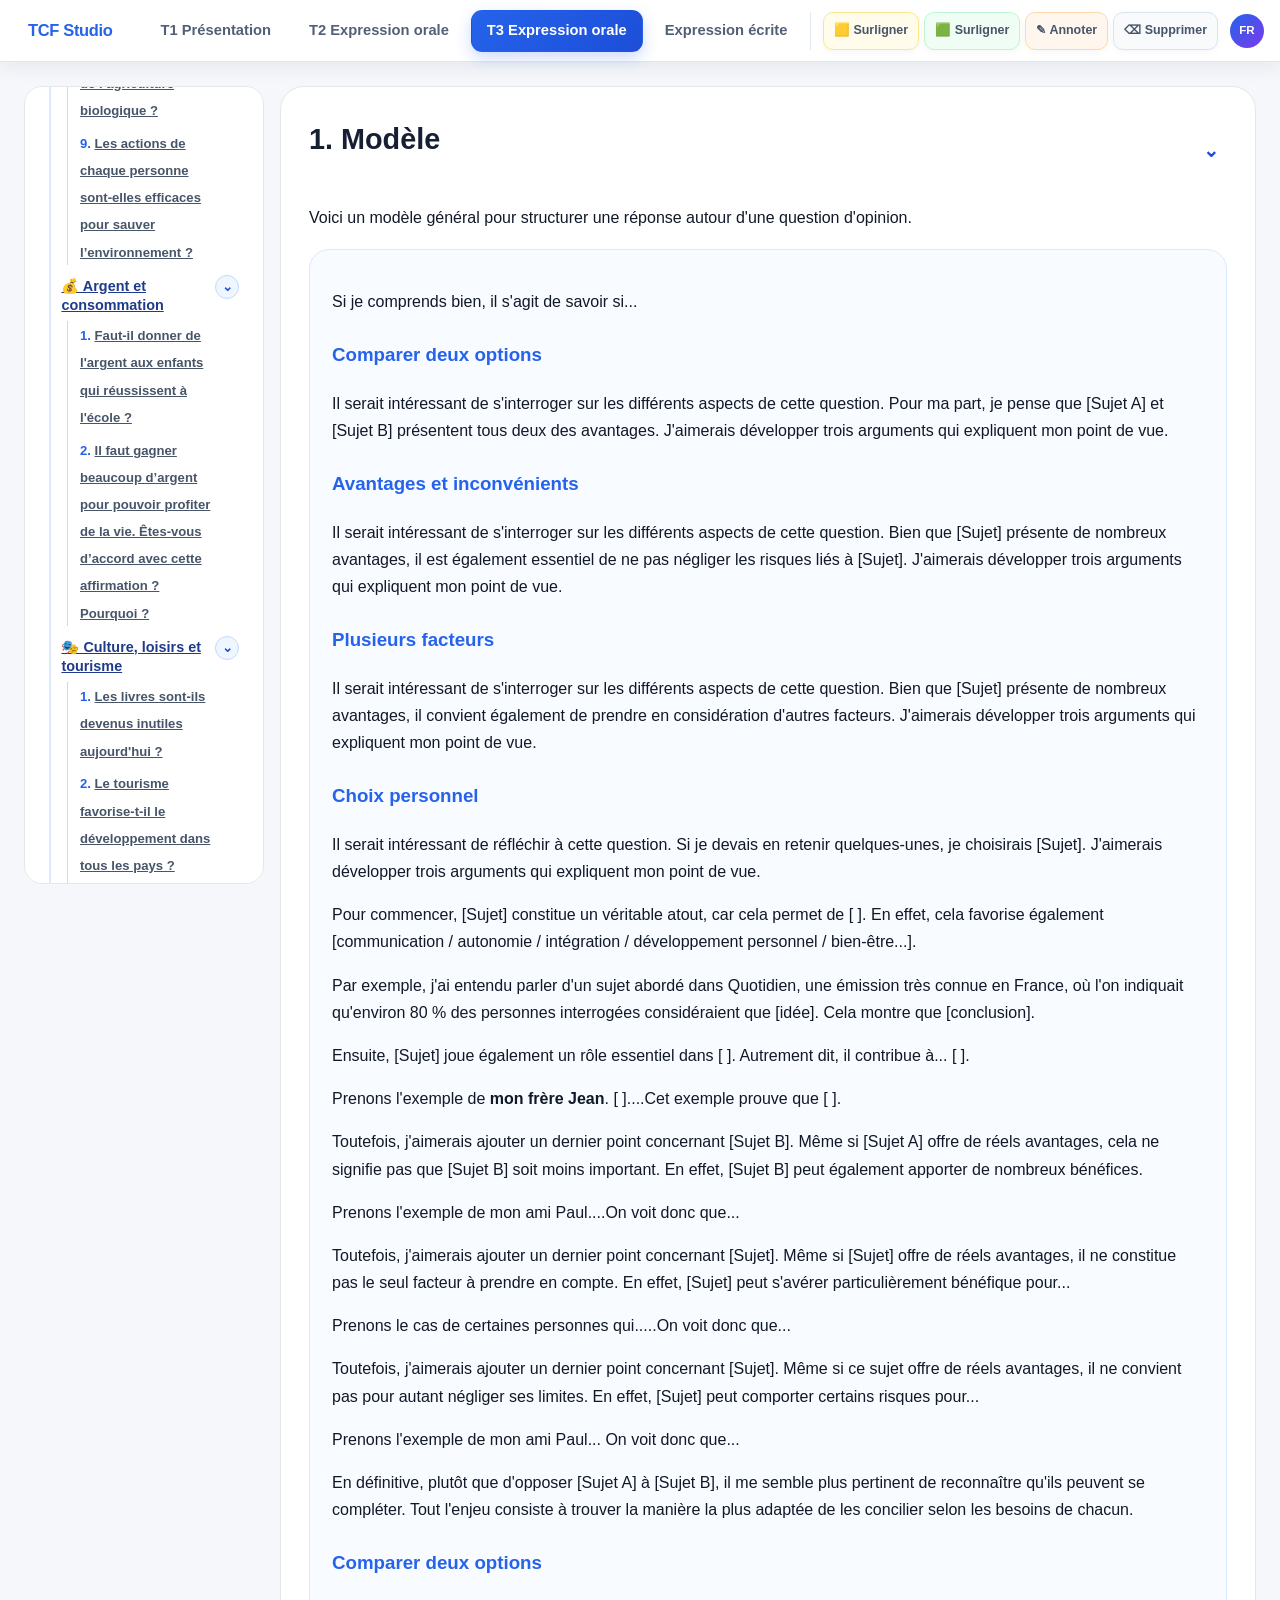
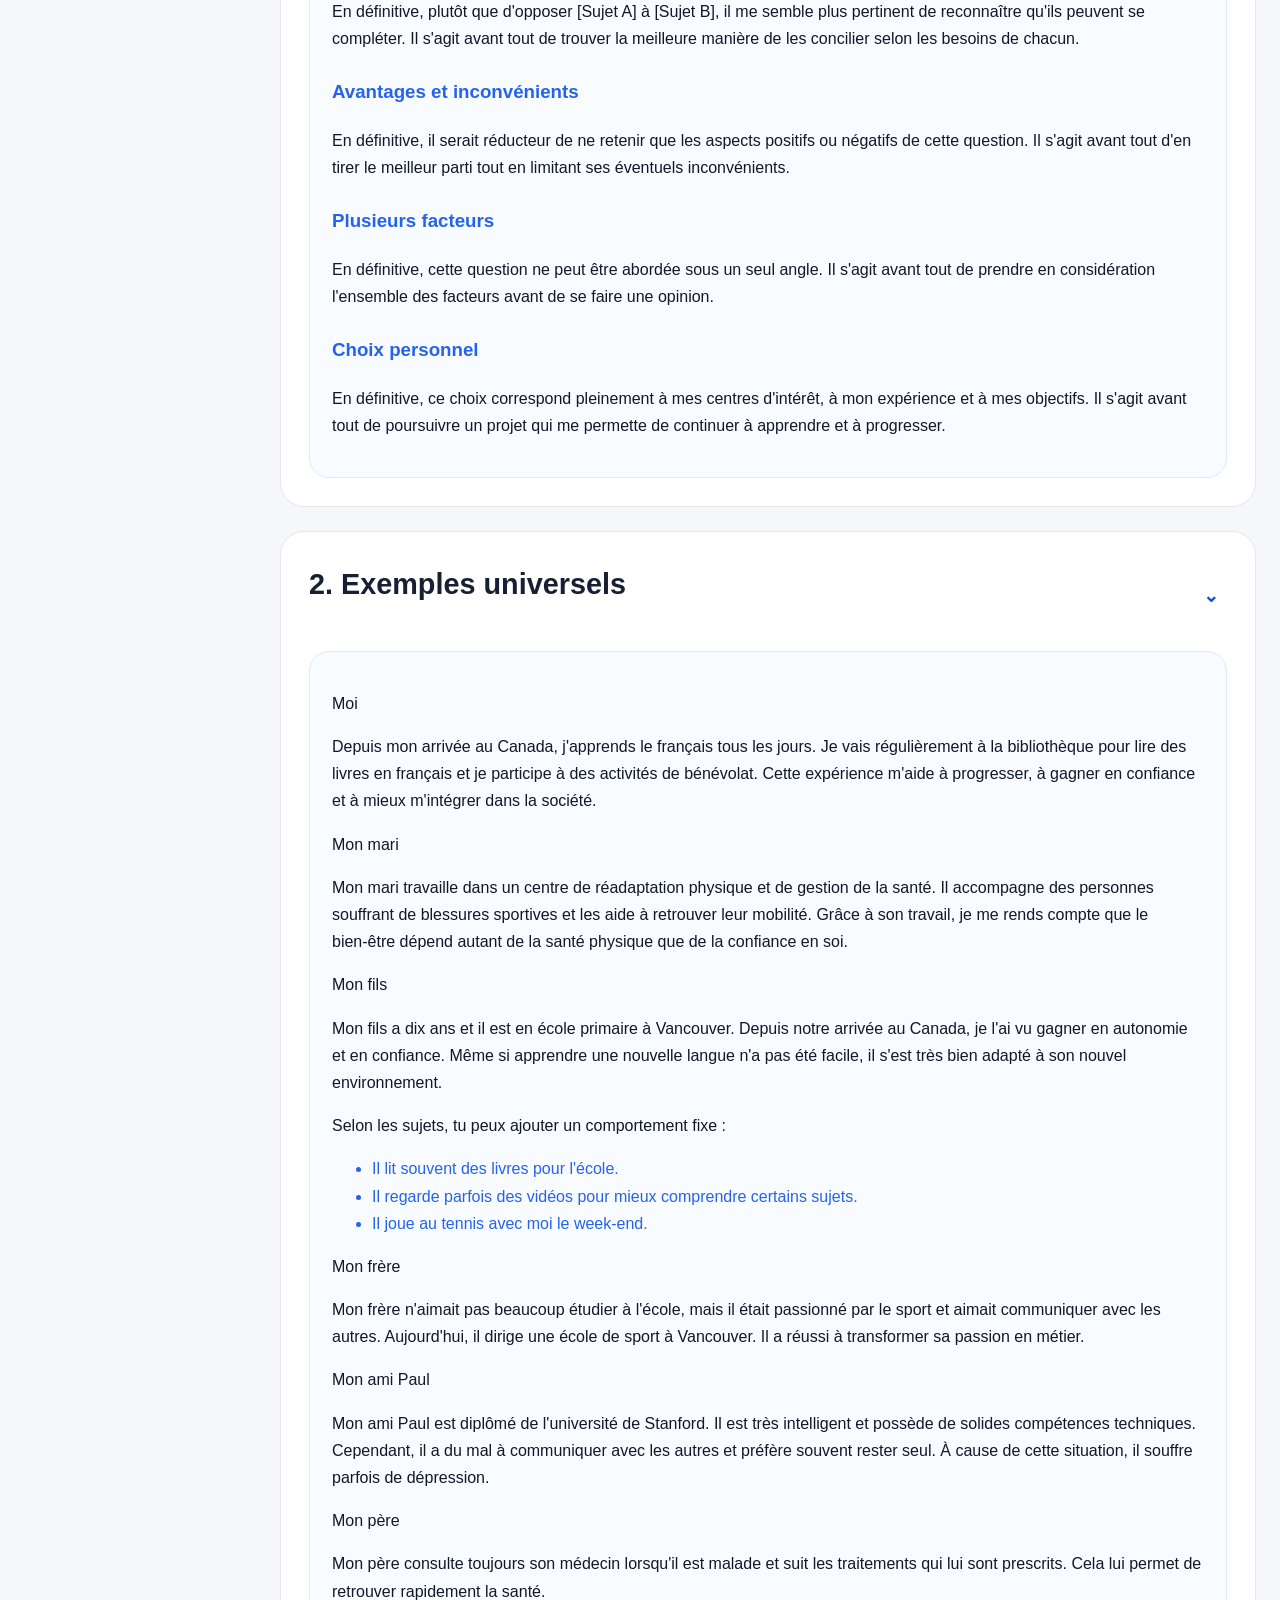
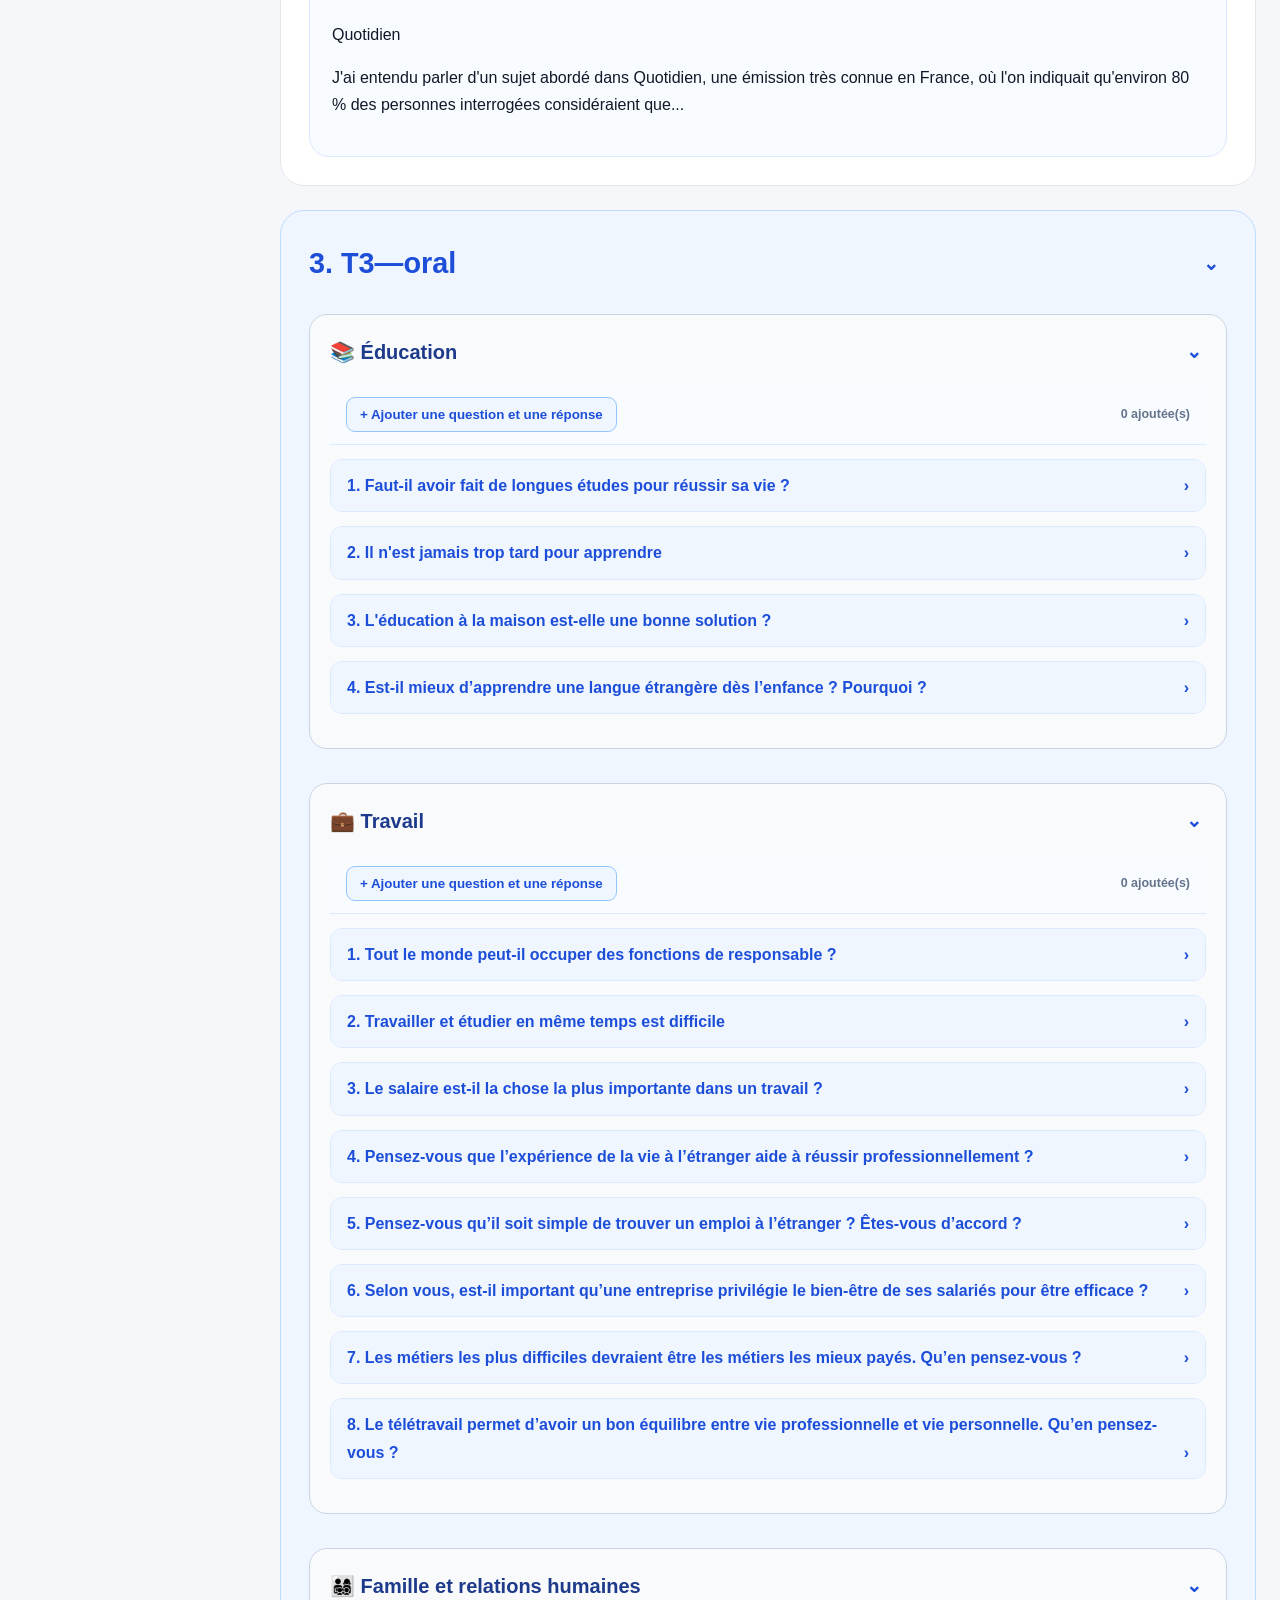
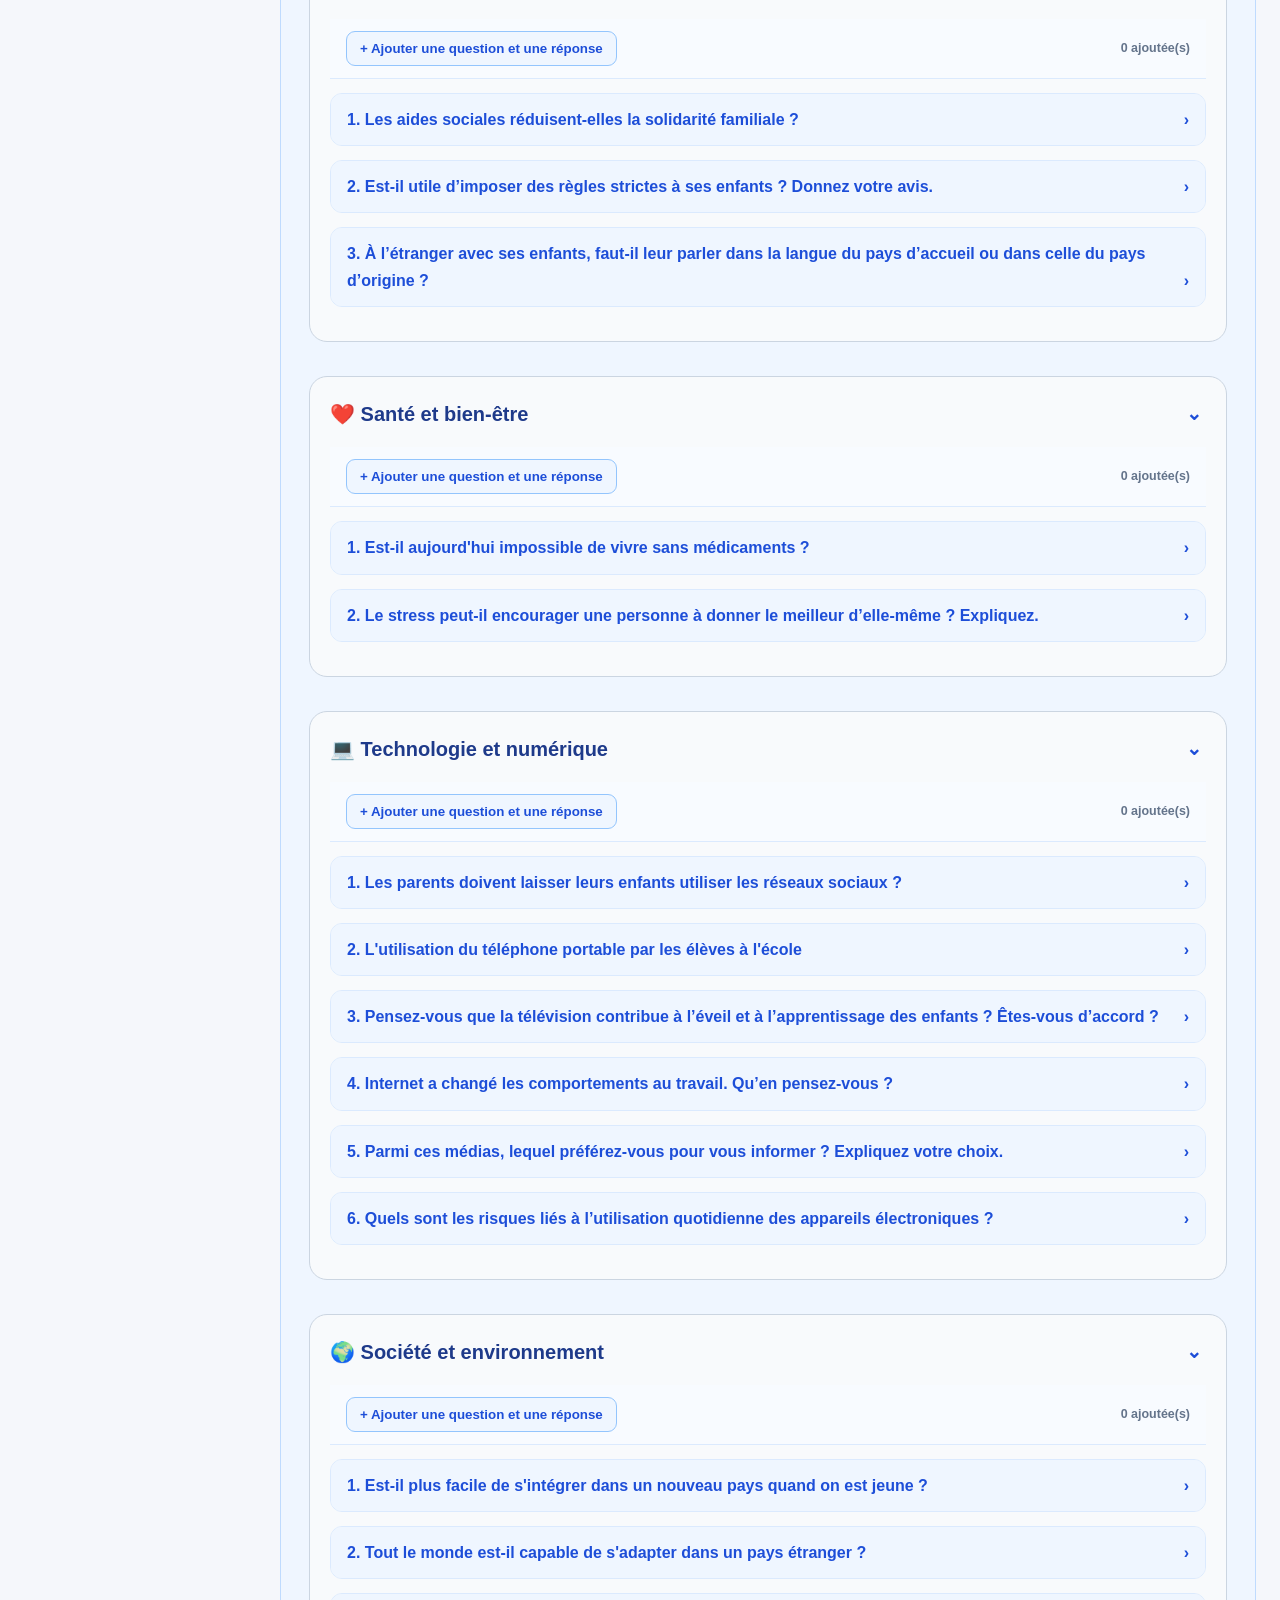
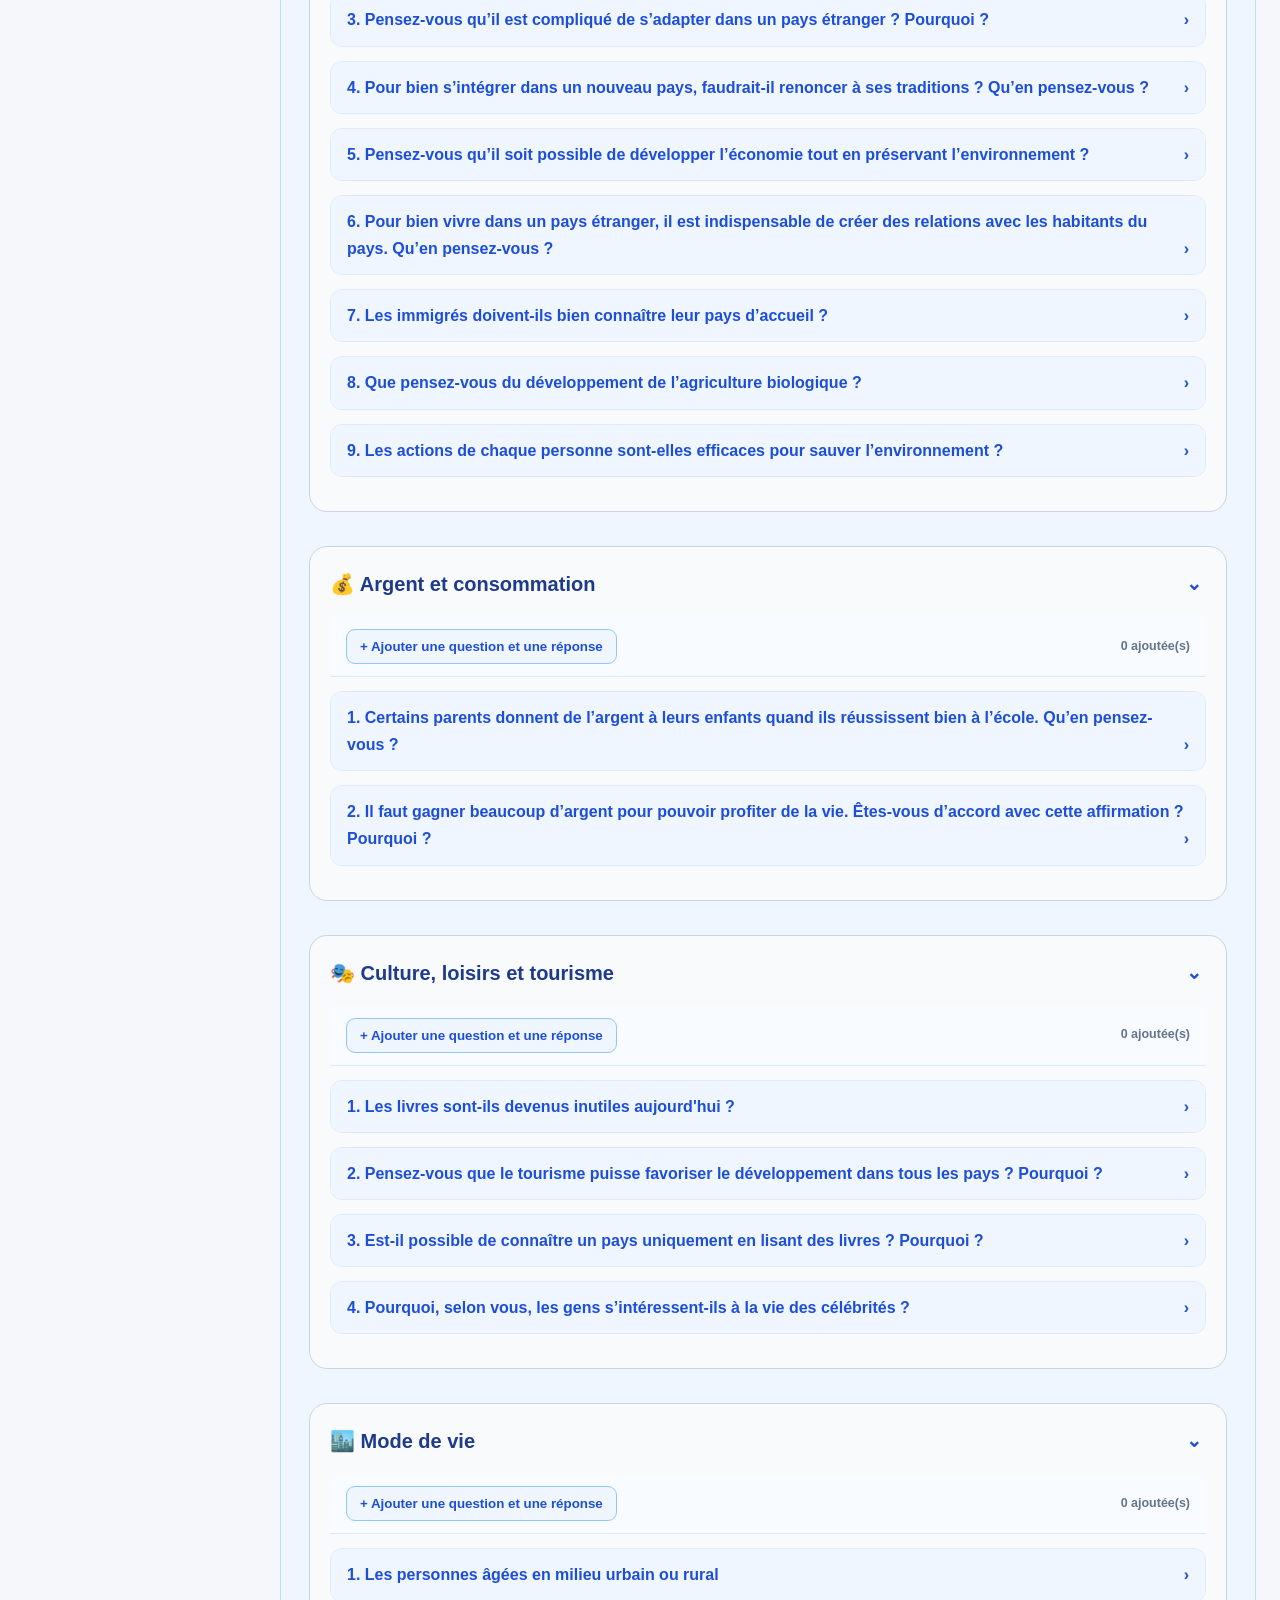
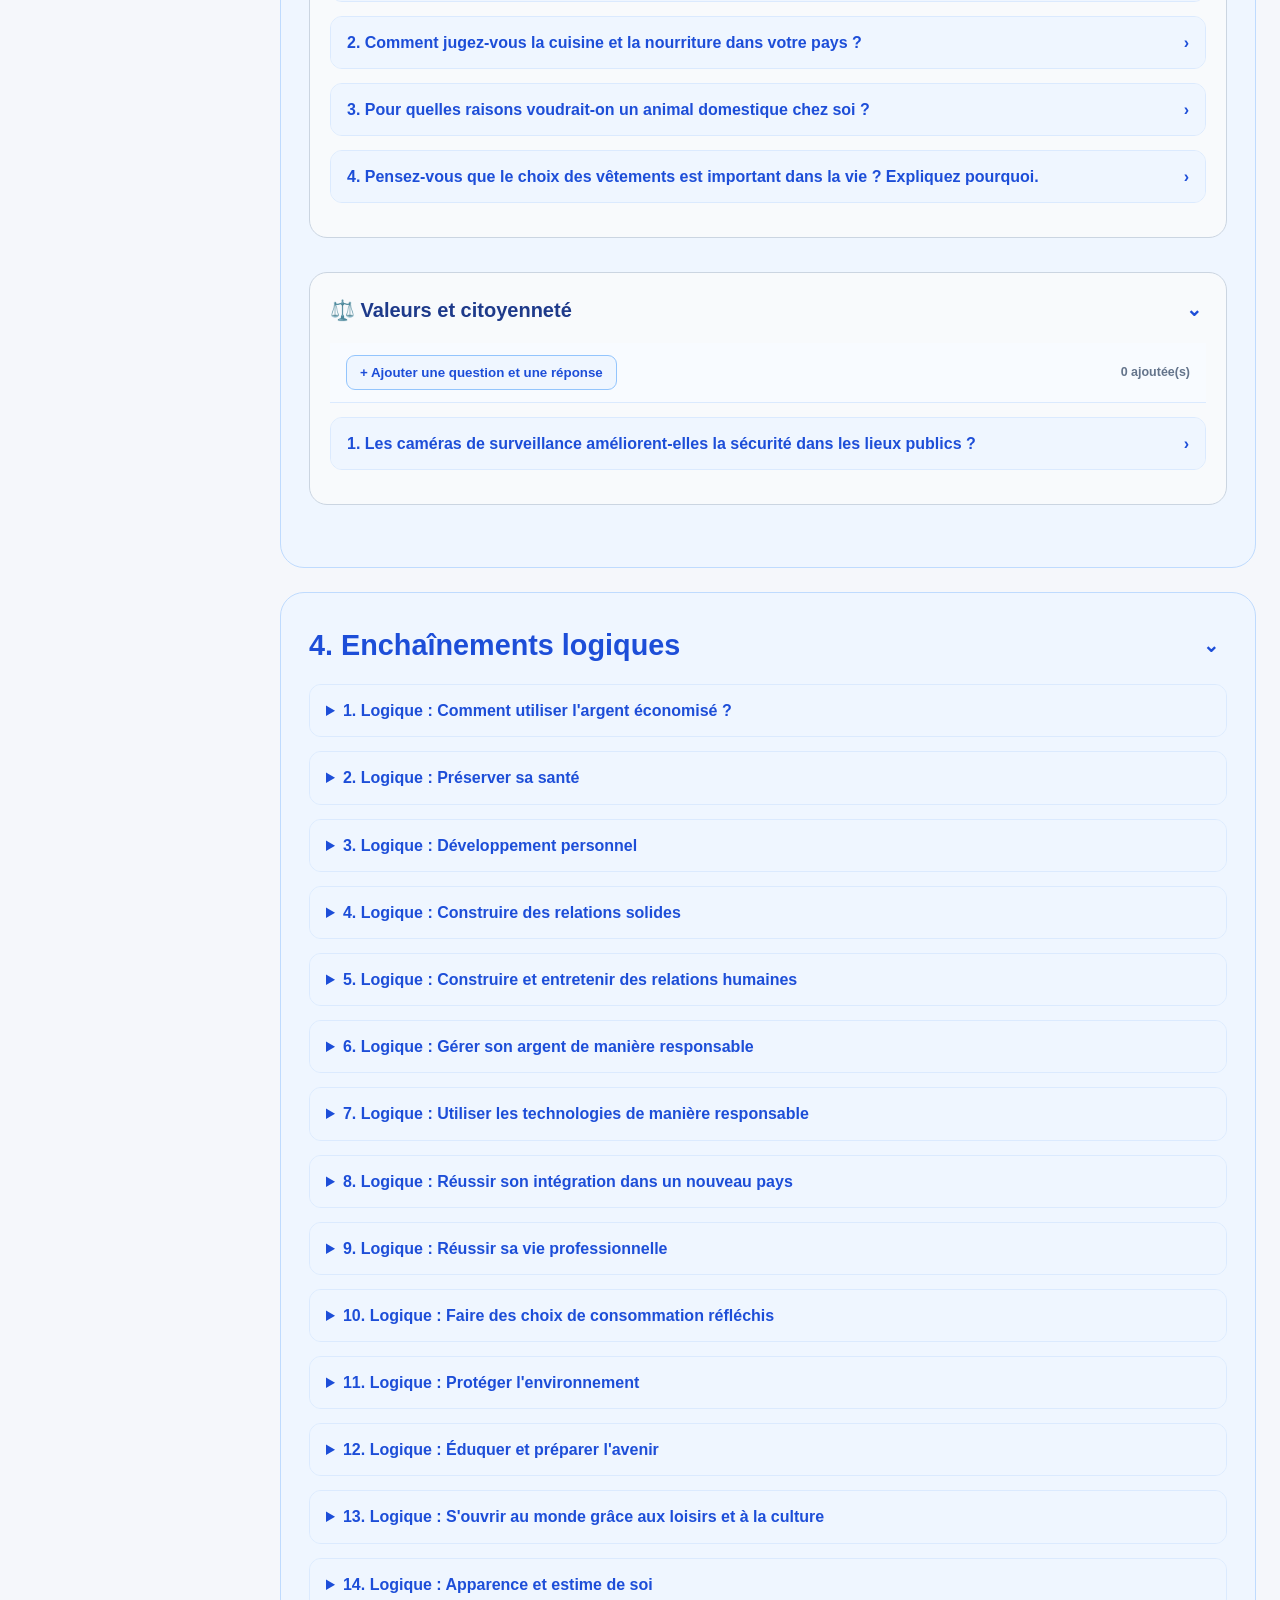
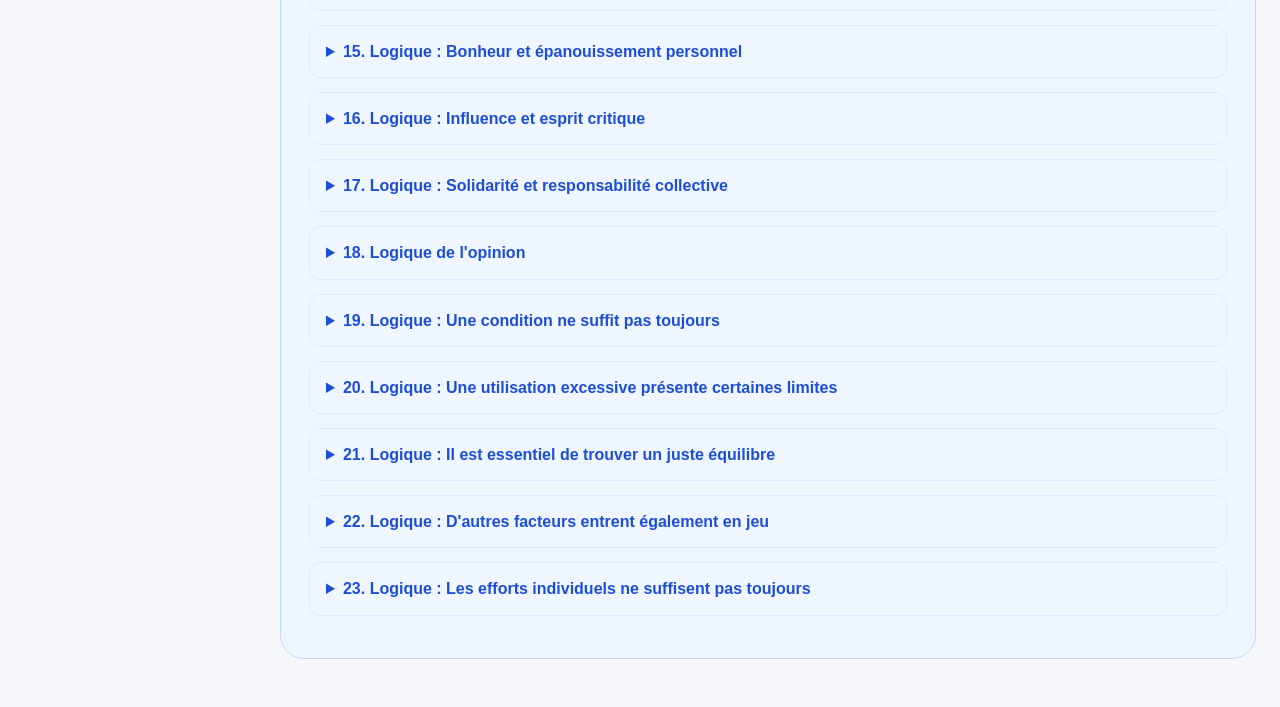
==== index.html @ 4f4f1601 "Add fourteen T3 answers and merge equivalent prompts" ====
<!DOCTYPE html>
<html lang="fr">
<head>
  <meta charset="UTF-8" />
  <meta name="viewport" content="width=device-width, initial-scale=1.0" />
  <title>Modèle et questions - Webpage</title>
  <link rel="stylesheet" href="styles.css" />
  <link rel="stylesheet" href="site-nav.css" />
</head>
<body>
  <nav class="site-switcher" aria-label="学习页面切换">
    <a href="t1.html">T1 Présentation</a>
    <a href="t2.html">T2 Expression orale</a>
    <a class="active" href="index.html">T3 Expression orale</a>
    <a href="writing.html">Expression écrite</a>
    <div class="top-study-actions" aria-label="Outils de surlignage et d'annotation"><button id="highlightYellowBtn" type="button" title="Surligner en jaune">🟨 <span>Surligner</span></button><button id="highlightGreenBtn" type="button" title="Surligner en vert">🟩 <span>Surligner</span></button><button id="noteBtn" type="button" title="Annoter">✎ <span>Annoter</span></button><button data-delete-one type="button" title="Supprimer un seul marquage">⌫ <span>Supprimer</span></button></div><button id="clearHighlightsBtn" type="button" hidden></button><button id="clearNotesBtn" type="button" hidden></button>
  </nav>
  <div class="layout">
    <nav class="sidebar" id="sidebarNav">
      <button id="sidebarToggle" class="sidebar-toggle" type="button" aria-expanded="true" aria-label="收起导航">‹</button>
      <h2>Sommaire</h2>
      <div class="annotation-controls">
        <div class="current-section">Section : <span id="currentSectionName">Modèle</span></div>
      </div>
      <ul>
        <li class="nav-module"><a href="#modele">Modèle</a></li>
        <li class="nav-module"><a href="#exemples-universels">Exemples universels</a></li>
        <li class="nav-module nav-module--t3"><a href="#t3-oral">T3—oral</a><button id="t3NavToggle" class="nav-subtoggle" type="button" aria-expanded="true" aria-label="收起 T3—oral 题目">⌄</button>
          <ul class="t3-question-list t3-category-list">
            <li class="nav-category"><a href="#categorie-education">📚 Éducation</a><ul>
              <li><a href="#etudes">Faut-il avoir fait de longues études pour réussir sa vie ?</a></li>
              <li><a href="#trop-tard">Il n'est jamais trop tard pour apprendre.</a></li>
              <li><a href="#education-maison">L'éducation à la maison est-elle une bonne solution ?</a></li>
              <li><a href="#langue-enfance">Vaut-il mieux apprendre une langue étrangère dès l'enfance ?</a></li>
            </ul></li>
            <li class="nav-category"><a href="#categorie-travail">💼 Travail et carrière</a><ul>
              <li><a href="#responsable">Tout le monde peut-il occuper des fonctions de responsable ?</a></li>
              <li><a href="#travailler-etudier">Travailler et étudier en même temps est difficile.</a></li>
              <li><a href="#salaire">Le salaire est-il la chose la plus importante dans un travail ?</a></li>
              <li><a href="#experience-etranger-reussite">La vie à l'étranger aide-t-elle à réussir professionnellement ?</a></li>
              <li><a href="#emploi-etranger-simple">Est-il simple de trouver un emploi à l'étranger ?</a></li>
              <li><a href="#bien-etre-salaries">Le bien-être des salariés rend-il une entreprise efficace ?</a></li>
            </ul></li>
            <li class="nav-category"><a href="#categorie-famille">👨‍👩‍👧‍👦 Famille et relations humaines</a><ul>
              <li><a href="#aides-sociales">Les aides sociales réduisent-elles la solidarité familiale ?</a></li>
              <li><a href="#regles-strictes-enfants">Est-il utile d'imposer des règles strictes aux enfants ?</a></li>
            </ul></li>
            <li class="nav-category"><a href="#categorie-sante">❤️ Santé et bien-être</a><ul>
              <li><a href="#medicaments">Est-il aujourd'hui impossible de vivre sans médicaments ?</a></li>
              <li><a href="#stress-meilleur-soi">Le stress peut-il encourager à donner le meilleur de soi-même ?</a></li>
            </ul></li>
            <li class="nav-category"><a href="#categorie-technologie">💻 Technologie et numérique</a><ul>
              <li><a href="#reseaux-sociaux">Les parents doivent laisser leurs enfants utiliser les réseaux sociaux ?</a></li>
              <li><a href="#telephone-ecole">L'utilisation du téléphone portable par les élèves à l'école.</a></li>
              <li><a href="#television-apprentissage-enfants">La télévision contribue-t-elle à l'apprentissage des enfants ?</a></li>
            </ul></li>
            <li class="nav-category"><a href="#categorie-societe">🌍 Société et environnement</a><ul>
              <li><a href="#integration-jeune">Est-il plus facile de s'intégrer dans un nouveau pays quand on est jeune ?</a></li>
              <li><a href="#adaptation">Tout le monde est-il capable de s'adapter dans un pays étranger ?</a></li>
              <li><a href="#adaptation-pays-compliquee">Est-il compliqué de s'adapter dans un pays étranger ?</a></li>
              <li><a href="#integration-traditions">Faut-il renoncer à ses traditions pour s'intégrer ?</a></li>
              <li><a href="#economie-environnement">Peut-on développer l'économie en préservant l'environnement ?</a></li>
            </ul></li>
            <li class="nav-category"><a href="#categorie-argent">💰 Argent et consommation</a><ul><li><a href="#argent-reussite-ecole">Faut-il donner de l'argent aux enfants qui réussissent à l'école ?</a></li></ul></li>
            <li class="nav-category"><a href="#categorie-culture">🎭 Culture, loisirs et tourisme</a><ul>
              <li><a href="#livres">Les livres sont-ils devenus inutiles aujourd'hui ?</a></li>
              <li><a href="#tourisme-developpement-pays">Le tourisme favorise-t-il le développement dans tous les pays ?</a></li>
              <li><a href="#connaitre-pays-livres">Peut-on connaître un pays uniquement grâce aux livres ?</a></li>
              <li><a href="#interet-celebrites">Pourquoi s'intéresse-t-on à la vie des célébrités ?</a></li>
            </ul></li>
            <li class="nav-category"><a href="#categorie-mode-vie">🏙️ Mode de vie</a><ul>
              <li><a href="#urbain-rural">Agréable pour les personnes âgées en milieu urbain ou rural ?</a></li>
              <li><a href="#cuisine-pays">Comment juger la cuisine et la nourriture de son pays ?</a></li>
            </ul></li>
            <li class="nav-category"><a href="#categorie-valeurs">⚖️ Valeurs et citoyenneté</a></li>
          </ul>
        </li>
        <li class="nav-module"><a href="#corpus-logique">Enchaînements logiques</a></li>
      </ul>
      <div class="comments-panel">
        <h3>Annotations</h3>
        <div id="commentsList"></div>
      </div>
    </nav>

    <main class="content">
      <section id="modele" class="section collapsible-section">
                <details open>
          <summary><h2>1. Modèle</h2></summary>
        <p>Voici un modèle général pour structurer une réponse autour d'une question d'opinion.</p>

        <div class="template-block">
          <p>Si je comprends bien, il s'agit de savoir si...</p>

          <h3>Comparer deux options</h3>
          <p>Il serait intéressant de s'interroger sur les différents aspects de cette question. Pour ma part, je pense que <span class="fill-blue">[Sujet A]</span> et <span class="fill-blue">[Sujet B]</span> présentent tous deux des avantages. J'aimerais développer trois arguments qui expliquent mon point de vue.</p>

          <h3>Avantages et inconvénients</h3>
          <p>Il serait intéressant de s'interroger sur les différents aspects de cette question. Bien que <span class="fill-blue">[Sujet]</span> présente de nombreux avantages, il est également essentiel de ne pas négliger les risques liés à <span class="fill-blue">[Sujet]</span>. J'aimerais développer trois arguments qui expliquent mon point de vue.</p>

          <h3>Plusieurs facteurs</h3>
          <p>Il serait intéressant de s'interroger sur les différents aspects de cette question. Bien que <span class="fill-blue">[Sujet]</span> présente de nombreux avantages, il convient également de prendre en considération d'autres facteurs. J'aimerais développer trois arguments qui expliquent mon point de vue.</p>

          <h3>Choix personnel</h3>
          <p>Il serait intéressant de réfléchir à cette question. Si je devais en retenir quelques-unes, je choisirais <span class="fill-blue">[Sujet]</span>. J'aimerais développer trois arguments qui expliquent mon point de vue.</p>

          <p>Pour commencer, <span class="fill-blue">[Sujet]</span> constitue un véritable atout, car cela permet de <span class="fill-blue">[ ]</span>. En effet, cela favorise également <span class="fill-blue">[communication / autonomie / intégration / développement personnel / bien-être...]</span>.</p>
          <p>Par exemple, j'ai entendu parler d'un sujet abordé dans Quotidien, une émission très connue en France, où l'on indiquait qu'environ 80 % des personnes interrogées considéraient que <span class="fill-blue">[idée]</span>. Cela montre que <span class="fill-blue">[conclusion]</span>.</p>

          <p>Ensuite, <span class="fill-blue">[Sujet]</span> joue également un rôle essentiel dans <span class="fill-blue">[ ]</span>. Autrement dit, il contribue à... <span class="fill-blue">[ ]</span>.</p>
          <p>Prenons l'exemple de <strong>mon frère Jean</strong>. <span class="fill-blue">[ ]</span>....Cet exemple prouve que <span class="fill-blue">[ ]</span>.</p>

          <p>Toutefois, j'aimerais ajouter un dernier point concernant <span class="fill-blue">[Sujet B]</span>. Même si <span class="fill-blue">[Sujet A]</span> offre de réels avantages, cela ne signifie pas que <span class="fill-blue">[Sujet B]</span> soit moins important. En effet, <span class="fill-blue">[Sujet B]</span> peut également apporter de nombreux bénéfices.</p>
          <p>Prenons l'exemple de mon ami Paul....On voit donc que...</p>

          <p>Toutefois, j'aimerais ajouter un dernier point concernant <span class="fill-blue">[Sujet]</span>. Même si <span class="fill-blue">[Sujet]</span> offre de réels avantages, il ne constitue pas le seul facteur à prendre en compte. En effet, <span class="fill-blue">[Sujet]</span> peut s'avérer particulièrement bénéfique pour...</p>
          <p>Prenons le cas de certaines personnes qui.....On voit donc que...</p>

          <p>Toutefois, j'aimerais ajouter un dernier point concernant <span class="fill-blue">[Sujet]</span>. Même si ce sujet offre de réels avantages, il ne convient pas pour autant négliger ses limites. En effet, <span class="fill-blue">[Sujet]</span> peut comporter certains risques pour...</p>
          <p>Prenons l'exemple de mon ami Paul... On voit donc que...</p>

          <p>En définitive, plutôt que d'opposer <span class="fill-blue">[Sujet A]</span> à <span class="fill-blue">[Sujet B]</span>, il me semble plus pertinent de reconnaître qu'ils peuvent se compléter. Tout l'enjeu consiste à trouver la manière la plus adaptée de les concilier selon les besoins de chacun.</p>

          <h3>Comparer deux options</h3>
          <p>En définitive, plutôt que d'opposer <span class="fill-blue">[Sujet A]</span> à <span class="fill-blue">[Sujet B]</span>, il me semble plus pertinent de reconnaître qu'ils peuvent se compléter. Il s'agit avant tout de trouver la meilleure manière de les concilier selon les besoins de chacun.</p>

          <h3>Avantages et inconvénients</h3>
          <p>En définitive, il serait réducteur de ne retenir que les aspects positifs ou négatifs de cette question. Il s'agit avant tout d'en tirer le meilleur parti tout en limitant ses éventuels inconvénients.</p>

          <h3>Plusieurs facteurs</h3>
          <p>En définitive, cette question ne peut être abordée sous un seul angle. Il s'agit avant tout de prendre en considération l'ensemble des facteurs avant de se faire une opinion.</p>

          <h3>Choix personnel</h3>
          <p>En définitive, ce choix correspond pleinement à mes centres d'intérêt, à mon expérience et à mes objectifs. Il s'agit avant tout de poursuivre un projet qui me permette de continuer à apprendre et à progresser.</p>
        </div>
              </details>
      </section>

      <section id="exemples-universels" class="section collapsible-section">
                <details open>
          <summary><h2>2. Exemples universels</h2></summary>
        <div class="example-block">
          <p>Moi</p>
          <p>Depuis mon arrivée au Canada, j'apprends le français tous les jours. Je vais régulièrement à la bibliothèque pour lire des livres en français et je participe à des activités de bénévolat. Cette expérience m'aide à progresser, à gagner en confiance et à mieux m'intégrer dans la société.</p>

          <p>Mon mari</p>
        <p>Mon mari travaille dans un centre de réadaptation physique et de gestion de la santé. Il accompagne des personnes souffrant de blessures sportives et les aide à retrouver leur mobilité. Grâce à son travail, je me rends compte que le bien-être dépend autant de la santé physique que de la confiance en soi.</p>

        <p>Mon fils</p>
        <p>Mon fils a dix ans et il est en école primaire à Vancouver. Depuis notre arrivée au Canada, je l'ai vu gagner en autonomie et en confiance. Même si apprendre une nouvelle langue n'a pas été facile, il s'est très bien adapté à son nouvel environnement.</p>
        <p>Selon les sujets, tu peux ajouter un comportement fixe :</p>
        <ul>
          <li>Il lit souvent des livres pour l'école.</li>
          <li>Il regarde parfois des vidéos pour mieux comprendre certains sujets.</li>
          <li>Il joue au tennis avec moi le week-end.</li>
        </ul>

        <p>Mon frère</p>
        <p>Mon frère n'aimait pas beaucoup étudier à l'école, mais il était passionné par le sport et aimait communiquer avec les autres. Aujourd'hui, il dirige une école de sport à Vancouver. Il a réussi à transformer sa passion en métier.</p>

        <p>Mon ami Paul</p>
        <p>Mon ami Paul est diplômé de l'université de Stanford. Il est très intelligent et possède de solides compétences techniques. Cependant, il a du mal à communiquer avec les autres et préfère souvent rester seul. À cause de cette situation, il souffre parfois de dépression.</p>

        <p>Mon père</p>
        <p>Mon père consulte toujours son médecin lorsqu'il est malade et suit les traitements qui lui sont prescrits. Cela lui permet de retrouver rapidement la santé.</p>

        <p>Quotidien</p>
        <p>J'ai entendu parler d'un sujet abordé dans Quotidien, une émission très connue en France, où l'on indiquait qu'environ 80 % des personnes interrogées considéraient que...</p>
        </div>
              </details>
      </section>

      <section id="t3-oral" class="section module-intro collapsible-section">
        <details open>
          <summary><h2>3. T3—oral</h2></summary>
          <div class="module-child-sections">

      <section id="livres" class="section t3-question">
        <details class="t3-details">
          <summary>1. Les livres sont-ils devenus inutiles aujourd'hui ?</summary>
<p class="template-text">Si je comprends bien, il s'agit de savoir si les livres sont devenus inutiles aujourd'hui.</p>
        <p class="template-text">Il serait intéressant de s'interroger sur les différents aspects de cette question. Bien que les nouvelles technologies présentent de nombreux avantages, il est également essentiel de ne pas négliger les bénéfices liés aux livres. J'aimerais développer trois arguments qui expliquent mon point de vue.</p>
        <p>Pour commencer, les livres constituent un véritable atout, car ils permettent d'acquérir de nouvelles connaissances. En effet, cela favorise également la concentration et le développement de l'esprit critique.</p>
        <p>Par exemple, j'ai entendu parler d'un sujet abordé dans Quotidien, une émission très connue en France, où l'on indiquait qu'environ 80 % des personnes interrogées considéraient que la lecture aidait à mieux comprendre des sujets complexes. Cela montre que les livres restent un excellent moyen d'apprendre.</p>
        <p>Ensuite, les livres jouent également un rôle essentiel dans l'apprentissage des langues. Autrement dit, ils permettent d'enrichir le vocabulaire et de mieux comprendre la langue.</p>
        <p>Prenons mon propre exemple. Depuis mon arrivée au Canada, je lis régulièrement des livres en français afin d'améliorer mon niveau de langue. Cette habitude m'aide à enrichir mon vocabulaire et à mieux comprendre le français. Cet exemple prouve que les livres restent très utiles pour apprendre.</p>
        <p>Toutefois, j'aimerais ajouter un dernier point concernant les livres. Même si les livres offrent de réels avantages, ils ne constituent pas le seul moyen d'apprendre. En effet, les ressources numériques peuvent également être utiles dans certaines situations.</p>
        <p>Prenons le cas de mon fils. Il lit souvent des livres pour l'école, mais il regarde aussi des vidéos pour mieux comprendre certains sujets. On voit donc que les livres et les ressources numériques peuvent se compléter.</p>
        <p>En définitive, il serait réducteur de ne retenir que les aspects positifs ou négatifs de cette question. Il s'agit avant tout d'en tirer le meilleur parti tout en limitant ses éventuels inconvénients.</p>
        </details>
      </section>

      <section id="tourisme-developpement-pays" class="section t3-question">
        <details class="t3-details">
          <summary>Pensez-vous que le tourisme puisse favoriser le développement dans tous les pays ? Pourquoi ?</summary>
          <p>Si je comprends bien, il s'agit de savoir si le tourisme peut favoriser le développement dans tous les pays.</p>
          <p>Il serait intéressant de s'interroger sur les différents aspects de cette question. Bien que le tourisme présente de nombreux avantages, il convient également de prendre en considération d'autres facteurs. J'aimerais développer trois arguments qui expliquent mon point de vue.</p>
          <p>Pour commencer, le tourisme constitue un véritable atout, car cela permet de créer des emplois et de soutenir les commerces locaux. En effet, cela favorise également le développement économique de certaines régions.</p>
          <p>Par exemple, j'ai entendu parler d'un sujet abordé dans Quotidien, une émission très connue en France, où l'on indiquait qu'environ 80 % des personnes interrogées considéraient que les activités touristiques représentaient une source importante de revenus pour la population locale. Cela montre que le tourisme peut contribuer au développement économique d'un pays.</p>
          <p>Ensuite, le tourisme joue également un rôle essentiel dans les échanges culturels. Autrement dit, il contribue à faire découvrir la culture locale, à élargir les horizons et à mieux comprendre les autres.</p>
          <p>Prenons mon propre exemple. J'aime visiter des musées et participer à des activités organisées dans la communauté. Cela me permet de découvrir la culture locale et de rencontrer des personnes d'horizons variés. Cet exemple prouve que le tourisme peut également favoriser le développement culturel et l'ouverture d'esprit.</p>
          <p>Toutefois, j'aimerais ajouter un dernier point concernant le tourisme. Même si le tourisme offre de réels avantages, il ne constitue pas le seul facteur à prendre en compte. En effet, le tourisme peut s'avérer particulièrement bénéfique pour les pays qui disposent d'infrastructures adaptées et qui protègent leur environnement.</p>
          <p>Prenons le cas de certaines régions qui ne disposent pas de transports suffisants ou qui utilisent trop de ressources naturelles pour accueillir les visiteurs. Sans l'action des pouvoirs publics et des entreprises, les résultats peuvent rester limités et l'environnement peut être fragilisé. On voit donc que le tourisme ne favorise pas automatiquement le développement dans tous les pays.</p>
          <p>En définitive, cette question ne peut être abordée sous un seul angle. Il s'agit avant tout de prendre en considération l'ensemble des facteurs avant de se faire une opinion.</p>
        </details>
      </section>

      <section id="medicaments" class="section t3-question">
        <details class="t3-details">
          <summary>2. Est-il aujourd'hui impossible de vivre sans médicaments ?</summary>
<p class="template-text">Si je comprends bien, il s'agit de savoir s'il est aujourd'hui impossible de vivre sans médicaments.</p>
        <p class="template-text">Il serait intéressant de s'interroger sur les différents aspects de cette question. Bien que les médicaments présentent de nombreux avantages, il est également essentiel de ne pas négliger les risques liés aux médicaments. J'aimerais développer trois arguments qui expliquent mon point de vue.</p>
        <p>Pour commencer, les médicaments constituent un véritable atout, car ils permettent de soigner certaines maladies. En effet, cela aide les personnes à se sentir mieux et à retrouver une vie normale.</p>
        <p>Par exemple, j'ai entendu parler d'un sujet abordé dans Quotidien, une émission très connue en France, où l'on indiquait qu'environ 80 % des personnes interrogées considéraient que les médicaments amélioraient leur état de santé. Cela montre que les médicaments jouent un rôle important dans notre vie.</p>
        <p>Ensuite, les médicaments jouent également un rôle essentiel dans la protection de notre santé. Autrement dit, ils permettent d'éviter que certains problèmes de santé ne deviennent plus graves.</p>
        <p>Prenons l'exemple de mon père. Lorsqu'il est malade, il prend les médicaments prescrits par son médecin. Cela lui permet de retrouver rapidement la santé.</p>
        <p>Toutefois, j'aimerais ajouter un dernier point concernant les médicaments. Même si les médicaments offrent de réels avantages, il ne convient pas pour autant de négliger leurs limites. En effet, une mauvaise utilisation peut avoir des conséquences négatives sur la santé.</p>
        <p>Prenons le cas de certaines personnes qui prennent trop de médicaments sans suivre les conseils de leur médecin. Elles risquent d'avoir davantage de problèmes de santé. On voit donc qu'il est important d'utiliser les médicaments de manière raisonnable.</p>
        <p>En définitive, il serait réducteur de ne retenir que les aspects positifs ou négatifs de cette question. Il s'agit avant tout d'en tirer le meilleur parti tout en limitant ses éventuels inconvénients.</p>
        </details>
      </section>

      <section id="stress-meilleur-soi" class="section t3-question">
        <details class="t3-details">
          <summary>Le stress peut-il encourager une personne à donner le meilleur d’elle-même ? Expliquez.</summary>
          <p>Si je comprends bien, il s'agit de savoir si le stress peut encourager une personne à donner le meilleur d'elle-même.</p>
          <p>Il serait intéressant de s'interroger sur les différents aspects de cette question. Bien que le stress présente de nombreux avantages, il est également essentiel de ne pas négliger les risques liés au stress. J'aimerais développer trois arguments qui expliquent mon point de vue.</p>
          <p>Pour commencer, un niveau modéré de stress constitue un véritable atout, car cela permet de mieux se préparer face à une situation importante. En effet, cela favorise également la motivation, la concentration et les efforts personnels.</p>
          <p>Par exemple, j'ai entendu parler d'un sujet abordé dans Quotidien, une émission très connue en France, où l'on indiquait qu'environ 80 % des personnes interrogées considéraient qu'un niveau modéré de stress les encourageait à se préparer plus sérieusement. Cela montre que le stress peut aider certaines personnes à donner le meilleur d'elles-mêmes.</p>
          <p>Ensuite, le stress joue également un rôle essentiel dans la réalisation d'un objectif. Autrement dit, il contribue à prendre conscience de l'importance d'une situation et à poursuivre ses efforts.</p>
          <p>Prenons mon propre exemple. Lorsque je prépare le TCF Canada, je ressens parfois du stress, car je souhaite obtenir un bon résultat. Cette pression m'encourage à apprendre le français tous les jours et à travailler régulièrement. Cet exemple prouve qu'un niveau raisonnable de stress peut renforcer la motivation et aider à progresser.</p>
          <p>Toutefois, j'aimerais ajouter un dernier point concernant le stress. Même si ce sujet offre de réels avantages, il ne convient pas pour autant de négliger ses limites. En effet, le stress peut comporter certains risques pour la santé mentale, la confiance en soi et le bien-être.</p>
          <p>Prenons l'exemple de mon mari. Après une journée de travail particulièrement chargée, il est parfois très fatigué et a besoin de temps pour se reposer. Si cette pression devient trop importante, il lui est plus difficile de rester concentré et efficace. On voit donc qu'un stress excessif peut empêcher une personne de donner le meilleur d'elle-même.</p>
          <p>En définitive, il serait réducteur de ne retenir que les aspects positifs ou négatifs de cette question. Il s'agit avant tout d'en tirer le meilleur parti tout en limitant ses éventuels inconvénients.</p>
        </details>
      </section>

      <section id="aides-sociales" class="section t3-question">
        <details class="t3-details">
          <summary>3. Les aides sociales réduisent-elles la solidarité familiale ?</summary>
<p class="template-text">Si je comprends bien, il s'agit de savoir si les aides sociales réduisent la solidarité familiale.</p>
        <p class="template-text">Il serait intéressant de s'interroger sur les différents aspects de cette question. Bien que les aides sociales présentent de nombreux avantages, il convient également de prendre en considération d'autres facteurs. J'aimerais développer trois arguments qui expliquent mon point de vue.</p>
        <p>Pour commencer, les aides sociales constituent un véritable atout, car elles permettent d'aider les personnes qui rencontrent des difficultés. En effet, elles aident les familles à répondre à leurs besoins essentiels et à améliorer leur qualité de vie.</p>
        <p>Par exemple, j'ai entendu parler d'un sujet abordé dans Quotidien, une émission très connue en France, où l'on indiquait qu'environ 80 % des personnes interrogées considéraient que les aides sociales étaient utiles aux familles en difficulté. Cela montre que les aides sociales peuvent apporter un soutien important aux personnes qui en ont besoin.</p>
        <p>Ensuite, la solidarité familiale joue également un rôle essentiel dans la vie quotidienne. Autrement dit, elle permet aux membres d'une même famille de se soutenir et de surmonter les difficultés ensemble.</p>
        <p>Prenons mon propre exemple. Depuis mon arrivée au Canada, j'apprends le français tous les jours et mon mari m'encourage à continuer. Son soutien me motive à poursuivre mes efforts malgré les difficultés. Cet exemple prouve que le soutien de la famille reste essentiel au quotidien.</p>
        <p>Toutefois, j'aimerais ajouter un dernier point concernant la solidarité familiale. Même si les aides sociales offrent de réels avantages, elles ne constituent pas le seul facteur à prendre en compte. En effet, les valeurs familiales et l'entraide peuvent également jouer un rôle important.</p>
        <p>Prenons l'exemple de mon frère. Il est toujours prêt à aider les membres de notre famille lorsqu'ils rencontrent des difficultés. Même lorsqu'une aide sociale est disponible, il préfère leur apporter son soutien. On voit donc que la solidarité familiale dépend davantage des valeurs familiales que des aides sociales.</p>
        <p>En définitive, cette question ne peut être abordée sous un seul angle. Il s'agit avant tout de prendre en considération l'ensemble des facteurs avant de se faire une opinion.</p>
        </details>
      </section>

      <section id="etudes" class="section t3-question">
        <details class="t3-details">
          <summary>4. Faut-il avoir fait de longues études pour réussir sa vie ?</summary>
<p class="template-text">Si je comprends bien, il s'agit de savoir s'il est nécessaire d'avoir fait de longues études pour réussir sa vie.</p>
        <p class="template-text">Il serait intéressant de s'interroger sur les différents aspects de cette question. Bien que les longues études présentent de nombreux avantages, il convient également de prendre en considération d'autres facteurs. J'aimerais développer trois arguments qui expliquent mon point de vue.</p>
        <p>Pour commencer, les longues études constituent un véritable atout, car elles permettent d'acquérir de nombreuses connaissances. En effet, elles aident aussi à développer des compétences utiles pour la vie professionnelle.</p>
        <p>Par exemple, j'ai entendu parler d'un sujet abordé dans Quotidien, une émission très connue en France, où l'on indiquait qu'environ 80 % des personnes interrogées considéraient que les longues études facilitaient l'accès à un emploi qualifié. Cela montre que les longues études représentent un véritable avantage pour préparer son avenir professionnel.</p>
        <p>Ensuite, les compétences jouent également un rôle essentiel dans la réussite professionnelle. Autrement dit, elles permettent de mieux s'adapter aux nouvelles situations et de résoudre différents problèmes.</p>
        <p>Prenons le cas de mon ami Paul. Grâce à son excellente capacité d'apprentissage et à ses solides compétences techniques, il s'adapte rapidement aux nouvelles méthodes de travail et évolue progressivement dans sa carrière. Cet exemple montre que les compétences constituent un véritable atout pour réussir professionnellement.</p>
        <p>Toutefois, j'aimerais ajouter un dernier point concernant la réussite professionnelle. Même si les longues études offrent de réels avantages, elles ne constituent pas le seul facteur à prendre en compte. En effet, l'expérience, la motivation et la passion peuvent également jouer un rôle important.</p>
        <p>Prenons l'exemple de mon frère. Il n'aimait pas beaucoup étudier à l'école, mais il était passionné par le sport et aimait communiquer avec les autres. Aujourd'hui, il dirige une école de sport à Vancouver et il aime beaucoup son travail. On voit donc que la réussite dépend davantage des compétences, de l'expérience et de la motivation que de la durée des études.</p>
        <p>En définitive, cette question ne peut être abordée sous un seul angle. Il s'agit avant tout de prendre en considération l'ensemble des facteurs avant de se faire une opinion.</p>
        </details>
      </section>

      <section id="integration-jeune" class="section t3-question">
        <details class="t3-details">
          <summary>5. Est-il plus facile de s'intégrer dans un nouveau pays quand on est jeune ?</summary>
<p class="template-text">Si je comprends bien, il s'agit de savoir si il est plus facile de s'intégrer dans un nouveau pays quand on est jeune.</p>
        <p class="template-text">Il serait intéressant de s'interroger sur les différents aspects de cette question. Bien que le fait d'être jeune présente de nombreux avantages, il convient également de prendre en considération d'autres facteurs. J'aimerais développer trois arguments qui expliquent mon point de vue.</p>
        <p>Pour commencer, être jeune constitue un véritable atout, car cela permet de s'adapter plus facilement à un nouvel environnement. En effet, cela aide aussi à apprendre une nouvelle langue plus rapidement.</p>
        <p>Par exemple, j'ai entendu parler d'un sujet abordé dans Quotidien, une émission très connue en France, où l'on indiquait qu'environ 80 % des personnes interrogées pensaient que les jeunes apprenaient une langue étrangère plus facilement. Cela montre que le fait d'être jeune peut faciliter l'intégration dans un nouveau pays.</p>
        <p>Ensuite, la maîtrise de la langue joue également un rôle essentiel dans l'intégration. Autrement dit, elle permet de communiquer plus facilement avec les autres et de participer à la vie locale.</p>
        <p>Prenons mon propre exemple. Depuis mon arrivée au Canada, j'apprends le français tous les jours et mon mari m'encourage à continuer. Aujourd'hui, je communique plus facilement avec les autres. Cet exemple prouve que la maîtrise de la langue facilite l'intégration dans un nouveau pays.</p>
        <p>Toutefois, j'aimerais ajouter un dernier point concernant l'intégration. Même si être jeune offre de réels avantages, il ne constitue pas le seul facteur à prendre en compte. En effet, la motivation et la capacité à communiquer peuvent également jouer un rôle important.</p>
        <p>Prenons l'exemple de mon frère. Il aime communiquer avec les autres et participe souvent à des activités sportives. Grâce à cela, il crée facilement des liens avec de nouvelles personnes. On voit donc que l'intégration dépend davantage de la capacité à communiquer et à s'adapter que de l'âge.</p>
        <p>En définitive, cette question ne peut être abordée sous un seul angle. Il s'agit avant tout de prendre en considération l'ensemble des facteurs avant de se faire une opinion.</p>
        </details>
      </section>

      <section id="trop-tard" class="section t3-question">
        <details class="t3-details">
          <summary>6. Il n'est jamais trop tard pour apprendre</summary>
<p class="template-text">Si je comprends bien, il s'agit de savoir s'il n'est jamais trop tard pour apprendre.</p>
        <p class="template-text">Il serait intéressant de s'interroger sur les différents aspects de cette question. Bien que l'âge puisse avoir une certaine influence, il convient également de prendre en considération d'autres facteurs. J'aimerais développer trois arguments qui expliquent mon point de vue.</p>
        <p>Pour commencer, le fait de continuer à apprendre tout au long de sa vie constitue un véritable atout, car cela permet d'acquérir de nouvelles connaissances. En effet, cela favorise également le développement personnel et l'adaptation aux changements.</p>
        <p>Par exemple, j'ai entendu parler d'un sujet abordé dans Quotidien, une émission très connue en France, où l'on indiquait qu'environ 80 % des personnes interrogées considéraient qu'il était possible d'apprendre à tout âge. Cela montre qu'il n'est jamais trop tard pour continuer à apprendre.</p>
        <p>Ensuite, la jeunesse joue également un rôle essentiel dans l'apprentissage. Autrement dit, elle permet de s'adapter plus facilement à un nouvel environnement et d'acquérir de nouvelles compétences plus rapidement.</p>
        <p>Prenons l'exemple de mon fils. Depuis son arrivée au Canada, il apprend le français à l'école et s'habitue rapidement à son nouvel environnement. Cet exemple prouve que les jeunes disposent souvent d'une grande capacité d'adaptation, ce qui facilite leur apprentissage.</p>
        <p>Toutefois, j'aimerais ajouter un dernier point concernant l'âge. Même si les jeunes apprennent souvent plus facilement, cela ne signifie pas que les personnes âgées soient moins capables d'apprendre. En effet, la motivation et les efforts personnels peuvent également jouer un rôle essentiel.</p>
        <p>Prenons mon exemple. J'ai commencé à apprendre le français à l'âge de trente-sept ans après mon arrivée au Canada. Grâce à un travail régulier et à une forte motivation, je continue à progresser chaque jour. On voit donc qu'il est tout à fait possible de bien apprendre, quel que soit l'âge.</p>
        <p>En définitive, cette question ne peut être abordée sous un seul angle. Il s'agit avant tout de prendre en considération l'ensemble des facteurs avant de se faire une opinion.</p>
        </details>
      </section>

      <section id="adaptation" class="section t3-question">
        <details class="t3-details">
          <summary>7. Tout le monde est-il capable de s'adapter dans un pays étranger ?</summary>
<p class="template-text">Si je comprends bien, il s'agit de savoir si tout le monde est capable de s'adapter dans un pays étranger.</p>
        <p class="template-text">Il serait intéressant de s'interroger sur les différents aspects de cette question. Bien que certaines personnes s'adaptent plus facilement que d'autres, il convient également de prendre en considération d'autres facteurs. J'aimerais développer trois arguments qui expliquent mon point de vue.</p>
        <p>Pour commencer, la capacité d'adaptation constitue un véritable atout, car cela permet de mieux faire face à un nouvel environnement. En effet, cela aide aussi à découvrir une nouvelle culture et à rencontrer de nouvelles personnes.</p>
        <p>Par exemple, j'ai entendu parler d'un sujet abordé dans Quotidien, une émission très connue en France, où l'on indiquait qu'environ 80 % des personnes interrogées considéraient que l'ouverture d'esprit facilitait l'intégration dans un nouveau pays. Cela montre que la capacité d'adaptation est essentielle pour vivre à l'étranger.</p>
        <p>Ensuite, la maîtrise de la langue joue également un rôle essentiel dans l'intégration. Autrement dit, elle permet de communiquer plus facilement avec les autres et de participer à la vie locale.</p>
        <p>Prenons mon propre exemple. Depuis mon arrivée au Canada, j'apprends le français tous les jours et je communique de plus en plus facilement avec les autres. Cet exemple prouve que la langue facilite l'adaptation dans un nouveau pays.</p>
        <p>Toutefois, j'aimerais ajouter un dernier point concernant l'adaptation. Même si certaines personnes rencontrent davantage de difficultés, cela ne constitue pas le seul facteur à prendre en compte. En effet, la motivation et les efforts personnels peuvent également jouer un rôle important.</p>
        <p>Prenons l'exemple de mon fils. Depuis notre arrivée au Canada, je l'ai vu gagner en autonomie et en confiance. Même si apprendre une nouvelle langue n'a pas été facile, il s'est très bien adapté à son nouvel environnement. On voit donc que l'adaptation dépend davantage de la motivation et des efforts que de l'âge ou de la situation de départ.</p>
        <p>En définitive, cette question ne peut être abordée sous un seul angle. Il s'agit avant tout de prendre en considération l'ensemble des facteurs avant de se faire une opinion.</p>
        </details>
      </section>

      <section id="adaptation-pays-compliquee" class="section t3-question">
        <details class="t3-details">
          <summary>Pensez-vous qu’il est compliqué de s’adapter dans un pays étranger ? Pourquoi ?</summary>
          <p>Si je comprends bien, il s'agit de savoir s'il est compliqué de s'adapter dans un pays étranger.</p>
          <p>Il serait intéressant de s'interroger sur les différents aspects de cette question. Bien que certaines personnes s'adaptent plus facilement que d'autres, il convient également de prendre en considération d'autres facteurs. J'aimerais développer trois arguments qui expliquent mon point de vue.</p>
          <p>Pour commencer, la maîtrise de la langue constitue un véritable atout, car cela permet de communiquer plus facilement avec les autres. En effet, cela favorise également la participation à la vie locale et l'intégration dans le pays d'accueil.</p>
          <p>Par exemple, j'ai entendu parler d'un sujet abordé dans Quotidien, une émission très connue en France, où l'on indiquait qu'environ 80 % des personnes interrogées considéraient que la maîtrise de la langue facilitait l'intégration dans un nouveau pays. Cela montre que l'adaptation peut être plus compliquée lorsqu'une personne ne maîtrise pas encore la langue du pays d'accueil.</p>
          <p>Ensuite, la compréhension de la culture locale joue également un rôle essentiel dans l'adaptation. Autrement dit, elle contribue à mieux comprendre les habitudes et les valeurs du pays d'accueil et à éviter certains malentendus.</p>
          <p>Prenons mon propre exemple. Lorsque je suis arrivée au Canada, beaucoup de choses étaient nouvelles pour moi. Petit à petit, j'ai appris à comprendre les habitudes locales et je me sens aujourd'hui beaucoup plus à l'aise dans mon environnement. Cet exemple prouve que l'adaptation demande du temps et une bonne compréhension de la culture locale.</p>
          <p>Toutefois, j'aimerais ajouter un dernier point concernant l'adaptation. Même si les différences linguistiques et culturelles peuvent créer de réelles difficultés, elles ne constituent pas les seuls facteurs à prendre en compte. En effet, la motivation et les efforts personnels peuvent également jouer un rôle essentiel.</p>
          <p>Prenons l'exemple de mon fils. Depuis notre arrivée au Canada, je l'ai vu gagner en autonomie et en confiance. Même si apprendre une nouvelle langue n'a pas été facile, il s'est très bien adapté à son nouvel environnement. On voit donc que l'adaptation peut être compliquée au début, mais qu'elle devient plus facile grâce à la motivation et aux efforts.</p>
          <p>En définitive, cette question ne peut être abordée sous un seul angle. Il s'agit avant tout de prendre en considération l'ensemble des facteurs avant de se faire une opinion.</p>
        </details>
      </section>

      <section id="reseaux-sociaux" class="section t3-question">
        <details class="t3-details">
          <summary>8. Les parents doivent laisser leurs enfants utiliser les réseaux sociaux ?</summary>
<p class="template-text">Si je comprends bien, il s'agit de savoir si les parents doivent laisser leurs enfants utiliser les réseaux sociaux.</p>
        <p class="template-text">Il serait intéressant de s'interroger sur les différents aspects de cette question. Bien que les réseaux sociaux présentent de nombreux avantages, il est également essentiel de ne pas négliger les risques liés aux réseaux sociaux. J'aimerais développer trois arguments qui expliquent mon point de vue.</p>
        <p>Pour commencer, les réseaux sociaux constituent un véritable atout, car cela permet de communiquer facilement avec les autres. En effet, cela aide aussi à partager des informations et à rester en contact avec ses proches.</p>
        <p>Par exemple, j'ai entendu parler d'un sujet abordé dans Quotidien, une émission très connue en France, où l'on indiquait qu'environ 80 % des personnes interrogées utilisaient les réseaux sociaux pour communiquer avec leur famille ou leurs amis. Cela montre que les réseaux sociaux peuvent faciliter la communication.</p>
        <p>Ensuite, les parents jouent également un rôle essentiel dans l'éducation de leurs enfants. Autrement dit, ils permettent d'apprendre à utiliser les réseaux sociaux de manière responsable.</p>
        <p>Prenons l'exemple de mon fils. Je l'autorise à utiliser Internet pendant une durée limitée et je lui explique comment l'utiliser de manière responsable. Cet exemple prouve que l'accompagnement des parents est indispensable pour protéger les enfants.</p>
        <p>Toutefois, j'aimerais ajouter un dernier point concernant les réseaux sociaux. Même si les réseaux sociaux offrent de réels avantages, il ne convient pas pour autant de négliger leurs limites. En effet, une utilisation excessive peut nuire à la concentration et réduire le temps consacré aux études.</p>
        <p>Prenons l'exemple de mon fils. Il regarde parfois des vidéos avant de faire ses devoirs. Il met alors plus de temps à terminer son travail. On voit donc qu'il est important de faire un usage raisonnable des réseaux sociaux.</p>
        <p>En définitive, il serait réducteur de ne retenir que les aspects positifs ou négatifs de cette question. Il s'agit avant tout d'en tirer le meilleur parti tout en limitant ses éventuels inconvénients.</p>
        </details>
      </section>

      <section id="responsable" class="section t3-question">
        <details class="t3-details">
          <summary>9. Tout le monde peut-il occuper des fonctions de responsable ?</summary>
<p class="template-text">Si je comprends bien, il s'agit de savoir si tout le monde est capable d'occuper des fonctions de responsable.</p>
        <p class="template-text">Il serait intéressant de s'interroger sur les différents aspects de cette question. Bien que certaines personnes possèdent les qualités nécessaires pour devenir responsables, il convient également de prendre en considération d'autres facteurs. J'aimerais développer trois arguments qui expliquent mon point de vue.</p>
        <p>Pour commencer, être responsable constitue un véritable atout, car cela permet de mieux organiser le travail d'une équipe. En effet, cela aide aussi à prendre des décisions et à atteindre des objectifs communs.</p>
        <p>Par exemple, j'ai entendu parler d'un sujet abordé dans Quotidien, une émission très connue en France, où l'on indiquait qu'environ 80 % des personnes interrogées considéraient que les qualités humaines étaient indispensables pour diriger une équipe. Cela montre que les compétences relationnelles sont essentielles pour exercer des fonctions de responsable.</p>
        <p>Ensuite, la communication joue également un rôle essentiel dans le travail d'un responsable. Autrement dit, elle permet de mieux écouter les autres et de résoudre les problèmes plus efficacement.</p>
        <p>Prenons l'exemple de mon frère. Il n'aimait pas beaucoup étudier à l'école, mais il était passionné par le sport et aimait communiquer avec les autres. Aujourd'hui, il dirige une école de sport à Vancouver. Cet exemple prouve que la capacité à communiquer est une qualité importante pour un responsable.</p>
        <p>Toutefois, j'aimerais ajouter un dernier point concernant les fonctions de responsable. Même si certaines personnes possèdent de solides compétences techniques, elles ne constituent pas le seul facteur à prendre en compte. En effet, la capacité à communiquer et à travailler avec les autres peut également jouer un rôle important.</p>
        <p>Prenons le cas de mon ami Paul. Il est diplômé de l'université de Stanford. Il est très intelligent et possède de solides compétences techniques. Cependant, il a du mal à communiquer avec les autres et préfère souvent rester seul. On voit donc que les compétences techniques ne suffisent pas pour devenir un bon responsable.</p>
        <p>En définitive, cette question ne peut être abordée sous un seul angle. Il s'agit avant tout de prendre en considération l'ensemble des facteurs avant de se faire une opinion.</p>
        </details>
      </section>

      <section id="travailler-etudier" class="section t3-question">
        <details class="t3-details">
          <summary>10. Travailler et étudier en même temps est difficile</summary>
<p class="template-text">Si je comprends bien, il s'agit de savoir si travailler et étudier en même temps est difficile.</p>
        <p class="template-text">Il serait intéressant de s'interroger sur les différents aspects de cette question. Bien que travailler et étudier en même temps présente de nombreux avantages, il est également essentiel de ne pas négliger les risques liés au fait de travailler et d'étudier en même temps. J'aimerais développer trois arguments qui expliquent mon point de vue.</p>
        <p>Pour commencer, travailler et étudier en même temps constitue un véritable atout, car cela permet d'acquérir de nouvelles connaissances. En effet, cela favorise également le développement personnel et l'acquisition de nouvelles compétences.</p>
        <p>Par exemple, j'ai entendu parler d'un sujet abordé dans Quotidien, une émission très connue en France, où l'on indiquait qu'environ 80 % des personnes interrogées considéraient que poursuivre des études tout en travaillant permettait de développer davantage de compétences. Cela montre que continuer à apprendre représente un véritable atout pour l'avenir.</p>
        <p>Ensuite, travailler et étudier en même temps joue également un rôle essentiel dans le développement professionnel. Autrement dit, il contribue à acquérir davantage d'expérience et à mettre ses connaissances en pratique.</p>
        <p>Prenons mon propre exemple. Lorsque je travaillais dans les ressources humaines, j'ai développé mes compétences en communication et ma capacité d'adaptation. Aujourd'hui, ces compétences me sont encore utiles dans de nombreuses situations. Cet exemple prouve que l'expérience représente un véritable atout sur le marché du travail.</p>
        <p>Toutefois, j'aimerais ajouter un dernier point concernant le fait de travailler et d'étudier en même temps. Même si ce sujet offre de réels avantages, il ne convient pas pour autant de négliger ses limites. En effet, il peut rendre plus difficile l'équilibre entre les études, le travail et la vie personnelle.</p>
        <p>Prenons l'exemple de mon mari. Il travaille dans un centre de réadaptation physique et de gestion de la santé. Après une journée de travail, il est parfois fatigué et a besoin de temps pour se reposer. On voit donc qu'il n'est pas toujours facile de concilier le travail avec d'autres activités.</p>
        <p>En définitive, il serait réducteur de ne retenir que les aspects positifs ou négatifs de cette question. Il s'agit avant tout d'en tirer le meilleur parti tout en limitant ses éventuels inconvénients.</p>
        </details>
      </section>

      <section id="salaire" class="section t3-question">
        <details class="t3-details">
          <summary>11. Le salaire est-il la chose la plus importante dans un travail ?</summary>
<p class="template-text">Si je comprends bien, il s'agit de savoir si le salaire est la chose la plus importante dans un travail.</p>
        <p class="template-text">Il serait intéressant de s'interroger sur les différents aspects de cette question. Bien que le salaire présente de nombreux avantages, il convient également de prendre en considération d'autres facteurs. J'aimerais développer trois arguments qui expliquent mon point de vue.</p>
        <p>Pour commencer, le salaire constitue un véritable atout, car cela permet d'assurer une certaine stabilité financière. En effet, cela favorise également une meilleure qualité de vie et la préparation de l'avenir.</p>
        <p>Par exemple, j'ai entendu parler d'un sujet abordé dans Quotidien, une émission très connue en France, où l'on indiquait qu'environ 80 % des personnes interrogées considéraient qu'un salaire stable leur permettait de vivre plus sereinement. Cela montre que le salaire joue un rôle important dans la vie quotidienne.</p>
        <p>Ensuite, le salaire joue également un rôle essentiel dans le développement personnel. Autrement dit, il contribue à investir dans la formation et à développer de nouvelles compétences.</p>
        <p>Prenons mon propre exemple. Aujourd'hui, j'investis du temps et de l'argent dans l'apprentissage du français. Cette formation me permet de développer mes compétences linguistiques et de mieux préparer mon avenir professionnel. Cet exemple prouve que le salaire peut favoriser le développement personnel et professionnel.</p>
        <p>Toutefois, j'aimerais ajouter un dernier point concernant le salaire. Même si le salaire offre de réels avantages, il ne constitue pas le seul facteur à prendre en compte. En effet, un bon équilibre entre la vie professionnelle et la vie personnelle peut s'avérer particulièrement bénéfique pour le bien-être.</p>
        <p>Prenons l'exemple de mon mari. Il travaille dans un centre de réadaptation physique et de gestion de la santé. Malgré son travail, il accorde toujours du temps à notre famille et m'encourage dans mes études de français. On voit donc que la satisfaction au travail dépend aussi de l'équilibre entre la vie professionnelle et la vie personnelle.</p>
        <p>En définitive, cette question ne peut être abordée sous un seul angle. Il s'agit avant tout de prendre en considération l'ensemble des facteurs avant de se faire une opinion.</p>
        </details>
      </section>

      <section id="experience-etranger-reussite" class="section t3-question">
        <details class="t3-details">
          <summary>Pensez-vous que l’expérience de la vie à l’étranger aide à réussir professionnellement ?</summary>
          <p>Si je comprends bien, il s'agit de savoir si l'expérience de la vie à l'étranger aide à réussir professionnellement.</p>
          <p>Il serait intéressant de s'interroger sur les différents aspects de cette question. Bien que le fait de vivre à l'étranger présente de nombreux avantages, il convient également de prendre en considération d'autres facteurs. J'aimerais développer trois arguments qui expliquent mon point de vue.</p>
          <p>Pour commencer, le fait de vivre à l'étranger constitue un véritable atout, car cela permet de développer sa capacité d'adaptation. En effet, cela favorise également l'apprentissage d'une nouvelle langue et la compréhension de la culture du pays d'accueil.</p>
          <p>Par exemple, j'ai entendu parler d'un sujet abordé dans Quotidien, une émission très connue en France, où l'on indiquait qu'environ 80 % des personnes interrogées considéraient que la capacité d'adaptation représentait un véritable atout sur le marché du travail. Cela montre que les qualités développées à l'étranger peuvent favoriser la réussite professionnelle.</p>
          <p>Ensuite, le fait de vivre à l'étranger joue également un rôle essentiel dans l'acquisition de compétences linguistiques. Autrement dit, il contribue à faciliter la communication avec les autres et à mieux s'adapter à un nouvel environnement de travail.</p>
          <p>Prenons mon propre exemple. Depuis mon arrivée au Canada, j'apprends le français tous les jours. Plus je progresse, plus il m'est facile de communiquer avec les autres. Cette expérience m'aide à développer mes compétences linguistiques et à mieux préparer mon avenir professionnel. Cet exemple prouve que la vie à l'étranger peut favoriser la réussite professionnelle.</p>
          <p>Toutefois, j'aimerais ajouter un dernier point concernant le fait de vivre à l'étranger. Même si le fait de vivre à l'étranger offre de réels avantages, il ne constitue pas le seul facteur à prendre en compte. En effet, le fait de vivre à l'étranger peut s'avérer particulièrement bénéfique pour développer sa capacité d'adaptation, mais les compétences, l'expérience et la motivation jouent également un rôle essentiel.</p>
          <p>Prenons le cas de mon ami Paul. Grâce à son excellente capacité d'apprentissage et à ses solides compétences techniques, il s'adapte rapidement aux nouvelles méthodes de travail et évolue progressivement dans sa carrière. Cet exemple montre que les compétences constituent un véritable atout pour réussir professionnellement.</p>
          <p>En définitive, cette question ne peut être abordée sous un seul angle. Il s'agit avant tout de prendre en considération l'ensemble des facteurs avant de se faire une opinion.</p>
        </details>
      </section>

      <section id="emploi-etranger-simple" class="section t3-question">
        <details class="t3-details">
          <summary>Pensez-vous qu’il soit simple de trouver un emploi à l’étranger ? Êtes-vous d’accord ?</summary>
          <p>Si je comprends bien, il s'agit de savoir s'il est simple de trouver un emploi à l'étranger.</p>
          <p>Il serait intéressant de s'interroger sur les différents aspects de cette question. Bien que certaines personnes trouvent plus facilement un emploi à l'étranger que d'autres, il convient également de prendre en considération d'autres facteurs. J'aimerais développer trois arguments qui expliquent mon point de vue.</p>
          <p>Pour commencer, la maîtrise de la langue du pays d'accueil constitue un véritable atout, car cela permet de communiquer avec les employeurs et de mieux comprendre les offres d'emploi. En effet, cela favorise également l'intégration dans un nouvel environnement professionnel.</p>
          <p>Par exemple, j'ai entendu parler d'un sujet abordé dans Quotidien, une émission très connue en France, où l'on indiquait qu'environ 80 % des personnes interrogées considéraient que la maîtrise de la langue facilitait la recherche d'un emploi à l'étranger. Cela montre que les difficultés linguistiques peuvent rendre cette recherche plus compliquée.</p>
          <p>Ensuite, les compétences et l'expérience professionnelle jouent également un rôle essentiel dans la recherche d'un emploi à l'étranger. Autrement dit, elles contribuent à mieux s'adapter aux nouvelles méthodes de travail et à répondre aux besoins des employeurs.</p>
          <p>Prenons le cas de mon ami Paul. Grâce à son excellente capacité d'apprentissage et à ses solides compétences techniques, il s'adapte rapidement aux nouvelles méthodes de travail et évolue progressivement dans sa carrière. Cet exemple prouve que les compétences représentent un véritable atout pour trouver sa place dans un nouvel environnement professionnel.</p>
          <p>Toutefois, j'aimerais ajouter un dernier point concernant la recherche d'un emploi à l'étranger. Même si la maîtrise de la langue et les compétences offrent de réels avantages, elles ne constituent pas les seuls facteurs à prendre en compte. En effet, la motivation, les efforts personnels et la capacité d'adaptation peuvent également jouer un rôle essentiel.</p>
          <p>Prenons mon propre exemple. Depuis mon arrivée au Canada, j'apprends le français tous les jours et je participe à des activités organisées dans la communauté. Cette expérience m'aide à progresser, à mieux comprendre mon nouvel environnement et à préparer mon avenir professionnel. On voit donc que trouver un emploi à l'étranger demande du temps, des efforts et une préparation adaptée.</p>
          <p>En définitive, cette question ne peut être abordée sous un seul angle. Il s'agit avant tout de prendre en considération l'ensemble des facteurs avant de se faire une opinion.</p>
        </details>
      </section>

      <section id="education-maison" class="section t3-question">
        <details class="t3-details">
          <summary>12. L'éducation à la maison est-elle une bonne solution ?</summary>
<p class="template-text">Si je comprends bien, il s'agit de savoir si l'éducation à la maison est une bonne solution pour les enfants.</p>
        <p class="template-text">Il serait intéressant de s'interroger sur les différents aspects de cette question. Bien que l'éducation à la maison présente de nombreux avantages, il est également essentiel de ne pas négliger les risques liés à l'éducation à la maison. J'aimerais développer trois arguments qui expliquent mon point de vue.</p>
        <p>Pour commencer, l'éducation à la maison constitue un véritable atout, car cela permet aux enfants d'apprendre à leur propre rythme. En effet, cela favorise également un apprentissage adapté à leurs besoins.</p>
        <p>Par exemple, j'ai entendu parler d'un sujet abordé dans Quotidien, une émission très connue en France, où l'on indiquait qu'environ 80 % des personnes interrogées considéraient qu'un apprentissage adapté permettait aux enfants de progresser plus facilement. Cela montre que l'éducation à la maison peut répondre aux besoins de certains enfants.</p>
        <p>Ensuite, l'éducation à la maison joue également un rôle essentiel dans le suivi de l'apprentissage des enfants. Autrement dit, elle contribue à suivre leurs progrès, à adapter la méthode d'enseignement et à répondre davantage à leurs besoins.</p>
        <p>Prenons le cas de certaines familles qui choisissent d'enseigner elles-mêmes à leurs enfants. Elles peuvent suivre plus facilement leurs progrès et adapter leur méthode d'enseignement lorsque cela est nécessaire. Cet exemple prouve que l'éducation à la maison permet un accompagnement plus personnalisé.</p>
        <p>Toutefois, j'aimerais ajouter un dernier point concernant l'éducation à la maison. Même si ce sujet offre de réels avantages, il ne convient pas pour autant négliger ses limites. En effet, l'éducation à la maison peut comporter certains risques pour le développement des compétences sociales.</p>
        <p>Prenons le cas de certaines personnes qui étudient uniquement à la maison. Elles ont parfois moins d'occasions de participer à des activités en groupe, de travailler en équipe et de développer leurs compétences sociales. On voit donc que les échanges avec les autres sont également essentiels au développement des enfants.</p>
        <p>En définitive, il serait réducteur de ne retenir que les aspects positifs ou négatifs de cette question. Il s'agit avant tout d'en tirer le meilleur parti tout en limitant ses éventuels inconvénients.</p>
        </details>
      </section>

      <section id="telephone-ecole" class="section t3-question">
        <details class="t3-details">
          <summary>13. L'utilisation du téléphone portable par les élèves à l'école</summary>
<p class="template-text">Si je comprends bien, il s'agit de savoir si l'utilisation du téléphone portable par les élèves dans les écoles est une bonne chose.</p>
        <p class="template-text">Il serait intéressant de s'interroger sur les différents aspects de cette question. Bien que le téléphone portable présente de nombreux avantages, il est également essentiel de ne pas négliger les risques liés au téléphone portable. J'aimerais développer trois arguments qui expliquent mon point de vue.</p>
        <p>Pour commencer, le téléphone portable constitue un véritable atout, car cela permet d'accéder rapidement à des informations utiles. En effet, cela favorise également l'apprentissage et la recherche d'informations.</p>
        <p>Par exemple, j'ai entendu parler d'un sujet abordé dans Quotidien, une émission très connue en France, où l'on indiquait qu'environ 80 % des personnes interrogées utilisaient leur téléphone pour rechercher des informations ou apprendre de nouvelles choses. Cela montre que le téléphone portable peut être un outil utile pour les études.</p>
        <p>Ensuite, le téléphone portable joue également un rôle essentiel dans la communication. Autrement dit, il contribue à rester en contact avec les parents et à faire face aux situations d'urgence.</p>
        <p>Prenons l'exemple de mon fils. Lorsqu'il participe à une activité après l'école, le téléphone permet de rester facilement en contact avec notre famille. Cet exemple prouve que le téléphone portable peut renforcer la sécurité des élèves.</p>
        <p>Toutefois, j'aimerais ajouter un dernier point concernant le téléphone portable. Même si ce sujet offre de réels avantages, il ne convient pas pour autant négliger ses limites. En effet, le téléphone portable peut comporter certains risques pour la concentration des élèves.</p>
        <p>Prenons le cas de certaines personnes qui utilisent leur téléphone pendant les cours. Elles peuvent être moins attentives et avoir plus de difficultés à se concentrer sur leurs études. On voit donc que le téléphone portable doit être utilisé de manière raisonnable à l'école.</p>
        <p>En définitive, il serait réducteur de ne retenir que les aspects positifs ou négatifs de cette question. Il s'agit avant tout d'en tirer le meilleur parti tout en limitant ses éventuels inconvénients.</p>
        </details>
      </section>

      <section id="urbain-rural" class="section t3-question">
        <details class="t3-details">
          <summary>14. Les personnes âgées en milieu urbain ou rural</summary>
<p class="template-text">Si je comprends bien, il s'agit de savoir si les personnes âgées vivent plus agréablement en milieu urbain ou en milieu rural.</p>
        <p class="template-text">Il serait intéressant de s'interroger sur les différents aspects de cette question. Pour ma part, je pense que le milieu urbain et le milieu rural présentent tous deux des avantages. J'aimerais développer trois arguments qui expliquent mon point de vue.</p>
        <p>Pour commencer, le milieu urbain constitue un véritable atout, car cela permet d'accéder plus facilement aux hôpitaux, aux transports et aux commerces. En effet, cela favorise également une vie quotidienne plus pratique.</p>
        <p>Par exemple, j'ai entendu parler d'un sujet abordé dans Quotidien, une émission très connue en France, où l'on indiquait qu'environ 80 % des personnes interrogées considéraient que les services de proximité amélioraient la qualité de vie des personnes âgées. Cela montre que le milieu urbain répond mieux à leurs besoins quotidiens.</p>
        <p>Ensuite, le milieu urbain joue également un rôle essentiel dans la vie sociale des personnes âgées. Autrement dit, il contribue à offrir davantage d'activités et d'occasions de rencontrer d'autres personnes.</p>
        <p>Prenons l'exemple de mon père. Il aime participer aux activités organisées par le centre communautaire lorsqu'il en a l'occasion. Cela lui permet de rencontrer d'autres personnes et de rester actif. Cet exemple prouve que la ville favorise la vie sociale des personnes âgées.</p>
        <p>Toutefois, j'aimerais ajouter un dernier point concernant le milieu rural. Même si le milieu urbain offre de réels avantages, cela ne signifie pas que le milieu rural soit moins important. En effet, le milieu rural peut également apporter de nombreux bénéfices.</p>
        <p>Prenons l'exemple de mon père. Il aime aussi passer du temps dans des endroits calmes et proches de la nature. Cela lui permet de se détendre et de profiter d'un environnement plus paisible. On voit donc que le milieu rural peut également offrir une bonne qualité de vie aux personnes âgées.</p>
        <p>En définitive, plutôt que d'opposer le milieu urbain au milieu rural, il me semble plus pertinent de reconnaître qu'ils peuvent se compléter. Il s'agit avant tout de trouver la meilleure manière de les concilier selon les besoins de chacun.</p>
        </details>
      </section>

      <section id="cuisine-pays" class="section t3-question"><details class="t3-details">
        <summary>Comment jugez-vous la cuisine et la nourriture dans votre pays ?</summary>
        <p>Si je comprends bien, il s'agit de donner mon avis sur la cuisine et la nourriture dans mon pays.</p>
        <p>Il serait intéressant de s'interroger sur les différents aspects de cette question. Bien que la cuisine chinoise présente de nombreux avantages, il est également essentiel de ne pas négliger les risques liés à certaines habitudes alimentaires. J'aimerais développer trois arguments qui expliquent mon point de vue.</p>
        <p>Pour commencer, la cuisine chinoise constitue un véritable atout, car cela permet de découvrir une grande variété de plats et de saveurs. En effet, cela favorise également la transmission de la culture et des traditions familiales.</p>
        <p>Par exemple, j'ai entendu parler d'un sujet abordé dans Quotidien, une émission très connue en France, où l'on indiquait qu'environ 80 % des personnes interrogées considéraient que la cuisine permettait de mieux découvrir la culture d'un pays. Cela montre que la nourriture chinoise représente une partie importante de notre identité culturelle.</p>
        <p>Ensuite, une alimentation variée joue également un rôle essentiel dans la santé. Autrement dit, elle contribue à apporter davantage d'énergie et à renforcer le système immunitaire.</p>
        <p>Prenons mon propre exemple. Dans ma famille, nous préparons souvent des légumes, du riz, du poisson et différentes soupes. Ces repas nous permettent de varier notre alimentation et de partager un moment ensemble. Cet exemple prouve que la cuisine chinoise peut être à la fois équilibrée et conviviale.</p>
        <p>Toutefois, j'aimerais ajouter un dernier point concernant la nourriture. Même si ce sujet offre de réels avantages, il ne convient pas pour autant de négliger ses limites. En effet, certains plats peuvent comporter trop de sel, d'huile ou de sucre.</p>
        <p>Prenons l'exemple de mon père. Il fait attention à son alimentation et consulte son médecin lorsqu'il rencontre un problème de santé. On voit donc qu'il est important de profiter de la cuisine traditionnelle tout en adoptant des habitudes alimentaires équilibrées.</p>
        <p>En définitive, il serait réducteur de ne retenir que les aspects positifs ou négatifs de cette question. Il s'agit avant tout d'en tirer le meilleur parti tout en limitant ses éventuels inconvénients.</p>
      </details></section>

      <section id="television-apprentissage-enfants" class="section t3-question"><details class="t3-details">
        <summary>Pensez-vous que la télévision contribue à l’éveil et à l’apprentissage des enfants ? Êtes-vous d’accord ?</summary>
        <p>Si je comprends bien, il s'agit de savoir si la télévision contribue à l'éveil et à l'apprentissage des enfants.</p>
        <p>Il serait intéressant de s'interroger sur les différents aspects de cette question. Bien que la télévision présente de nombreux avantages, il est également essentiel de ne pas négliger les risques liés à la télévision. J'aimerais développer trois arguments qui expliquent mon point de vue.</p>
        <p>Pour commencer, la télévision constitue un véritable atout, car cela permet aux enfants de découvrir de nouvelles connaissances. En effet, cela favorise également leur curiosité et leur ouverture sur le monde.</p>
        <p>Par exemple, j'ai entendu parler d'un sujet abordé dans Quotidien, une émission très connue en France, où l'on indiquait qu'environ 80 % des personnes interrogées considéraient que les programmes éducatifs pouvaient aider les enfants à mieux comprendre certains sujets. Cela montre que la télévision peut soutenir leur apprentissage.</p>
        <p>Ensuite, les contenus audiovisuels jouent également un rôle essentiel dans l'apprentissage. Autrement dit, ils contribuent à présenter les informations de manière concrète et facile à comprendre.</p>
        <p>Prenons l'exemple de mon fils. Il regarde parfois des vidéos pour mieux comprendre certains sujets étudiés à l'école. Cet exemple prouve que des contenus bien choisis peuvent compléter les livres et faciliter l'apprentissage.</p>
        <p>Toutefois, j'aimerais ajouter un dernier point concernant la télévision. Même si ce sujet offre de réels avantages, il ne convient pas pour autant de négliger ses limites. En effet, la télévision peut comporter certains risques pour la concentration et l'activité physique des enfants.</p>
        <p>Prenons l'exemple de mon fils. S'il passe trop de temps devant un écran, il consacre moins de temps à ses devoirs, à la lecture ou au tennis. On voit donc que la télévision contribue à l'apprentissage seulement lorsque les programmes et la durée d'utilisation sont adaptés.</p>
        <p>En définitive, il serait réducteur de ne retenir que les aspects positifs ou négatifs de cette question. Il s'agit avant tout d'en tirer le meilleur parti tout en limitant ses éventuels inconvénients.</p>
      </details></section>

      <section id="bien-etre-salaries" class="section t3-question"><details class="t3-details">
        <summary>Selon vous, est-il important qu’une entreprise privilégie le bien-être de ses salariés pour être efficace ?</summary>
        <p>Si je comprends bien, il s'agit de savoir si une entreprise doit privilégier le bien-être de ses salariés pour être efficace.</p>
        <p>Il serait intéressant de s'interroger sur les différents aspects de cette question. Bien que le bien-être des salariés présente de nombreux avantages, il convient également de prendre en considération d'autres facteurs. J'aimerais développer trois arguments qui expliquent mon point de vue.</p>
        <p>Pour commencer, le bien-être des salariés constitue un véritable atout, car cela permet de limiter le stress et de préserver la santé mentale. En effet, cela favorise également la motivation, la concentration et la qualité du travail.</p>
        <p>Par exemple, j'ai entendu parler d'un sujet abordé dans Quotidien, une émission très connue en France, où l'on indiquait qu'environ 80 % des personnes interrogées considéraient qu'un bon environnement de travail améliorait leur motivation. Cela montre que le bien-être peut contribuer à l'efficacité d'une entreprise.</p>
        <p>Ensuite, une bonne communication joue également un rôle essentiel dans le travail en équipe. Autrement dit, elle contribue à instaurer un climat de confiance et à éviter les malentendus.</p>
        <p>Prenons l'exemple de mon mari. Il travaille dans un centre de réadaptation physique et accompagne des personnes qui ont besoin de retrouver leur mobilité. Lorsqu'il peut travailler dans de bonnes conditions et maintenir un équilibre entre sa vie professionnelle et sa vie personnelle, il reste plus disponible et efficace.</p>
        <p>Toutefois, j'aimerais ajouter un dernier point concernant l'efficacité d'une entreprise. Même si le bien-être des salariés offre de réels avantages, il ne constitue pas le seul facteur à prendre en compte. En effet, les compétences, l'organisation et les efforts personnels peuvent également jouer un rôle essentiel.</p>
        <p>Prenons le cas de mon ami Paul. Grâce à ses solides compétences techniques, il s'adapte rapidement aux nouvelles méthodes de travail. Cependant, ses difficultés à communiquer limitent parfois sa capacité à travailler avec les autres. On voit donc que l'efficacité repose à la fois sur le bien-être, les compétences et la qualité des relations humaines.</p>
        <p>En définitive, cette question ne peut être abordée sous un seul angle. Il s'agit avant tout de prendre en considération l'ensemble des facteurs avant de se faire une opinion.</p>
      </details></section>

      <section id="integration-traditions" class="section t3-question"><details class="t3-details">
        <summary>Pour bien s’intégrer dans un nouveau pays, faudrait-il renoncer à ses traditions ? Qu’en pensez-vous ?</summary>
        <p>Si je comprends bien, il s'agit de savoir s'il faut renoncer à ses traditions pour bien s'intégrer dans un nouveau pays.</p>
        <p>Il serait intéressant de s'interroger sur les différents aspects de cette question. Pour ma part, je pense que l'intégration dans le pays d'accueil et le maintien de ses traditions présentent tous deux des avantages. J'aimerais développer trois arguments qui expliquent mon point de vue.</p>
        <p>Pour commencer, l'intégration constitue un véritable atout, car cela permet de communiquer avec les autres et de participer davantage à la vie locale. En effet, cela favorise également la compréhension de la culture, des habitudes et des valeurs du pays d'accueil.</p>
        <p>Par exemple, depuis mon arrivée au Canada, j'apprends le français tous les jours et je participe à des activités organisées dans la communauté. Cela me permet de rencontrer de nouvelles personnes et de mieux m'intégrer.</p>
        <p>Ensuite, le maintien de ses traditions joue également un rôle essentiel dans l'identité et les relations familiales. Autrement dit, il contribue à transmettre sa culture et à conserver des liens avec ses origines.</p>
        <p>Prenons l'exemple de mon fils. Il s'adapte très bien à son école au Canada, tout en continuant à partager certaines traditions chinoises avec notre famille. Cet exemple prouve qu'il est possible de s'intégrer sans renoncer à ses traditions.</p>
        <p>Toutefois, j'aimerais ajouter un dernier point concernant l'intégration et les traditions. Même si elles semblent parfois différentes, cela ne signifie pas qu'elles soient incompatibles. En effet, elles peuvent également apporter de nombreux bénéfices.</p>
        <p>Prenons mon propre exemple. Plus je comprends la culture canadienne, plus je peux expliquer ma propre culture aux personnes que je rencontre. On voit donc que l'ouverture d'esprit permet de respecter les différences et de concilier intégration et traditions.</p>
        <p>En définitive, plutôt que d'opposer l'intégration aux traditions, il me semble plus pertinent de reconnaître qu'elles peuvent se compléter. Il s'agit avant tout de trouver la meilleure manière de les concilier selon les besoins de chacun.</p>
      </details></section>

      <section id="connaitre-pays-livres" class="section t3-question"><details class="t3-details">
        <summary>Est-il possible de connaître un pays uniquement en lisant des livres ? Pourquoi ?</summary>
        <p>Si je comprends bien, il s'agit de savoir s'il est possible de connaître un pays uniquement en lisant des livres.</p>
        <p>Il serait intéressant de s'interroger sur les différents aspects de cette question. Bien que les livres présentent de nombreux avantages, il est également essentiel de ne pas négliger les limites liées aux livres. J'aimerais développer trois arguments qui expliquent mon point de vue.</p>
        <p>Pour commencer, les livres constituent un véritable atout, car cela permet d'acquérir des connaissances sur l'histoire, la culture et les traditions d'un pays. En effet, cela favorise également la réflexion et l'ouverture d'esprit.</p>
        <p>Par exemple, j'ai entendu parler d'un sujet abordé dans Quotidien, une émission très connue en France, où l'on indiquait qu'environ 80 % des personnes interrogées considéraient que la lecture les aidait à découvrir d'autres cultures. Cela montre que les livres représentent un bon point de départ pour connaître un pays.</p>
        <p>Ensuite, l'expérience directe joue également un rôle essentiel dans la découverte d'un pays. Autrement dit, elle contribue à comprendre la vie quotidienne, les habitudes locales et les relations humaines.</p>
        <p>Prenons mon propre exemple. Avant mon arrivée au Canada, je pouvais lire des informations sur ce pays. Cependant, c'est en vivant ici, en apprenant le français et en participant à la vie locale que j'ai réellement compris certaines habitudes. Cet exemple prouve que les livres ne remplacent pas l'expérience directe.</p>
        <p>Toutefois, j'aimerais ajouter un dernier point concernant les livres. Même si ce sujet offre de réels avantages, il ne convient pas pour autant de négliger ses limites. En effet, les livres peuvent comporter une vision partielle ou ancienne de la réalité.</p>
        <p>Prenons le cas de certaines personnes qui connaissent seulement un pays à travers leurs lectures. Elles ne peuvent pas toujours comprendre la manière dont les habitants vivent et communiquent aujourd'hui. On voit donc qu'il n'est pas possible de connaître pleinement un pays uniquement en lisant des livres.</p>
        <p>En définitive, il serait réducteur de ne retenir que les aspects positifs ou négatifs de cette question. Il s'agit avant tout d'en tirer le meilleur parti tout en limitant ses éventuels inconvénients.</p>
      </details></section>

      <section id="economie-environnement" class="section t3-question"><details class="t3-details">
        <summary>Pensez-vous qu’il soit possible de développer l’économie tout en préservant l’environnement ?</summary>
        <p>Si je comprends bien, il s'agit de savoir s'il est possible de développer l'économie tout en préservant l'environnement.</p>
        <p>Il serait intéressant de s'interroger sur les différents aspects de cette question. Pour ma part, je pense que le développement économique et la protection de l'environnement présentent tous deux des avantages. J'aimerais développer trois arguments qui expliquent mon point de vue.</p>
        <p>Pour commencer, le développement économique constitue un véritable atout, car cela permet de créer des emplois et d'améliorer la qualité de vie. En effet, cela favorise également l'innovation et le financement des services utiles à la population.</p>
        <p>Par exemple, j'ai entendu parler d'un sujet abordé dans Quotidien, une émission très connue en France, où l'on indiquait qu'environ 80 % des personnes interrogées considéraient que les entreprises pouvaient investir dans des solutions plus durables. Cela montre que l'activité économique peut soutenir la transition écologique.</p>
        <p>Ensuite, la protection de l'environnement joue également un rôle essentiel dans le développement à long terme. Autrement dit, elle contribue à préserver les ressources naturelles et à construire un avenir plus durable.</p>
        <p>Prenons mon propre exemple. Lorsque cela est possible, je préfère marcher ou utiliser les transports en commun. Cela permet de réduire la pollution tout en continuant à participer à la vie économique et sociale.</p>
        <p>Toutefois, j'aimerais ajouter un dernier point concernant les pouvoirs publics et les entreprises. Même si les efforts individuels offrent de réels avantages, cela ne signifie pas que les actions collectives soient moins importantes. En effet, elles peuvent également apporter de nombreux bénéfices.</p>
        <p>Prenons le cas des entreprises qui réduisent les emballages et utilisent moins de ressources, avec le soutien de mesures publiques adaptées. On voit donc que l'économie et l'environnement peuvent se compléter lorsque tous les acteurs travaillent ensemble.</p>
        <p>En définitive, plutôt que d'opposer le développement économique à la protection de l'environnement, il me semble plus pertinent de reconnaître qu'ils peuvent se compléter. Il s'agit avant tout de trouver la meilleure manière de les concilier selon les besoins de chacun.</p>
      </details></section>

      <section id="argent-reussite-ecole" class="section t3-question"><details class="t3-details">
        <summary>Certains parents donnent de l’argent à leurs enfants quand ils réussissent bien à l’école. Qu’en pensez-vous ?</summary>
        <p>Si je comprends bien, il s'agit de savoir s'il est utile de donner de l'argent aux enfants lorsqu'ils réussissent bien à l'école.</p>
        <p>Il serait intéressant de s'interroger sur les différents aspects de cette question. Bien que les récompenses financières présentent de nombreux avantages, il est également essentiel de ne pas négliger les risques liés aux récompenses financières. J'aimerais développer trois arguments qui expliquent mon point de vue.</p>
        <p>Pour commencer, une récompense financière constitue un véritable atout, car cela permet de reconnaître les efforts d'un enfant. En effet, cela favorise également sa motivation et peut lui apprendre à gérer une petite somme d'argent.</p>
        <p>Par exemple, j'ai entendu parler d'un sujet abordé dans Quotidien, une émission très connue en France, où l'on indiquait qu'environ 80 % des personnes interrogées considéraient qu'une récompense raisonnable pouvait encourager les enfants à poursuivre leurs efforts. Cela montre que l'argent peut parfois renforcer leur motivation.</p>
        <p>Ensuite, les encouragements des parents jouent également un rôle essentiel dans la réussite scolaire. Autrement dit, ils contribuent à donner confiance à l'enfant et à valoriser ses progrès.</p>
        <p>Prenons l'exemple de mon fils. Lorsqu'il obtient un bon résultat, je préfère le féliciter, discuter de ses progrès et partager une activité avec lui. Cet exemple prouve que l'attention des parents peut être aussi motivante qu'une récompense financière.</p>
        <p>Toutefois, j'aimerais ajouter un dernier point concernant l'argent. Même si ce sujet offre de réels avantages, il ne convient pas pour autant de négliger ses limites. En effet, l'argent peut comporter certains risques pour la motivation personnelle de l'enfant.</p>
        <p>Prenons le cas de certains enfants qui travaillent uniquement pour recevoir une récompense. Ils risquent de perdre leur intérêt pour l'apprentissage lorsque l'argent disparaît. On voit donc que les récompenses financières doivent rester occasionnelles et raisonnables.</p>
        <p>En définitive, il serait réducteur de ne retenir que les aspects positifs ou négatifs de cette question. Il s'agit avant tout d'en tirer le meilleur parti tout en limitant ses éventuels inconvénients.</p>
      </details></section>

      <section id="interet-celebrites" class="section t3-question"><details class="t3-details">
        <summary>Pourquoi, selon vous, les gens s’intéressent-ils à la vie des célébrités ?</summary>
        <p>Si je comprends bien, il s'agit de savoir pourquoi les gens s'intéressent à la vie des célébrités.</p>
        <p>Il serait intéressant de s'interroger sur les différents aspects de cette question. Bien que cet intérêt puisse s'expliquer de différentes manières, il convient également de prendre en considération d'autres facteurs. J'aimerais développer trois arguments qui expliquent mon point de vue.</p>
        <p>Pour commencer, la curiosité constitue un véritable atout, car cela permet de découvrir des parcours différents. En effet, cela favorise également l'inspiration et l'ouverture sur de nouvelles façons de vivre.</p>
        <p>Par exemple, j'ai entendu parler d'un sujet abordé dans Quotidien, une émission très connue en France, où l'on indiquait qu'environ 80 % des personnes interrogées considéraient que certaines personnalités pouvaient les inspirer grâce à leur parcours. Cela montre que les célébrités peuvent représenter des modèles pour certaines personnes.</p>
        <p>Ensuite, les médias et les réseaux sociaux jouent également un rôle essentiel dans cet intérêt. Autrement dit, ils contribuent à rendre la vie des célébrités très visible et à créer un sentiment de proximité.</p>
        <p>Prenons le cas de certaines personnes qui consultent régulièrement les réseaux sociaux. Elles voient chaque jour des images, des vidéos et des informations sur des personnalités connues. Cet exemple prouve que l'exposition médiatique renforce la curiosité du public.</p>
        <p>Toutefois, j'aimerais ajouter un dernier point concernant la vie des célébrités. Même si ce sujet peut être divertissant, il ne constitue pas le seul facteur à prendre en compte. En effet, le besoin de se distraire ou d'échapper aux difficultés quotidiennes peut également jouer un rôle essentiel.</p>
        <p>Prenons le cas de certaines personnes qui suivent les actualités des célébrités pour se détendre après une journée difficile. On voit donc que cet intérêt s'explique à la fois par la curiosité, l'influence des médias et le besoin de divertissement.</p>
        <p>En définitive, cette question ne peut être abordée sous un seul angle. Il s'agit avant tout de prendre en considération l'ensemble des facteurs avant de se faire une opinion.</p>
      </details></section>

      <section id="langue-enfance" class="section t3-question"><details class="t3-details">
        <summary>Est-il mieux d’apprendre une langue étrangère dès l’enfance ? Pourquoi ?</summary>
        <p>Si je comprends bien, il s'agit de savoir s'il est préférable d'apprendre une langue étrangère dès l'enfance.</p>
        <p>Il serait intéressant de s'interroger sur les différents aspects de cette question. Bien que l'enfance présente de nombreux avantages pour apprendre une langue étrangère, il convient également de prendre en considération d'autres facteurs. J'aimerais développer trois arguments qui expliquent mon point de vue.</p>
        <p>Pour commencer, l'enfance constitue un véritable atout, car cela permet d'apprendre une nouvelle langue plus facilement. En effet, cela favorise également une prononciation plus naturelle et une grande capacité d'adaptation.</p>
        <p>Par exemple, j'ai entendu parler d'un sujet abordé dans Quotidien, une émission très connue en France, où l'on indiquait qu'environ 80 % des personnes interrogées pensaient que les jeunes apprenaient une langue étrangère plus facilement. Cela montre que commencer dès l'enfance peut faciliter l'apprentissage.</p>
        <p>Ensuite, l'utilisation régulière de la langue joue également un rôle essentiel dans l'apprentissage. Autrement dit, elle contribue à enrichir le vocabulaire et à communiquer avec davantage de confiance.</p>
        <p>Prenons l'exemple de mon fils. Depuis son arrivée au Canada, il apprend le français à l'école et s'habitue rapidement à son nouvel environnement. Cet exemple prouve que les enfants disposent souvent d'une grande capacité d'adaptation.</p>
        <p>Toutefois, j'aimerais ajouter un dernier point concernant l'âge. Même si l'enfance offre de réels avantages, elle ne constitue pas le seul facteur à prendre en compte. En effet, la motivation et les efforts personnels peuvent également jouer un rôle essentiel.</p>
        <p>Prenons mon propre exemple. J'ai commencé à apprendre le français à l'âge de trente-sept ans après mon arrivée au Canada. Grâce à un travail régulier et à une forte motivation, je continue à progresser chaque jour. On voit donc qu'il est possible de bien apprendre une langue quel que soit l'âge.</p>
        <p>En définitive, cette question ne peut être abordée sous un seul angle. Il s'agit avant tout de prendre en considération l'ensemble des facteurs avant de se faire une opinion.</p>
      </details></section>

      <section id="regles-strictes-enfants" class="section t3-question"><details class="t3-details">
        <summary>Est-il utile d’imposer des règles strictes à ses enfants ? Donnez votre avis.</summary>
        <p>Si je comprends bien, il s'agit de savoir s'il est utile d'imposer des règles strictes à ses enfants.</p>
        <p>Il serait intéressant de s'interroger sur les différents aspects de cette question. Bien que les règles strictes présentent de nombreux avantages, il est également essentiel de ne pas négliger les risques liés aux règles strictes. J'aimerais développer trois arguments qui expliquent mon point de vue.</p>
        <p>Pour commencer, les règles constituent un véritable atout, car cela permet d'apprendre aux enfants à respecter certaines limites. En effet, cela favorise également leur sécurité, leur sens des responsabilités et de bonnes habitudes.</p>
        <p>Par exemple, j'ai entendu parler d'un sujet abordé dans Quotidien, une émission très connue en France, où l'on indiquait qu'environ 80 % des personnes interrogées considéraient que des règles claires rassuraient les enfants. Cela montre que les limites peuvent les aider à mieux comprendre ce qui est attendu.</p>
        <p>Ensuite, l'accompagnement des parents joue également un rôle essentiel dans l'éducation. Autrement dit, il contribue à expliquer les règles et à apprendre aux enfants à devenir progressivement autonomes.</p>
        <p>Prenons l'exemple de mon fils. Je limite le temps qu'il passe devant les écrans et je lui explique pourquoi il doit d'abord terminer ses devoirs. Cet exemple prouve qu'une règle est plus utile lorsqu'elle est comprise par l'enfant.</p>
        <p>Toutefois, j'aimerais ajouter un dernier point concernant les règles strictes. Même si ce sujet offre de réels avantages, il ne convient pas pour autant de négliger ses limites. En effet, des règles trop strictes peuvent comporter certains risques pour l'autonomie, la confiance et la communication familiale.</p>
        <p>Prenons le cas de certains enfants qui n'ont jamais la possibilité de faire un choix ou d'exprimer leur opinion. Ils peuvent avoir plus de difficultés à devenir autonomes. On voit donc que les règles doivent être claires et raisonnables, mais pas excessives.</p>
        <p>En définitive, il serait réducteur de ne retenir que les aspects positifs ou négatifs de cette question. Il s'agit avant tout d'en tirer le meilleur parti tout en limitant ses éventuels inconvénients.</p>
      </details></section>

          </div>
        </details>
      </section>


      <section id="corpus-logique" class="section module-intro collapsible-section">
        <details open>
          <summary><h2>4. Enchaînements logiques</h2></summary>
        <details id="logique-1-logique-comment-utiliser-l-argent-economise" class="logic-details">
          <summary>1. Logique : Comment utiliser l&#x27;argent économisé ?</summary>
          <p class="logic-original-line logic-step-line">① Investir dans son développement personnel</p>
          <p class="logic-original-line">Si j&#x27;économise de l&#x27;argent, je préfère avant tout l&#x27;investir dans mon développement personnel. Cela constitue un investissement durable, qui me permet d&#x27;acquérir des compétences transférables, d&#x27;élargir mes horizons et de renforcer ma capacité d&#x27;adaptation.</p>
          <p class="logic-original-line logic-label">Exemple (2 phrases)</p>
          <p class="logic-original-line">Par exemple, je peux apprendre une nouvelle langue ou suivre une formation professionnelle. Ces compétences représentent un véritable atout sur le marché du travail et favorisent mon évolution professionnelle.</p>
          <p class="logic-original-line logic-step-line">② Privilégier des achats utiles et réfléchis</p>
          <p class="logic-original-line">Ensuite, je peux consacrer une partie de mon budget à des achats réellement utiles, comme des aliments sains, des équipements de fitness ou du matériel de travail. Je préfère privilégier une consommation réfléchie et responsable, afin d&#x27;améliorer durablement ma qualité de vie.</p>
          <p class="logic-original-line">Par exemple, je peux acheter un ordinateur plus performant ou des équipements de sport. Ces achats me permettent de travailler plus efficacement et d&#x27;améliorer mon bien-être au quotidien.</p>
          <p class="logic-original-line logic-step-line">③ Mettre de l&#x27;argent de côté</p>
          <p class="logic-original-line">Par ailleurs, je préfère mettre une partie de mon argent de côté afin de préparer l&#x27;avenir. Cette habitude permet de faire face aux imprévus, de renforcer ma sécurité financière et de gérer mon budget de manière plus efficace.</p>
          <p class="logic-original-line">Par exemple, en cas de dépenses imprévues, je n&#x27;ai pas besoin d&#x27;emprunter de l&#x27;argent. Cela me permet d&#x27;aborder l&#x27;avenir avec davantage de sérénité.</p>
          <p class="logic-original-line logic-step-line">④ Conclusion (万能结尾)</p>
          <p class="logic-original-line">En définitive, je pense qu&#x27;une bonne gestion de l&#x27;argent ne consiste pas seulement à dépenser moins, mais surtout à faire des choix judicieux. À long terme, cette approche peut favoriser l&#x27;épanouissement personnel, renforcer la stabilité financière et apporter de nombreux changements positifs dans la vie.</p>
          <p class="logic-original-line logic-star">⭐ 一条逻辑链（建议直接背）</p>
          <p class="logic-original-line">Économiser de l&#x27;argent</p>
          <p class="logic-original-line">Investir dans son développement personnel</p>
          <p class="logic-original-line logic-arrow-line">→ acquérir des compétences transférables</p>
          <p class="logic-original-line logic-arrow-line">→ élargir ses horizons</p>
          <p class="logic-original-line logic-arrow-line">→ renforcer sa capacité d&#x27;adaptation</p>
          <p class="logic-original-line logic-arrow-line">→ constituer un véritable atout sur le marché du travail</p>
          <p class="logic-original-line">Privilégier une consommation réfléchie et responsable</p>
          <p class="logic-original-line logic-arrow-line">→ acheter des produits utiles</p>
          <p class="logic-original-line logic-arrow-line">→ améliorer durablement sa qualité de vie</p>
          <p class="logic-original-line logic-arrow-line">→ améliorer son bien-être au quotidien</p>
          <p class="logic-original-line">Mettre de l&#x27;argent de côté</p>
          <p class="logic-original-line logic-arrow-line">→ préparer l&#x27;avenir</p>
          <p class="logic-original-line logic-arrow-line">→ faire face aux imprévus</p>
          <p class="logic-original-line logic-arrow-line">→ renforcer sa sécurité financière</p>
          <p class="logic-original-line logic-arrow-line">→ gérer son budget de manière plus rigoureuse</p>
          <p class="logic-original-line">Faire des choix judicieux</p>
          <p class="logic-original-line logic-arrow-line">→ favoriser l&#x27;épanouissement personnel</p>
          <p class="logic-original-line logic-arrow-line">→ renforcer la stabilité financière</p>
          <p class="logic-original-line logic-arrow-line">→ mener une vie plus sereine.</p>
        </details>
        <details id="logique-2-logique-preserver-sa-sante" class="logic-details">
          <summary>2. Logique : Préserver sa santé</summary>
          <p class="logic-original-line logic-step-line">① Adopter un mode de vie sain</p>
          <p class="logic-original-line">Pour préserver ma santé, je pense qu&#x27;il est essentiel d&#x27;adopter un mode de vie sain. Cela permet de prévenir certaines maladies, de maintenir une bonne condition physique et d&#x27;améliorer durablement la qualité de vie.</p>
          <p class="logic-original-line logic-label">Exemple (2 phrases)</p>
          <p class="logic-original-line">Par exemple, je fais de la marche presque tous les matins et je joue au tennis avec mon fils. Ces activités m&#x27;aident à rester en forme et à réduire le stress.</p>
          <p class="logic-original-line logic-step-line">② Privilégier une alimentation équilibrée</p>
          <p class="logic-original-line">Ensuite, il est important de privilégier une alimentation équilibrée et de limiter les produits trop gras ou trop sucrés. Une bonne alimentation contribue à préserver sa santé et à renforcer le système immunitaire.</p>
          <p class="logic-original-line">Par exemple, j&#x27;essaie de manger davantage de fruits et de légumes et de cuisiner à la maison. Je me sens ainsi plus énergique au quotidien.</p>
          <p class="logic-original-line logic-step-line">③ Prendre soin de sa santé mentale</p>
          <p class="logic-original-line">Par ailleurs, il ne faut pas négliger la santé mentale. Il est essentiel de trouver un équilibre entre la vie professionnelle et la vie personnelle, afin de limiter le stress et de préserver son bien-être.</p>
          <p class="logic-original-line">Par exemple, j&#x27;aime lire à la bibliothèque ou écouter de la musique après une journée chargée. Cela me permet de me détendre et de relâcher la pression accumulée au fil de la journée.</p>
          <p class="logic-original-line logic-step-line">④ Prévenir plutôt que guérir</p>
          <p class="logic-original-line">À mes yeux, il vaut mieux prévenir que guérir.Adopter un mode de vie sain et effectuer des examens médicaux réguliers permettent de détecter certains problèmes à un stade précoce et d&#x27;éviter des complications.</p>
          <p class="logic-original-line">Par exemple, certaines personnes consultent leur médecin une fois par an pour faire un bilan de santé. Cela permet d&#x27;agir rapidement en cas de problème.</p>
          <p class="logic-original-line">Par exemple, mon père fait un bilan de santé chaque année. Cela lui permet de suivre son état de santé et d&#x27;agir rapidement si nécessaire.</p>
          <p class="logic-original-line">à un stade précoce= 在早期阶段</p>
          <p class="logic-original-line">faire un bilan de santé= 做一次全面体检</p>
          <p class="logic-original-line logic-step-line">⑤ Conclusion</p>
          <p class="logic-original-line">En définitive, je suis convaincue que la santé constitue un véritable capital qu&#x27;il faut préserver au quotidien. Adopter de bonnes habitudes permet de mener une vie plus équilibrée, d’améliorer durablement sa qualité de vie et de vieillir en meilleure santé.</p>
          <p class="logic-original-line">capital 资本、宝贵资源</p>
          <p class="logic-original-line logic-star">⭐ 一条逻辑链</p>
          <p class="logic-original-line">Préserver sa santé</p>
          <p class="logic-original-line">Adopter un mode de vie sain</p>
          <p class="logic-original-line logic-arrow-line">→ prévenir certaines maladies</p>
          <p class="logic-original-line logic-arrow-line">→ maintenir une bonne condition physique</p>
          <p class="logic-original-line logic-arrow-line">→ améliorer durablement la qualité de vie</p>
          <p class="logic-original-line">Privilégier une alimentation équilibrée</p>
          <p class="logic-original-line logic-arrow-line">→ préserver sa santé</p>
          <p class="logic-original-line logic-arrow-line">→ renforcer le système immunitaire</p>
          <p class="logic-original-line logic-arrow-line">→ avoir davantage d&#x27;énergie</p>
          <p class="logic-original-line">Prendre soin de sa santé mentale</p>
          <p class="logic-original-line logic-arrow-line">→ trouver un équilibre entre la vie professionnelle et la vie personnelle</p>
          <p class="logic-original-line logic-arrow-line">→ limiter le stress</p>
          <p class="logic-original-line logic-arrow-line">→ préserver son bien-être</p>
          <p class="logic-original-line">Prévenir plutôt que guérir</p>
          <p class="logic-original-line logic-arrow-line">→ détecter les problèmes de santé à un stade précoce</p>
          <p class="logic-original-line logic-arrow-line">→ éviter des complications</p>
          <p class="logic-original-line logic-arrow-line">→ agir rapidement</p>
          <p class="logic-original-line">Mener une vie plus équilibrée</p>
          <p class="logic-original-line logic-arrow-line">→ vieillir en meilleure santé.</p>
          <p class="logic-original-line">À mes yeux, il est essentiel d&#x27;adopter un mode de vie sain afin de préserver sa santé. Cela permet de prévenir certaines maladies, de maintenir une bonne condition physique et d&#x27;améliorer durablement la qualité de vie.</p>
          <p class="logic-original-line">Par exemple, je fais de la marche presque tous les matins et je joue régulièrement au tennis avec mon fils. Ces activités m&#x27;aident à rester en forme et à réduire le stress.</p>
          <p class="logic-original-line">Ensuite, il est important de privilégier une alimentation équilibrée et d&#x27;adopter des habitudes alimentaires adaptées à ses besoins. Une bonne alimentation contribue à préserver la santé, à renforcer le système immunitaire et à avoir davantage d&#x27;énergie au quotidien.</p>
          <p class="logic-original-line">Par exemple, j&#x27;essaie de manger davantage de fruits et de légumes et de cuisiner à la maison. Je me sens ainsi plus énergique et je prends davantage soin de ma santé.</p>
          <p class="logic-original-line">Par ailleurs, la santé mentale est tout aussi importante que la santé physique. Il est essentiel de trouver un équilibre entre la vie professionnelle et la vie personnelle afin de limiter le stress et de préserver son bien-être.</p>
          <p class="logic-original-line">Par exemple, j&#x27;aime lire à la bibliothèque ou écouter de la musique après une journée chargée. Cela me permet de relâcher la pression accumulée au fil de la journée et de retrouver ma sérénité.</p>
          <p class="logic-original-line">Enfin, je pense qu&#x27;il vaut mieux prévenir que guérir. Un suivi médical régulier permet de détecter certains problèmes de santé à un stade précoce et d&#x27;éviter des complications.</p>
          <p class="logic-original-line">En définitive, je pense que la santé constitue un véritable capital qu&#x27;il faut préserver tout au long de la vie. Adopter de bonnes habitudes permet de vivre plus sereinement, de vieillir en meilleure santé et d&#x27;améliorer durablement sa qualité de vie.</p>
          <p class="logic-original-line logic-star">⭐ Une seule logique à retenir</p>
          <p class="logic-original-line logic-arrow-line">→ améliorer durablement sa qualité de vie</p>
          <p class="logic-original-line logic-spaced-line">Privilégier une alimentation équilibrée / adopter des habitudes alimentaires adaptées</p>
          <p class="logic-original-line logic-arrow-line logic-spaced-line">→ relâcher la pression accumulée</p>
          <p class="logic-original-line logic-arrow-line logic-spaced-line">→ consulter un professionnel de santé régulièrement</p>
          <p class="logic-original-line logic-spaced-line">Préserver sa santé sur le long terme</p>
          <p class="logic-original-line logic-arrow-line">→ vieillir en meilleure santé</p>
          <p class="logic-original-line logic-arrow-line">→ mener une vie plus équilibrée</p>
          <p class="logic-original-line logic-arrow-line">→ favoriser son bien-être</p>
        </details>
        <details id="logique-3-logique-developpement-personnel" class="logic-details">
          <summary>3. Logique : Développement personnel</summary>
          <p class="logic-original-line logic-step-line">① Investir dans son développement personnel</p>
          <p class="logic-original-line">À mes yeux, investir dans son développement personnel représente un véritable investissement pour l&#x27;avenir. Cela permet d&#x27;acquérir de nouvelles connaissances, de développer de nombreuses compétences et de mieux préparer son avenir professionnel.</p>
          <p class="logic-original-line logic-label">Exemple (2 phrases)</p>
          <p class="logic-original-line">Par exemple, j&#x27;apprends le français tous les jours depuis mon arrivée au Canada. Cela me permet de communiquer plus facilement avec les autres et de développer mes compétences linguistiques.</p>
          <p class="logic-original-line logic-step-line">② Développer ses compétences</p>
          <p class="logic-original-line">Ensuite, il est essentiel de continuer à apprendre tout au long de la vie. Cette démarche permet de développer sa capacité d&#x27;apprentissage, son esprit critique et sa capacité d&#x27;adaptation afin de mieux faire face aux nouvelles situations.</p>
          <p class="logic-original-line">Par exemple, j&#x27;aime lire à la bibliothèque et suivre des cours en ligne. Cela me permet d&#x27;acquérir de nouvelles connaissances et de progresser régulièrement.</p>
          <p class="logic-original-line logic-step-line">③ Préparer son avenir professionnel</p>
          <p class="logic-original-line">Par ailleurs, développer ses compétences représente un véritable atout sur le marché du travail. Plus on acquiert de l&#x27;expérience et de nouvelles compétences, plus il devient facile d&#x27;évoluer dans sa carrière.</p>
          <p class="logic-original-line">Par exemple, lorsque je travaillais dans les ressources humaines, j&#x27;ai développé mes compétences en communication et en gestion. Aujourd&#x27;hui, ces compétences me sont encore utiles dans de nombreuses situations.</p>
          <p class="logic-original-line logic-step-line">④ Conclusion</p>
          <p class="logic-original-line">En définitive, je pense qu&#x27;investir dans son développement personnel constitue un choix bénéfique à long terme. L&#x27;essentiel est de continuer à apprendre, de développer ses compétences et de mieux préparer son avenir.</p>
          <p class="logic-original-line logic-star">⭐ Une seule logique à retenir</p>
          <p class="logic-original-line">Investir dans son développement personnel</p>
          <p class="logic-original-line">Acquérir de nouvelles connaissances</p>
          <p class="logic-original-line logic-arrow-line">→ continuer à apprendre tout au long de la vie</p>
          <p class="logic-original-line logic-arrow-line">→ développer ses connaissances</p>
          <p class="logic-original-line">Développer de nombreuses compétences</p>
          <p class="logic-original-line logic-arrow-line">→ développer ses compétences linguistiques</p>
          <p class="logic-original-line logic-arrow-line">→ développer sa capacité d&#x27;apprentissage</p>
          <p class="logic-original-line logic-arrow-line">→ développer son esprit critique</p>
          <p class="logic-original-line">Renforcer sa capacité d&#x27;adaptation</p>
          <p class="logic-original-line logic-arrow-line">→ mieux faire face aux nouvelles situations</p>
          <p class="logic-original-line logic-arrow-line">→ mieux s&#x27;adapter à un nouvel environnement</p>
          <p class="logic-original-line">Représenter un véritable atout sur le marché du travail</p>
          <p class="logic-original-line logic-arrow-line">→ favoriser son évolution professionnelle</p>
          <p class="logic-original-line logic-arrow-line">→ évoluer dans sa carrière</p>
          <p class="logic-original-line">Mieux préparer son avenir</p>
          <p class="logic-original-line logic-arrow-line">→ gagner en confiance</p>
          <p class="logic-original-line logic-arrow-line">→ améliorer durablement sa qualité de vie</p>
        </details>
        <details id="logique-4-logique-construire-des-relations-solides" class="logic-details">
          <summary>4. Logique : Construire des relations solides</summary>
          <p class="logic-original-line logic-step-line">① Communiquer avec les autres</p>
          <p class="logic-original-line">À mes yeux, il est essentiel de communiquer avec les autres afin de construire des relations solides et durables. Une bonne communication permet de mieux se comprendre, d&#x27;instaurer un climat de confiance et d&#x27;éviter les malentendus.</p>
          <p class="logic-original-line logic-label">Exemple (2 phrases)</p>
          <p class="logic-original-line">Par exemple, depuis mon arrivée au Canada, je participe à des activités organisées dans la communauté. Cela me permet de rencontrer des personnes d&#x27;horizons variés et de développer progressivement mon réseau social.</p>
          <p class="logic-original-line logic-step-line">② Renforcer les liens</p>
          <p class="logic-original-line">Ensuite, passer du temps avec sa famille ou ses amis permet de renforcer les liens et d&#x27;entretenir des relations de confiance. Ces moments contribuent également au bien-être et permettent d&#x27;avancer avec davantage de sérénité.</p>
          <p class="logic-original-line">Par exemple, le week-end, je fais souvent du tennis ou de la randonnée avec mon mari et mon fils. Ces moments nous permettent de partager des moments de qualité et de relâcher la pression accumulée au fil de la semaine.</p>
          <p class="logic-original-line logic-step-line">③ S&#x27;entraider et se soutenir</p>
          <p class="logic-original-line">Par ailleurs, Les relations humaines reposent sur la confiance, le respect et le soutien mutuel. Le soutien de personnes de confiance permet de faire face aux difficultés et de gagner en confiance.</p>
          <p class="logic-original-line">reposer sur= 建立在……基础上= 依赖于……= 以……为基础=base on</p>
          <p class="logic-original-line">Par exemple, lorsque je prépare le TCF Canada, mon mari m&#x27;encourage toujours lorsque je manque de motivation. Grâce à son soutien, je garde davantage confiance en moi et je progresse plus facilement.</p>
          <p class="logic-original-line logic-step-line">④ Faire preuve d&#x27;ouverture d&#x27;esprit</p>
          <p class="logic-original-line">Enfin, il est important de respecter les différences et de faire preuve d&#x27;ouverture d&#x27;esprit. Accepter des opinions différentes permet de mieux vivre ensemble et de construire des relations plus enrichissantes.</p>
          <p class="logic-original-line">Par exemple, grâce à mes cours de français, j&#x27;ai rencontré des personnes de cultures différentes. Nos échanges m&#x27;ont permis d&#x27;élargir mon point de vue et de mieux comprendre d&#x27;autres façons de penser.</p>
          <p class="logic-original-line logic-step-line">⑤ Conclusion</p>
          <p class="logic-original-line">En définitive, je pense que les relations humaines jouent un rôle essentiel dans notre vie. L&#x27;essentiel est de communiquer avec les autres, de s&#x27;entraider et d&#x27;entretenir des relations solides fondées sur le respect et la confiance.</p>
          <p class="logic-original-line logic-star">⭐ Une seule logique à retenir</p>
          <p class="logic-original-line">Construire des relations solides</p>
          <p class="logic-original-line logic-spaced-line">Communiquer avec les autres</p>
          <p class="logic-original-line logic-arrow-line">→ mieux se comprendre</p>
          <p class="logic-original-line logic-arrow-line">→ éviter les malentendus</p>
          <p class="logic-original-line logic-arrow-line">→ instaurer un climat de confiance</p>
          <p class="logic-original-line logic-spaced-line">Renforcer les liens</p>
          <p class="logic-original-line logic-arrow-line">→ partager des moments de qualité</p>
          <p class="logic-original-line logic-arrow-line">→ entretenir des relations solides et durables</p>
          <p class="logic-original-line logic-arrow-line">→ développer progressivement son réseau social</p>
          <p class="logic-original-line logic-arrow-line">→créer des liens</p>
          <p class="logic-original-line logic-arrow-line">→renforcer les liens familiaux</p>
          <p class="logic-original-line logic-arrow-line">→partager des moments de qualité</p>
          <p class="logic-original-line logic-arrow-line">→ constituer un véritable soutien</p>
          <p class="logic-original-line logic-arrow-line">→ rencontrer des personnes d&#x27;horizons variés</p>
          <p class="logic-original-line logic-spaced-line">S&#x27;entraider / se soutenir mutuellement</p>
          <p class="logic-original-line logic-arrow-line">→ compter sur des personnes de confiance</p>
          <p class="logic-original-line logic-arrow-line">→ surmonter les difficultés</p>
          <p class="logic-original-line logic-arrow-line">→ avancer avec davantage de sérénité</p>
          <p class="logic-original-line logic-spaced-line">Faire preuve d&#x27;ouverture d&#x27;esprit</p>
          <p class="logic-original-line logic-arrow-line">→ accepter des opinions différentes</p>
          <p class="logic-original-line logic-arrow-line">→ découvrir de nouvelles façons de penser</p>
          <p class="logic-original-line logic-arrow-line">→ favoriser l&#x27;intégration</p>
          <p class="logic-original-line logic-spaced-line">Mener une vie épanouie</p>
          <p class="logic-original-line logic-arrow-line">→ préserver son bien-être</p>
          <p class="logic-original-line logic-arrow-line">→ renforcer son sentiment d&#x27;appartenance</p>
          <p class="logic-original-line logic-arrow-line">→ améliorer durablement sa qualité de vie</p>
        </details>
        <details id="logique-5-logique-construire-et-entretenir-des-relations-humaines" class="logic-details">
          <summary>5. Logique : Construire et entretenir des relations humaines</summary>
          <p class="logic-original-line logic-step-line">① Créer des liens avec les autres</p>
          <p class="logic-original-line">À mes yeux, il est essentiel de créer des liens avec les autres. Cela permet de rencontrer des personnes d&#x27;horizons variés, de développer progressivement son réseau social et de favoriser son intégration.</p>
          <p class="logic-original-line logic-label">Exemple (2 phrases)</p>
          <p class="logic-original-line">Par exemple, depuis mon arrivée au Canada, je participe à des activités organisées dans la communauté. Cela me permet de rencontrer de nouvelles personnes et de mieux m&#x27;intégrer.</p>
          <p class="logic-original-line logic-step-line">② Renforcer les relations</p>
          <p class="logic-original-line">Ensuite, il est important d&#x27;entretenir des relations solides et durables avec sa famille et ses amis. Ces relations constituent un véritable soutien, permettent de partager des moments de qualité et de relâcher la pression accumulée au fil de la semaine.</p>
          <p class="logic-original-line">Par exemple, le week-end, je fais souvent du tennis ou de la randonnée avec mon mari et mon fils. Ces moments renforcent nos liens familiaux et contribuent à notre bien-être.</p>
          <p class="logic-original-line logic-step-line">③ S&#x27;entraider et faire preuve d&#x27;ouverture d&#x27;esprit</p>
          <p class="logic-original-line">Par ailleurs, de bonnes relations reposent sur l&#x27;entraide, le respect et l&#x27;ouverture d&#x27;esprit. Pouvoir compter sur des personnes de confiance permet de surmonter les difficultés et d&#x27;avancer avec davantage de sérénité.</p>
          <p class="logic-original-line">Par exemple, lorsque je prépare le TCF Canada, mon mari m&#x27;encourage toujours lorsque je manque de motivation. Grâce à son soutien, je garde davantage confiance en moi et je progresse plus facilement.</p>
          <p class="logic-original-line logic-step-line">④ Conclusion</p>
          <p class="logic-original-line">En définitive, je pense que les relations humaines jouent un rôle essentiel dans notre vie. L&#x27;essentiel est de communiquer avec les autres, d&#x27;entretenir des relations solides et de faire preuve d&#x27;ouverture d&#x27;esprit.</p>
          <p class="logic-original-line logic-star">⭐ Une seule logique à retenir</p>
          <p class="logic-original-line">Créer des liens avec les autres</p>
          <p class="logic-original-line logic-spaced-line">Rencontrer des personnes d&#x27;horizons variés</p>
          <p class="logic-original-line logic-arrow-line">→ développer progressivement son réseau social</p>
          <p class="logic-original-line logic-arrow-line">→ participer davantage à la vie locale</p>
          <p class="logic-original-line logic-arrow-line">→ favoriser son intégration</p>
          <p class="logic-original-line logic-spaced-line">Entretenir des relations solides et durables</p>
          <p class="logic-original-line logic-arrow-line">→ renforcer les liens familiaux</p>
          <p class="logic-original-line logic-arrow-line">→ partager des moments de qualité</p>
          <p class="logic-original-line logic-arrow-line">→ constituer un véritable soutien</p>
          <p class="logic-original-line logic-spaced-line">Pouvoir compter sur des personnes de confiance</p>
          <p class="logic-original-line logic-arrow-line">→ s&#x27;entraider / s&#x27;encourager mutuellement</p>
          <p class="logic-original-line logic-arrow-line">→ surmonter les difficultés</p>
          <p class="logic-original-line logic-arrow-line">→ avancer avec davantage de sérénité</p>
          <p class="logic-original-line logic-spaced-line">Faire preuve d&#x27;ouverture d&#x27;esprit</p>
          <p class="logic-original-line logic-arrow-line">→ accepter des opinions différentes</p>
          <p class="logic-original-line logic-arrow-line">→ découvrir d&#x27;autres cultures</p>
          <p class="logic-original-line logic-arrow-line">→ mieux comprendre les autres</p>
          <p class="logic-original-line logic-spaced-line">Mener une vie épanouie</p>
          <p class="logic-original-line logic-arrow-line">→ préserver son bien-être</p>
          <p class="logic-original-line logic-arrow-line">→ améliorer durablement sa qualité de vie</p>
          <p class="logic-original-line">Élargir ses horizons</p>
          <p class="logic-original-line logic-arrow-line">→ mieux comprendre la culture locale</p>
          <p class="logic-original-line logic-arrow-line">→ rencontrer des personnes d&#x27;horizons variés</p>
          <p class="logic-original-line logic-arrow-line">→ favoriser l&#x27;ouverture d&#x27;esprit</p>
        </details>
        <details id="logique-6-logique-gerer-son-argent-de-maniere-responsable" class="logic-details">
          <summary>6. Logique : Gérer son argent de manière responsable</summary>
          <p class="logic-original-line logic-step-line">① Investir dans des dépenses utiles</p>
          <p class="logic-original-line">À mes yeux, il est important de faire des achats réfléchis en fonction de ses besoins réels. Je préfère investir dans des dépenses utiles afin d&#x27;améliorer durablement ma qualité de vie.</p>
          <p class="logic-original-line logic-label">Exemple (2 phrases)</p>
          <p class="logic-original-line">Par exemple, je peux acheter des livres, des équipements de fitness ou suivre une formation. Ces investissements me permettent de développer mes compétences et de prendre soin de ma santé.</p>
          <p class="logic-original-line logic-step-line">② Adopter une consommation responsable</p>
          <p class="logic-original-line">Ensuite, il est essentiel d&#x27;adopter un mode de consommation plus responsable. Il vaut mieux privilégier la qualité plutôt que la quantité et éviter la surconsommation.</p>
          <p class="logic-original-line">Par exemple, lorsque je fais des achats sur Internet, je compare souvent les prix avant de passer commande. Cela me permet de respecter mon budget et de faire des achats plus réfléchis.</p>
          <p class="logic-original-line logic-step-line">③ Préparer l&#x27;avenir</p>
          <p class="logic-original-line">Par ailleurs, je pense qu&#x27;il est important de mettre une partie de son argent de côté afin de préparer l&#x27;avenir. Cette habitude permet de faire face aux imprévus et de renforcer sa sécurité financière.</p>
          <p class="logic-original-line">Par exemple, je préfère économiser une partie de mon argent chaque mois plutôt que de tout dépenser immédiatement. Cela me permet d&#x27;aborder l&#x27;avenir avec davantage de sérénité.</p>
          <p class="logic-original-line logic-step-line">④ Conclusion</p>
          <p class="logic-original-line">En définitive, je pense qu&#x27;une bonne gestion de l&#x27;argent ne consiste pas seulement à dépenser moins, mais surtout à faire des choix réfléchis et responsables. L&#x27;essentiel est de répondre à ses besoins réels tout en préparant l&#x27;avenir.</p>
          <p class="logic-original-line logic-star">⭐ Une seule logique à retenir</p>
          <p class="logic-original-line">Gérer son argent de manière responsable</p>
          <p class="logic-original-line logic-spaced-line">Faire des achats réfléchis</p>
          <p class="logic-original-line logic-arrow-line">→ répondre à des besoins réels</p>
          <p class="logic-original-line logic-arrow-line">→ respecter son budget</p>
          <p class="logic-original-line logic-arrow-line">→ améliorer durablement sa qualité de vie</p>
          <p class="logic-original-line logic-spaced-line">Adopter un mode de consommation plus responsable</p>
          <p class="logic-original-line logic-arrow-line">→ privilégier la qualité plutôt que la quantité</p>
          <p class="logic-original-line logic-arrow-line">→ comparer les prix</p>
          <p class="logic-original-line logic-arrow-line">→ éviter la surconsommation</p>
          <p class="logic-original-line logic-spaced-line">Mettre de l&#x27;argent de côté</p>
          <p class="logic-original-line logic-arrow-line">→ préparer l&#x27;avenir</p>
          <p class="logic-original-line logic-arrow-line">→ faire face aux imprévus</p>
          <p class="logic-original-line logic-arrow-line">→ renforcer sa sécurité financière</p>
          <p class="logic-original-line logic-spaced-line">Faire des choix réfléchis et responsables</p>
          <p class="logic-original-line logic-arrow-line">→ développer un esprit critique</p>
          <p class="logic-original-line logic-arrow-line">→ ne pas être influencé par la publicité / les réseaux sociaux</p>
          <p class="logic-original-line logic-arrow-line">→ consommer de manière réfléchie</p>
          <p class="logic-original-line logic-spaced-line">Mieux gérer son budget</p>
          <p class="logic-original-line logic-arrow-line">→ aborder l&#x27;avenir avec davantage de sérénité 更加从容地面对未来</p>
          <p class="logic-original-line logic-label">Questions couvertes</p>
          <p class="logic-original-line logic-arrow-line">Argent et bonheur</p>
          <p class="logic-original-line logic-arrow-line">Économiser de l&#x27;argent</p>
          <p class="logic-original-line logic-arrow-line">Les habitudes de consommation</p>
          <p class="logic-original-line logic-arrow-line">La publicité</p>
          <p class="logic-original-line logic-arrow-line">Les réseaux sociaux et la consommation</p>
          <p class="logic-original-line logic-arrow-line">Les achats en ligne</p>
          <p class="logic-original-line logic-arrow-line">Les vêtements</p>
          <p class="logic-original-line logic-arrow-line">Les produits de luxe</p>
          <p class="logic-original-line logic-arrow-line">La chirurgie esthétique（消费角度）</p>
          <p class="logic-original-line logic-arrow-line">Le téléphone portable（消费角度）</p>
          <p class="logic-original-line logic-arrow-line">Les dépenses de la famille</p>
          <p class="logic-original-line logic-arrow-line">Le salaire et l&#x27;argent</p>
        </details>
        <details id="logique-7-logique-utiliser-les-technologies-de-maniere-responsable" class="logic-details">
          <summary>7. Logique : Utiliser les technologies de manière responsable</summary>
          <p class="logic-original-line logic-step-line">① Profiter des avantages des technologies</p>
          <p class="logic-original-line">À mes yeux, les technologies représentent un véritable atout dans la vie quotidienne. Elles permettent de faciliter la communication, d&#x27;accéder rapidement à l&#x27;information et d&#x27;améliorer notre efficacité.</p>
          <p class="logic-original-line logic-label">Exemple (2 phrases)</p>
          <p class="logic-original-line">Par exemple, j&#x27;utilise mon téléphone pour communiquer avec mes parents qui vivent en Chine et pour organiser mes activités quotidiennes. Cela me permet de gagner du temps et de rester en contact avec ma famille.</p>
          <p class="logic-original-line logic-step-line">② Les utiliser pour apprendre et travailler</p>
          <p class="logic-original-line">Ensuite, les technologies facilitent également les études et le travail. Elles permettent de développer ses connaissances, de travailler plus efficacement et d&#x27;apprendre à son propre rythme.</p>
          <p class="logic-original-line">Par exemple, j&#x27;apprends le français en regardant des vidéos, en écoutant des podcasts et en suivant des cours en ligne. Cela me permet de progresser régulièrement.</p>
          <p class="logic-original-line logic-step-line">③ Éviter les effets négatifs</p>
          <p class="logic-original-line">Par ailleurs, une utilisation excessive peut avoir des conséquences négatives. Il est donc important de faire un usage raisonnable des technologies afin de préserver son bien-être et de maintenir un bon équilibre dans la vie quotidienne.</p>
          <p class="logic-original-line">Par exemple, mon fils regarde parfois des vidéos avant de faire ses devoirs. Il met alors plus de temps à terminer son travail et sa concentration diminue.</p>
          <p class="logic-original-line logic-step-line">④ Conclusion</p>
          <p class="logic-original-line">En définitive, je pense que les technologies sont devenues indispensables dans notre société. L&#x27;essentiel est d&#x27;en tirer tous les bénéfices tout en limitant ses inconvénients.</p>
          <p class="logic-original-line logic-star">⭐ Une seule logique à retenir</p>
          <p class="logic-original-line">Utiliser les technologies de manière responsable</p>
          <p class="logic-original-line logic-spaced-line">Faciliter la communication</p>
          <p class="logic-original-line logic-arrow-line">→ garder le contact avec les autres</p>
          <p class="logic-original-line logic-arrow-line">→ accéder rapidement à l&#x27;information</p>
          <p class="logic-original-line logic-arrow-line">→ gagner du temps</p>
          <p class="logic-original-line logic-spaced-line">Faciliter les études et le travail</p>
          <p class="logic-original-line logic-arrow-line">→ développer ses connaissances</p>
          <p class="logic-original-line logic-arrow-line">→ apprendre à son propre rythme</p>
          <p class="logic-original-line logic-arrow-line">→ améliorer son efficacité</p>
          <p class="logic-original-line logic-spaced-line">Faire un usage raisonnable</p>
          <p class="logic-original-line logic-arrow-line">→ éviter une utilisation excessive</p>
          <p class="logic-original-line logic-arrow-line">→ préserver sa concentration</p>
          <p class="logic-original-line logic-arrow-line">→ maintenir un bon équilibre</p>
          <p class="logic-original-line logic-spaced-line">Éviter les effets négatifs</p>
          <p class="logic-original-line logic-arrow-line">→ ne pas créer une certaine dépendance</p>
          <p class="logic-original-line logic-arrow-line">→ ne pas réduire les échanges en face à face</p>
          <p class="logic-original-line logic-arrow-line">→ préserver son bien-être</p>
          <p class="logic-original-line logic-spaced-line">Profiter des avantages des technologies</p>
          <p class="logic-original-line logic-arrow-line">→ améliorer la qualité de vie</p>
          <p class="logic-original-line logic-arrow-line">→ faciliter la vie quotidienne</p>
          <p class="logic-original-line logic-arrow-line">→ mieux s&#x27;adapter au monde actuel</p>
          <p class="logic-original-line logic-step-line">① Faciliter la vie quotidienne</p>
          <p class="logic-original-line">À mes yeux, les nouvelles technologies représentent un véritable atout dans la vie quotidienne. Elles permettent de faciliter la communication, d&#x27;accéder rapidement à l&#x27;information et de gagner du temps.</p>
          <p class="logic-original-line">Par exemple, j&#x27;utilise mon téléphone pour payer, envoyer des messages et organiser mes rendez-vous. Cela me permet de gérer mes activités plus efficacement.</p>
          <p class="logic-original-line logic-step-line">② Faciliter les études et le travail</p>
          <p class="logic-original-line">Ensuite, les technologies facilitent également les études et le travail. Elles permettent d&#x27;apprendre à son propre rythme, de développer ses connaissances et d&#x27;améliorer son efficacité.</p>
          <p class="logic-original-line">Par exemple, j&#x27;apprends le français en regardant des vidéos, en écoutant des podcasts et en suivant des cours en ligne. Je peux ainsi progresser régulièrement et pratiquer tous les jours.</p>
          <p class="logic-original-line logic-step-line">③ Faire un usage raisonnable</p>
          <p class="logic-original-line">Cependant, une utilisation excessive peut avoir des effets négatifs. Il est donc essentiel de faire un usage raisonnable des technologies afin de préserver sa concentration et son bien-être.</p>
          <p class="logic-original-line">Par exemple, mon fils regarde parfois des vidéos avant de faire ses devoirs. Il met alors plus de temps à terminer son travail et ses résultats scolaires ont légèrement baissé.</p>
          <p class="logic-original-line">En définitive, je pense que les technologies sont devenues indispensables dans notre société. L&#x27;essentiel est d&#x27;en tirer tous les bénéfices sans en subir les effets négatifs.</p>
          <p class="logic-original-line logic-arrow-line logic-spaced-line">→ créer une certaine dépendance</p>
          <p class="logic-original-line logic-arrow-line">→ réduire les échanges en face à face</p>
          <p class="logic-original-line logic-arrow-line">→ nuire à la concentration</p>
          <p class="logic-original-line logic-spaced-line">Profiter pleinement des avantages des technologies</p>
          <p class="logic-original-line logic-arrow-line">→ améliorer durablement la qualité de vie</p>
        </details>
        <details id="logique-8-logique-reussir-son-integration-dans-un-nouveau-pays" class="logic-details">
          <summary>8. Logique : Réussir son intégration dans un nouveau pays</summary>
          <p class="logic-original-line logic-step-line">① Maîtriser la langue du pays d&#x27;accueil</p>
          <p class="logic-original-line">À mes yeux, maîtriser la langue du pays d&#x27;accueil représente un véritable atout. Cela facilite la communication au quotidien et permet de participer davantage à la vie locale.</p>
          <p class="logic-original-line logic-label">Exemple (2 phrases)</p>
          <p class="logic-original-line">Par exemple, depuis mon arrivée au Canada, j&#x27;apprends le français tous les jours. Plus je progresse, plus il m&#x27;est facile de communiquer avec les autres.</p>
          <p class="logic-original-line logic-step-line">② Participer à la vie locale</p>
          <p class="logic-original-line">Ensuite, participer à la vie locale permet de créer des liens, de rencontrer des personnes d&#x27;horizons variés et de développer progressivement son réseau social. Ces expériences favorisent également l&#x27;intégration dans le pays d&#x27;accueil.</p>
          <p class="logic-original-line">Par exemple, je participe parfois à des activités organisées dans la communauté. Cela me permet de rencontrer de nouvelles personnes et de mieux m&#x27;intégrer.</p>
          <p class="logic-original-line logic-step-line">③ Comprendre la culture locale</p>
          <p class="logic-original-line">Par ailleurs, réussir son intégration ne dépend pas uniquement de la langue. Il est également important de mieux comprendre la culture locale, les habitudes et les valeurs du pays d&#x27;accueil, tout en faisant preuve d&#x27;ouverture d&#x27;esprit.</p>
          <p class="logic-original-line">Par exemple, lorsque je suis arrivée au Canada, beaucoup de choses étaient nouvelles pour moi. Petit à petit, j&#x27;ai appris à comprendre les habitudes locales et je me sens aujourd&#x27;hui beaucoup plus à l&#x27;aise dans mon environnement.</p>
          <p class="logic-original-line logic-step-line">④ Conclusion</p>
          <p class="logic-original-line">En définitive, je pense que réussir son intégration demande du temps et des efforts. L&#x27;essentiel est de communiquer avec les autres, de participer à la vie locale et de faire preuve d&#x27;ouverture d&#x27;esprit.</p>
          <p class="logic-original-line logic-star">⭐ Une seule logique à retenir</p>
          <p class="logic-original-line">Réussir son intégration dans un nouveau pays</p>
          <p class="logic-original-line logic-spaced-line">Maîtriser la langue du pays d&#x27;accueil</p>
          <p class="logic-original-line logic-arrow-line">→ faciliter la communication au quotidien</p>
          <p class="logic-original-line logic-arrow-line">→ communiquer plus facilement avec les autres</p>
          <p class="logic-original-line logic-arrow-line">→ participer davantage à la vie locale</p>
          <p class="logic-original-line logic-spaced-line">Participer à la vie locale</p>
          <p class="logic-original-line logic-arrow-line">→ créer des liens</p>
          <p class="logic-original-line logic-arrow-line">→ rencontrer des personnes d&#x27;horizons variés</p>
          <p class="logic-original-line logic-arrow-line">→ développer progressivement son réseau social</p>
          <p class="logic-original-line logic-arrow-line">→ favoriser son intégration</p>
          <p class="logic-original-line logic-spaced-line">Mieux comprendre la culture locale</p>
          <p class="logic-original-line logic-arrow-line">→ comprendre le mode de vie du pays d&#x27;accueil</p>
          <p class="logic-original-line logic-arrow-line">→ découvrir les habitudes et les valeurs</p>
          <p class="logic-original-line logic-arrow-line">→ mieux s&#x27;adapter à un nouvel environnement</p>
          <p class="logic-original-line logic-spaced-line">Faire preuve d&#x27;ouverture d&#x27;esprit</p>
          <p class="logic-original-line logic-arrow-line">→ respecter les différences culturelles</p>
          <p class="logic-original-line logic-arrow-line">→ mieux communiquer avec les autres</p>
          <p class="logic-original-line logic-arrow-line">→ construire des relations durables</p>
          <p class="logic-original-line logic-spaced-line">Réussir son intégration</p>
          <p class="logic-original-line logic-arrow-line">→ mener une vie épanouie</p>
          <p class="logic-original-line logic-arrow-line">→ améliorer durablement sa qualité de vie</p>
          <p class="logic-original-line logic-arrow-line">→ construire son avenir avec davantage de sérénité</p>
        </details>
        <details id="logique-9-logique-reussir-sa-vie-professionnelle" class="logic-details">
          <summary>9. Logique : Réussir sa vie professionnelle</summary>
          <p class="logic-original-line logic-step-line">① Développer ses compétences</p>
          <p class="logic-original-line">À mes yeux, il est essentiel de développer ses compétences tout au long de sa carrière. Cela permet de s&#x27;adapter plus facilement aux évolutions du monde du travail et de représenter un véritable atout sur le marché du travail.</p>
          <p class="logic-original-line logic-label">Exemple (2 phrases)</p>
          <p class="logic-original-line">Par exemple, lorsque je travaillais dans les ressources humaines, j&#x27;ai développé mes compétences en communication et ma capacité d&#x27;adaptation. Aujourd&#x27;hui, ces compétences me sont encore très utiles.</p>
          <p class="logic-original-line logic-step-line">② Acquérir de l&#x27;expérience professionnelle</p>
          <p class="logic-original-line">Ensuite, l&#x27;expérience professionnelle permet de mettre ses connaissances en pratique et d&#x27;assumer davantage de responsabilités. Elle contribue également à évoluer progressivement dans sa carrière.</p>
          <p class="logic-original-line">Par exemple, après plusieurs années de travail, je pouvais gérer des situations plus complexes avec davantage de confiance. Cette expérience m&#x27;a beaucoup aidée à évoluer professionnellement.</p>
          <p class="logic-original-line logic-step-line">③ Trouver un juste équilibre</p>
          <p class="logic-original-line">Par ailleurs, la réussite professionnelle ne dépend pas uniquement du salaire ou du poste occupé. Il est tout aussi important de maintenir un bon équilibre entre la vie professionnelle et la vie personnelle afin de préserver son bien-être.</p>
          <p class="logic-original-line">Par exemple, le week-end, je passe du temps avec ma famille en faisant du tennis ou de la randonnée. Ces moments me permettent de relâcher la pression accumulée au fil de la semaine.</p>
          <p class="logic-original-line logic-step-line">④ Conclusion</p>
          <p class="logic-original-line">En définitive, je pense que la réussite professionnelle repose avant tout sur les compétences, l&#x27;expérience et la motivation. L&#x27;essentiel est de continuer à apprendre, à évoluer et à trouver un juste équilibre.</p>
          <p class="logic-original-line logic-star">⭐ Une seule logique à retenir</p>
          <p class="logic-original-line">Développer ses compétences</p>
          <p class="logic-original-line logic-spaced-line">Acquérir de nombreuses compétences</p>
          <p class="logic-original-line logic-arrow-line">→ développer ses compétences professionnelles</p>
          <p class="logic-original-line logic-arrow-line">→ développer sa capacité d&#x27;adaptation</p>
          <p class="logic-original-line logic-arrow-line">→ améliorer ses capacités professionnelles</p>
          <p class="logic-original-line logic-spaced-line">Acquérir de l&#x27;expérience professionnelle</p>
          <p class="logic-original-line logic-arrow-line">→ mettre ses connaissances en pratique</p>
          <p class="logic-original-line logic-arrow-line">→ assumer davantage de responsabilités</p>
          <p class="logic-original-line logic-arrow-line">→ évoluer progressivement dans sa carrière</p>
          <p class="logic-original-line logic-spaced-line">Représenter un véritable atout sur le marché du travail</p>
          <p class="logic-original-line logic-arrow-line">→ favoriser son évolution professionnelle</p>
          <p class="logic-original-line logic-arrow-line">→ améliorer son efficacité au travail</p>
          <p class="logic-original-line logic-arrow-line">→ se sentir utile à la société</p>
          <p class="logic-original-line logic-spaced-line">Maintenir un bon équilibre entre la vie professionnelle et la vie personnelle</p>
          <p class="logic-original-line logic-arrow-line">→ relâcher la pression accumulée au fil de la semaine</p>
          <p class="logic-original-line logic-arrow-line">→ préserver son bien-être</p>
          <p class="logic-original-line logic-arrow-line">→ rester motivé au quotidien</p>
          <p class="logic-original-line logic-spaced-line">Réussir sa vie professionnelle</p>
          <p class="logic-original-line logic-arrow-line">→ assurer une stabilité financière</p>
          <p class="logic-original-line logic-arrow-line">→ favoriser son épanouissement professionnel</p>
          <p class="logic-original-line logic-arrow-line">→ améliorer durablement sa qualité de vie</p>
        </details>
        <details id="logique-10-logique-faire-des-choix-de-consommation-reflechis" class="logic-details">
          <summary>10. Logique : Faire des choix de consommation réfléchis</summary>
          <p class="logic-original-line logic-step-line">① Répondre à ses besoins réels</p>
          <p class="logic-original-line">À mes yeux, il est important de consommer de manière réfléchie. Avant d&#x27;acheter quelque chose, il vaut mieux réfléchir à ses besoins réels afin d&#x27;éviter les dépenses inutiles.</p>
          <p class="logic-original-line logic-label">Exemple (2 phrases)</p>
          <p class="logic-original-line">Par exemple, lorsque j&#x27;achète un téléphone ou un ordinateur, je compare d&#x27;abord les différentes options. Je choisis le produit qui répond le mieux à mes besoins.</p>
          <p class="logic-original-line logic-step-line">② Investir dans des dépenses utiles</p>
          <p class="logic-original-line">Ensuite, je préfère consacrer une partie de mon budget à des dépenses utiles, comme les études, la santé ou le développement personnel. Ce type d&#x27;investissement permet d&#x27;améliorer durablement la qualité de vie.</p>
          <p class="logic-original-line">Par exemple, je préfère suivre une formation ou acheter des équipements de fitness plutôt que de dépenser mon argent dans des achats impulsifs. Cela représente un investissement durable.</p>
          <p class="logic-original-line logic-step-line">③ Préparer l&#x27;avenir</p>
          <p class="logic-original-line">Par ailleurs, il est également important de mettre une partie de son argent de côté afin de préparer l&#x27;avenir. Cette habitude permet de faire face aux imprévus et d&#x27;aborder l&#x27;avenir avec davantage de sérénité.</p>
          <p class="logic-original-line">Par exemple, j&#x27;essaie d&#x27;économiser une partie de mon salaire chaque mois. Ainsi, je peux mieux gérer les dépenses imprévues.</p>
          <p class="logic-original-line logic-step-line">④ Conclusion</p>
          <p class="logic-original-line">En définitive, je pense qu&#x27;une bonne gestion de l&#x27;argent ne consiste pas à dépenser le moins possible, mais à faire des choix réfléchis et responsables. L&#x27;essentiel est de trouver un équilibre entre les dépenses d&#x27;aujourd&#x27;hui et les projets de demain.</p>
          <p class="logic-original-line logic-star">⭐ Une seule logique à retenir</p>
          <p class="logic-original-line">Faire des choix de consommation réfléchis</p>
          <p class="logic-original-line logic-spaced-line">Répondre à ses besoins réels</p>
          <p class="logic-original-line logic-arrow-line">→ éviter les dépenses inutiles</p>
          <p class="logic-original-line logic-arrow-line">→ comparer avant d&#x27;acheter</p>
          <p class="logic-original-line logic-arrow-line">→ privilégier des achats utiles</p>
          <p class="logic-original-line logic-spaced-line">Investir dans des dépenses utiles</p>
          <p class="logic-original-line logic-arrow-line">→ investir dans son développement personnel</p>
          <p class="logic-original-line logic-arrow-line">→ préserver sa santé</p>
          <p class="logic-original-line logic-arrow-line">→ améliorer durablement sa qualité de vie</p>
          <p class="logic-original-line logic-spaced-line">Mettre de l&#x27;argent de côté</p>
          <p class="logic-original-line logic-arrow-line">→ préparer l&#x27;avenir</p>
          <p class="logic-original-line logic-arrow-line">→ faire face aux imprévus</p>
          <p class="logic-original-line logic-arrow-line">→ renforcer sa sécurité financière</p>
          <p class="logic-original-line logic-spaced-line">Faire des choix responsables</p>
          <p class="logic-original-line logic-arrow-line">→ résister aux achats impulsifs</p>
          <p class="logic-original-line logic-arrow-line">→ ne pas être influencé par la publicité</p>
          <p class="logic-original-line logic-arrow-line">→ gérer son budget de manière plus rationnelle</p>
          <p class="logic-original-line logic-spaced-line">Trouver un équilibre</p>
          <p class="logic-original-line logic-arrow-line">→ vivre plus sereinement</p>
          <p class="logic-original-line logic-arrow-line">→ construire son avenir</p>
        </details>
        <details id="logique-11-logique-proteger-l-environnement" class="logic-details">
          <summary>11. Logique : Protéger l&#x27;environnement</summary>
          <p class="logic-original-line logic-step-line">① Adopter des comportements responsables</p>
          <p class="logic-original-line">À mes yeux, chacun peut contribuer à protéger l&#x27;environnement en adoptant des comportements responsables au quotidien. Même de petits gestes peuvent avoir un impact positif à long terme.</p>
          <p class="logic-original-line logic-label">Exemple (2 phrases)</p>
          <p class="logic-original-line">Par exemple, je trie mes déchets et j&#x27;utilise des sacs réutilisables lorsque je fais les courses. Ces habitudes sont simples, mais elles permettent de limiter le gaspillage.</p>
          <p class="logic-original-line logic-step-line">② Réduire notre impact sur l&#x27;environnement</p>
          <p class="logic-original-line">Ensuite, il est important de limiter notre consommation de ressources naturelles et de privilégier des solutions plus durables. Cela contribue à protéger l&#x27;environnement et à préserver les ressources pour les générations futures.</p>
          <p class="logic-original-line">Par exemple, lorsque cela est possible, je préfère marcher ou utiliser les transports en commun. Cela permet de réduire la pollution et de protéger l&#x27;environnement.</p>
          <p class="logic-original-line logic-step-line">③ Sensibiliser davantage la population</p>
          <p class="logic-original-line">Par ailleurs, chacun devrait être sensibilisé dès le plus jeune âge à la protection de l&#x27;environnement. Une meilleure éducation permet d&#x27;adopter plus facilement de bonnes habitudes.</p>
          <p class="logic-original-line">Par exemple, à l&#x27;école, les enfants peuvent apprendre à recycler et à économiser l&#x27;énergie. Ces habitudes peuvent les accompagner tout au long de leur vie.</p>
          <p class="logic-original-line logic-step-line">④ Conclusion</p>
          <p class="logic-original-line">En définitive, je pense que la protection de l&#x27;environnement est une responsabilité collective. L&#x27;essentiel est d&#x27;agir dès aujourd&#x27;hui afin de construire un avenir plus durable.</p>
          <p class="logic-original-line logic-star">⭐ Une seule logique à retenir</p>
          <p class="logic-original-line">Protéger l&#x27;environnement</p>
          <p class="logic-original-line logic-spaced-line">Adopter des comportements responsables</p>
          <p class="logic-original-line logic-arrow-line">→ réduire les déchets</p>
          <p class="logic-original-line logic-arrow-line">→ limiter le gaspillage</p>
          <p class="logic-original-line logic-arrow-line">→ recycler davantage</p>
          <p class="logic-original-line logic-spaced-line">Préserver les ressources naturelles</p>
          <p class="logic-original-line logic-arrow-line">→ économiser l&#x27;énergie</p>
          <p class="logic-original-line logic-arrow-line">→ limiter la consommation de ressources</p>
          <p class="logic-original-line logic-arrow-line">→ adopter des solutions plus durables</p>
          <p class="logic-original-line logic-spaced-line">Réduire son impact sur l&#x27;environnement</p>
          <p class="logic-original-line logic-arrow-line">→ privilégier les transports en commun</p>
          <p class="logic-original-line logic-arrow-line">→ réduire la pollution</p>
          <p class="logic-original-line logic-arrow-line">→ protéger la nature</p>
          <p class="logic-original-line logic-spaced-line">Sensibiliser davantage la population</p>
          <p class="logic-original-line logic-arrow-line">→ adopter de bonnes habitudes dès le plus jeune âge</p>
          <p class="logic-original-line logic-arrow-line">→ développer une conscience environnementale</p>
          <p class="logic-original-line logic-arrow-line">→ agir au quotidien</p>
          <p class="logic-original-line logic-spaced-line">Construire un avenir plus durable</p>
          <p class="logic-original-line logic-arrow-line">→ préserver l&#x27;environnement pour les générations futures</p>
          <p class="logic-original-line logic-arrow-line">→ améliorer durablement la qualité de vie</p>
        </details>
        <details id="logique-12-logique-eduquer-et-preparer-l-avenir" class="logic-details">
          <summary>12. Logique : Éduquer et préparer l&#x27;avenir</summary>
          <p class="logic-original-line logic-step-line">① Acquérir des connaissances</p>
          <p class="logic-original-line">À mes yeux, l&#x27;éducation joue un rôle essentiel dans le développement des individus. Elle permet d&#x27;acquérir des connaissances, de développer des compétences et de mieux préparer l&#x27;avenir.</p>
          <p class="logic-original-line logic-label">Exemple (2 phrases)</p>
          <p class="logic-original-line">Par exemple, apprendre le français m&#x27;a permis d&#x27;acquérir de nouvelles connaissances et de communiquer plus facilement avec les autres. Cela représente un véritable atout pour mon avenir.</p>
          <p class="logic-original-line logic-step-line">② Développer l&#x27;autonomie</p>
          <p class="logic-original-line">Ensuite, l&#x27;école ne transmet pas seulement des connaissances. Elle aide également les jeunes à développer leur autonomie, leur sens des responsabilités et leur esprit critique.</p>
          <p class="logic-original-line">Par exemple, mon fils apprend à organiser son travail et à résoudre certains problèmes par lui-même. Je pense que ces compétences lui seront utiles tout au long de sa vie.</p>
          <p class="logic-original-line logic-step-line">③ Préparer le monde du travail</p>
          <p class="logic-original-line">Par ailleurs, une bonne éducation facilite l&#x27;intégration dans la vie professionnelle. Elle permet de développer des compétences utiles et de mieux s&#x27;adapter aux évolutions de la société.</p>
          <p class="logic-original-line">Par exemple, avant de venir au Canada, mon expérience dans les ressources humaines m&#x27;a montré que les employeurs recherchent avant tout des personnes capables d&#x27;apprendre et de s&#x27;adapter.</p>
          <p class="logic-original-line logic-step-line">④ Conclusion</p>
          <p class="logic-original-line">En définitive, je pense que l&#x27;éducation ne consiste pas uniquement à transmettre des connaissances. Elle permet également de développer des compétences, de préparer l&#x27;avenir et de favoriser l&#x27;épanouissement personnel.</p>
          <p class="logic-original-line logic-star">⭐ Une seule logique à retenir</p>
          <p class="logic-original-line">Recevoir une bonne éducation</p>
          <p class="logic-original-line logic-spaced-line">Acquérir des connaissances</p>
          <p class="logic-original-line logic-arrow-line">→ développer de nouvelles compétences</p>
          <p class="logic-original-line logic-arrow-line">→ apprendre à apprendre</p>
          <p class="logic-original-line logic-arrow-line">→ développer son esprit critique</p>
          <p class="logic-original-line logic-spaced-line">Développer son autonomie</p>
          <p class="logic-original-line logic-arrow-line">→ prendre des responsabilités</p>
          <p class="logic-original-line logic-arrow-line">→ résoudre des problèmes</p>
          <p class="logic-original-line logic-arrow-line">→ gagner en confiance</p>
          <p class="logic-original-line logic-spaced-line">Préparer son avenir</p>
          <p class="logic-original-line logic-arrow-line">→ développer sa capacité d&#x27;adaptation</p>
          <p class="logic-original-line logic-arrow-line">→ faciliter l&#x27;intégration dans le monde du travail</p>
          <p class="logic-original-line logic-arrow-line">→ représenter un véritable atout</p>
          <p class="logic-original-line logic-spaced-line">Favoriser l&#x27;épanouissement personnel</p>
          <p class="logic-original-line logic-arrow-line">→ continuer à apprendre tout au long de la vie</p>
          <p class="logic-original-line logic-arrow-line">→ améliorer durablement sa qualité de vie</p>
        </details>
        <details id="logique-13-logique-s-ouvrir-au-monde-grace-aux-loisirs-et-a-la-culture" class="logic-details">
          <summary>13. Logique : S&#x27;ouvrir au monde grâce aux loisirs et à la culture</summary>
          <p class="logic-original-line logic-step-line">① Découvrir de nouvelles cultures</p>
          <p class="logic-original-line">À mes yeux, les activités culturelles permettent de découvrir de nouvelles cultures et d&#x27;élargir ses horizons. Elles favorisent également l&#x27;ouverture d&#x27;esprit et permettent de mieux comprendre les autres.</p>
          <p class="logic-original-line logic-label">Exemple (2 phrases)</p>
          <p class="logic-original-line">Par exemple, j&#x27;aime visiter des musées et participer à des activités organisées dans la communauté. Cela me permet de découvrir la culture locale et de rencontrer des personnes d&#x27;horizons variés.</p>
          <p class="logic-original-line logic-step-line">② Développer ses connaissances</p>
          <p class="logic-original-line">Ensuite, les loisirs permettent également d&#x27;apprendre de nouvelles choses et de développer ses connaissances. Ils représentent donc un excellent moyen de continuer à apprendre en dehors de l&#x27;école ou du travail.</p>
          <p class="logic-original-line">Par exemple, j&#x27;aime lire à la bibliothèque pendant mon temps libre. Cela me permet d&#x27;élargir mes connaissances et de développer progressivement mon esprit critique.</p>
          <p class="logic-original-line logic-step-line">③ Se détendre et préserver son bien-être</p>
          <p class="logic-original-line">Par ailleurs, les loisirs jouent un rôle important dans l&#x27;équilibre de vie. Ils permettent de relâcher la pression accumulée au fil de la semaine et de préserver son bien-être.</p>
          <p class="logic-original-line">Par exemple, le week-end, je fais souvent de la randonnée ou du tennis avec mon mari et mon fils. Ces activités nous permettent de partager des moments de qualité et de profiter pleinement de la nature.</p>
          <p class="logic-original-line logic-step-line">④ Conclusion</p>
          <p class="logic-original-line">En définitive, je pense que les activités culturelles et les loisirs sont essentiels pour mener une vie équilibrée. Ils permettent à la fois d&#x27;apprendre, de se détendre et de s&#x27;ouvrir au monde.</p>
          <p class="logic-original-line logic-star">⭐ Une seule logique à retenir</p>
          <p class="logic-original-line">S&#x27;ouvrir au monde grâce aux loisirs et à la culture</p>
          <p class="logic-original-line logic-spaced-line">Découvrir de nouvelles cultures</p>
          <p class="logic-original-line logic-arrow-line">→ découvrir la culture locale</p>
          <p class="logic-original-line logic-arrow-line">→ rencontrer des personnes d&#x27;horizons variés</p>
          <p class="logic-original-line logic-arrow-line">→ favoriser l&#x27;ouverture d&#x27;esprit</p>
          <p class="logic-original-line logic-spaced-line">Développer ses connaissances</p>
          <p class="logic-original-line logic-arrow-line">→ élargir ses horizons</p>
          <p class="logic-original-line logic-arrow-line">→ développer sa créativité</p>
          <p class="logic-original-line logic-arrow-line">→ continuer à apprendre</p>
          <p class="logic-original-line logic-spaced-line">Partager des expériences enrichissantes</p>
          <p class="logic-original-line logic-arrow-line">→ partager des moments de qualité</p>
          <p class="logic-original-line logic-arrow-line">→ créer des souvenirs inoubliables</p>
          <p class="logic-original-line logic-arrow-line">→ renforcer les relations</p>
          <p class="logic-original-line logic-spaced-line">Préserver son bien-être</p>
          <p class="logic-original-line logic-arrow-line">→ relâcher la pression accumulée au fil de la semaine</p>
          <p class="logic-original-line logic-arrow-line">→ profiter pleinement de la nature</p>
          <p class="logic-original-line logic-arrow-line">→ trouver un bon équilibre</p>
          <p class="logic-original-line logic-spaced-line">Mener une vie plus épanouie</p>
          <p class="logic-original-line logic-arrow-line">→ améliorer durablement sa qualité de vie</p>
          <p class="logic-original-line logic-arrow-line">→ favoriser son épanouissement personnel</p>
        </details>
        <details id="logique-14-logique-apparence-et-estime-de-soi" class="logic-details">
          <summary>14. Logique : Apparence et estime de soi</summary>
          <p class="logic-original-line logic-step-line">① Prendre soin de son apparence</p>
          <p class="logic-original-line">À mes yeux, prendre soin de son apparence peut représenter un véritable atout. Cela permet de gagner en confiance, de se sentir mieux dans sa peau et d&#x27;améliorer son bien-être.</p>
          <p class="logic-original-line logic-label">Exemple (2 phrases)</p>
          <p class="logic-original-line">Par exemple, lorsque je participe à un entretien ou à une activité importante, je préfère porter des vêtements soignés. Cela me permet d&#x27;être plus à l&#x27;aise et de communiquer avec davantage de confiance.</p>
          <p class="logic-original-line logic-step-line logic-spaced-line">② Respecter son image sans rechercher la perfection</p>
          <p class="logic-original-line">Ensuite, il est tout à fait normal de vouloir améliorer son apparence. Cependant, il ne faut pas chercher la perfection ni se comparer constamment aux autres.</p>
          <p class="logic-original-line">Par exemple, certaines personnes suivent les tendances sur les réseaux sociaux. À mon avis, il vaut mieux choisir un style qui correspond à sa personnalité.</p>
          <p class="logic-original-line logic-step-line logic-spaced-line">③ La chirurgie esthétique présente aussi certaines limites</p>
          <p class="logic-original-line">Par ailleurs, la chirurgie esthétique peut représenter une solution dans certaines situations. Cependant, elle ne constitue pas une condition indispensable pour se sentir bien dans sa peau.</p>
          <p class="logic-original-line">Par exemple, certaines personnes retrouvent confiance après une opération. Toutefois, d&#x27;autres facteurs entrent également en jeu, comme la personnalité, la confiance en soi ou le mode de vie.</p>
          <p class="logic-original-line logic-step-line logic-spaced-line">④ Conclusion</p>
          <p class="logic-original-line">En définitive, je pense qu&#x27;il est tout à fait légitime de prendre soin de son apparence. L&#x27;essentiel est de s&#x27;accepter tel que l&#x27;on est et de trouver un juste équilibre.</p>
          <p class="logic-original-line logic-star logic-spaced-line">⭐ Une seule logique à retenir</p>
          <p class="logic-original-line">Prendre soin de son apparence</p>
          <p class="logic-original-line logic-arrow-line">→ gagner en confiance</p>
          <p class="logic-original-line logic-arrow-line">→ se sentir mieux dans sa peau</p>
          <p class="logic-original-line logic-arrow-line">→ améliorer son bien-être</p>
          <p class="logic-original-line">Respecter son image</p>
          <p class="logic-original-line logic-arrow-line">→ exprimer sa personnalité</p>
          <p class="logic-original-line logic-arrow-line">→ faire bonne impression</p>
          <p class="logic-original-line logic-arrow-line">→ communiquer avec davantage de confiance</p>
          <p class="logic-original-line">Ne pas rechercher la perfection</p>
          <p class="logic-original-line logic-arrow-line">→ ne pas se comparer constamment aux autres</p>
          <p class="logic-original-line logic-arrow-line">→ préserver son estime de soi</p>
          <p class="logic-original-line logic-arrow-line">→ maintenir un bon équilibre</p>
          <p class="logic-original-line">L&#x27;essentiel est de</p>
          <p class="logic-original-line logic-arrow-line">→ s&#x27;accepter tel que l&#x27;on est</p>
          <p class="logic-original-line logic-arrow-line">→ trouver un juste équilibre</p>
          <p class="logic-original-line logic-label">Questions couvertes</p>
          <p class="logic-original-line logic-arrow-line">La chirurgie esthétique</p>
          <p class="logic-original-line logic-arrow-line">Paraître plus jeune</p>
          <p class="logic-original-line logic-arrow-line">Les vêtements</p>
          <p class="logic-original-line logic-arrow-line">La mode</p>
          <p class="logic-original-line logic-arrow-line">Les produits de luxe (apparence)</p>
          <p class="logic-original-line logic-arrow-line">L&#x27;apparence physique</p>
        </details>
        <details id="logique-15-logique-bonheur-et-epanouissement-personnel" class="logic-details">
          <summary>15. Logique : Bonheur et épanouissement personnel</summary>
          <p class="logic-original-line logic-step-line">① Donner un sens à sa vie</p>
          <p class="logic-original-line">À mes yeux, le bonheur ne dépend pas d&#x27;un seul facteur. Il repose sur l&#x27;équilibre entre la vie personnelle, les relations humaines et les projets de chacun.</p>
          <p class="logic-original-line logic-label">Exemple</p>
          <p class="logic-original-line">Par exemple, je passe du temps avec mon mari et mon fils le week-end. Ces moments me rendent vraiment heureuse.</p>
          <p class="logic-original-line logic-step-line logic-spaced-line">② Se réaliser personnellement</p>
          <p class="logic-original-line">Ensuite, continuer à apprendre, atteindre ses objectifs et développer ses compétences contribuent également à l&#x27;épanouissement personnel.</p>
          <p class="logic-original-line">Par exemple, apprendre le français me donne confiance et me permet de progresser chaque jour.</p>
          <p class="logic-original-line logic-step-line logic-spaced-line">③ L&#x27;argent ne fait pas tout</p>
          <p class="logic-original-line">Par ailleurs, l&#x27;argent représente un véritable atout, mais il ne constitue pas une condition suffisante pour être heureux.</p>
          <p class="logic-original-line">Par exemple, certaines personnes gagnent bien leur vie mais manquent de temps pour leur famille.</p>
          <p class="logic-original-line logic-step-line logic-spaced-line">④ Conclusion</p>
          <p class="logic-original-line">En définitive, je pense que le bonheur dépend des besoins et des réalités de chacun. L&#x27;essentiel est de trouver un juste équilibre.</p>
          <p class="logic-original-line logic-star logic-spaced-line">⭐ Une seule logique à retenir</p>
          <p class="logic-original-line">Entretenir des relations humaines</p>
          <p class="logic-original-line logic-arrow-line">→ partager des moments de qualité</p>
          <p class="logic-original-line logic-arrow-line">→ préserver son bien-être</p>
          <p class="logic-original-line">Continuer à apprendre</p>
          <p class="logic-original-line logic-arrow-line">→ développer son potentiel</p>
          <p class="logic-original-line logic-arrow-line">→ gagner en confiance</p>
          <p class="logic-original-line">L&#x27;argent représente un véritable atout</p>
          <p class="logic-original-line logic-arrow-line">→ cependant</p>
          <p class="logic-original-line logic-arrow-line">→ ne constitue pas une condition suffisante</p>
          <p class="logic-original-line">Trouver un juste équilibre</p>
          <p class="logic-original-line logic-arrow-line">→ mener une vie épanouie</p>
          <p class="logic-original-line logic-label">Questions couvertes</p>
          <p class="logic-original-line logic-arrow-line">Argent et bonheur</p>
          <p class="logic-original-line logic-arrow-line">Être célibataire</p>
          <p class="logic-original-line logic-arrow-line">Le plus important dans la vie</p>
          <p class="logic-original-line logic-arrow-line">Le travail rend-il heureux ?</p>
          <p class="logic-original-line logic-arrow-line">La réussite</p>
        </details>
        <details id="logique-16-logique-influence-et-esprit-critique" class="logic-details">
          <summary>16. Logique : Influence et esprit critique</summary>
          <p class="logic-original-line logic-step-line">① S&#x27;informer et apprendre</p>
          <p class="logic-original-line">À mes yeux, les médias et les personnalités publiques peuvent avoir une influence positive. Ils permettent de découvrir de nouvelles idées et d&#x27;élargir ses horizons.</p>
          <p class="logic-original-line logic-step-line logic-spaced-line">② Inspirer les autres</p>
          <p class="logic-original-line">Certaines personnes peuvent également servir d&#x27;exemple et encourager des comportements positifs.</p>
          <p class="logic-original-line logic-step-line logic-spaced-line">③ Développer son esprit critique</p>
          <p class="logic-original-line">Cependant, il est important de développer son esprit critique et de ne pas suivre aveuglément toutes les tendances.</p>
          <p class="logic-original-line logic-step-line logic-spaced-line">④ Conclusion</p>
          <p class="logic-original-line">En définitive, l&#x27;essentiel est de réfléchir par soi-même et de faire des choix éclairés.</p>
          <p class="logic-original-line logic-star logic-spaced-line">⭐ Une seule logique à retenir</p>
          <p class="logic-original-line">Découvrir de nouvelles idées</p>
          <p class="logic-original-line logic-arrow-line">→ élargir ses horizons</p>
          <p class="logic-original-line logic-arrow-line">→ développer ses connaissances</p>
          <p class="logic-original-line">Développer son esprit critique</p>
          <p class="logic-original-line logic-arrow-line">→ faire des choix réfléchis</p>
          <p class="logic-original-line logic-arrow-line">→ ne pas être influencé par toutes les tendances</p>
          <p class="logic-original-line">Faire un usage raisonnable</p>
          <p class="logic-original-line logic-arrow-line">→ en tirer le meilleur parti</p>
          <p class="logic-original-line logic-arrow-line">→ limiter les effets négatifs</p>
          <p class="logic-original-line logic-label">Questions couvertes</p>
          <p class="logic-original-line logic-arrow-line">Les célébrités</p>
          <p class="logic-original-line logic-arrow-line">Les influenceurs</p>
          <p class="logic-original-line logic-arrow-line">Les réseaux sociaux</p>
          <p class="logic-original-line logic-arrow-line">La publicité</p>
          <p class="logic-original-line logic-arrow-line">Les médias</p>
        </details>
        <details id="logique-17-logique-solidarite-et-responsabilite-collective" class="logic-details">
          <summary>17. Logique : Solidarité et responsabilité collective</summary>
          <p class="logic-original-line logic-step-line">① S&#x27;entraider</p>
          <p class="logic-original-line">À mes yeux, la solidarité joue un rôle essentiel dans notre société. Elle permet d&#x27;aider les personnes qui en ont besoin et de renforcer les liens entre les citoyens.</p>
          <p class="logic-original-line logic-step-line logic-spaced-line">② Chacun peut agir</p>
          <p class="logic-original-line">Même de petits gestes peuvent avoir un impact positif sur la vie des autres.</p>
          <p class="logic-original-line logic-step-line logic-spaced-line">③ Les efforts individuels ne suffisent pas toujours</p>
          <p class="logic-original-line">Cependant, les pouvoirs publics, les entreprises et les associations ont également un rôle essentiel à jouer.</p>
          <p class="logic-original-line logic-step-line logic-spaced-line">④ Conclusion</p>
          <p class="logic-original-line">En définitive, chacun peut contribuer à améliorer la société. L&#x27;essentiel est de travailler ensemble.</p>
          <p class="logic-original-line logic-star logic-spaced-line">⭐ Une seule logique à retenir</p>
          <p class="logic-original-line">S&#x27;entraider</p>
          <p class="logic-original-line logic-arrow-line">→ soutenir les autres</p>
          <p class="logic-original-line logic-arrow-line">→ renforcer les liens sociaux</p>
          <p class="logic-original-line">Agir à son niveau</p>
          <p class="logic-original-line logic-arrow-line">→ contribuer au bien-être collectif</p>
          <p class="logic-original-line logic-arrow-line">→ encourager des comportements responsables</p>
          <p class="logic-original-line">Les efforts individuels ne suffisent pas</p>
          <p class="logic-original-line logic-arrow-line">→ les pouvoirs publics</p>
          <p class="logic-original-line logic-arrow-line">→ les entreprises</p>
          <p class="logic-original-line logic-arrow-line">→ les associations</p>
          <p class="logic-original-line">Travailler ensemble</p>
          <p class="logic-original-line logic-arrow-line">→ obtenir des résultats durables</p>
          <p class="logic-original-line logic-label">Questions couvertes</p>
          <p class="logic-original-line logic-arrow-line">Le bénévolat</p>
          <p class="logic-original-line logic-arrow-line">Les personnes âgées</p>
          <p class="logic-original-line logic-arrow-line">Les personnes en situation de handicap</p>
          <p class="logic-original-line logic-arrow-line">La solidarité</p>
          <p class="logic-original-line logic-arrow-line">Les associations</p>
          <p class="logic-original-line logic-arrow-line">Les actions citoyennes</p>
        </details>
        <details id="logique-18-logique-de-l-opinion" class="logic-details">
          <summary>18. Logique de l&#x27;opinion</summary>
          <p class="logic-original-line logic-step-line">① Donner son opinion</p>
          <p class="logic-original-line">Opinion nuancée（★★★★★）</p>
          <p class="logic-original-line">Cette question mérite d&#x27;être nuancée.</p>
          <p class="logic-original-line">À mes yeux,...</p>
          <p class="logic-original-line">Pour ma part,...</p>
          <p class="logic-original-line">Je pense que...</p>
          <p class="logic-original-line logic-step-line">② Donner un avis favorable</p>
          <p class="logic-original-line">Je suis plutôt favorable à cette idée.</p>
          <p class="logic-original-line">À mes yeux, cette solution présente de nombreux avantages.</p>
          <p class="logic-original-line">Elle représente un véritable atout.</p>
          <p class="logic-original-line">Elle permet de...</p>
          <p class="logic-original-line">Elle contribue à...</p>
          <p class="logic-original-line">Elle favorise...</p>
          <p class="logic-original-line logic-label">Exemple</p>
          <p class="logic-original-line">Par exemple, apprendre une langue étrangère facilite la communication et favorise l&#x27;intégration.</p>
          <p class="logic-original-line logic-step-line">③ Donner un avis défavorable</p>
          <p class="logic-original-line">Je ne partage pas totalement cette opinion.</p>
          <p class="logic-original-line">À mes yeux, cette solution présente également certaines limites.</p>
          <p class="logic-original-line">Elle peut entraîner certaines difficultés.</p>
          <p class="logic-original-line">Il ne faut pas négliger...</p>
          <p class="logic-original-line">Elle n&#x27;est pas sans conséquences.</p>
          <p class="logic-original-line">Par exemple, une utilisation excessive du téléphone peut nuire à la concentration.</p>
          <p class="logic-original-line logic-step-line">④ Donner un avis nuancé（你的语料最高频）</p>
          <p class="logic-original-line">Cependant,...</p>
          <p class="logic-original-line">Cela ne signifie pas que...</p>
          <p class="logic-original-line">Toutefois,...</p>
          <p class="logic-original-line">Il convient également de souligner que...</p>
          <p class="logic-original-line">Tout dépend des besoins et des réalités de chacun.</p>
          <p class="logic-original-line">Par exemple, le télétravail offre davantage de flexibilité. Cependant, il peut réduire les échanges entre collègues.</p>
          <p class="logic-original-line logic-step-line">⑤ Donner une solution</p>
          <p class="logic-original-line">À mon avis, l&#x27;essentiel est de...</p>
          <p class="logic-original-line">Il vaut mieux...</p>
          <p class="logic-original-line">Il est préférable de...</p>
          <p class="logic-original-line">Il est essentiel de...</p>
          <p class="logic-original-line">Il est important de...</p>
          <p class="logic-original-line">À mon avis, l&#x27;essentiel est de trouver un juste équilibre entre les avantages et les inconvénients.</p>
          <p class="logic-original-line logic-step-line">⑥ Conclusion（全部来自你的语料）</p>
          <p class="logic-original-line">En définitive,...</p>
          <p class="logic-original-line">En conclusion,...</p>
          <p class="logic-original-line">L&#x27;essentiel est de...</p>
          <p class="logic-original-line">L&#x27;objectif est de...</p>
          <p class="logic-original-line">Il convient de trouver un juste équilibre.</p>
          <p class="logic-original-line logic-star">⭐ Une seule logique à retenir</p>
          <p class="logic-original-line">Donner son opinion</p>
          <p class="logic-original-line logic-spaced-line">Présenter les avantages</p>
          <p class="logic-original-line logic-arrow-line">→ représenter un véritable atout</p>
          <p class="logic-original-line logic-arrow-line">→ permettre de...</p>
          <p class="logic-original-line logic-arrow-line">→ contribuer à...</p>
          <p class="logic-original-line logic-arrow-line">→ favoriser...</p>
          <p class="logic-original-line logic-spaced-line">Reconnaître les limites</p>
          <p class="logic-original-line logic-arrow-line">→ présenter certaines limites</p>
          <p class="logic-original-line logic-arrow-line">→ ne pas être sans conséquences</p>
          <p class="logic-original-line logic-arrow-line">→ entraîner certaines difficultés</p>
          <p class="logic-original-line logic-arrow-line">→ nuire à...</p>
          <p class="logic-original-line logic-spaced-line">Nuancer son opinion</p>
          <p class="logic-original-line logic-arrow-line">→ cependant</p>
          <p class="logic-original-line logic-arrow-line">→ toutefois</p>
          <p class="logic-original-line logic-arrow-line">→ cela ne signifie pas que...</p>
          <p class="logic-original-line logic-arrow-line">→ tout dépend des besoins et des réalités de chacun</p>
          <p class="logic-original-line logic-spaced-line">Proposer une solution</p>
          <p class="logic-original-line logic-arrow-line">→ il est préférable de...</p>
          <p class="logic-original-line logic-arrow-line">→ il est essentiel de...</p>
          <p class="logic-original-line logic-arrow-line">→ faire un usage raisonnable</p>
          <p class="logic-original-line logic-arrow-line">→ adopter un mode de vie sain</p>
          <p class="logic-original-line logic-arrow-line">→ trouver un juste équilibre</p>
          <p class="logic-original-line logic-spaced-line">Conclure</p>
          <p class="logic-original-line logic-arrow-line">→ améliorer durablement la qualité de vie</p>
          <p class="logic-original-line logic-arrow-line">→ favoriser le bien-être</p>
          <p class="logic-original-line logic-arrow-line">→ construire un avenir plus serein</p>
          <p class="logic-original-line logic-arrow-line">→ mener une vie plus épanouie</p>
        </details>
        <details id="logique-19-logique-une-condition-ne-suffit-pas-toujours" class="logic-details">
          <summary>19. Logique : Une condition ne suffit pas toujours</summary>
          <p class="logic-original-line logic-label">高频表达：</p>
          <p class="logic-original-line logic-arrow-line">représenter un véritable atout</p>
          <p class="logic-original-line logic-arrow-line">ne pas constituer une condition indispensable</p>
          <p class="logic-original-line logic-arrow-line">ne pas constituer une condition suffisante</p>
          <p class="logic-original-line logic-arrow-line">d&#x27;autres facteurs entrent également en jeu</p>
          <p class="logic-original-line logic-arrow-line">dépendre davantage de..</p>
          <p class="logic-original-line logic-step-line">① Représenter un véritable atout</p>
          <p class="logic-original-line">À mes yeux, certains éléments représentent un véritable atout et permettent de faciliter de nombreux aspects de la vie. Cependant, ils ne constituent pas toujours une condition indispensable ou suffisante pour réussir.</p>
          <p class="logic-original-line logic-label">Exemple (2 phrases)</p>
          <p class="logic-original-line">Par exemple, maîtriser la langue du pays d&#x27;accueil facilite la communication au quotidien et favorise l&#x27;intégration. Cependant, cela ne constitue pas une condition suffisante pour réussir son intégration.</p>
          <p class="logic-original-line logic-step-line">② D&#x27;autres facteurs entrent également en jeu</p>
          <p class="logic-original-line">En réalité, d&#x27;autres facteurs entrent également en jeu, comme les compétences, l&#x27;expérience, la motivation ou la capacité d&#x27;adaptation. Ces éléments jouent souvent un rôle tout aussi important.</p>
          <p class="logic-original-line">Par exemple, les longues études représentent un véritable atout. Cependant, la réussite dépend davantage des compétences, de l&#x27;expérience et de la motivation que de la durée des études.</p>
          <p class="logic-original-line logic-step-line">③ Continuer à apprendre et à évoluer</p>
          <p class="logic-original-line">Par ailleurs, il est essentiel de continuer à apprendre et à développer ses compétences tout au long de la vie. Cette démarche permet de mieux s&#x27;adapter aux nouvelles situations et de favoriser son évolution professionnelle.</p>
          <p class="logic-original-line">Par exemple, aujourd&#x27;hui, j&#x27;apprends le français tous les jours et je participe parfois à des activités organisées dans la communauté. Cela me permet de communiquer plus facilement avec les autres et de développer progressivement mon réseau social.</p>
          <p class="logic-original-line logic-step-line">④ Conclusion</p>
          <p class="logic-original-line">En définitive, je pense qu&#x27;aucun facteur ne garantit à lui seul la réussite. L&#x27;essentiel est de continuer à apprendre, de développer ses compétences, de faire preuve d&#x27;ouverture d&#x27;esprit et de s&#x27;adapter aux différentes situations.</p>
          <p class="logic-original-line logic-star">⭐ Une seule logique à retenir</p>
          <p class="logic-original-line">Représenter un véritable atout</p>
          <p class="logic-original-line logic-spaced-line">Ne pas constituer une condition indispensable / suffisante</p>
          <p class="logic-original-line logic-spaced-line">D&#x27;autres facteurs entrent également en jeu</p>
          <p class="logic-original-line logic-arrow-line">→ les compétences</p>
          <p class="logic-original-line logic-arrow-line">→ l&#x27;expérience</p>
          <p class="logic-original-line logic-arrow-line">→ la motivation</p>
          <p class="logic-original-line logic-arrow-line">→ la capacité d&#x27;adaptation</p>
          <p class="logic-original-line logic-spaced-line">Continuer à apprendre</p>
          <p class="logic-original-line logic-arrow-line">→ développer de nombreuses compétences</p>
          <p class="logic-original-line logic-arrow-line">→ mieux s&#x27;adapter aux nouvelles situations</p>
          <p class="logic-original-line logic-arrow-line">→ évoluer tout au long de sa carrière</p>
          <p class="logic-original-line logic-spaced-line">L&#x27;essentiel est de...</p>
          <p class="logic-original-line logic-arrow-line">→ continuer à apprendre</p>
          <p class="logic-original-line logic-arrow-line">→ développer ses compétences</p>
          <p class="logic-original-line logic-arrow-line">→ faire preuve d&#x27;ouverture d&#x27;esprit</p>
          <p class="logic-original-line logic-arrow-line">→ s&#x27;adapter aux différentes situations</p>
        </details>
        <details id="logique-20-logique-une-utilisation-excessive-presente-certaines-limites" class="logic-details">
          <summary>20. Logique : Une utilisation excessive présente certaines limites</summary>
          <p class="logic-original-line logic-label">高频表达：</p>
          <p class="logic-original-line logic-arrow-line">une utilisation excessive</p>
          <p class="logic-original-line logic-arrow-line">créer une certaine dépendance</p>
          <p class="logic-original-line logic-arrow-line">nuire à la concentration</p>
          <p class="logic-original-line logic-arrow-line">réduire les échanges en face à face</p>
          <p class="logic-original-line logic-arrow-line">faire un usage raisonnable</p>
          <p class="logic-original-line logic-step-line">① Une utilisation excessive n&#x27;est pas sans conséquences</p>
          <p class="logic-original-line">À mes yeux, de nombreux outils ou activités représentent aujourd&#x27;hui un véritable atout dans la vie quotidienne. Cependant, une utilisation excessive n&#x27;est pas sans conséquences.</p>
          <p class="logic-original-line logic-label">Exemple (2 phrases)</p>
          <p class="logic-original-line">Par exemple, les appareils électroniques facilitent le travail, les études et la communication. Toutefois, une utilisation excessive peut nuire à la concentration.</p>
          <p class="logic-original-line logic-step-line">② Certaines conséquences apparaissent progressivement</p>
          <p class="logic-original-line">Une utilisation excessive peut créer une certaine dépendance, réduire les échanges en face à face et favoriser l&#x27;isolement social. À long terme, ces effets peuvent nuire au bien-être.</p>
          <p class="logic-original-line">Par exemple, une amie travaille principalement à domicile. Elle sort beaucoup moins avec ses collègues et reconnaît qu&#x27;elle se sent parfois plus seule qu&#x27;auparavant.</p>
          <p class="logic-original-line logic-step-line">③ Faire un usage raisonnable</p>
          <p class="logic-original-line">Cela ne signifie pas qu&#x27;il faut renoncer à ces outils. L&#x27;essentiel est d&#x27;en faire un usage raisonnable afin d&#x27;en tirer tous les bénéfices sans en subir les effets négatifs.</p>
          <p class="logic-original-line">Par exemple, j&#x27;utilise mon téléphone tous les jours pour communiquer, payer et organiser mes rendez-vous. Cependant, j&#x27;essaie aussi de limiter son utilisation afin de préserver un bon équilibre dans ma vie quotidienne.</p>
          <p class="logic-original-line logic-step-line">④ Conclusion</p>
          <p class="logic-original-line">En définitive, je pense que le problème ne vient pas de l&#x27;outil lui-même, mais de la manière dont on l&#x27;utilise. L&#x27;essentiel est donc de faire un usage raisonnable afin de préserver son bien-être et de maintenir un bon équilibre dans la vie quotidienne.</p>
          <p class="logic-original-line logic-star">⭐ Une seule logique à retenir</p>
          <p class="logic-original-line">Représenter un véritable atout</p>
          <p class="logic-original-line logic-spaced-line">Une utilisation excessive n&#x27;est pas sans conséquences</p>
          <p class="logic-original-line logic-spaced-line">Créer une certaine dépendance</p>
          <p class="logic-original-line logic-arrow-line">→ nuire à la concentration</p>
          <p class="logic-original-line logic-arrow-line">→ détourner l&#x27;attention</p>
          <p class="logic-original-line logic-arrow-line">→ réduire les échanges en face à face</p>
          <p class="logic-original-line logic-arrow-line">→ favoriser l&#x27;isolement social</p>
          <p class="logic-original-line logic-spaced-line">En subir les effets négatifs</p>
          <p class="logic-original-line logic-arrow-line">→ nuire au bien-être</p>
          <p class="logic-original-line logic-arrow-line">→ réduire la qualité de vie</p>
          <p class="logic-original-line logic-spaced-line">L&#x27;essentiel est de...</p>
          <p class="logic-original-line logic-arrow-line">→ faire un usage raisonnable</p>
          <p class="logic-original-line logic-arrow-line">→ en tirer tous les bénéfices</p>
          <p class="logic-original-line logic-arrow-line">→ ne pas en subir les effets négatifs</p>
          <p class="logic-original-line logic-arrow-line">→ préserver un bon équilibre dans la vie quotidienne</p>
        </details>
        <details id="logique-21-logique-il-est-essentiel-de-trouver-un-juste-equilibre" class="logic-details">
          <summary>21. Logique : Il est essentiel de trouver un juste équilibre</summary>
          <p class="logic-original-line logic-label">高频表达：</p>
          <p class="logic-original-line logic-arrow-line">maintenir un bon équilibre</p>
          <p class="logic-original-line logic-arrow-line">vie professionnelle / vie personnelle</p>
          <p class="logic-original-line logic-arrow-line">relâcher la pression</p>
          <p class="logic-original-line logic-arrow-line">préserver son bien-être</p>
          <p class="logic-original-line logic-arrow-line">tout dépend des besoins et des réalités de chacun</p>
          <p class="logic-original-line logic-step-line">① Aucun aspect de la vie ne doit être négligé</p>
          <p class="logic-original-line">À mes yeux, certains aspects de la vie sont tous importants. Lorsqu&#x27;on accorde trop d&#x27;importance à un seul domaine, on risque de négliger d&#x27;autres priorités tout aussi essentielles.</p>
          <p class="logic-original-line logic-label">Exemple (2 phrases)</p>
          <p class="logic-original-line">Par exemple, le travail représente un véritable atout, mais la famille est tout aussi importante. Passer du temps avec sa famille permet de maintenir un bon équilibre entre la vie professionnelle et la vie personnelle.</p>
          <p class="logic-original-line logic-step-line">② Maintenir un bon équilibre permet de préserver son bien-être</p>
          <p class="logic-original-line">Maintenir un bon équilibre permet non seulement de préserver son bien-être, mais aussi de rester motivé et plus efficace au quotidien.</p>
          <p class="logic-original-line">Par exemple, le week-end, je fais souvent du tennis ou de la randonnée avec mon mari et mon fils. Ces moments nous permettent de relâcher la pression accumulée au fil de la semaine et de renforcer les liens familiaux.</p>
          <p class="logic-original-line logic-step-line">③ Chaque personne doit trouver son propre équilibre</p>
          <p class="logic-original-line">Cependant, il n&#x27;existe pas de solution unique. Tout dépend des besoins et des réalités de chacun.</p>
          <p class="logic-original-line">Par exemple, certaines personnes préfèrent travailler à distance, tandis que d&#x27;autres sont plus efficaces au bureau. L&#x27;essentiel est de choisir l&#x27;organisation qui convient le mieux à sa situation.</p>
          <p class="logic-original-line logic-step-line">④ Conclusion</p>
          <p class="logic-original-line">En définitive, je pense qu&#x27;il est difficile de privilégier un seul aspect de la vie. L&#x27;essentiel est de trouver un juste équilibre afin de préserver son bien-être, de maintenir de bonnes relations avec les autres et d&#x27;améliorer durablement sa qualité de vie.</p>
          <p class="logic-original-line logic-star">⭐ Une seule logique à retenir</p>
          <p class="logic-original-line">Accorder de l&#x27;importance aux différents aspects de la vie</p>
          <p class="logic-original-line logic-spaced-line">Ne pas négliger d&#x27;autres priorités</p>
          <p class="logic-original-line logic-spaced-line">Maintenir un bon équilibre</p>
          <p class="logic-original-line logic-arrow-line">→ entre la vie professionnelle et la vie personnelle</p>
          <p class="logic-original-line logic-arrow-line">→ entre le travail et la famille</p>
          <p class="logic-original-line logic-arrow-line">→ entre les études et les loisirs</p>
          <p class="logic-original-line logic-spaced-line">Préserver son bien-être</p>
          <p class="logic-original-line logic-arrow-line">→ relâcher la pression accumulée au fil de la semaine</p>
          <p class="logic-original-line logic-arrow-line">→ rester motivé</p>
          <p class="logic-original-line logic-arrow-line">→ améliorer son efficacité</p>
          <p class="logic-original-line logic-spaced-line">Tout dépend des besoins et des réalités de chacun</p>
          <p class="logic-original-line logic-spaced-line">L&#x27;essentiel est de trouver un juste équilibre</p>
          <p class="logic-original-line logic-arrow-line">→ préserver son bien-être</p>
          <p class="logic-original-line logic-arrow-line">→ renforcer les liens familiaux</p>
          <p class="logic-original-line logic-arrow-line">→ améliorer durablement sa qualité de vie</p>
        </details>
        <details id="logique-22-logique-d-autres-facteurs-entrent-egalement-en-jeu" class="logic-details">
          <summary>22. Logique : D&#x27;autres facteurs entrent également en jeu</summary>
          <p class="logic-original-line logic-label">高频表达：</p>
          <p class="logic-original-line logic-arrow-line">les efforts restent nécessaires</p>
          <p class="logic-original-line logic-arrow-line">les efforts individuels ne suffisent pas</p>
          <p class="logic-original-line logic-arrow-line">les pouvoirs publics ont également un rôle essentiel à jouer</p>
          <p class="logic-original-line logic-arrow-line">poursuivre les efforts</p>
          <p class="logic-original-line logic-arrow-line">mettre en place...</p>
          <p class="logic-original-line logic-step-line">① Un facteur est important, mais il n&#x27;explique pas tout</p>
          <p class="logic-original-line">À mes yeux, certains facteurs représentent un véritable atout. Cependant, ils ne suffisent pas à expliquer une situation à eux seuls, car d&#x27;autres éléments entrent également en jeu.</p>
          <p class="logic-original-line logic-label">Exemple (2 phrases)</p>
          <p class="logic-original-line">Par exemple, les diplômes représentent un véritable atout pour trouver un travail. Cependant, ils ne garantissent pas toujours la réussite professionnelle.</p>
          <p class="logic-original-line logic-step-line">② Les compétences et l&#x27;expérience jouent un rôle essentiel</p>
          <p class="logic-original-line">En réalité, les compétences, l&#x27;expérience et la motivation sont souvent tout aussi importantes. Ces qualités permettent de mieux s&#x27;adapter aux nouvelles situations et d&#x27;évoluer plus facilement dans la vie professionnelle.</p>
          <p class="logic-original-line">Par exemple, un de mes amis a commencé à travailler juste après ses études secondaires. Grâce à son expérience et à sa motivation, il occupe aujourd&#x27;hui un poste à responsabilités.</p>
          <p class="logic-original-line logic-step-line">③ Il est essentiel de continuer à apprendre</p>
          <p class="logic-original-line">Aujourd&#x27;hui, il est possible de développer ses compétences de différentes manières. L&#x27;essentiel est donc de continuer à apprendre et à évoluer tout au long de sa carrière.</p>
          <p class="logic-original-line">Par exemple, aujourd&#x27;hui, il existe de nombreuses formations en ligne et des formations continues. Elles permettent d&#x27;améliorer ses compétences tout au long de la vie professionnelle.</p>
          <p class="logic-original-line logic-step-line">④ Conclusion</p>
          <p class="logic-original-line">En définitive, la réussite ne dépend pas d&#x27;un seul facteur. Elle dépend davantage des compétences, de l&#x27;expérience, de la motivation et de la capacité à continuer à apprendre.</p>
          <p class="logic-original-line logic-star">⭐ Une seule logique à retenir</p>
          <p class="logic-original-line">Un facteur représente un véritable atout</p>
          <p class="logic-original-line logic-spaced-line">Ne pas expliquer une situation à lui seul</p>
          <p class="logic-original-line logic-spaced-line">D&#x27;autres facteurs entrent également en jeu</p>
          <p class="logic-original-line logic-arrow-line">→ les compétences</p>
          <p class="logic-original-line logic-arrow-line">→ l&#x27;expérience</p>
          <p class="logic-original-line logic-arrow-line">→ la motivation</p>
          <p class="logic-original-line logic-arrow-line">→ la capacité d&#x27;adaptation</p>
          <p class="logic-original-line logic-spaced-line">Continuer à apprendre</p>
          <p class="logic-original-line logic-arrow-line">→ développer de nombreuses compétences</p>
          <p class="logic-original-line logic-arrow-line">→ évoluer tout au long de sa carrière</p>
          <p class="logic-original-line logic-arrow-line">→ mieux s&#x27;adapter aux nouvelles situations</p>
          <p class="logic-original-line logic-spaced-line">La réussite dépend davantage...</p>
          <p class="logic-original-line logic-arrow-line">→ des compétences</p>
          <p class="logic-original-line logic-arrow-line">→ de l&#x27;expérience</p>
          <p class="logic-original-line logic-arrow-line">→ de la motivation</p>
          <p class="logic-original-line logic-arrow-line">→ de la capacité à apprendre</p>
        </details>
        <details id="logique-23-logique-les-efforts-individuels-ne-suffisent-pas-toujours" class="logic-details">
          <summary>23. Logique : Les efforts individuels ne suffisent pas toujours</summary>
          <p class="logic-original-line logic-label">高频表达：</p>
          <p class="logic-original-line logic-arrow-line">tout dépend des besoins et des réalités de chacun</p>
          <p class="logic-original-line logic-arrow-line">il est préférable de...</p>
          <p class="logic-original-line logic-arrow-line">à condition que...</p>
          <p class="logic-original-line logic-arrow-line">mettre en place des règles claires</p>
          <p class="logic-original-line logic-arrow-line">être raisonnablement encadré</p>
          <p class="logic-original-line logic-step-line">① Les efforts individuels sont importants</p>
          <p class="logic-original-line">À mes yeux, chacun peut agir à son niveau et contribuer à améliorer la situation. Cependant, les efforts individuels ne suffisent pas toujours à eux seuls.</p>
          <p class="logic-original-line logic-label">Exemple (2 phrases)</p>
          <p class="logic-original-line">Par exemple, chacun peut adopter de meilleures habitudes de consommation et produire moins de déchets. Ces petits gestes permettent de protéger l&#x27;environnement au quotidien.</p>
          <p class="logic-original-line logic-step-line">② D&#x27;autres acteurs ont également un rôle essentiel à jouer</p>
          <p class="logic-original-line">En réalité, les pouvoirs publics, les entreprises ou les établissements jouent également un rôle essentiel. Leur participation permet d&#x27;obtenir des résultats plus durables.</p>
          <p class="logic-original-line">Par exemple, même si une famille trie correctement ses déchets, les résultats resteront limités si les entreprises continuent à utiliser trop d&#x27;emballages jetables. Les pouvoirs publics et les entreprises ont donc également un rôle essentiel à jouer.</p>
          <p class="logic-original-line logic-step-line">③ Certaines difficultés persistent</p>
          <p class="logic-original-line">Par ailleurs, certaines difficultés persistent encore aujourd&#x27;hui. Il est donc indispensable de poursuivre les efforts et de mettre en place des mesures adaptées.</p>
          <p class="logic-original-line">Par exemple, les obstacles liés à l&#x27;accessibilité ou le manque d&#x27;adaptations peuvent encore limiter les possibilités offertes aux personnes en situation de handicap. Il est donc indispensable de poursuivre les efforts afin de construire une société plus inclusive.</p>
          <p class="logic-original-line logic-step-line">④ Conclusion</p>
          <p class="logic-original-line">En définitive, chacun peut contribuer au changement, mais les efforts individuels doivent être accompagnés par des actions collectives. L&#x27;essentiel est de travailler ensemble afin d&#x27;obtenir des résultats durables.</p>
          <p class="logic-original-line logic-star">⭐ Une seule logique à retenir</p>
          <p class="logic-original-line">Chacun peut agir à son niveau</p>
          <p class="logic-original-line logic-spaced-line">Les efforts individuels ne suffisent pas toujours</p>
          <p class="logic-original-line logic-spaced-line">D&#x27;autres acteurs ont également un rôle essentiel à jouer</p>
          <p class="logic-original-line logic-arrow-line">→ les pouvoirs publics</p>
          <p class="logic-original-line logic-arrow-line">→ les entreprises</p>
          <p class="logic-original-line logic-arrow-line">→ les établissements</p>
          <p class="logic-original-line logic-spaced-line">Certaines difficultés persistent</p>
          <p class="logic-original-line logic-arrow-line">→ poursuivre les efforts</p>
          <p class="logic-original-line logic-arrow-line">→ mettre en place des mesures adaptées</p>
          <p class="logic-original-line logic-arrow-line">→ faciliter la participation</p>
          <p class="logic-original-line logic-spaced-line">L&#x27;essentiel est de...</p>
          <p class="logic-original-line logic-arrow-line">→ travailler ensemble</p>
          <p class="logic-original-line logic-arrow-line">→ encourager des comportements plus responsables</p>
          <p class="logic-original-line logic-arrow-line">→ obtenir des résultats durables</p>
        </details>
        </details>
      </section>


    </main>
  </div>
  <script src="t3-batch-questions.js"></script>
  <script>

    function colorTemplateFragments() {
      document.querySelectorAll('#t3-oral .template-fragment').forEach(fragment => {
        fragment.replaceWith(...fragment.childNodes);
      });
      document.querySelectorAll('#t3-oral .t3-question p').forEach(paragraph => paragraph.normalize());

      const templateFragments = [
        "Si je comprends bien, il s'agit de savoir si",
        "Si je comprends bien, il s'agit de savoir s'",
        "Il serait intéressant de s'interroger sur les différents aspects de cette question.",
        "Il serait intéressant de réfléchir à cette question.",
        "Si je devais en retenir quelques-unes, je choisirais",
        "Pour ma part, je pense que",
        "Bien que",
        "présente de nombreux avantages",
        "présentent de nombreux avantages",
        "présentent tous deux des avantages",
        "il est également essentiel de ne pas négliger",
        "les risques liés à",
        "il convient également de prendre en considération d'autres facteurs.",
        "J'aimerais développer trois arguments qui expliquent mon point de vue.",
        "Pour commencer,",
        "constitue un véritable atout, car",
        "constituent un véritable atout, car",
        "En effet,",
        "cela favorise également",
        "cela favorise aussi",
        "cela permet de",
        "cela aide",
        "Par exemple,",
        "Par exemple, j'ai entendu parler d'un sujet abordé dans Quotidien, une émission très connue en France, où l'on indiquait qu'environ 80 % des personnes interrogées considéraient que",
        "Par exemple, j'ai entendu parler d'un sujet abordé dans Quotidien, une émission très connue en France, où l'on indiquait qu'environ 80 % des personnes interrogées pensaient que",
        "Par exemple, j'ai entendu parler d'un sujet abordé dans Quotidien, une émission très connue en France, où l'on indiquait qu'environ 80 % des personnes interrogées utilisaient",
        "j'ai entendu parler d'un sujet abordé dans Quotidien, une émission très connue en France, où l'on indiquait qu'environ 80 % des personnes interrogées considéraient que",
        "j'ai entendu parler d'un sujet abordé dans Quotidien, une émission très connue en France, où l'on indiquait qu'environ 80 % des personnes interrogées pensaient que",
        "j'ai entendu parler d'un sujet abordé dans Quotidien, une émission très connue en France, où l'on indiquait qu'environ 80 % des personnes interrogées utilisaient",
        "Cela montre que",
        "Ensuite,",
        "joue également un rôle essentiel dans",
        "jouent également un rôle essentiel dans",
        "Autrement dit,",
        "il contribue à",
        "elle contribue à",
        "ils contribuent à",
        "elles contribuent à",
        "il permet de",
        "elle permet de",
        "ils permettent de",
        "elles permettent de",
        "Prenons mon propre exemple.",
        "Prenons mon exemple.",
        "Prenons l'exemple de",
        "Prenons le cas de",
        "Cet exemple prouve que",
        "Cet exemple montre que",
        "Toutefois, j'aimerais ajouter un dernier point concernant",
        "Même si",
        "Même si ce sujet offre de réels avantages,",
        "offre de réels avantages",
        "offrent de réels avantages",
        "cela ne signifie pas que",
        "il ne constitue pas le seul facteur à prendre en compte.",
        "ils ne constituent pas les seuls facteurs à prendre en compte.",
        "elles ne constituent pas les seuls facteurs à prendre en compte.",
        "ne constitue pas le seul",
        "ne constituent pas le seul",
        "soit moins important.",
        "il ne convient pas pour autant de négliger",
        "il ne convient pas pour autant négliger ses limites.",
        "facteur à prendre en compte.",
        "facteurs à prendre en compte.",
        "peut s'avérer particulièrement bénéfique pour",
        "peuvent s'avérer particulièrement bénéfiques pour",
        "peut comporter certains risques pour",
        "peuvent comporter certains risques pour",
        "peut également apporter de nombreux bénéfices.",
        "peuvent également apporter de nombreux bénéfices.",
        "peuvent également se compléter.",
        "On voit donc que",
        "En définitive,",
        "il serait réducteur de ne retenir que les aspects positifs ou négatifs de cette question.",
        "cette question ne peut être abordée sous un seul angle.",
        "plutôt que d'opposer",
        "il me semble plus pertinent de reconnaître qu'ils peuvent se compléter.",
        "il me semble plus pertinent de reconnaître qu'elles peuvent se compléter.",
        "Il s'agit avant tout de",
        "Tout l'enjeu consiste à",
        "trouver la manière la plus adaptée de les concilier selon les besoins de chacun.",
        "trouver la meilleure manière de les concilier selon les besoins de chacun.",
        "en tirer le meilleur parti tout en limitant ses éventuels inconvénients.",
        "prendre en considération l'ensemble des facteurs avant de se faire une opinion.",
        "ce choix correspond pleinement à mes centres d'intérêt, à mon expérience et à mes objectifs.",
        "poursuivre un projet qui me permette de continuer à apprendre et à progresser.",
      ].sort((a, b) => b.length - a.length);

      const questionParagraphs = document.querySelectorAll(
        '#t3-oral .t3-question p, #t3-oral .t3-user-answer'
      );

      const comparable = value => value.toLocaleLowerCase('fr').replace(/[’‘]/g, "'");

      function wrapTextNode(textNode) {
        const text = textNode.nodeValue;
        const comparableText = comparable(text);
        let index = 0;
        const fragment = document.createDocumentFragment();

        while (index < text.length) {
          let nextMatch = null;
          let nextPosition = text.length;

          for (const pattern of templateFragments) {
            const position = comparableText.indexOf(comparable(pattern), index);
            if (position !== -1 && position < nextPosition) {
              nextPosition = position;
              nextMatch = pattern;
            }
          }

          if (!nextMatch) {
            fragment.appendChild(document.createTextNode(text.slice(index)));
            break;
          }

          if (nextPosition > index) {
            fragment.appendChild(document.createTextNode(text.slice(index, nextPosition)));
          }

          const span = document.createElement('span');
          span.className = 'template-fragment';
          span.textContent = nextMatch;
          fragment.appendChild(span);
          index = nextPosition + nextMatch.length;
        }

        textNode.replaceWith(fragment);
      }

      questionParagraphs.forEach(paragraph => {
          const walker = document.createTreeWalker(
          paragraph,
          NodeFilter.SHOW_TEXT,
          {
            acceptNode(node) {
              const parent = node.parentElement;
              if (!node.nodeValue.trim()) return NodeFilter.FILTER_REJECT;
              if (parent && parent.closest('.template-fragment')) return NodeFilter.FILTER_REJECT;
              return NodeFilter.FILTER_ACCEPT;
            }
          }
        );

        const nodes = [];
        while (walker.nextNode()) nodes.push(walker.currentNode);
        nodes.forEach(wrapTextNode);
      });
    }

    window.colorTemplateFragments = colorTemplateFragments;

    colorTemplateFragments();

    const sidebarNav = document.getElementById('sidebarNav');
    const sidebarToggle = document.getElementById('sidebarToggle');
    if (sidebarNav && sidebarToggle) {
      sidebarToggle.addEventListener('click', () => {
        const isCollapsed = sidebarNav.classList.toggle('is-collapsed');
        sidebarToggle.textContent = isCollapsed ? '›' : '‹';
        sidebarToggle.setAttribute('aria-expanded', String(!isCollapsed));
        sidebarToggle.setAttribute('aria-label', isCollapsed ? '展开导航' : '收起导航');
      });
    }

    const t3NavToggle = document.getElementById('t3NavToggle');
    const t3NavModule = document.querySelector('.nav-module--t3');
    if (t3NavToggle && t3NavModule) {
      t3NavToggle.addEventListener('click', event => {
        event.preventDefault();
        event.stopPropagation();
        const isCollapsed = t3NavModule.classList.toggle('is-subcollapsed');
        t3NavToggle.textContent = isCollapsed ? '›' : '⌄';
        t3NavToggle.setAttribute('aria-expanded', String(!isCollapsed));
        t3NavToggle.setAttribute('aria-label', isCollapsed ? '展开 T3—oral 题目' : '收起 T3—oral 题目');
      });
    }

    const currentSectionName = document.getElementById('currentSectionName');
    const commentsList = document.getElementById('commentsList');
    const highlightYellowBtn = document.getElementById('highlightYellowBtn');
    const highlightGreenBtn = document.getElementById('highlightGreenBtn');
    const noteBtn = document.getElementById('noteBtn');
    const clearHighlightsBtn = document.getElementById('clearHighlightsBtn');
    const clearNotesBtn = document.getElementById('clearNotesBtn');
    const annotationStorageKey = 'tcf-t3-oral-annotations-v2';
    const mainContent = document.querySelector('main.content');
    const latestStaticQuestions = new Map([...document.querySelectorAll('#t3-oral .t3-question[id]')].map(question => [question.id, question.cloneNode(true)]));

    function saveAnnotations() {
      if (!mainContent) return;
      localStorage.setItem(annotationStorageKey, mainContent.innerHTML);
    }

    function restoreAnnotations() {
      if (!mainContent) return;
      const saved = localStorage.getItem(annotationStorageKey);
      if (saved) {
        mainContent.innerHTML = saved;
      }
    }

    function unwrapAnnotation(element) {
      const parent = element.parentNode;
      while (element.firstChild) {
        parent.insertBefore(element.firstChild, element);
      }
      element.remove();
      parent.normalize();
    }

    function rebuildCommentsList() {
      if (!commentsList || !mainContent) return;
      commentsList.innerHTML = '';
      document.querySelectorAll('.floating-comment').forEach(item => item.remove());
      document.querySelectorAll('.annotation-connector').forEach(line => line.remove());
      mainContent.querySelectorAll('.annotation.note').forEach(element => {
        addCommentItem(element, element.dataset.note || element.title || '');
      });
    }

    restoreAnnotations();
    window.applyT3QuestionVariants?.();
    const latestExperienceQuestion = latestStaticQuestions.get('experience-etranger-reussite');
    const restoredExperienceQuestion = document.getElementById('experience-etranger-reussite');
    const abroadTemplateNeedsRefresh = localStorage.getItem('tcf-t3-experience-etranger-revision') !== 'template-100-v2';
    if (latestExperienceQuestion && restoredExperienceQuestion && (abroadTemplateNeedsRefresh || restoredExperienceQuestion.textContent.includes('les aides sociales réduisent la solidarité familiale'))) {
      restoredExperienceQuestion.replaceWith(latestExperienceQuestion);
    }
    const restoredQuestionContainer = document.querySelector('#t3-oral .module-child-sections');
    latestStaticQuestions.forEach((question,id)=>{if(!document.getElementById(id))restoredQuestionContainer?.appendChild(question);});

    const updatedPaulExample = Array.from(document.querySelectorAll('#etudes p')).find(paragraph =>
      paragraph.textContent.includes("les diplômes ne garantissent pas à eux seuls la réussite professionnelle")
    );
    if (updatedPaulExample) {
      updatedPaulExample.textContent = "Prenons le cas de mon ami Paul. Grâce à son excellente capacité d'apprentissage et à ses solides compétences techniques, il s'adapte rapidement aux nouvelles méthodes de travail et évolue progressivement dans sa carrière. Cet exemple montre que les compétences constituent un véritable atout pour réussir professionnellement.";
    }
    const updatedLifelongLearningArgument = Array.from(document.querySelectorAll('#trop-tard p')).find(paragraph =>
      paragraph.textContent.includes("cela aide aussi à développer de nouvelles compétences et à gagner en confiance")
    );
    if (updatedLifelongLearningArgument) {
      updatedLifelongLearningArgument.textContent = "Pour commencer, le fait de continuer à apprendre tout au long de sa vie constitue un véritable atout, car cela permet d'acquérir de nouvelles connaissances. En effet, cela favorise également le développement personnel et l'adaptation aux changements.";
    }
    const lifelongLearningParagraphs = Array.from(document.querySelectorAll('#trop-tard p'));
    const oldSecondArgumentIndex = lifelongLearningParagraphs.findIndex(paragraph =>
      paragraph.textContent.includes("l'expérience joue également un rôle essentiel dans l'apprentissage")
    );
    if (oldSecondArgumentIndex !== -1) {
      const replacementParagraphs = [
        "Ensuite, la jeunesse joue également un rôle essentiel dans l'apprentissage. Autrement dit, elle permet de s'adapter plus facilement à un nouvel environnement et d'acquérir de nouvelles compétences plus rapidement.",
        "Prenons l'exemple de mon fils. Depuis son arrivée au Canada, il apprend le français à l'école et s'habitue rapidement à son nouvel environnement. Cet exemple prouve que les jeunes disposent souvent d'une grande capacité d'adaptation, ce qui facilite leur apprentissage.",
        "Toutefois, j'aimerais ajouter un dernier point concernant l'âge. Même si les jeunes apprennent souvent plus facilement, cela ne signifie pas que les personnes âgées soient moins capables d'apprendre. En effet, la motivation et les efforts personnels peuvent également jouer un rôle essentiel.",
        "Prenons mon exemple. J'ai commencé à apprendre le français à l'âge de trente-sept ans après mon arrivée au Canada. Grâce à un travail régulier et à une forte motivation, je continue à progresser chaque jour. On voit donc qu'il est tout à fait possible de bien apprendre, quel que soit l'âge.",
        "En définitive, cette question ne peut être abordée sous un seul angle. Il s'agit avant tout de prendre en considération l'ensemble des facteurs avant de se faire une opinion."
      ];
      replacementParagraphs.forEach((text, index) => {
        const paragraph = lifelongLearningParagraphs[oldSecondArgumentIndex + index];
        if (paragraph) paragraph.textContent = text;
      });
    }
    colorTemplateFragments();

    function organizeT3QuestionsByCategory() {
      const container = document.querySelector('#t3-oral .module-child-sections');
      if (!container) return;

      const questions = new Map();
      container.querySelectorAll('.t3-question').forEach(question => {
        questions.set(question.id, question);
      });
      container.querySelectorAll('.t3-category').forEach(category => category.remove());

      const categories = [
        ['categorie-education', '📚 Éducation', ['etudes', 'trop-tard', 'education-maison', 'langue-enfance']],
        ['categorie-travail', '💼 Travail', ['responsable', 'travailler-etudier', 'salaire', 'experience-etranger-reussite', 'emploi-etranger-simple', 'bien-etre-salaries', 'metiers-difficiles-salaire', 'teletravail-equilibre']],
        ['categorie-famille', '👨‍👩‍👧‍👦 Famille et relations humaines', ['aides-sociales', 'regles-strictes-enfants', 'langue-enfants-etranger']],
        ['categorie-sante', '❤️ Santé et bien-être', ['medicaments', 'stress-meilleur-soi']],
        ['categorie-technologie', '💻 Technologie et numérique', ['reseaux-sociaux', 'telephone-ecole', 'television-apprentissage-enfants', 'internet-travail', 'media-information', 'risques-appareils-electroniques']],
        ['categorie-societe', '🌍 Société et environnement', ['integration-jeune', 'adaptation', 'adaptation-pays-compliquee', 'integration-traditions', 'economie-environnement', 'relations-habitants', 'immigres-pays-accueil', 'agriculture-biologique', 'actions-individuelles-environnement']],
        ['categorie-argent', '💰 Argent et consommation', ['argent-reussite-ecole', 'argent-profiter-vie']],
        ['categorie-culture', '🎭 Culture, loisirs et tourisme', ['livres', 'tourisme-developpement-pays', 'connaitre-pays-livres', 'interet-celebrites']],
        ['categorie-mode-vie', '🏙️ Mode de vie', ['urbain-rural', 'cuisine-pays', 'animal-domestique', 'vetements-vie']],
        ['categorie-valeurs', '⚖️ Valeurs et citoyenneté', ['cameras-surveillance']],
      ];

      categories.forEach(([id, title, questionIds]) => {
        const category = document.createElement('section');
        category.id = id;
        category.className = 't3-category';
        const categoryDetails = document.createElement('details');
        categoryDetails.className = 't3-category__details';
        categoryDetails.open = true;
        categoryDetails.innerHTML = `<summary><h3>${title}</h3></summary>`;
        const categoryQuestions = document.createElement('div');
        categoryQuestions.className = 't3-category__questions';
        questionIds.forEach((questionId, questionIndex) => {
          const question = questions.get(questionId);
          if (question) {
            const summary = question.querySelector(':scope > details > summary');
            if (summary) {
              summary.textContent = `${questionIndex + 1}. ${summary.textContent.replace(/^\d+\.\s*/, '')}`;
            }
            categoryQuestions.appendChild(question);
          }
        });
        if (!categoryQuestions.children.length) {
          categoryQuestions.innerHTML = '<p class="t3-category__empty">暂无题目 · Aucune question pour le moment</p>';
        }
        categoryDetails.appendChild(categoryQuestions);
        category.appendChild(categoryDetails);
        container.appendChild(category);
      });
    }

    organizeT3QuestionsByCategory();

    document.querySelectorAll('.nav-category').forEach(category => {
      const questions = category.querySelector(':scope > ul');
      if (!questions) return;
      const toggle = document.createElement('button');
      toggle.className = 'nav-category-toggle';
      toggle.type = 'button';
      toggle.textContent = '⌄';
      toggle.setAttribute('aria-expanded', 'true');
      toggle.setAttribute('aria-label', '收起该类别题目');
      toggle.addEventListener('click', event => {
        event.preventDefault();
        event.stopPropagation();
        const isCollapsed = category.classList.toggle('is-category-collapsed');
        toggle.textContent = isCollapsed ? '›' : '⌄';
        toggle.setAttribute('aria-expanded', String(!isCollapsed));
        toggle.setAttribute('aria-label', isCollapsed ? '展开该类别题目' : '收起该类别题目');
      });
      category.insertBefore(toggle, questions);
    });

    const sectionLinks = document.querySelectorAll('.sidebar a[href^="#"]');
    const sections = document.querySelectorAll('main .section, main .t3-category');

    function setActiveLink(id) {
      sectionLinks.forEach(link => {
        const item = link.parentElement;
        if (link.getAttribute('href') === `#${id}`) {
          item.classList.add('active');
          currentSectionName.textContent = link.textContent;
          if (window.matchMedia('(min-width: 1025px)').matches) {
            item.scrollIntoView({ block: 'nearest' });
          }
        } else {
          item.classList.remove('active');
        }
      });
    }

    const observer = new IntersectionObserver(entries => {
      entries.forEach(entry => {
        if (entry.isIntersecting) {
          setActiveLink(entry.target.id);
        }
      });
    }, {
      rootMargin: '-35% 0px -55% 0px',
      threshold: 0.25,
    });

    sections.forEach(section => observer.observe(section));

    sectionLinks.forEach(link => {
      link.addEventListener('click', event => {
        event.preventDefault();
        const target = document.querySelector(link.hash);
        if (target) {
          const directDetails = target.querySelector(':scope > details');
          if (directDetails) {
            directDetails.open = true;
          }
          if (target.classList.contains('t3-category')) {
            const categoryDetails = target.querySelector(':scope > .t3-category__details');
            if (categoryDetails) categoryDetails.open = true;
          }
          const parentDetails = target.closest('details');
          if (parentDetails) {
            parentDetails.open = true;
          }
          const parentModule = target.closest('.module-child-sections');
          if (parentModule) {
            const moduleDetails = parentModule.closest('details');
            if (moduleDetails) moduleDetails.open = true;
          }
          if (t3NavModule && (target.classList.contains('t3-question') || target.classList.contains('t3-category'))) {
            t3NavModule.classList.remove('is-subcollapsed');
            const questionDetails = target.querySelector(':scope > .t3-details');
            if (questionDetails) questionDetails.open = true;
            if (t3NavToggle) {
              t3NavToggle.textContent = '⌄';
              t3NavToggle.setAttribute('aria-expanded', 'true');
              t3NavToggle.setAttribute('aria-label', '收起 T3—oral 题目');
            }
          }
          setActiveLink(target.id);
          target.scrollIntoView({ behavior: 'smooth', block: 'start' });
        }
      });
    });

    function wrapSelection(type, noteText) {
      const selection = window.getSelection();
      if (!selection || selection.isCollapsed || !selection.rangeCount) {
        alert('请先选中文本');
        return;
      }
      const range = selection.getRangeAt(0);
      const container = range.commonAncestorContainer.nodeType === Node.ELEMENT_NODE
        ? range.commonAncestorContainer
        : range.commonAncestorContainer.parentElement;
      if (!container || !container.closest('main')) {
        alert('请选择正文区域内的文本');
        return;
      }
      const wrapper = document.createElement('span');
      wrapper.className = `annotation ${type}`;
      if (type === 'note') {
        wrapper.dataset.note = noteText;
        wrapper.title = noteText;
      }
      const fragment = range.extractContents();
      wrapper.appendChild(fragment);
      range.insertNode(wrapper);
      selection.removeAllRanges();
      if (type === 'note') {
        addCommentItem(wrapper, noteText);
      }
      saveAnnotations();
    }

    function addCommentItem(element, note) {
      if (!commentsList) return;
      const id = element.dataset.commentId || `comment-${Date.now()}-${Math.random().toString(16).slice(2)}`;
      element.dataset.commentId = id;
      let connectorLayer = document.getElementById('annotationConnectorLayer');
      if (!connectorLayer) {
        connectorLayer = document.createElementNS('http://www.w3.org/2000/svg', 'svg');
        connectorLayer.id = 'annotationConnectorLayer';
        connectorLayer.setAttribute('aria-hidden', 'true');
        document.body.appendChild(connectorLayer);
      }
      const connector = document.createElementNS('http://www.w3.org/2000/svg', 'path');
      connector.classList.add('annotation-connector');
      connector.dataset.commentId = id;
      connectorLayer.appendChild(connector);

      const item = document.createElement('div');
      item.className = 'comment-item floating-comment';
      item.id = id;
      if (element.dataset.commentWidth) item.style.width = element.dataset.commentWidth;
      if (element.dataset.commentHeight) item.style.height = element.dataset.commentHeight;

      const badge = document.createElement('div');
      badge.className = 'comment-badge';
      badge.textContent = note;
      const resizeHandle = document.createElement('button');
      resizeHandle.className = 'comment-resize-handle';
      resizeHandle.type = 'button';
      resizeHandle.setAttribute('aria-label', '拖动调整批注框大小');
      resizeHandle.title = '拖动调整大小';
      item.append(badge, resizeHandle);

      document.body.appendChild(item);
      const markerRect = element.getBoundingClientRect();
      const savedLeft = Number.parseFloat(element.dataset.commentLeft);
      const savedTop = Number.parseFloat(element.dataset.commentTop);
      const defaultLeft = Math.min(window.scrollX + window.innerWidth - 270, window.scrollX + markerRect.right + 38);
      const defaultTop = window.scrollY + markerRect.top - 20;
      item.style.left = `${Number.isFinite(savedLeft) ? savedLeft : Math.max(window.scrollX + 12, defaultLeft)}px`;
      item.style.top = `${Number.isFinite(savedTop) ? savedTop : Math.max(window.scrollY + 12, defaultTop)}px`;
      if (!element.dataset.commentHeight) item.style.height = '140px';

      function updateConnector() {
        if (!item.isConnected || !element.isConnected) return;
        const source = element.getBoundingClientRect();
        const box = item.getBoundingClientRect();
        const x1 = window.scrollX + source.right;
        const y1 = window.scrollY + source.top + source.height / 2;
        const boxLeft = window.scrollX + box.left;
        const boxRight = window.scrollX + box.right;
        const x2 = Math.abs(boxLeft - x1) <= Math.abs(boxRight - x1) ? boxLeft : boxRight;
        const y2 = window.scrollY + box.top + Math.min(box.height / 2, 34);
        const curve = Math.max(35, Math.abs(x2 - x1) * 0.45);
        const direction = x2 >= x1 ? 1 : -1;
        connector.setAttribute('d', `M ${x1} ${y1} C ${x1 + curve * direction} ${y1}, ${x2 - curve * direction} ${y2}, ${x2} ${y2}`);
      }

      function syncCommentBoxSize() {
        const width = item.offsetWidth;
        const height = item.offsetHeight;
        if (!width || !height) return;
        const fontSize = Math.max(7, Math.min(32, 4.5 + Math.sqrt(width * height) / 17));
        badge.style.fontSize = `${fontSize.toFixed(1)}px`;
        element.dataset.commentWidth = `${width}px`;
        element.dataset.commentHeight = `${height}px`;
        element.dataset.commentLeft = Number.parseFloat(item.style.left).toFixed(1);
        element.dataset.commentTop = Number.parseFloat(item.style.top).toFixed(1);
        updateConnector();
      }

      item.addEventListener('pointerdown', event => {
        if (event.target.closest('.comment-resize-handle')) return;
        if (event.pointerType === 'mouse' && event.button !== 0) return;
        event.preventDefault();
        const startX = event.clientX;
        const startY = event.clientY;
        const startLeft = Number.parseFloat(item.style.left);
        const startTop = Number.parseFloat(item.style.top);
        item.classList.add('is-dragging');
        const moveComment = moveEvent => {
          if (moveEvent.pointerId !== event.pointerId) return;
          const pageRight = Math.max(document.documentElement.scrollWidth, window.scrollX + window.innerWidth);
          const maxLeft = Math.max(8, pageRight - item.offsetWidth - 8);
          const nextLeft = Math.max(8, Math.min(maxLeft, startLeft + moveEvent.clientX - startX));
          const nextTop = Math.max(8, startTop + moveEvent.clientY - startY);
          item.style.left = `${nextLeft}px`;
          item.style.top = `${nextTop}px`;
          syncCommentBoxSize();
        };
        const stopMoving = endEvent => {
          if (endEvent.pointerId !== event.pointerId) return;
          document.removeEventListener('pointermove', moveComment);
          document.removeEventListener('pointerup', stopMoving);
          document.removeEventListener('pointercancel', stopMoving);
          item.classList.remove('is-dragging');
          saveAnnotations();
        };
        document.addEventListener('pointermove', moveComment);
        document.addEventListener('pointerup', stopMoving);
        document.addEventListener('pointercancel', stopMoving);
      });

      resizeHandle.addEventListener('pointerdown', event => {
        event.preventDefault();
        event.stopPropagation();
        const startX = event.clientX;
        const startY = event.clientY;
        const startWidth = item.offsetWidth;
        const startHeight = item.offsetHeight;
        const resize = moveEvent => {
          if (moveEvent.pointerId !== event.pointerId) return;
          const maxWidth = Math.min(760, window.innerWidth - 8);
          const nextWidth = Math.max(80, Math.min(maxWidth, startWidth + moveEvent.clientX - startX));
          const nextHeight = Math.max(48, Math.min(window.innerHeight * 0.92, startHeight + moveEvent.clientY - startY));
          item.style.width = `${nextWidth}px`;
          item.style.height = `${nextHeight}px`;
          syncCommentBoxSize();
        };
        const stopResize = endEvent => {
          if (endEvent.pointerId !== event.pointerId) return;
          document.removeEventListener('pointermove', resize);
          document.removeEventListener('pointerup', stopResize);
          document.removeEventListener('pointercancel', stopResize);
          saveAnnotations();
        };
        document.addEventListener('pointermove', resize);
        document.addEventListener('pointerup', stopResize);
        document.addEventListener('pointercancel', stopResize);
      });

      if ('ResizeObserver' in window) {
        let resizeTimer;
        const resizeObserver = new ResizeObserver(() => {
          syncCommentBoxSize();
          clearTimeout(resizeTimer);
          resizeTimer = setTimeout(saveAnnotations, 200);
        });
        resizeObserver.observe(item);
      } else {
        syncCommentBoxSize();
      }
      requestAnimationFrame(syncCommentBoxSize);
      window.addEventListener('resize', updateConnector);
      window.addEventListener('scroll', updateConnector, { passive: true });
    }

    window.saveT3Annotations = saveAnnotations;
    window.rebuildT3Comments = rebuildCommentsList;
    if (highlightYellowBtn) {
      highlightYellowBtn.addEventListener('click', () => wrapSelection('highlight highlight-yellow'));
    }
    if (highlightGreenBtn) {
      highlightGreenBtn.addEventListener('click', () => wrapSelection('highlight highlight-green'));
    }
    if (noteBtn) {
      noteBtn.addEventListener('click', () => {
        const noteText = prompt('请输入批注内容：');
        if (noteText) {
          wrapSelection('note', noteText);
        }
      });
    }

    if (clearHighlightsBtn) {
      clearHighlightsBtn.addEventListener('click', () => {
        document.querySelectorAll('main .annotation.highlight, main .annotation.highlight-yellow, main .annotation.highlight-green').forEach(unwrapAnnotation);
        saveAnnotations();
      });
    }

    if (clearNotesBtn) {
      clearNotesBtn.addEventListener('click', () => {
        document.querySelectorAll('main .annotation.note').forEach(unwrapAnnotation);
        document.querySelectorAll('.floating-comment').forEach(item => item.remove());
        document.querySelectorAll('.annotation-connector').forEach(line => line.remove());
        if (commentsList) commentsList.innerHTML = '';
        saveAnnotations();
      });
    }

    rebuildCommentsList();

    const sharePageBtn = document.getElementById('sharePageBtn');
    const copyLinkBtn = document.getElementById('copyLinkBtn');

    if (sharePageBtn) {
      sharePageBtn.addEventListener('click', async () => {
        const shareData = {
          title: document.title,
          text: '这是一个可在手机上查看的分享页面。',
          url: window.location.href,
        };
        if (navigator.share) {
          try {
            await navigator.share(shareData);
          } catch (error) {
            console.warn('分享失败', error);
          }
        } else {
          alert('当前设备不支持直接分享，请使用“复制链接”按钮。');
        }
      });
    }

    if (copyLinkBtn) {
      copyLinkBtn.addEventListener('click', async () => {
        try {
          await navigator.clipboard.writeText(window.location.href);
          alert('链接已复制到剪贴板，可贴到手机或朋友圈。');
        } catch (error) {
          prompt('请手动复制以下链接：', window.location.href);
        }
      });
    }
  </script>
  <script src="t3-editor.js"></script>
  <script src="french-only.js"></script>
  <script src="module-collapse.js"></script>
  <script src="delete-one.js"></script>
</body>
</html>
---- styles.css ----
:root {
  color-scheme: light;
  font-family: Inter, -apple-system, BlinkMacSystemFont, "Segoe UI", sans-serif;
  background: #f5f5f7;
  color: #1f2937;
}

* {
  box-sizing: border-box;
}

body {
  margin: 0;
  line-height: 1.7;
}

.site-switcher {
  position: sticky;
  top: 0;
  z-index: 1000;
  display: flex;
  justify-content: center;
  gap: 8px;
  padding: 10px 16px;
  background: rgba(15, 23, 42, 0.96);
  box-shadow: 0 5px 18px rgba(15, 23, 42, 0.18);
}

.site-switcher a {
  padding: 9px 16px;
  color: #cbd5e1;
  border-radius: 9px;
  font-weight: 750;
  text-decoration: none;
}

.site-switcher a:hover,
.site-switcher a:focus-visible {
  color: #ffffff;
  background: #334155;
}

.site-switcher a.active {
  color: #ffffff;
  background: #2563eb;
}

.hero {
  background: linear-gradient(135deg, #3b82f6 0%, #2563eb 100%);
  color: #ffffff;
  padding: 40px 20px;
  text-align: center;
}

.hero__inner {
  max-width: 1000px;
  margin: 0 auto;
}

.hero h1 {
  margin: 0 0 12px;
  font-size: clamp(2.1rem, 3vw, 3rem);
}

.hero p {
  margin: 0;
  font-size: 1.05rem;
  opacity: 0.92;
}

.share-card {
  max-width: 1200px;
  margin: 0 auto;
  padding: 18px 24px;
}

.share-card__inner {
  display: flex;
  flex-wrap: wrap;
  justify-content: space-between;
  gap: 16px;
  align-items: center;
  background: #eff6ff;
  border: 1px solid #bfdbfe;
  border-radius: 22px;
  padding: 24px;
}

.share-card__inner h2 {
  margin: 0;
  font-size: 1.3rem;
}

.share-card__inner p {
  margin: 0.5rem 0 0;
  color: #334155;
  max-width: 76ch;
}

.share-card__actions {
  display: flex;
  flex-wrap: wrap;
  gap: 12px;
}

.share-card__actions button {
  border: none;
  border-radius: 999px;
  padding: 12px 18px;
  background: #2563eb;
  color: white;
  font-weight: 700;
  cursor: pointer;
  transition: transform 0.15s ease, background 0.15s ease;
}

.share-card__actions .writing-practice-link {
  display: inline-flex;
  align-items: center;
  border-radius: 999px;
  padding: 12px 18px;
  color: #ffffff;
  background: #16a34a;
  font-weight: 800;
  text-decoration: none;
}

.share-card__actions .writing-practice-link:hover,
.share-card__actions .writing-practice-link:focus-visible {
  background: #15803d;
}

.share-card__actions button:hover,
.share-card__actions button:focus-visible {
  background: #1d4ed8;
  transform: translateY(-1px);
}

.layout {
  display: grid;
  grid-template-columns: 240px 1fr;
  gap: 1rem;
  max-width: 1400px;
  margin: 0 auto;
  padding: 24px;
}

.sidebar {
  position: sticky;
  top: 82px;
  align-self: start;
  background: #ffffff;
  border: 1px solid #e5e7eb;
  border-radius: 18px;
  padding: 24px;
  height: fit-content;
}

.sidebar h2 {
  margin-top: 0;
  font-size: 1.1rem;
}

.sidebar ul {
  list-style: none;
  padding: 0;
  margin: 1rem 0 0;
  counter-reset: section-counter;
}

.sidebar li {
  margin-bottom: 0.75rem;
  counter-increment: section-counter;
}

.sidebar li::before {
  content: counter(section-counter) ". ";
  font-weight: 700;
  color: #2563eb;
  text-decoration: none;
  transition: color 0.2s ease;
}

.sidebar a:hover,
.sidebar a:focus-visible {
  color: #2563eb;
}

  .sidebar li.active a {
    color: #1d4ed8;
    font-weight: 700;
  }

  .comments-panel {
    display: none;
  }

  .comments-panel h3 {
    margin: 0 0 10px;
    font-size: 1rem;
  }

  .comment-item {
    width: 100%;
    min-width: 80px;
    min-height: 48px;
    max-width: 100%;
    max-height: 70vh;
    background: #ffffff;
    border: 1px solid #d1d5db;
    border-radius: 14px;
    padding: 12px;
    margin-bottom: 10px;
    cursor: pointer;
    resize: both;
    overflow: auto;
    transition: border-color 0.15s ease, box-shadow 0.15s ease;
  }

  #annotationConnectorLayer {
    position: absolute;
    inset: 0;
    width: 100%;
    height: 100%;
    min-height: 100vh;
    overflow: visible;
    pointer-events: none;
    z-index: 40;
  }

  .annotation-connector {
    fill: none;
    stroke: #f59e0b;
    stroke-width: 2.5;
    stroke-linecap: round;
    filter: drop-shadow(0 1px 1px rgba(120, 53, 15, 0.18));
  }

  .floating-comment {
    position: absolute;
    z-index: 45;
    width: 240px;
    max-width: min(760px, calc(100vw - 8px));
    min-width: 80px;
    min-height: 48px;
    max-height: 92vh;
    margin: 0;
    background: #fffbea;
    border: 2px solid #f59e0b;
    box-shadow: 0 12px 28px rgba(120, 53, 15, 0.18);
    padding-bottom: 22px;
  }

  .floating-comment .comment-badge {
    min-height: 100%;
    cursor: grab;
    user-select: none;
    touch-action: none;
  }

  .floating-comment.is-dragging,
  .floating-comment.is-dragging .comment-badge {
    cursor: grabbing;
  }

  .comment-resize-handle {
    position: absolute;
    right: 3px;
    bottom: 3px;
    width: 24px;
    height: 24px;
    padding: 0;
    border: 0;
    background: transparent;
    cursor: nwse-resize;
    touch-action: none;
  }

  .comment-resize-handle::before {
    content: "";
    position: absolute;
    right: 3px;
    bottom: 3px;
    width: 13px;
    height: 13px;
    border-right: 3px solid #d97706;
    border-bottom: 3px solid #d97706;
    border-radius: 0 0 3px 0;
  }

  .comment-resize-handle::after {
    content: "";
    position: absolute;
    right: 8px;
    bottom: 8px;
    width: 6px;
    height: 6px;
    border-right: 2px solid #f59e0b;
    border-bottom: 2px solid #f59e0b;
  }

  .comment-item:hover,
  .comment-item:focus-within {
    border-color: #60a5fa;
    box-shadow: 0 8px 20px rgba(37, 99, 235, 0.12);
  }

  .comment-item strong {
    display: block;
    margin-bottom: 6px;
  }

  .comment-badge {
    color: #475569;
    line-height: 1.5;
    overflow-wrap: anywhere;
    transition: font-size 0.1s ease;
  }

  .annotation.highlight,
  .annotation.highlight-yellow {
    background: #fff176;
    box-shadow: inset 0 -2px 0 #f59e0b;
    border-radius: 4px;
    padding: 0 2px;
  }

  .annotation.highlight-green {
    background: #bbf7d0;
    box-shadow: inset 0 -2px 0 #16a34a;
    border-radius: 4px;
    padding: 0 2px;
  }

  .annotation.note {
    background: rgba(251, 191, 36, 0.18);
    border-radius: 4px;
    padding: 0 2px;
    cursor: pointer;
  }

  .annotation.note::after {
    content: " 📝";
    font-size: 0.95rem;
  }

  .annotation.note:hover {
    outline: 1px dashed #f59e0b;
  }

.section {
  background: #ffffff;
  border: 1px solid #e5e7eb;
  border-radius: 24px;
  padding: 28px;
  margin-bottom: 24px;
}

.template-block,
.example-block {
  background: #f8fbff;
  border: 1px solid #dbeafe;
  border-radius: 20px;
  padding: 22px;
  margin-top: 18px;
  color: #2563eb;
}

.template-block .fill-blue,
.example-block .fill-blue {
  color: #111827 !important;
}

.template-block p,
.example-block p {
  margin: 1rem 0;
}

.template-block h3,
.example-block h3 {
  margin-top: 24px;
}

.template-text,
.template-text * {
  color: #2563eb !important;
}

.section p {
  margin: 1rem 0;
  color: #111827;
}

.section p.template-text {
  color: #2563eb !important;
}

.section h2 {
  margin-top: 0;
  font-size: 1.8rem;
}

.subsection {
  background: #f9fafb;
  border: 1px solid #e5e7eb;
  border-radius: 16px;
  padding: 16px;
  margin: 18px 0;
}

.subsection h3 {
  margin-top: 0;
}

strong {
  color: #111827;
}

.fill-blue {
  color: #2563eb;
}

@media (max-width: 1024px) {
  .layout {
    grid-template-columns: 1fr;
    padding: 16px;
  }

  .sidebar {
    position: static;
    top: auto;
    max-height: none;
    overflow: visible;
  }
}

@media (prefers-color-scheme: dark) {
  :root {
    background: #0f172a;
    color: #e2e8f0;
  }

  body {
    background: #0f172a;
  }

  .hero {
    background: linear-gradient(135deg, #2563eb 0%, #1d4ed8 100%);
  }

  .sidebar,
  .section,
  .subsection {
    background: #0f172a;
    border-color: #1e293b;
  }

  .sidebar a {
    color: #93c5fd;
  }

  .sidebar a:hover,
  .sidebar a:focus-visible {
    color: #bfdbfe;
  }
}

/* Template/non-template coloring */
.section:not(#modele):not(#exemples-universels) p {
  color: #111827;
}

.section .template-text,
.template-fragment {
  color: #2563eb !important;
  font-weight: 650;
}

/* Module navigation */
.sidebar li.nav-module {
  margin-top: 1rem;
  padding-top: 0.75rem;
  border-top: 1px solid #e5e7eb;
}

.sidebar li.nav-module::before {
  color: #1d4ed8;
}

.sidebar li.nav-module a {
  color: #1d4ed8;
  font-weight: 800;
}

.module-intro {
  background: #eff6ff;
  border-color: #bfdbfe;
}

.module-intro h2 {
  color: #1d4ed8;
  margin: 0;
}

/* T3 oral nested question numbering */
.sidebar > ul {
  counter-reset: section-counter;
}

.sidebar > ul > li {
  counter-increment: section-counter;
}

.sidebar > ul > li::before {
  content: counter(section-counter) ". ";
}

.sidebar .t3-question-list {
  counter-reset: t3-question-counter;
  margin: 0.75rem 0 0 0.5rem;
  padding-left: 0.9rem;
  border-left: 2px solid #dbeafe;
}

.sidebar .t3-question-list li {
  counter-increment: t3-question-counter;
  margin: 0.45rem 0;
}

.sidebar .t3-question-list li::before {
  content: counter(t3-question-counter) ". ";
  color: #2563eb;
  font-weight: 700;
}

.sidebar .t3-question-list a {
  font-size: 0.92rem;
  color: #334155;
}

.sidebar .t3-question-list li.active a {
  color: #1d4ed8;
  font-weight: 800;
}

.t3-question h2 {
  color: #111827;
}



/* Partial template text coloring */
.section:not(#modele):not(#exemples-universels) p.template-text {
  color: #111827 !important;
}

.section:not(#modele):not(#exemples-universels) p.template-text .template-fragment,
.section:not(#modele):not(#exemples-universels) p .template-fragment {
  color: #2563eb !important;
  font-weight: 650;
}


/* Strong active navigation tracking */
.sidebar li.active > a {
  display: inline-flex;
  align-items: center;
  width: 100%;
  color: #ffffff !important;
  background: #2563eb;
  border-radius: 10px;
  padding: 6px 10px;
  font-weight: 850;
  box-shadow: 0 8px 18px rgba(37, 99, 235, 0.18);
}

.sidebar li.active::before {
  color: #2563eb;
}

.sidebar .t3-question-list li.active > a {
  color: #ffffff !important;
  background: #2563eb;
}

.sidebar .t3-question-list li.active::before {
  color: #1d4ed8;
}

.sidebar .t3-category-list {
  counter-reset: none;
  margin-left: 0;
  padding-left: 0.65rem;
}

.sidebar .t3-category-list > .nav-category {
  counter-increment: none;
  margin: 0.75rem 0;
  position: relative;
  padding-right: 26px;
}

.sidebar .t3-category-list > .nav-category::before {
  content: none;
}

.sidebar .t3-category-list > .nav-category > a {
  display: block;
  color: #1e3a8a;
  font-size: 0.9rem;
  font-weight: 850;
  line-height: 1.35;
}

.sidebar .t3-category-list .nav-category > ul {
  counter-reset: category-question-counter;
  margin: 0.35rem 0 0 0.35rem;
  padding-left: 0.75rem;
  border-left: 1px solid #bfdbfe;
}

.sidebar .t3-category-list .nav-category > ul > li {
  counter-increment: category-question-counter;
  margin: 0.35rem 0;
}

.sidebar .t3-category-list .nav-category > ul > li::before {
  content: counter(category-question-counter) ". ";
  font-size: 0.82rem;
}

.sidebar .t3-category-list .nav-category > ul a {
  color: #475569;
  font-size: 0.82rem;
  font-weight: 550;
  line-height: 1.35;
}

.nav-category-toggle {
  position: absolute;
  top: -2px;
  right: 0;
  width: 24px;
  height: 24px;
  padding: 0;
  border: 1px solid #bfdbfe;
  border-radius: 999px;
  background: #eff6ff;
  color: #1d4ed8;
  font-weight: 900;
  cursor: pointer;
}

.nav-category-toggle:hover,
.nav-category-toggle:focus-visible {
  color: #fff;
  background: #2563eb;
}

.nav-category.is-category-collapsed > ul {
  display: none;
}

.t3-category {
  scroll-margin-top: 20px;
  margin: 26px 0 34px;
  padding: 20px;
  background: #f8fafc;
  border: 1px solid #cbd5e1;
  border-radius: 18px;
}

.t3-category__details > summary {
  position: relative;
  padding-right: 34px;
  cursor: pointer;
  list-style: none;
}

.t3-category__details > summary::-webkit-details-marker {
  display: none;
}

.t3-category__details > summary::after {
  content: "⌄";
  position: absolute;
  top: 50%;
  right: 4px;
  transform: translateY(-50%);
  color: #1d4ed8;
  font-size: 1.2rem;
  font-weight: 900;
}

.t3-category__details:not([open]) > summary::after {
  content: "›";
}

.t3-category__details > summary h3 {
  margin: 0 0 16px;
  color: #1e3a8a;
  font-size: 1.25rem;
}

.t3-category__details:not([open]) > summary h3 {
  margin-bottom: 0;
}

.t3-category__details > summary h3 span {
  margin-left: 0.5rem;
  color: #64748b;
  font-size: 0.92rem;
  font-weight: 650;
}

.t3-category .t3-question {
  margin-bottom: 14px;
  padding: 0;
  background: transparent;
  border: 0;
}

.t3-category .t3-question:last-child {
  margin-bottom: 0;
}

.t3-category__empty {
  margin: 0 !important;
  padding: 14px 16px;
  color: #64748b !important;
  background: #fff;
  border: 1px dashed #cbd5e1;
  border-radius: 12px;
}

.sidebar li.nav-module.active > a {
  background: #1d4ed8;
  color: #ffffff !important;
}


/* Scrollable sidebar navigation */
.sidebar {
  max-height: calc(100vh - 102px);
  overflow-y: auto;
  scrollbar-width: thin;
  scrollbar-color: #93c5fd #eff6ff;
}

.sidebar::-webkit-scrollbar {
  width: 8px;
}

.sidebar::-webkit-scrollbar-track {
  background: #eff6ff;
  border-radius: 999px;
}

.sidebar::-webkit-scrollbar-thumb {
  background: #93c5fd;
  border-radius: 999px;
}

.sidebar::-webkit-scrollbar-thumb:hover {
  background: #2563eb;
}


/* Collapsible logique corpus */
.collapsible-section > details > summary {
  cursor: pointer;
  list-style: none;
}

.collapsible-section > details > summary::-webkit-details-marker,
.logic-details > summary::-webkit-details-marker {
  display: none;
}

.collapsible-section > details > summary h2 {
  display: inline;
}

.logic-details {
  margin: 14px 0;
  border: 1px solid #dbeafe;
  border-radius: 12px;
  background: #ffffff;
  overflow: hidden;
}

.logic-details > summary {
  cursor: pointer;
  padding: 12px 16px;
  color: #1d4ed8;
  background: #eff6ff;
  font-weight: 850;
}

.logic-details[open] > summary {
  border-bottom: 1px solid #dbeafe;
}

.logic-details p,
.logic-details h4,
.logic-details ul {
  margin-left: 16px;
  margin-right: 16px;
}

.logic-details h4 {
  margin-top: 16px;
  color: #111827;
}

.logic-chain-list {
  padding-left: 22px;
}

.logic-chain-list li {
  margin: 0.25rem 0;
}

.logic-star,
.logic-label,
.logic-source {
  font-weight: 800;
  color: #1d4ed8;
}

.logic-source {
  border-top: 1px dashed #bfdbfe;
  padding-top: 12px;
}


/* All module collapsible controls */
.collapsible-section > details > summary {
  position: relative;
  display: flex;
  align-items: center;
  gap: 10px;
  padding-right: 36px;
}

.collapsible-section > details > summary::after {
  content: "⌄";
  position: absolute;
  right: 8px;
  top: 50%;
  transform: translateY(-50%);
  color: #1d4ed8;
  font-size: 1.2rem;
  font-weight: 900;
}

.collapsible-section > details:not([open]) > summary::after {
  content: "›";
}

.collapsible-section > details:not([open]) > summary {
  margin-bottom: 0;
}

.module-child-sections {
  margin-top: 18px;
}

.module-child-sections > .section {
  margin-left: 0;
  margin-right: 0;
}


/* Original logique line preservation */
.logic-original-line {
  margin-top: 0.35rem;
  margin-bottom: 0.35rem;
  white-space: pre-wrap;
}

.logic-spaced-line {
  margin-top: 1rem;
}

.logic-arrow-line {
  padding-left: 1rem;
}

.logic-step-line {
  margin-top: 1rem;
  font-weight: 800;
  color: #111827;
}


/* Collapsible sidebar */
.layout {
  transition: grid-template-columns 0.2s ease;
}

.sidebar {
  transition: width 0.2s ease, padding 0.2s ease, border-color 0.2s ease;
}

.sidebar-toggle {
  position: absolute;
  top: 12px;
  right: 12px;
  width: 32px;
  height: 32px;
  border: 1px solid #bfdbfe;
  border-radius: 999px;
  background: #eff6ff;
  color: #1d4ed8;
  font-size: 1.4rem;
  font-weight: 900;
  line-height: 1;
  cursor: pointer;
  z-index: 2;
}

.sidebar-toggle:hover,
.sidebar-toggle:focus-visible {
  background: #2563eb;
  color: #ffffff;
}

.sidebar.is-collapsed {
  width: 56px;
  min-height: 64px;
  padding: 12px;
  overflow: visible;
}

.sidebar.is-collapsed h2,
.sidebar.is-collapsed .annotation-controls,
.sidebar.is-collapsed > ul,
.sidebar.is-collapsed .comments-panel {
  display: none;
}

.sidebar.is-collapsed .sidebar-toggle {
  position: static;
  display: flex;
  align-items: center;
  justify-content: center;
}

.layout:has(.sidebar.is-collapsed) {
  grid-template-columns: 56px 1fr;
}

@supports not selector(:has(*)) {
  .sidebar.is-collapsed {
    margin-right: -224px;
  }
}


/* T3 navigation subgroup collapse */
.nav-module--t3 {
  position: relative;
}

.nav-subtoggle {
  position: absolute;
  top: 0;
  right: 0;
  width: 28px;
  height: 28px;
  border: 1px solid #bfdbfe;
  border-radius: 999px;
  background: #eff6ff;
  color: #1d4ed8;
  font-weight: 900;
  cursor: pointer;
}

.nav-subtoggle:hover,
.nav-subtoggle:focus-visible {
  background: #2563eb;
  color: #ffffff;
}

.nav-module--t3 > a {
  padding-right: 34px;
}

.nav-module--t3.is-subcollapsed .t3-question-list {
  display: none;
}


/* T3 oral cards like logique */
.t3-details {
  margin: 14px 0;
  border: 1px solid #dbeafe;
  border-radius: 12px;
  background: #ffffff;
  overflow: hidden;
}

.t3-details > summary {
  cursor: pointer;
  padding: 12px 16px;
  color: #1d4ed8;
  background: #eff6ff;
  font-weight: 850;
  list-style: none;
}

.t3-details > summary::-webkit-details-marker {
  display: none;
}

.t3-details[open] > summary {
  border-bottom: 1px solid #dbeafe;
}

.t3-details > p {
  margin-left: 16px;
  margin-right: 16px;
}

.t3-details > summary::after {
  content: "⌄";
  float: right;
  color: #1d4ed8;
  font-weight: 900;
}

.t3-details:not([open]) > summary::after {
  content: "›";
}

/* Editable T3 file library */
.t3-import-panel { border: 1px solid #bfdbfe; background: linear-gradient(135deg,#f8fbff,#ffffff); }
.t3-import-help { color:#64748b; }
.t3-import-actions { display:flex; flex-wrap:wrap; align-items:center; gap:9px; margin:14px 0 18px; }
.t3-import-actions button,.t3-file-button { padding:9px 13px; color:#1d4ed8; background:#eff6ff; border:1px solid #bfdbfe; border-radius:9px; font:inherit; font-size:.84rem; font-weight:800; cursor:pointer; }
.t3-file-button input { position:absolute; width:1px; height:1px; opacity:0; pointer-events:none; }
#t3ImportCount { margin-left:auto; color:#475569; font-size:.82rem; font-weight:800; }
.t3-imported-questions { display:grid; gap:14px; }
.t3-imported-card { overflow:hidden; border:1px solid #dbeafe; border-radius:12px; background:#fff; box-shadow:0 5px 16px rgba(30,64,175,.06); }
.t3-card-head { display:flex; align-items:center; gap:10px; padding:10px 12px; background:#eff6ff; }
.t3-card-head strong { flex:1; outline:none; }
.t3-card-head button { color:#94a3b8; background:transparent; border:0; font-size:1.25rem; cursor:pointer; }
.t3-card-editor { min-height:110px; padding:14px; color:#334155; line-height:1.75; outline:none; white-space:pre-wrap; }
.t3-card-editor:focus,.t3-card-head strong:focus { box-shadow:inset 0 0 0 2px #93c5fd; }
.auto-template { color:#1261d8; font-weight:650; }
[contenteditable="true"] { caret-color:#2563eb; }
@media(max-width:700px){#t3ImportCount{width:100%;margin-left:0}.t3-import-actions>*{flex:1 1 auto}}

/* Questions added directly inside each T3 category */
.t3-category-addbar { display:flex; align-items:center; justify-content:space-between; gap:12px; padding:12px 16px; background:#f8fbff; border-bottom:1px solid #dbeafe; }
.t3-category-addbar button { padding:9px 13px; color:#1d4ed8; background:#eff6ff; border:1px solid #93c5fd; border-radius:9px; font-weight:850; }
.t3-category-addbar span { color:#64748b; font-size:.78rem; font-weight:750; }
.t3-question-composer { margin:14px; padding:16px; background:#f8fbff; border:1px solid #93c5fd; border-radius:12px; box-shadow:0 8px 20px rgba(37,99,235,.08); }
.t3-question-composer label { display:grid; gap:7px; margin-bottom:12px; color:#334155; font-weight:800; }
.t3-question-composer input,.t3-question-composer textarea { width:100%; padding:11px 12px; color:#1e293b; background:#fff; border:1px solid #cbd5e1; border-radius:9px; font:inherit; }
.t3-question-composer>div { display:flex; gap:9px; }.t3-question-composer button { padding:9px 13px; border:1px solid #bfdbfe; border-radius:8px; color:#1d4ed8; background:#eff6ff; font-weight:800; }
.t3-user-question { border-left:4px solid #60a5fa!important; }.t3-user-title { outline:none; }.t3-user-answer { padding:14px 16px; color:#111827; outline:none; }
.t3-user-answer p { color:#111827; }.t3-user-answer .template-fragment { color:#1261d8!important; font-weight:650; }
.question-variant { margin:10px 16px!important; padding:9px 12px; color:#475569!important; background:#f8fafc; border-left:4px solid #94a3b8; border-radius:7px; font-size:.86rem; }
.question-variant strong { color:#1d4ed8; }
.t3-user-card-actions { display:flex; gap:9px; padding:0 16px 14px; }.t3-user-card-actions button { padding:8px 12px; border:1px solid #bfdbfe; border-radius:8px; color:#1d4ed8; background:#eff6ff; font-weight:800; }.t3-user-card-actions .t3-user-delete { color:#b91c1c; background:#fff1f2; border-color:#fecaca; }
@media(max-width:700px){.t3-category-addbar{align-items:stretch;flex-direction:column}.t3-question-composer>div{flex-direction:column}}
---- site-nav.css ----
:root {
  --studio-blue: #2563eb;
  --studio-blue-dark: #1d4ed8;
  --studio-ink: #172033;
  --studio-muted: #64748b;
  --studio-line: #e2e8f0;
  --studio-paper: #f5f7fb;
  --studio-surface: #ffffff;
  --studio-radius: 16px;
  --studio-shadow: 0 10px 30px rgba(15, 23, 42, 0.07);
}

html { scroll-behavior: smooth; }
body { color: var(--studio-ink); background: var(--studio-paper); }

.site-switcher {
  position: sticky !important;
  top: 0 !important;
  z-index: 2000 !important;
  min-height: 62px;
  display: flex !important;
  align-items: center;
  justify-content: center !important;
  gap: 6px !important;
  padding: 9px max(16px, calc((100vw - 1380px) / 2)) !important;
  background: rgba(255, 255, 255, 0.96) !important;
  border-bottom: 1px solid var(--studio-line);
  box-shadow: 0 5px 20px rgba(15, 23, 42, 0.07) !important;
  backdrop-filter: blur(14px);
}

.site-switcher::before {
  content: "TCF Studio";
  margin-right: 14px;
  padding: 0 12px;
  color: var(--studio-blue);
  font-size: 1.03rem;
  font-weight: 900;
  letter-spacing: -0.02em;
  white-space: nowrap;
}

.site-switcher::after {
  content: "FR";
  margin-left: 6px;
  display: grid;
  place-items: center;
  width: 34px;
  height: 34px;
  color: #fff;
  background: linear-gradient(135deg, #2563eb, #7c3aed);
  border-radius: 50%;
  font-size: 0.72rem;
  font-weight: 900;
}

.top-study-actions {
  position: relative;
  display: flex;
  align-items: center;
  gap: 5px;
  margin-left: auto;
  padding-left: 12px;
  border-left: 1px solid #e2e8f0;
  white-space: nowrap;
}
.top-study-actions .study-tools__list { position:absolute; top:46px; right:0; z-index:2600; width:min(330px,calc(100vw - 24px)); max-height:320px; padding:8px; overflow:auto; white-space:normal; background:#fff; border:1px solid #cbd5e1; border-radius:12px; box-shadow:0 18px 45px rgba(15,23,42,.22); }
.top-study-actions .study-tools__list[hidden] { display:none; }
.study-highlight-note { position:relative; cursor:pointer; }
.study-highlight-note[data-study-note]::after { content:attr(data-study-note); display:none; position:absolute; left:0; bottom:calc(100% + 8px); z-index:2500; min-width:180px; max-width:360px; padding:9px 11px; color:#1e293b; background:#fff; border:1px solid #fdba74; border-radius:9px; box-shadow:0 12px 30px rgba(15,23,42,.2); font:500 .82rem/1.5 Inter,-apple-system,BlinkMacSystemFont,"Segoe UI",sans-serif; white-space:normal; }
.study-highlight-note[data-study-note]:hover::after,.study-highlight-note[data-study-note]:focus::after { display:block; }
.top-study-actions button {
  min-height: 38px;
  padding: 7px 10px;
  color: #475569;
  background: #f8fafc;
  border: 1px solid #dbe3ee;
  border-radius: 10px;
  font-size: .78rem;
  font-weight: 800;
  line-height: 1;
  box-shadow: 0 2px 6px rgba(15,23,42,.04);
  transition: transform .15s ease, border-color .15s ease, background .15s ease, box-shadow .15s ease;
}
.top-study-actions button:hover {
  color: #1d4ed8;
  background: #fff;
  border-color: #93c5fd;
  box-shadow: 0 5px 12px rgba(37,99,235,.12);
  transform: translateY(-1px);
}
.top-study-actions button:nth-child(1) { background:#fffceb; border-color:#fde68a; }
.top-study-actions button:nth-child(2) { background:#f0fdf4; border-color:#bbf7d0; }
.top-study-actions button:nth-child(3) { background:#fff7ed; border-color:#fed7aa; }
.top-study-actions button.is-active { color:#fff!important; background:#dc2626!important; border-color:#dc2626!important; box-shadow:0 5px 14px rgba(220,38,38,.24); }.delete-one-mode mark,.delete-one-mode .annotation { cursor:crosshair!important; outline:2px dashed #dc2626; }

.site-switcher a {
  display: inline-flex !important;
  align-items: center;
  justify-content: center;
  min-height: 42px;
  padding: 9px 15px !important;
  color: #526077 !important;
  background: transparent !important;
  border: 1px solid transparent;
  border-radius: 11px !important;
  font-size: 0.92rem;
  font-weight: 800 !important;
  line-height: 1.2;
  text-decoration: none !important;
  white-space: nowrap;
  transition: 0.16s ease;
}

.site-switcher a:hover,
.site-switcher a:focus-visible {
  color: var(--studio-blue) !important;
  background: #eff6ff !important;
  border-color: #bfdbfe;
  outline: none;
}

.site-switcher a.active {
  color: #fff !important;
  background: linear-gradient(135deg, var(--studio-blue), var(--studio-blue-dark)) !important;
  border-color: transparent;
  box-shadow: 0 6px 15px rgba(37, 99, 235, 0.23);
}

button, a, input, textarea, select { -webkit-tap-highlight-color: transparent; }
button:focus-visible, input:focus-visible, textarea:focus-visible, select:focus-visible {
  outline: 3px solid rgba(37, 99, 235, 0.2);
  outline-offset: 2px;
}

@media (max-width: 760px) {
  .site-switcher {
    justify-content: flex-start !important;
    min-height: 57px;
    padding: 7px 9px !important;
    overflow-x: auto;
    scrollbar-width: none;
  }
  .site-switcher::-webkit-scrollbar { display: none; }
  .site-switcher::before { content: "TCF"; margin-right: 2px; padding: 0 7px; }
  .site-switcher::after { display: none; }
  .site-switcher a { flex: none; min-height: 39px; padding: 8px 12px !important; font-size: 0.84rem; }
  .top-study-actions { flex:none; margin-left:8px; padding-left:8px; }
  .top-study-actions button { min-height:36px; padding:7px 9px; }
  .top-study-actions button span { display:none; }
}

@media print { .site-switcher { display: none !important; } }

.major-collapsible { position:relative; }
.major-collapse-bar { display:flex; align-items:center; justify-content:space-between; gap:14px; min-height:48px; padding:9px 14px; color:#334155; background:linear-gradient(90deg,#f8fbff,#fff); border-bottom:1px solid #dbe3ee; }
.major-collapse-bar strong { font-size:.88rem; letter-spacing:.01em; }
.major-collapse-bar button { display:grid; place-items:center; width:32px; height:32px; padding:0; color:#1d4ed8; background:#eff6ff; border:1px solid #bfdbfe; border-radius:50%; font-size:1.05rem; font-weight:900; }
.major-collapse-bar button:hover { color:#fff; background:#2563eb; }
.major-collapsible.is-major-collapsed > :not(.major-collapse-bar) { display:none!important; }
.major-collapsible.is-major-collapsed { min-height:48px!important; padding-bottom:0!important; }
.major-t1-practice { min-width:0; background:#fff; }
.player-bar.major-collapsible > .major-collapse-bar { grid-column:1/-1; width:100%; margin:-13px -30px 0; width:calc(100% + 60px); }
@media(max-width:760px){.major-collapse-bar{min-height:44px;padding:7px 10px}.major-collapse-bar button{width:30px;height:30px}}
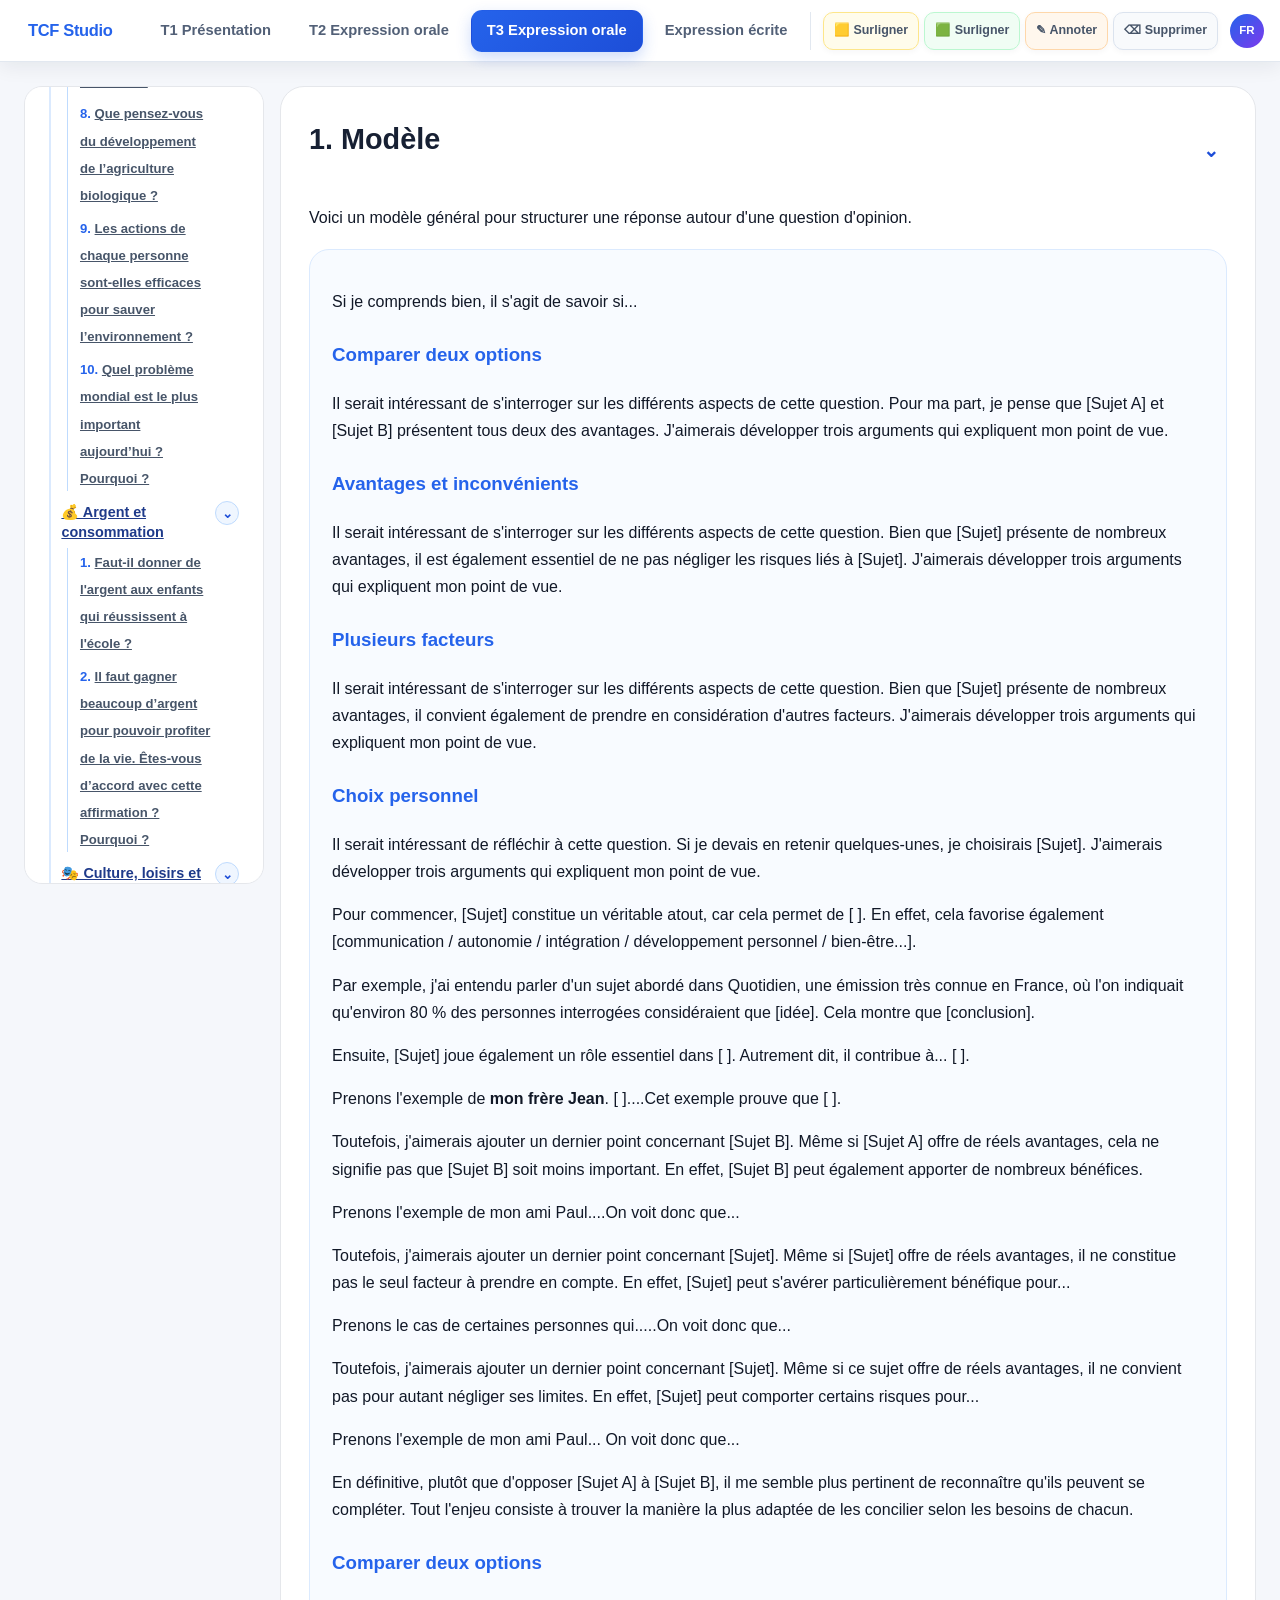
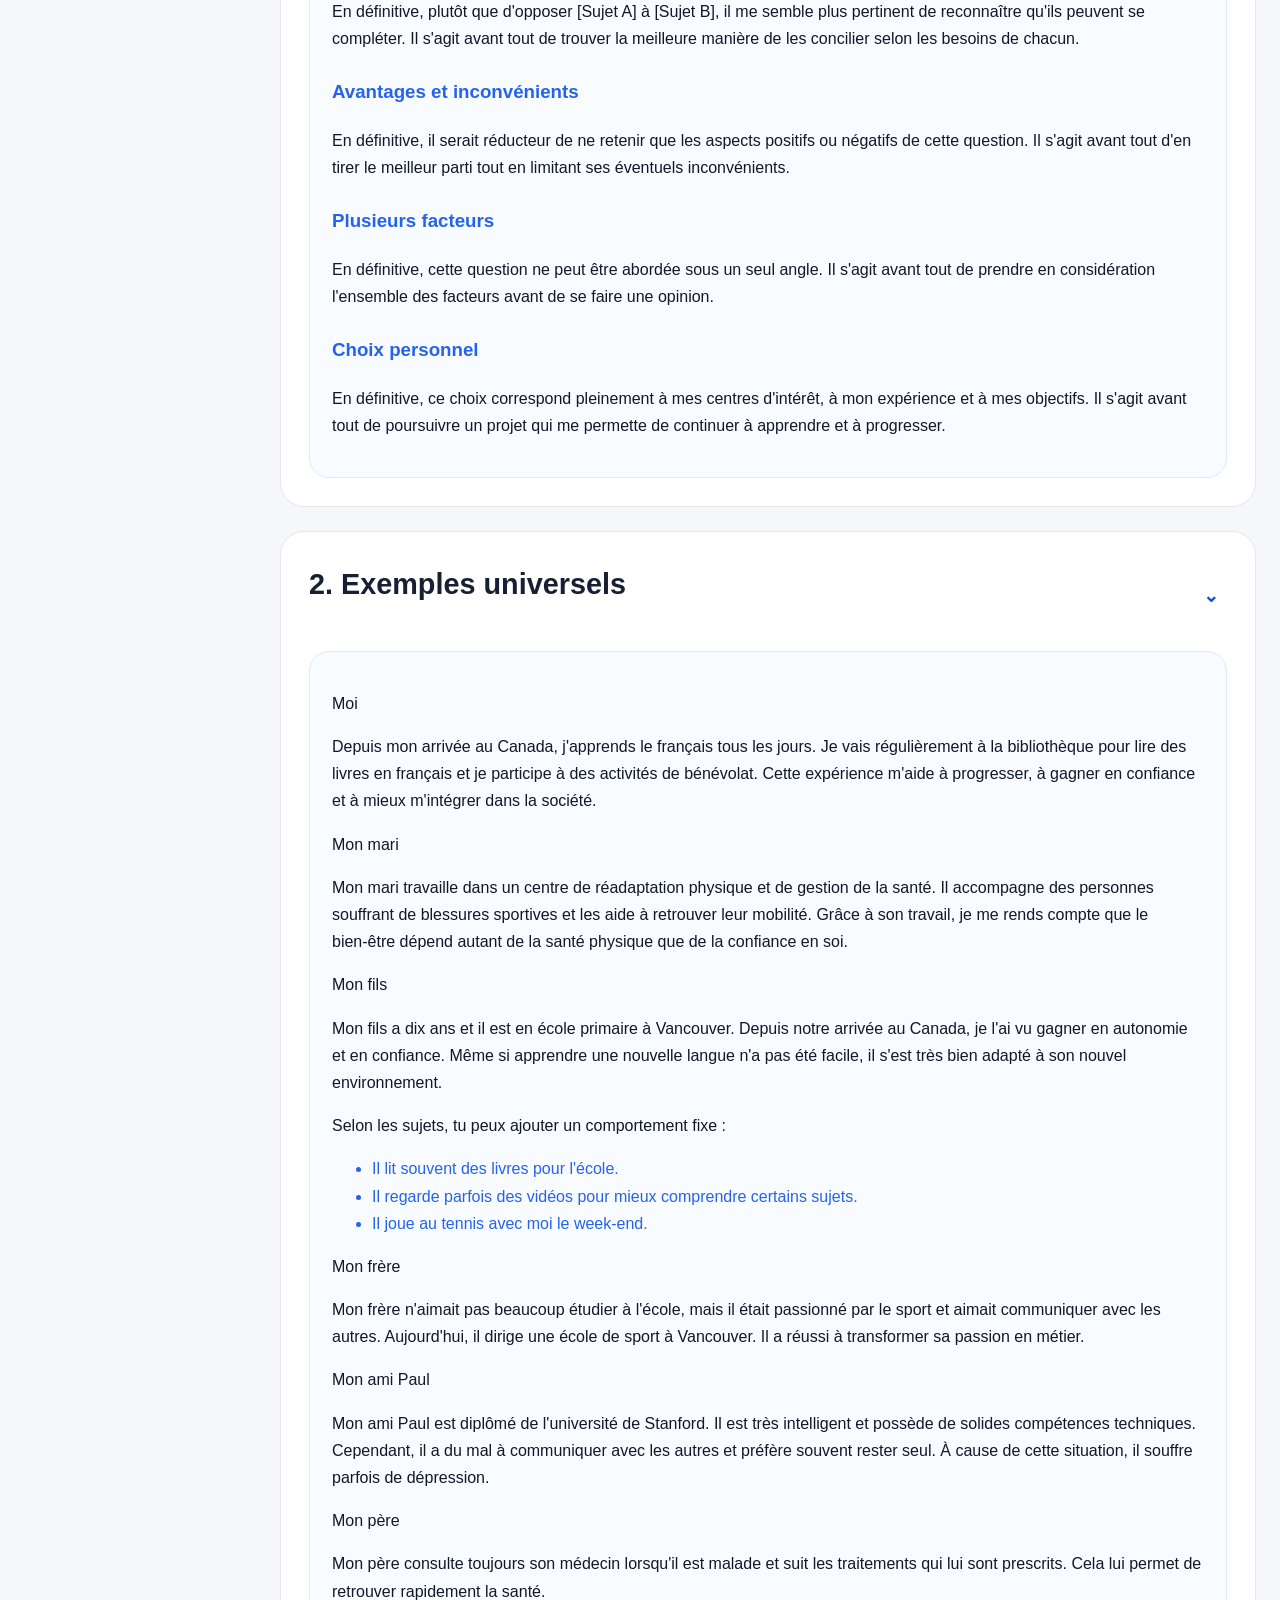
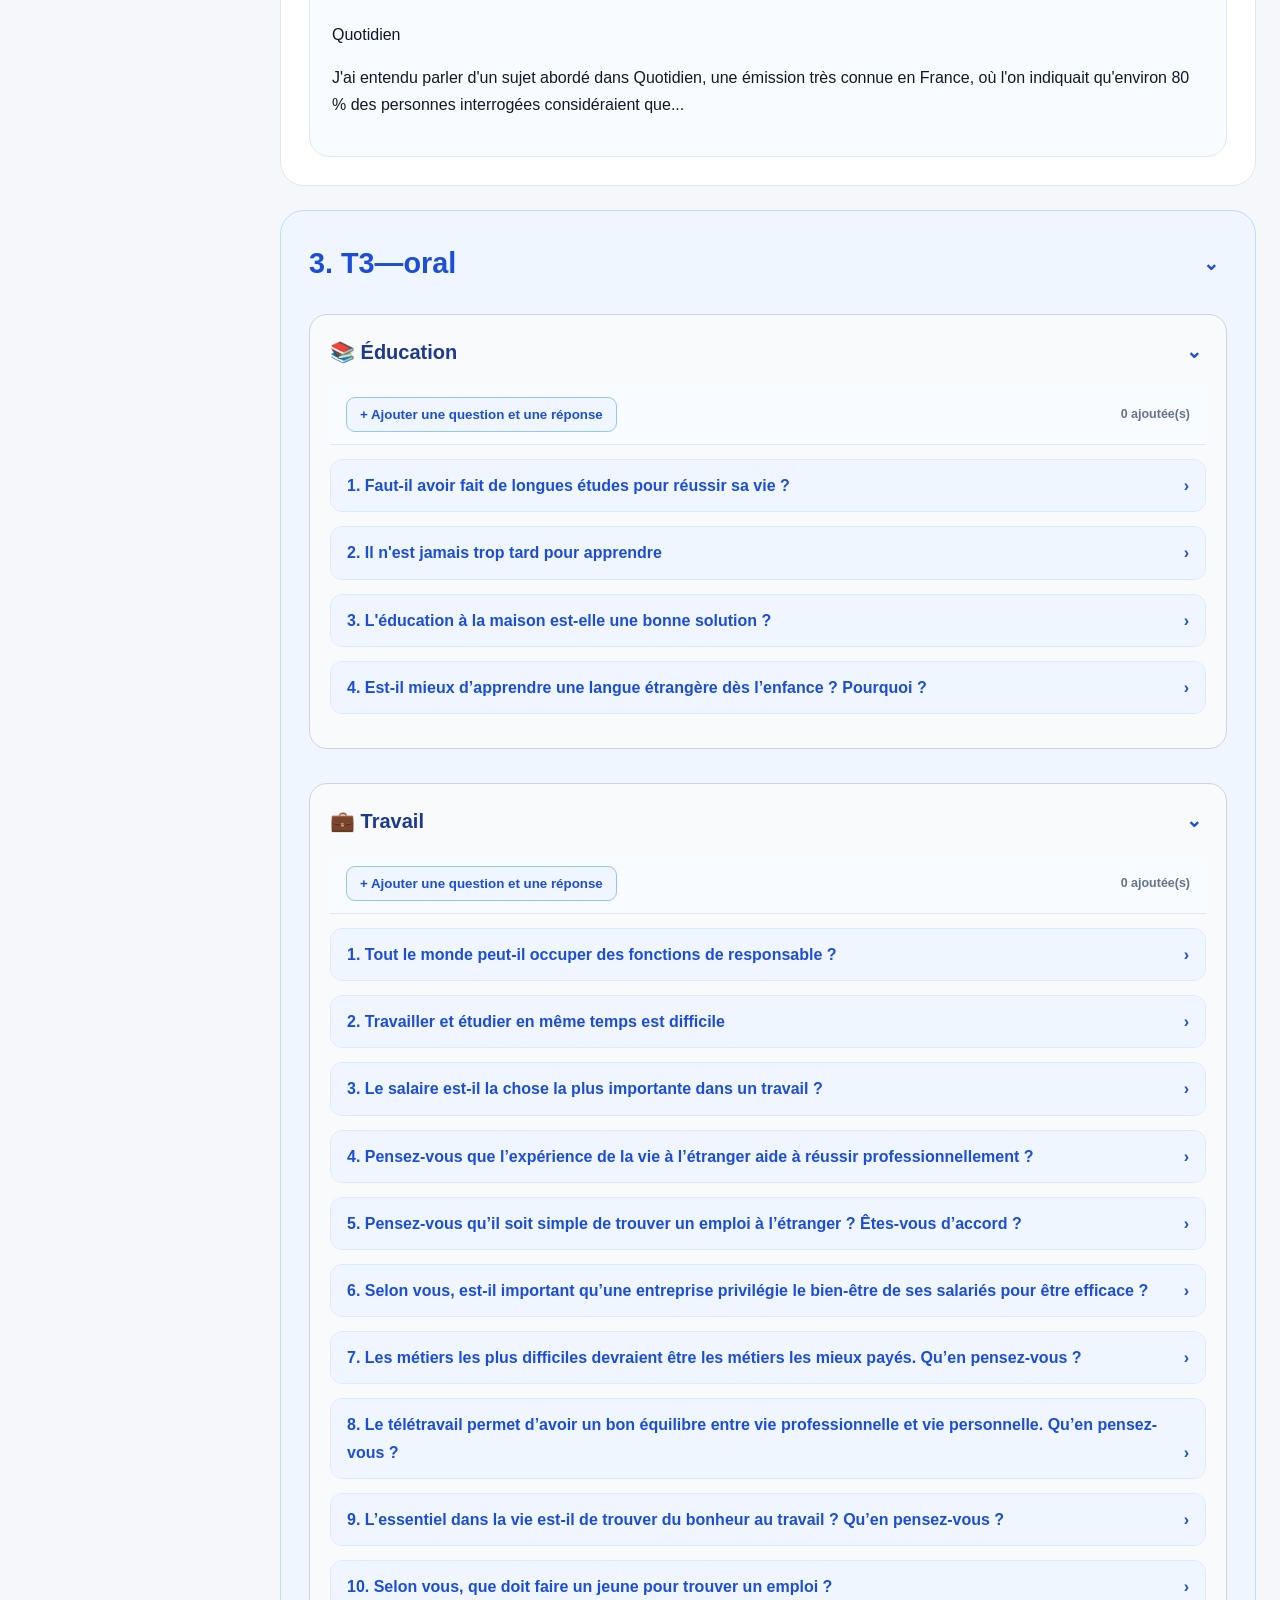
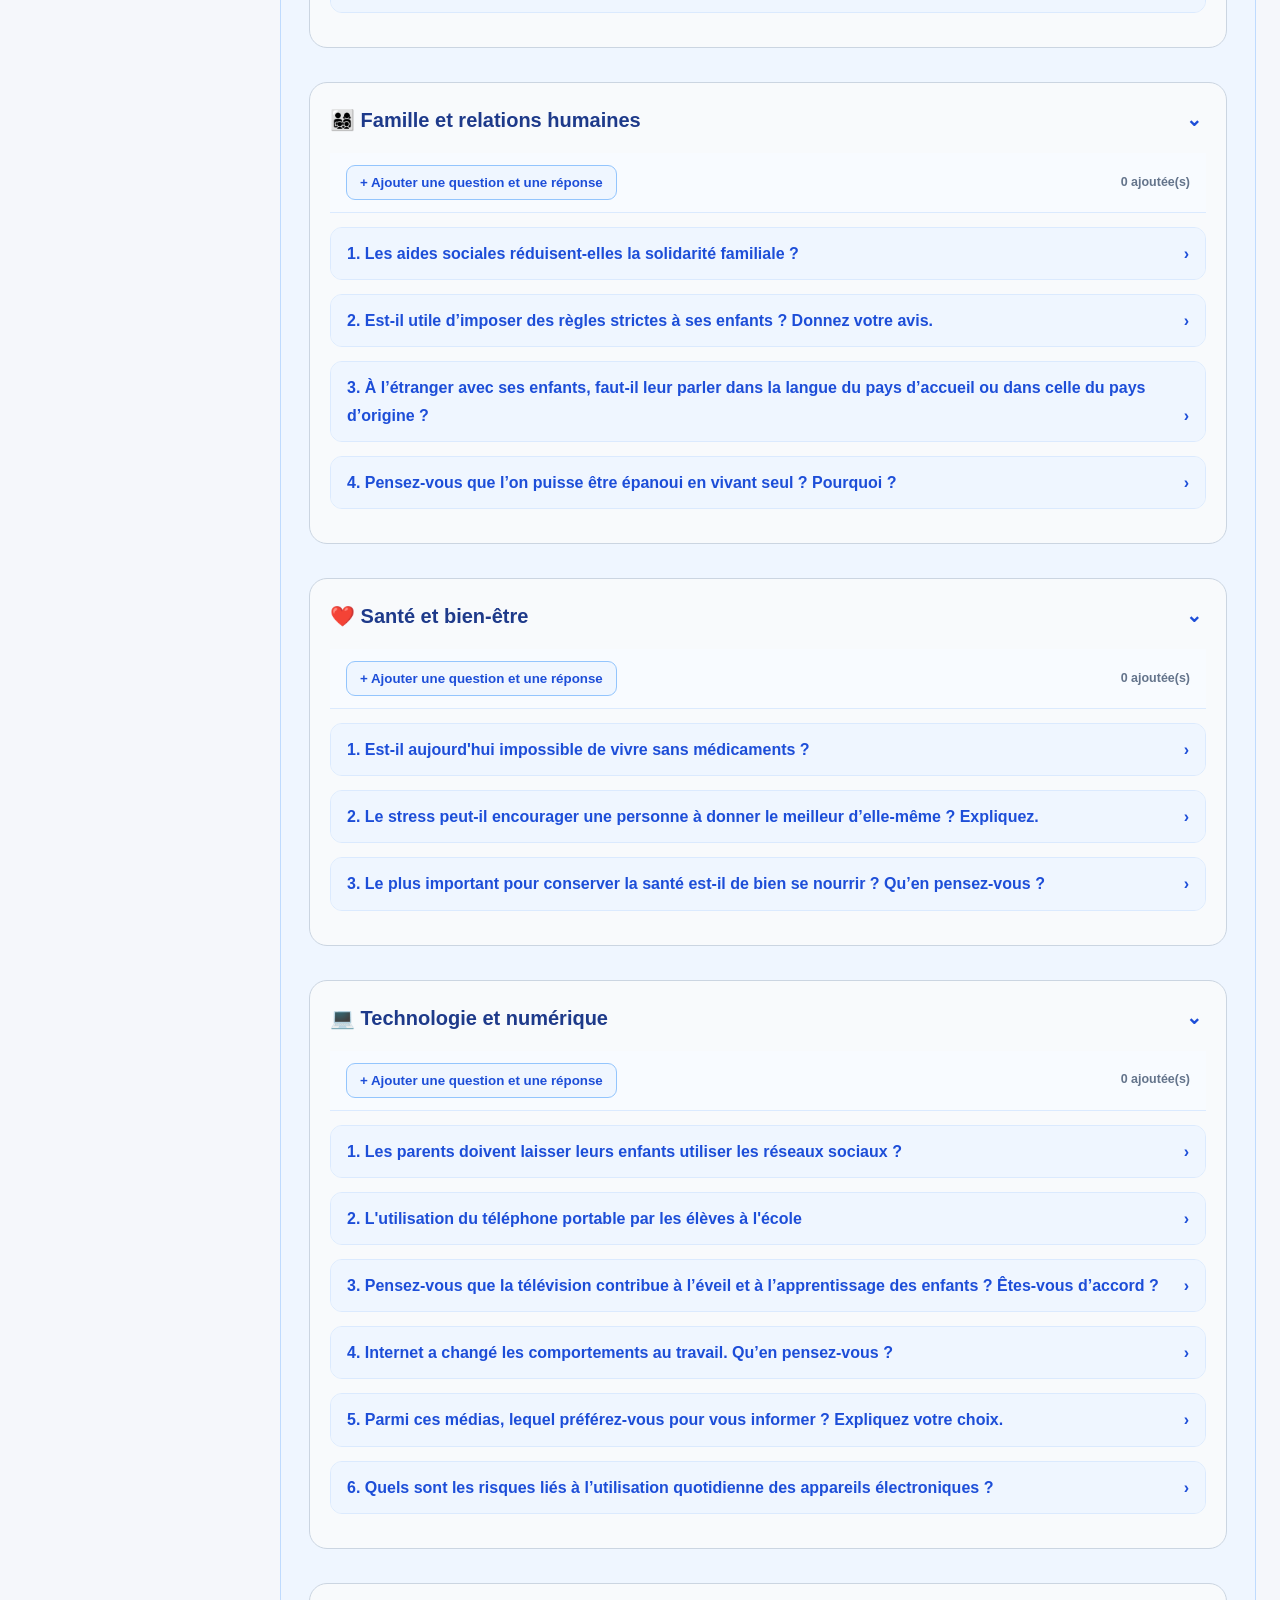
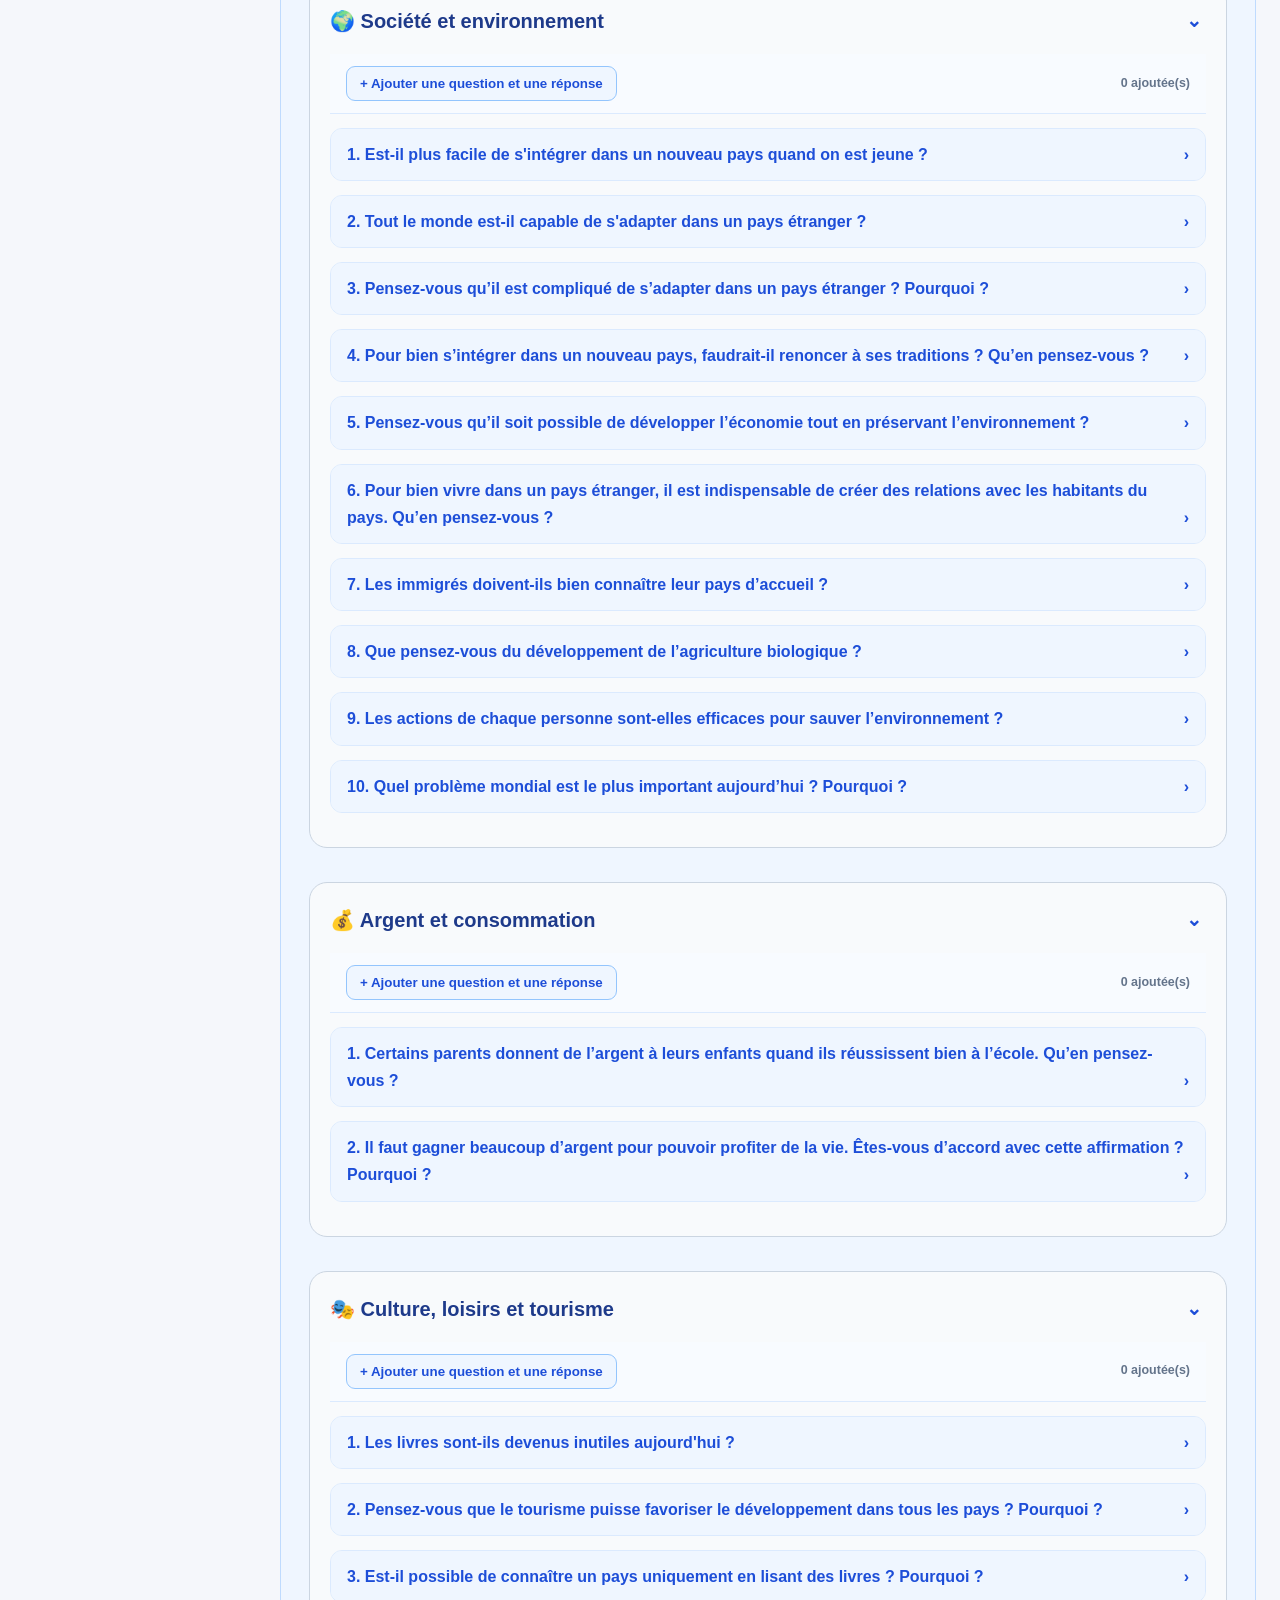
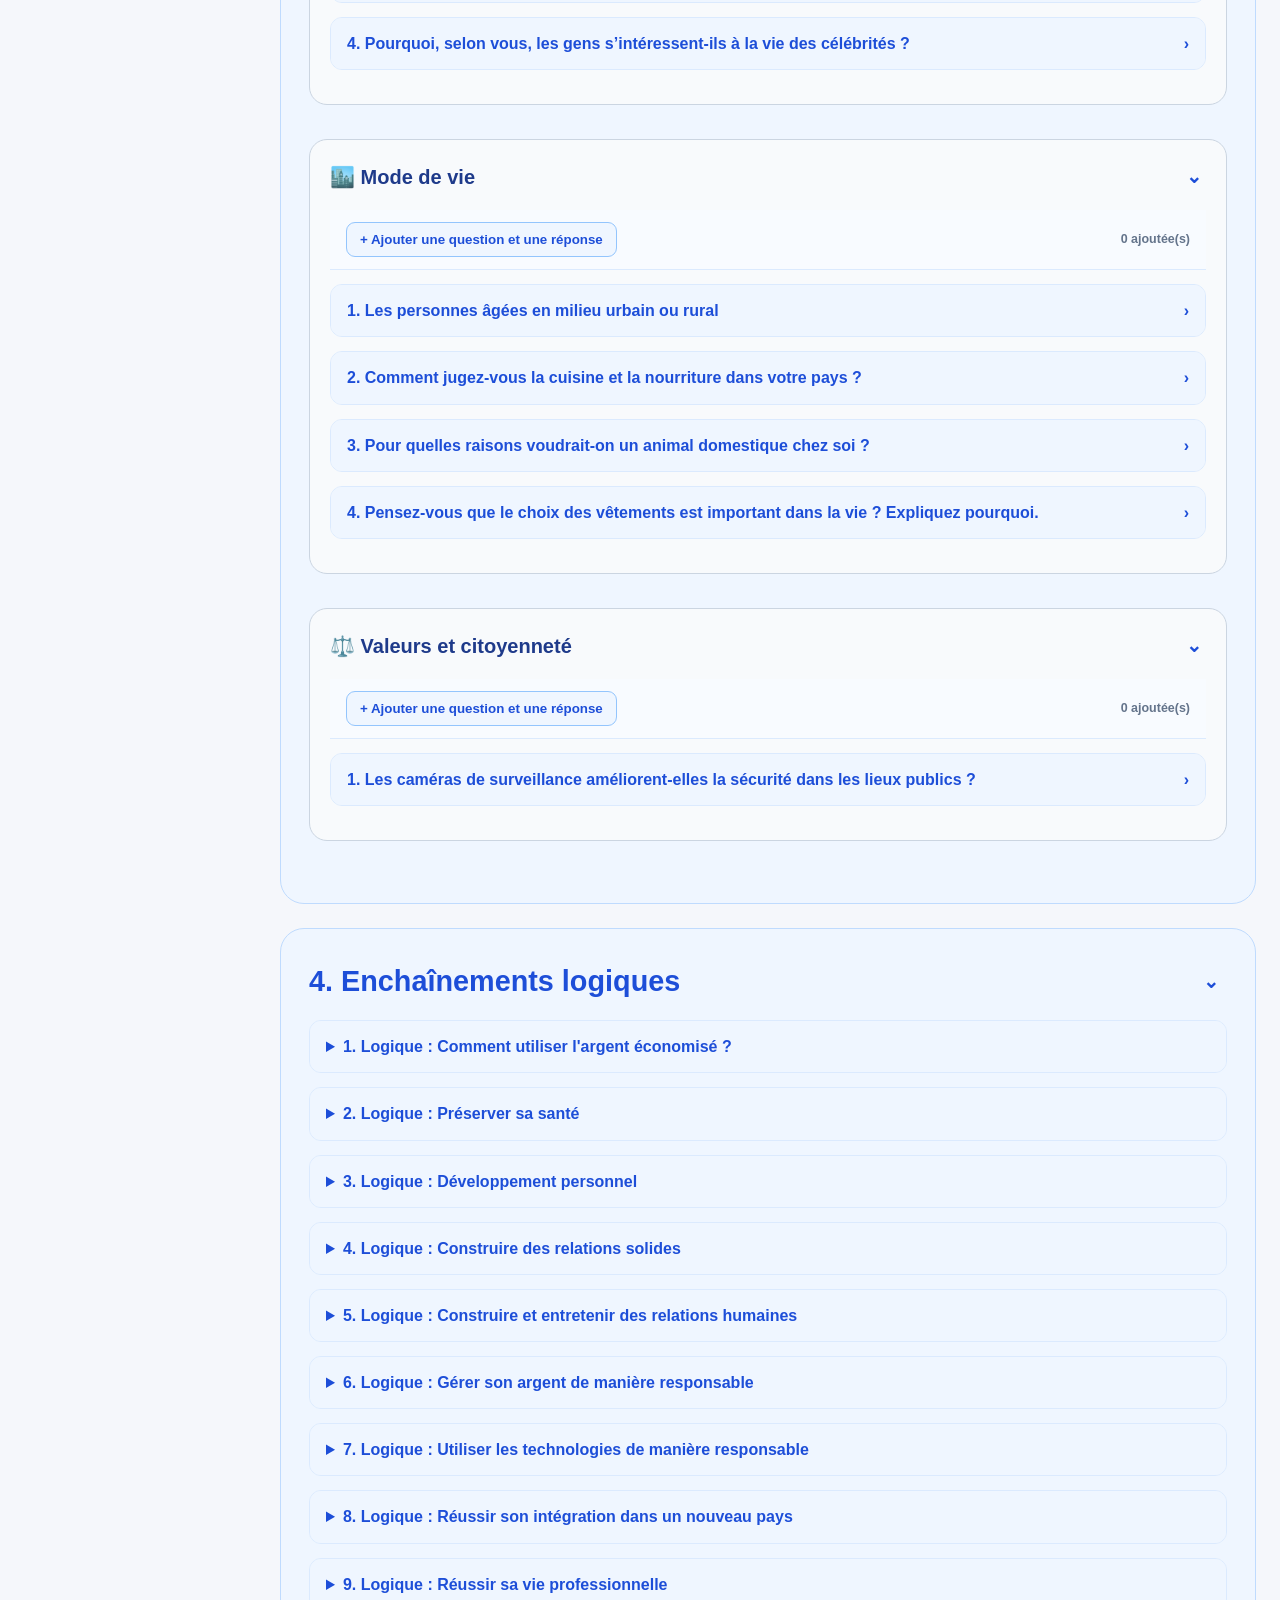
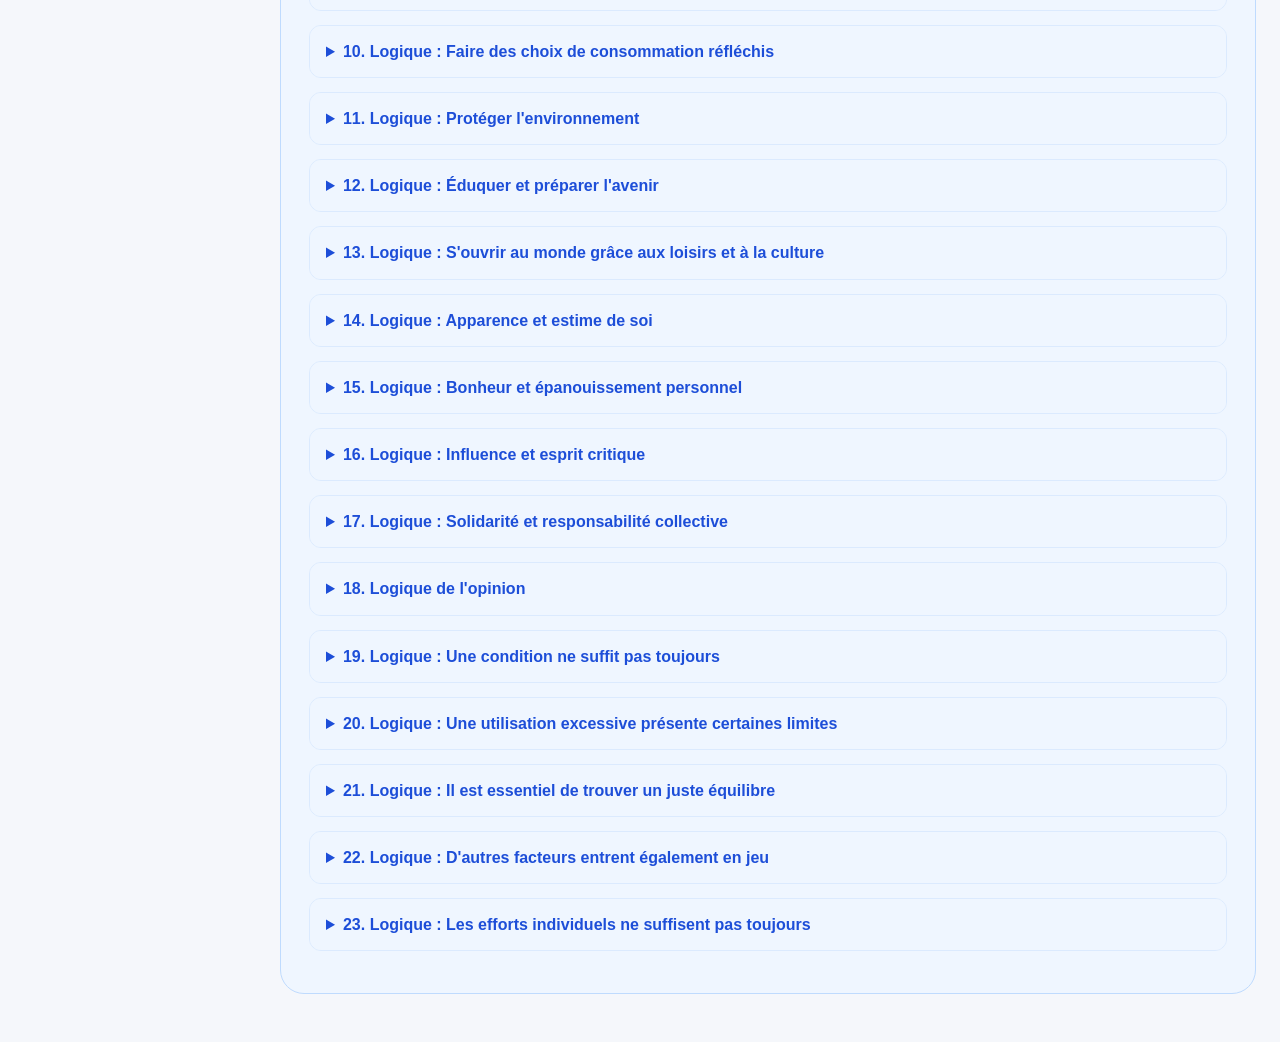
==== commit 662dfef6: "Add five corpus-backed T3 answers and refresh mobile version" ====
--- a/index.html
+++ b/index.html
@@ -3,16 +3,19 @@
 <head>
   <meta charset="UTF-8" />
   <meta name="viewport" content="width=device-width, initial-scale=1.0" />
+  <meta http-equiv="Cache-Control" content="no-cache, no-store, must-revalidate" />
+  <meta http-equiv="Pragma" content="no-cache" />
+  <meta http-equiv="Expires" content="0" />
   <title>Modèle et questions - Webpage</title>
-  <link rel="stylesheet" href="styles.css" />
-  <link rel="stylesheet" href="site-nav.css" />
+  <link rel="stylesheet" href="styles.css?v=20260712.2" />
+  <link rel="stylesheet" href="site-nav.css?v=20260712.2" />
 </head>
 <body>
   <nav class="site-switcher" aria-label="学习页面切换">
-    <a href="t1.html">T1 Présentation</a>
-    <a href="t2.html">T2 Expression orale</a>
-    <a class="active" href="index.html">T3 Expression orale</a>
-    <a href="writing.html">Expression écrite</a>
+    <a href="t1.html?v=20260712.2">T1 Présentation</a>
+    <a href="t2.html?v=20260712.2">T2 Expression orale</a>
+    <a class="active" href="index.html?v=20260712.2">T3 Expression orale</a>
+    <a href="writing.html?v=20260712.2">Expression écrite</a>
     <div class="top-study-actions" aria-label="Outils de surlignage et d'annotation"><button id="highlightYellowBtn" type="button" title="Surligner en jaune">🟨 <span>Surligner</span></button><button id="highlightGreenBtn" type="button" title="Surligner en vert">🟩 <span>Surligner</span></button><button id="noteBtn" type="button" title="Annoter">✎ <span>Annoter</span></button><button data-delete-one type="button" title="Supprimer un seul marquage">⌫ <span>Supprimer</span></button></div><button id="clearHighlightsBtn" type="button" hidden></button><button id="clearNotesBtn" type="button" hidden></button>
   </nav>
   <div class="layout">
@@ -314,12 +317,12 @@
         <details class="t3-details">
           <summary>Pensez-vous qu’il est compliqué de s’adapter dans un pays étranger ? Pourquoi ?</summary>
           <p>Si je comprends bien, il s'agit de savoir s'il est compliqué de s'adapter dans un pays étranger.</p>
-          <p>Il serait intéressant de s'interroger sur les différents aspects de cette question. Bien que certaines personnes s'adaptent plus facilement que d'autres, il convient également de prendre en considération d'autres facteurs. J'aimerais développer trois arguments qui expliquent mon point de vue.</p>
+          <p>Il serait intéressant de s'interroger sur les différents aspects de cette question. Bien que le fait de s'adapter dans un pays étranger présente de nombreux avantages, il convient également de prendre en considération d'autres facteurs. J'aimerais développer trois arguments qui expliquent mon point de vue.</p>
           <p>Pour commencer, la maîtrise de la langue constitue un véritable atout, car cela permet de communiquer plus facilement avec les autres. En effet, cela favorise également la participation à la vie locale et l'intégration dans le pays d'accueil.</p>
           <p>Par exemple, j'ai entendu parler d'un sujet abordé dans Quotidien, une émission très connue en France, où l'on indiquait qu'environ 80 % des personnes interrogées considéraient que la maîtrise de la langue facilitait l'intégration dans un nouveau pays. Cela montre que l'adaptation peut être plus compliquée lorsqu'une personne ne maîtrise pas encore la langue du pays d'accueil.</p>
           <p>Ensuite, la compréhension de la culture locale joue également un rôle essentiel dans l'adaptation. Autrement dit, elle contribue à mieux comprendre les habitudes et les valeurs du pays d'accueil et à éviter certains malentendus.</p>
           <p>Prenons mon propre exemple. Lorsque je suis arrivée au Canada, beaucoup de choses étaient nouvelles pour moi. Petit à petit, j'ai appris à comprendre les habitudes locales et je me sens aujourd'hui beaucoup plus à l'aise dans mon environnement. Cet exemple prouve que l'adaptation demande du temps et une bonne compréhension de la culture locale.</p>
-          <p>Toutefois, j'aimerais ajouter un dernier point concernant l'adaptation. Même si les différences linguistiques et culturelles peuvent créer de réelles difficultés, elles ne constituent pas les seuls facteurs à prendre en compte. En effet, la motivation et les efforts personnels peuvent également jouer un rôle essentiel.</p>
+          <p>Toutefois, j'aimerais ajouter un dernier point concernant le fait de s'adapter dans un pays étranger. Même si le fait de s'adapter dans un pays étranger offre de réels avantages, il ne constitue pas le seul facteur à prendre en compte. En effet, le fait de s'adapter dans un pays étranger peut s'avérer particulièrement bénéfique pour les personnes motivées qui poursuivent leurs efforts.</p>
           <p>Prenons l'exemple de mon fils. Depuis notre arrivée au Canada, je l'ai vu gagner en autonomie et en confiance. Même si apprendre une nouvelle langue n'a pas été facile, il s'est très bien adapté à son nouvel environnement. On voit donc que l'adaptation peut être compliquée au début, mais qu'elle devient plus facile grâce à la motivation et aux efforts.</p>
           <p>En définitive, cette question ne peut être abordée sous un seul angle. Il s'agit avant tout de prendre en considération l'ensemble des facteurs avant de se faire une opinion.</p>
         </details>
@@ -404,12 +407,12 @@
         <details class="t3-details">
           <summary>Pensez-vous qu’il soit simple de trouver un emploi à l’étranger ? Êtes-vous d’accord ?</summary>
           <p>Si je comprends bien, il s'agit de savoir s'il est simple de trouver un emploi à l'étranger.</p>
-          <p>Il serait intéressant de s'interroger sur les différents aspects de cette question. Bien que certaines personnes trouvent plus facilement un emploi à l'étranger que d'autres, il convient également de prendre en considération d'autres facteurs. J'aimerais développer trois arguments qui expliquent mon point de vue.</p>
+          <p>Il serait intéressant de s'interroger sur les différents aspects de cette question. Bien que la recherche d'un emploi à l'étranger présente de nombreux avantages, il convient également de prendre en considération d'autres facteurs. J'aimerais développer trois arguments qui expliquent mon point de vue.</p>
           <p>Pour commencer, la maîtrise de la langue du pays d'accueil constitue un véritable atout, car cela permet de communiquer avec les employeurs et de mieux comprendre les offres d'emploi. En effet, cela favorise également l'intégration dans un nouvel environnement professionnel.</p>
           <p>Par exemple, j'ai entendu parler d'un sujet abordé dans Quotidien, une émission très connue en France, où l'on indiquait qu'environ 80 % des personnes interrogées considéraient que la maîtrise de la langue facilitait la recherche d'un emploi à l'étranger. Cela montre que les difficultés linguistiques peuvent rendre cette recherche plus compliquée.</p>
           <p>Ensuite, les compétences et l'expérience professionnelle jouent également un rôle essentiel dans la recherche d'un emploi à l'étranger. Autrement dit, elles contribuent à mieux s'adapter aux nouvelles méthodes de travail et à répondre aux besoins des employeurs.</p>
           <p>Prenons le cas de mon ami Paul. Grâce à son excellente capacité d'apprentissage et à ses solides compétences techniques, il s'adapte rapidement aux nouvelles méthodes de travail et évolue progressivement dans sa carrière. Cet exemple prouve que les compétences représentent un véritable atout pour trouver sa place dans un nouvel environnement professionnel.</p>
-          <p>Toutefois, j'aimerais ajouter un dernier point concernant la recherche d'un emploi à l'étranger. Même si la maîtrise de la langue et les compétences offrent de réels avantages, elles ne constituent pas les seuls facteurs à prendre en compte. En effet, la motivation, les efforts personnels et la capacité d'adaptation peuvent également jouer un rôle essentiel.</p>
+          <p>Toutefois, j'aimerais ajouter un dernier point concernant la recherche d'un emploi à l'étranger. Même si la recherche d'un emploi à l'étranger offre de réels avantages, elle ne constitue pas le seul facteur à prendre en compte. En effet, la recherche d'un emploi à l'étranger peut s'avérer particulièrement bénéfique pour les personnes motivées qui possèdent des compétences et une bonne capacité d'adaptation.</p>
           <p>Prenons mon propre exemple. Depuis mon arrivée au Canada, j'apprends le français tous les jours et je participe à des activités organisées dans la communauté. Cette expérience m'aide à progresser, à mieux comprendre mon nouvel environnement et à préparer mon avenir professionnel. On voit donc que trouver un emploi à l'étranger demande du temps, des efforts et une préparation adaptée.</p>
           <p>En définitive, cette question ne peut être abordée sous un seul angle. Il s'agit avant tout de prendre en considération l'ensemble des facteurs avant de se faire une opinion.</p>
         </details>
@@ -507,7 +510,7 @@
         <p>Par exemple, depuis mon arrivée au Canada, j'apprends le français tous les jours et je participe à des activités organisées dans la communauté. Cela me permet de rencontrer de nouvelles personnes et de mieux m'intégrer.</p>
         <p>Ensuite, le maintien de ses traditions joue également un rôle essentiel dans l'identité et les relations familiales. Autrement dit, il contribue à transmettre sa culture et à conserver des liens avec ses origines.</p>
         <p>Prenons l'exemple de mon fils. Il s'adapte très bien à son école au Canada, tout en continuant à partager certaines traditions chinoises avec notre famille. Cet exemple prouve qu'il est possible de s'intégrer sans renoncer à ses traditions.</p>
-        <p>Toutefois, j'aimerais ajouter un dernier point concernant l'intégration et les traditions. Même si elles semblent parfois différentes, cela ne signifie pas qu'elles soient incompatibles. En effet, elles peuvent également apporter de nombreux bénéfices.</p>
+        <p>Toutefois, j'aimerais ajouter un dernier point concernant le maintien des traditions. Même si l'intégration offre de réels avantages, cela ne signifie pas que le maintien des traditions soit moins important. En effet, le maintien des traditions peut également apporter de nombreux bénéfices.</p>
         <p>Prenons mon propre exemple. Plus je comprends la culture canadienne, plus je peux expliquer ma propre culture aux personnes que je rencontre. On voit donc que l'ouverture d'esprit permet de respecter les différences et de concilier intégration et traditions.</p>
         <p>En définitive, plutôt que d'opposer l'intégration aux traditions, il me semble plus pertinent de reconnaître qu'elles peuvent se compléter. Il s'agit avant tout de trouver la meilleure manière de les concilier selon les besoins de chacun.</p>
       </details></section>
@@ -533,7 +536,7 @@
         <p>Par exemple, j'ai entendu parler d'un sujet abordé dans Quotidien, une émission très connue en France, où l'on indiquait qu'environ 80 % des personnes interrogées considéraient que les entreprises pouvaient investir dans des solutions plus durables. Cela montre que l'activité économique peut soutenir la transition écologique.</p>
         <p>Ensuite, la protection de l'environnement joue également un rôle essentiel dans le développement à long terme. Autrement dit, elle contribue à préserver les ressources naturelles et à construire un avenir plus durable.</p>
         <p>Prenons mon propre exemple. Lorsque cela est possible, je préfère marcher ou utiliser les transports en commun. Cela permet de réduire la pollution tout en continuant à participer à la vie économique et sociale.</p>
-        <p>Toutefois, j'aimerais ajouter un dernier point concernant les pouvoirs publics et les entreprises. Même si les efforts individuels offrent de réels avantages, cela ne signifie pas que les actions collectives soient moins importantes. En effet, elles peuvent également apporter de nombreux bénéfices.</p>
+        <p>Toutefois, j'aimerais ajouter un dernier point concernant la protection de l'environnement. Même si le développement économique offre de réels avantages, cela ne signifie pas que la protection de l'environnement soit moins importante. En effet, la protection de l'environnement peut également apporter de nombreux bénéfices.</p>
         <p>Prenons le cas des entreprises qui réduisent les emballages et utilisent moins de ressources, avec le soutien de mesures publiques adaptées. On voit donc que l'économie et l'environnement peuvent se compléter lorsque tous les acteurs travaillent ensemble.</p>
         <p>En définitive, plutôt que d'opposer le développement économique à la protection de l'environnement, il me semble plus pertinent de reconnaître qu'ils peuvent se compléter. Il s'agit avant tout de trouver la meilleure manière de les concilier selon les besoins de chacun.</p>
       </details></section>
@@ -554,12 +557,12 @@
       <section id="interet-celebrites" class="section t3-question"><details class="t3-details">
         <summary>Pourquoi, selon vous, les gens s’intéressent-ils à la vie des célébrités ?</summary>
         <p>Si je comprends bien, il s'agit de savoir pourquoi les gens s'intéressent à la vie des célébrités.</p>
-        <p>Il serait intéressant de s'interroger sur les différents aspects de cette question. Bien que cet intérêt puisse s'expliquer de différentes manières, il convient également de prendre en considération d'autres facteurs. J'aimerais développer trois arguments qui expliquent mon point de vue.</p>
+        <p>Il serait intéressant de s'interroger sur les différents aspects de cette question. Bien que l'intérêt pour la vie des célébrités présente de nombreux avantages, il convient également de prendre en considération d'autres facteurs. J'aimerais développer trois arguments qui expliquent mon point de vue.</p>
         <p>Pour commencer, la curiosité constitue un véritable atout, car cela permet de découvrir des parcours différents. En effet, cela favorise également l'inspiration et l'ouverture sur de nouvelles façons de vivre.</p>
         <p>Par exemple, j'ai entendu parler d'un sujet abordé dans Quotidien, une émission très connue en France, où l'on indiquait qu'environ 80 % des personnes interrogées considéraient que certaines personnalités pouvaient les inspirer grâce à leur parcours. Cela montre que les célébrités peuvent représenter des modèles pour certaines personnes.</p>
         <p>Ensuite, les médias et les réseaux sociaux jouent également un rôle essentiel dans cet intérêt. Autrement dit, ils contribuent à rendre la vie des célébrités très visible et à créer un sentiment de proximité.</p>
         <p>Prenons le cas de certaines personnes qui consultent régulièrement les réseaux sociaux. Elles voient chaque jour des images, des vidéos et des informations sur des personnalités connues. Cet exemple prouve que l'exposition médiatique renforce la curiosité du public.</p>
-        <p>Toutefois, j'aimerais ajouter un dernier point concernant la vie des célébrités. Même si ce sujet peut être divertissant, il ne constitue pas le seul facteur à prendre en compte. En effet, le besoin de se distraire ou d'échapper aux difficultés quotidiennes peut également jouer un rôle essentiel.</p>
+        <p>Toutefois, j'aimerais ajouter un dernier point concernant l'intérêt pour la vie des célébrités. Même si l'intérêt pour la vie des célébrités offre de réels avantages, il ne constitue pas le seul facteur à prendre en compte. En effet, l'intérêt pour la vie des célébrités peut s'avérer particulièrement bénéfique pour les personnes qui cherchent une source d'inspiration ou de divertissement.</p>
         <p>Prenons le cas de certaines personnes qui suivent les actualités des célébrités pour se détendre après une journée difficile. On voit donc que cet intérêt s'explique à la fois par la curiosité, l'influence des médias et le besoin de divertissement.</p>
         <p>En définitive, cette question ne peut être abordée sous un seul angle. Il s'agit avant tout de prendre en considération l'ensemble des facteurs avant de se faire une opinion.</p>
       </details></section>
@@ -1520,7 +1523,7 @@
 
     </main>
   </div>
-  <script src="t3-batch-questions.js"></script>
+  <script src="t3-batch-questions.js?v=20260712.2"></script>
   <script>
 
     function colorTemplateFragments() {
@@ -1718,6 +1721,9 @@
     const clearNotesBtn = document.getElementById('clearNotesBtn');
     const annotationStorageKey = 'tcf-t3-oral-annotations-v2';
     const mainContent = document.querySelector('main.content');
+    const generatedQuestionIds = ['experience-etranger-reussite','tourisme-developpement-pays','adaptation-pays-compliquee','emploi-etranger-simple','stress-meilleur-soi','cuisine-pays','television-apprentissage-enfants','bien-etre-salaries','integration-traditions','connaitre-pays-livres','economie-environnement','argent-reussite-ecole','interet-celebrites','langue-enfance','regles-strictes-enfants'];
+    generatedQuestionIds.forEach(id=>document.getElementById(id)?.classList.add('t3-generated-question'));
+    document.querySelectorAll('.t3-batch-question').forEach(question=>question.classList.add('t3-generated-question'));
     const latestStaticQuestions = new Map([...document.querySelectorAll('#t3-oral .t3-question[id]')].map(question => [question.id, question.cloneNode(true)]));
 
     function saveAnnotations() {
@@ -1754,6 +1760,9 @@
 
     restoreAnnotations();
     window.applyT3QuestionVariants?.();
+    const generatedTemplateRevision='generated-template-100-v1';
+    const generatedTemplateNeedsRefresh=localStorage.getItem('tcf-t3-generated-template-revision')!==generatedTemplateRevision;
+    if(generatedTemplateNeedsRefresh){latestStaticQuestions.forEach((question,id)=>{if(!question.classList.contains('t3-generated-question'))return;const current=document.getElementById(id);if(current)current.replaceWith(question);});}
     const latestExperienceQuestion = latestStaticQuestions.get('experience-etranger-reussite');
     const restoredExperienceQuestion = document.getElementById('experience-etranger-reussite');
     const abroadTemplateNeedsRefresh = localStorage.getItem('tcf-t3-experience-etranger-revision') !== 'template-100-v2';
@@ -1806,11 +1815,11 @@
 
       const categories = [
         ['categorie-education', '📚 Éducation', ['etudes', 'trop-tard', 'education-maison', 'langue-enfance']],
-        ['categorie-travail', '💼 Travail', ['responsable', 'travailler-etudier', 'salaire', 'experience-etranger-reussite', 'emploi-etranger-simple', 'bien-etre-salaries', 'metiers-difficiles-salaire', 'teletravail-equilibre']],
-        ['categorie-famille', '👨‍👩‍👧‍👦 Famille et relations humaines', ['aides-sociales', 'regles-strictes-enfants', 'langue-enfants-etranger']],
-        ['categorie-sante', '❤️ Santé et bien-être', ['medicaments', 'stress-meilleur-soi']],
+        ['categorie-travail', '💼 Travail', ['responsable', 'travailler-etudier', 'salaire', 'experience-etranger-reussite', 'emploi-etranger-simple', 'bien-etre-salaries', 'metiers-difficiles-salaire', 'teletravail-equilibre', 'bonheur-travail', 'jeune-trouver-emploi']],
+        ['categorie-famille', '👨‍👩‍👧‍👦 Famille et relations humaines', ['aides-sociales', 'regles-strictes-enfants', 'langue-enfants-etranger', 'epanoui-vivre-seul']],
+        ['categorie-sante', '❤️ Santé et bien-être', ['medicaments', 'stress-meilleur-soi', 'sante-alimentation']],
         ['categorie-technologie', '💻 Technologie et numérique', ['reseaux-sociaux', 'telephone-ecole', 'television-apprentissage-enfants', 'internet-travail', 'media-information', 'risques-appareils-electroniques']],
-        ['categorie-societe', '🌍 Société et environnement', ['integration-jeune', 'adaptation', 'adaptation-pays-compliquee', 'integration-traditions', 'economie-environnement', 'relations-habitants', 'immigres-pays-accueil', 'agriculture-biologique', 'actions-individuelles-environnement']],
+        ['categorie-societe', '🌍 Société et environnement', ['integration-jeune', 'adaptation', 'adaptation-pays-compliquee', 'integration-traditions', 'economie-environnement', 'relations-habitants', 'immigres-pays-accueil', 'agriculture-biologique', 'actions-individuelles-environnement', 'probleme-mondial']],
         ['categorie-argent', '💰 Argent et consommation', ['argent-reussite-ecole', 'argent-profiter-vie']],
         ['categorie-culture', '🎭 Culture, loisirs et tourisme', ['livres', 'tourisme-developpement-pays', 'connaitre-pays-livres', 'interet-celebrites']],
         ['categorie-mode-vie', '🏙️ Mode de vie', ['urbain-rural', 'cuisine-pays', 'animal-domestique', 'vetements-vie']],
@@ -2182,9 +2191,9 @@
       });
     }
   </script>
-  <script src="t3-editor.js"></script>
-  <script src="french-only.js"></script>
-  <script src="module-collapse.js"></script>
-  <script src="delete-one.js"></script>
+  <script src="t3-editor.js?v=20260712.2"></script>
+  <script src="french-only.js?v=20260712.2"></script>
+  <script src="module-collapse.js?v=20260712.2"></script>
+  <script src="delete-one.js?v=20260712.2"></script>
 </body>
 </html>
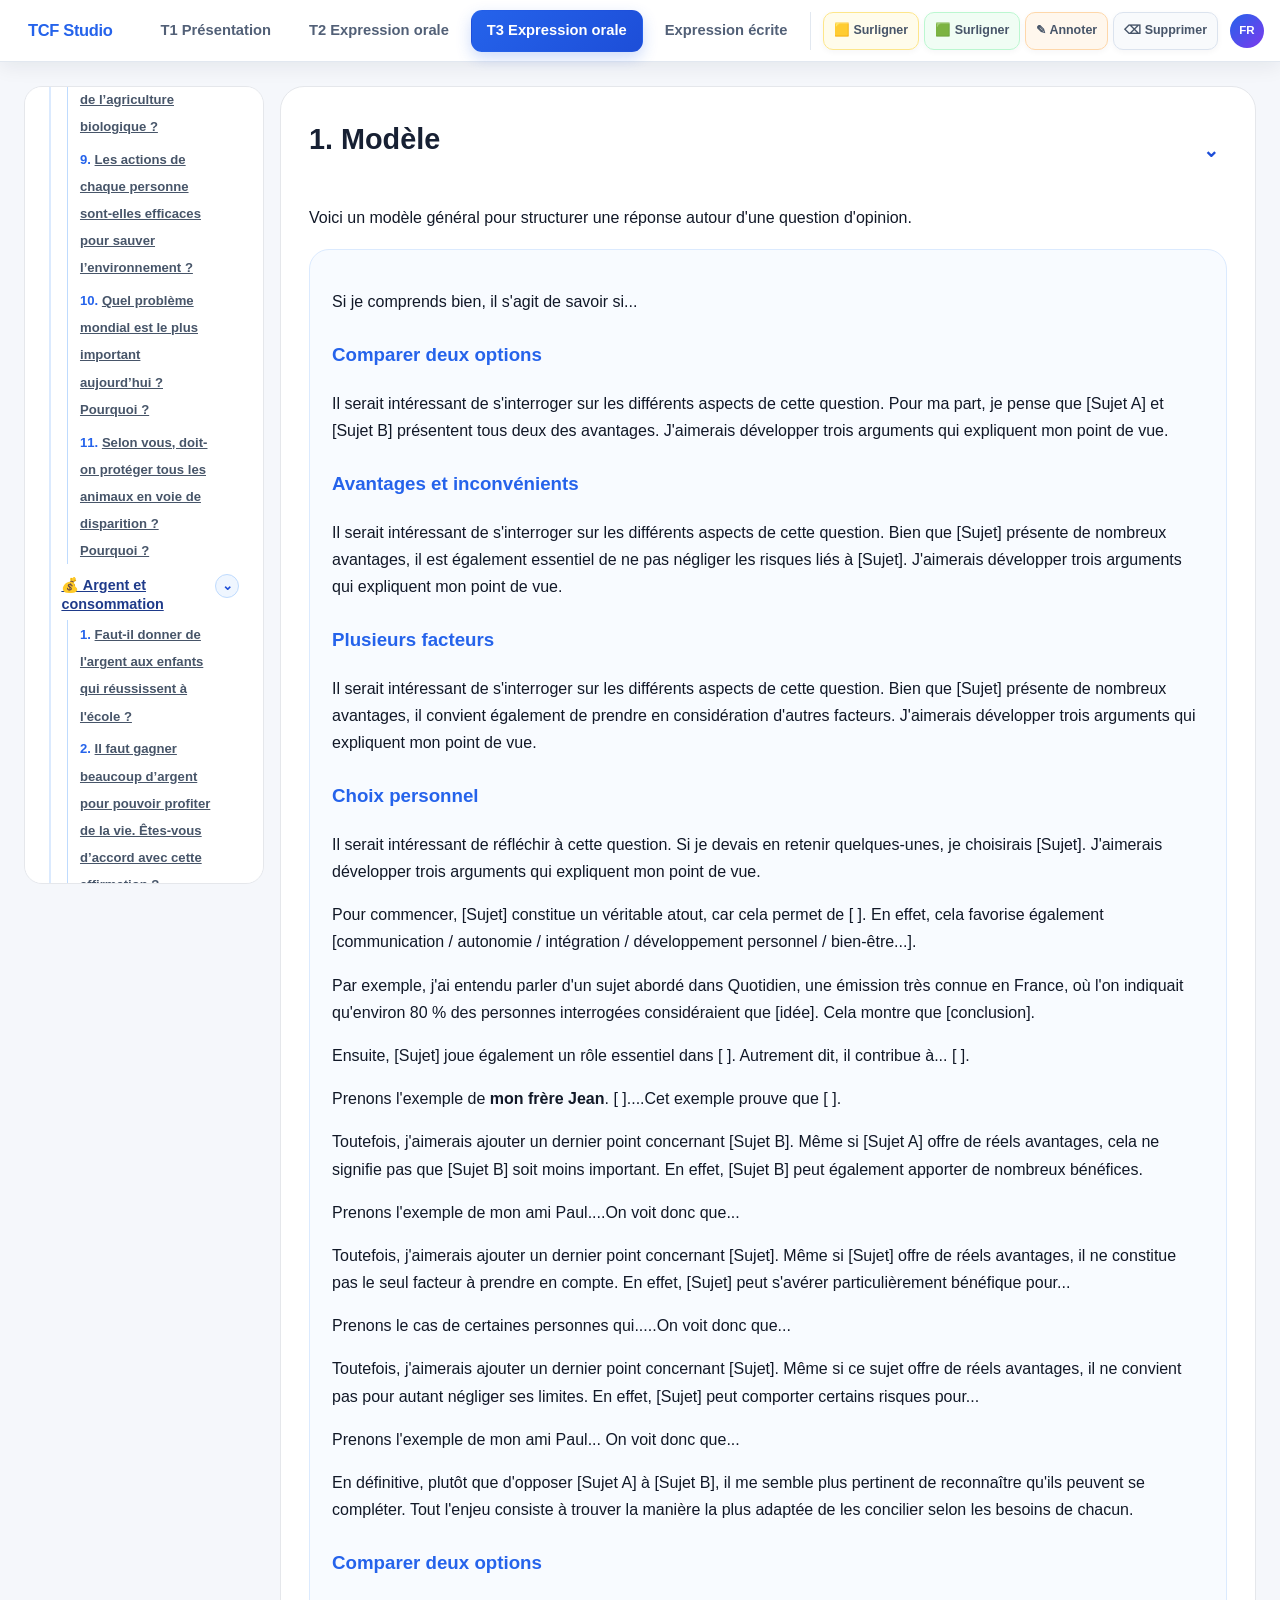
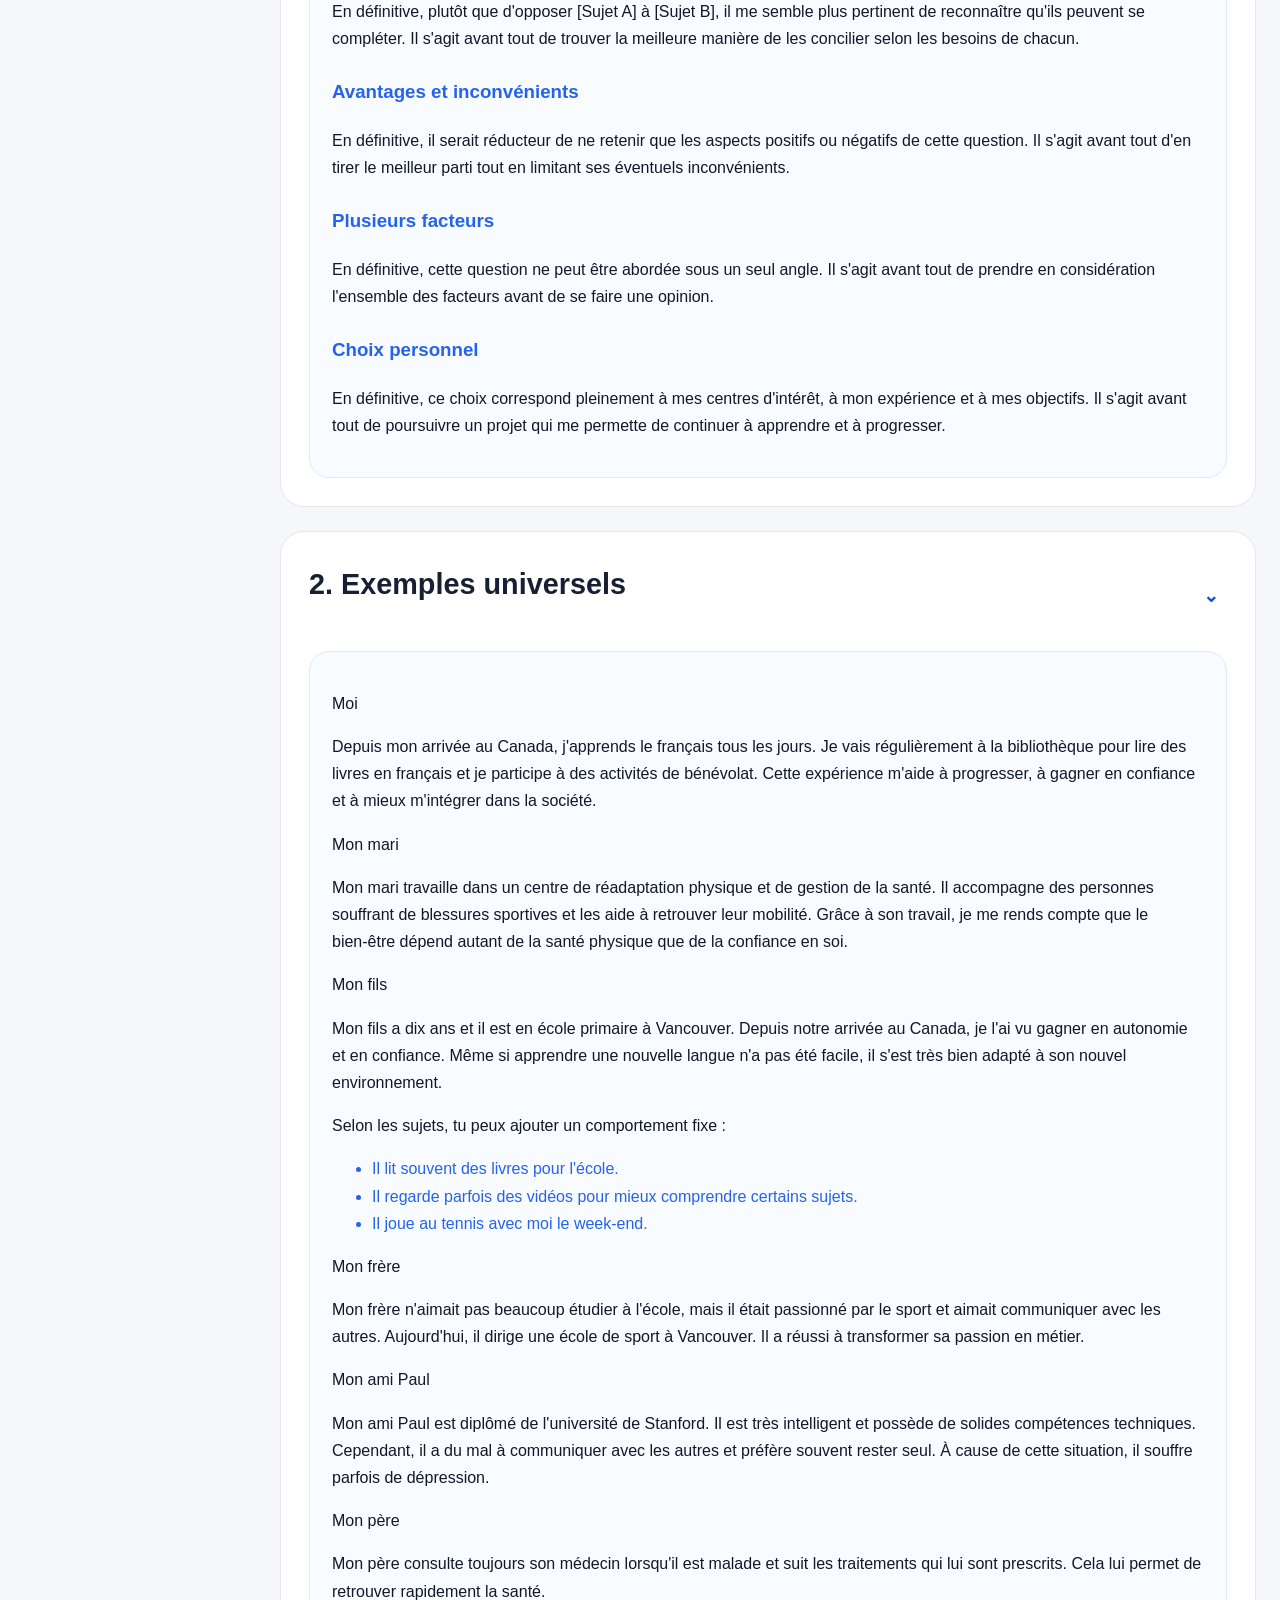
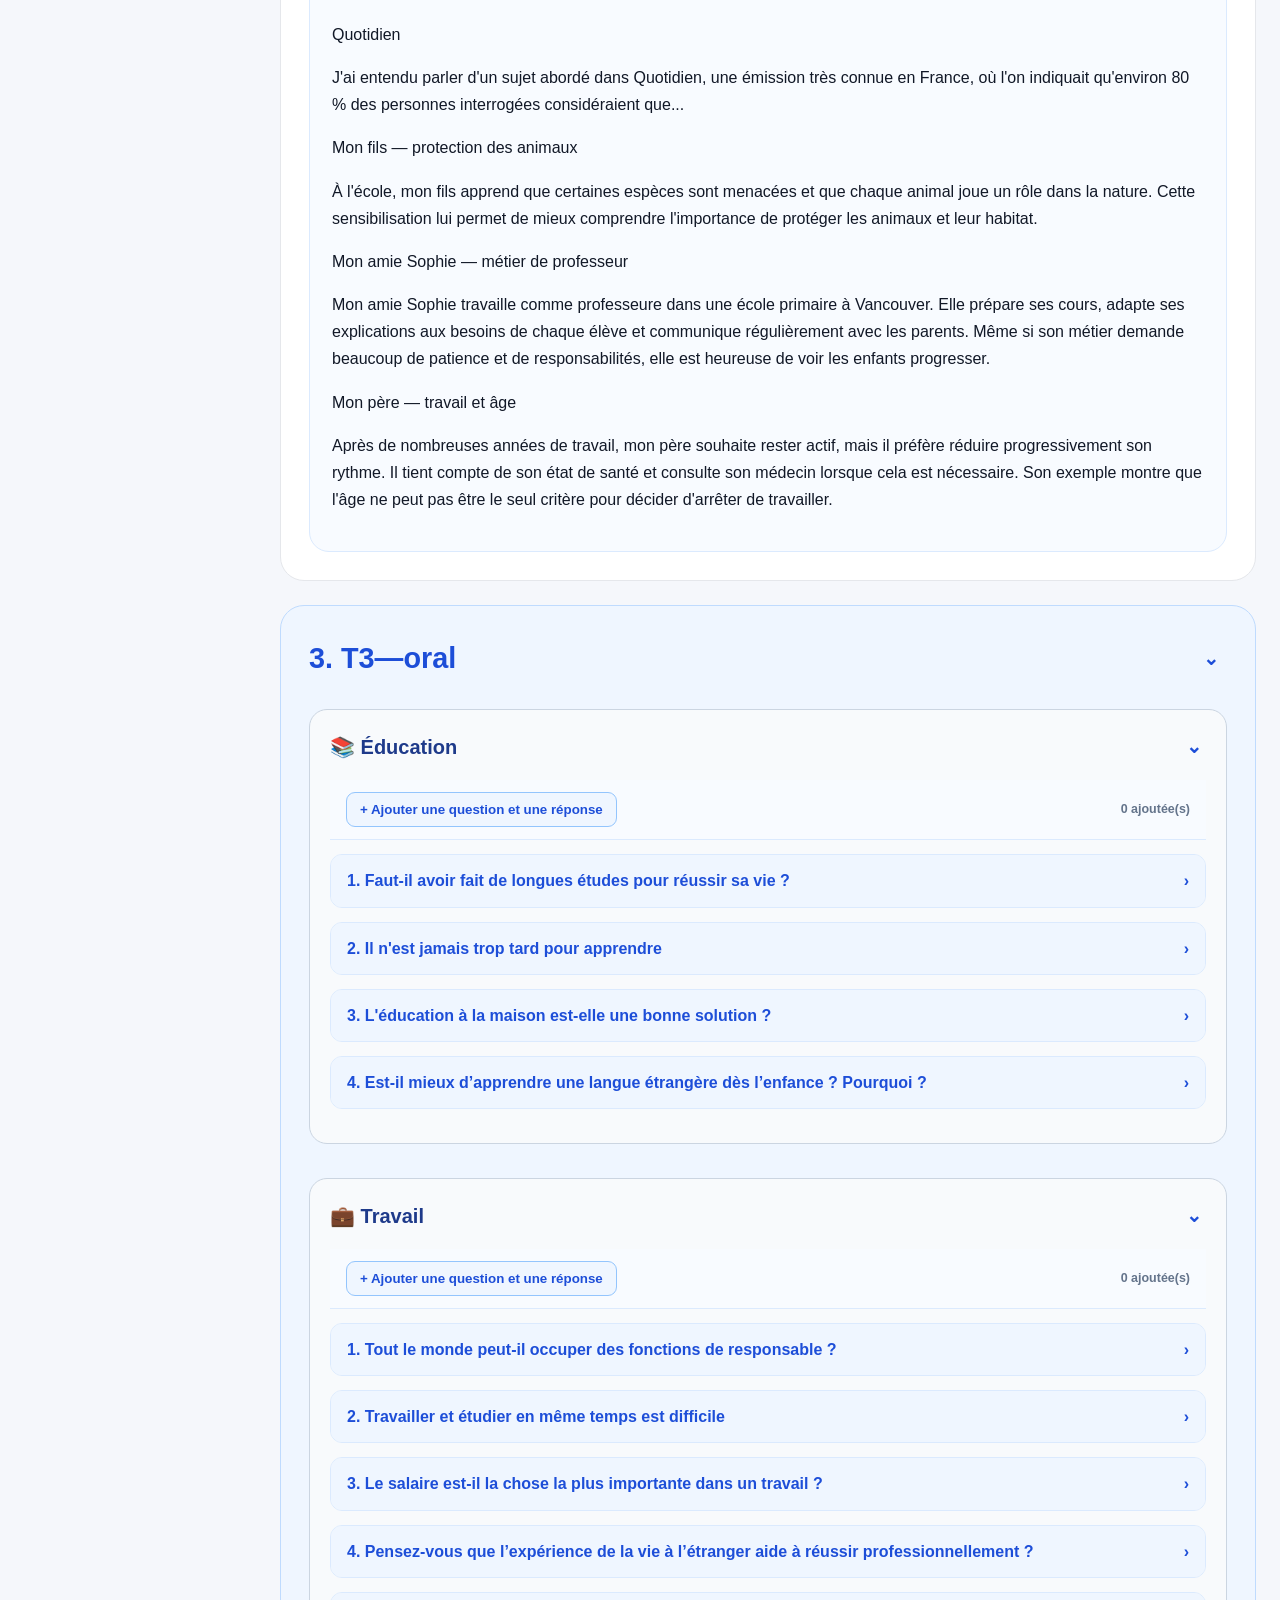
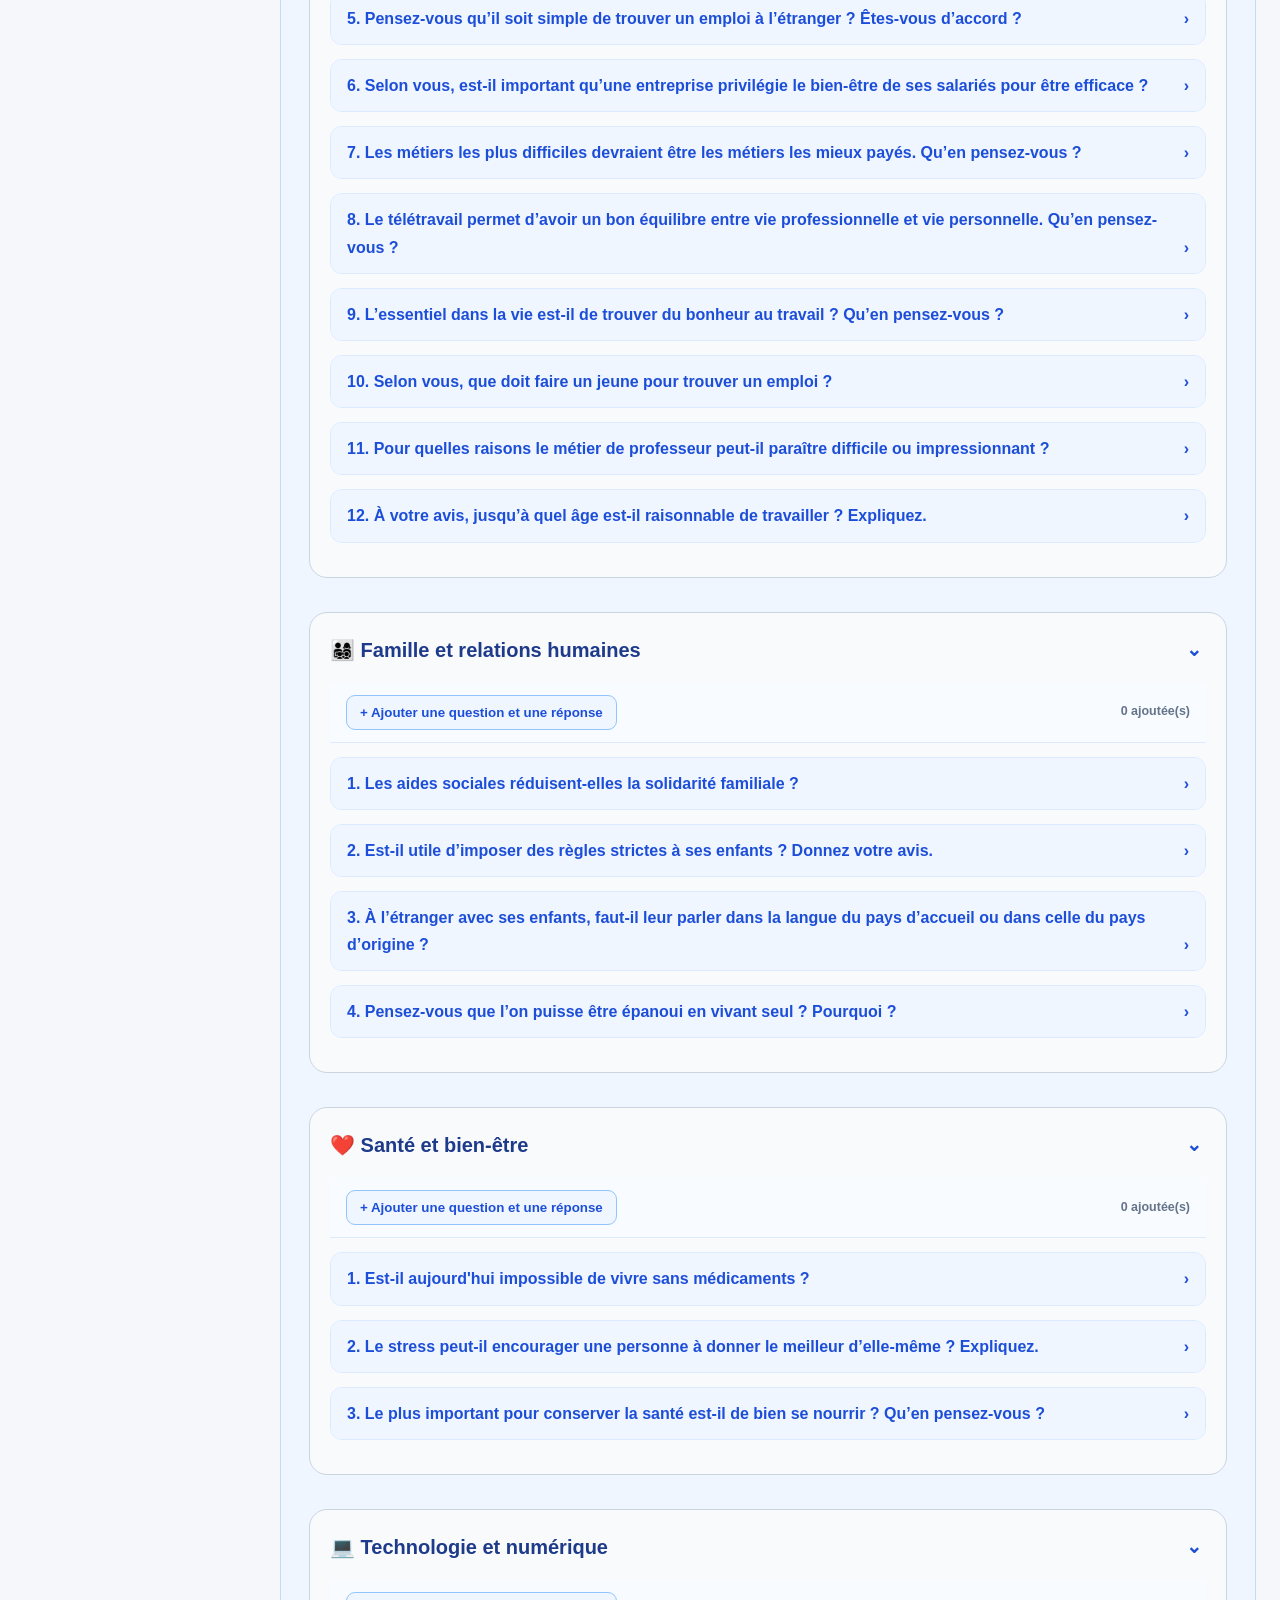
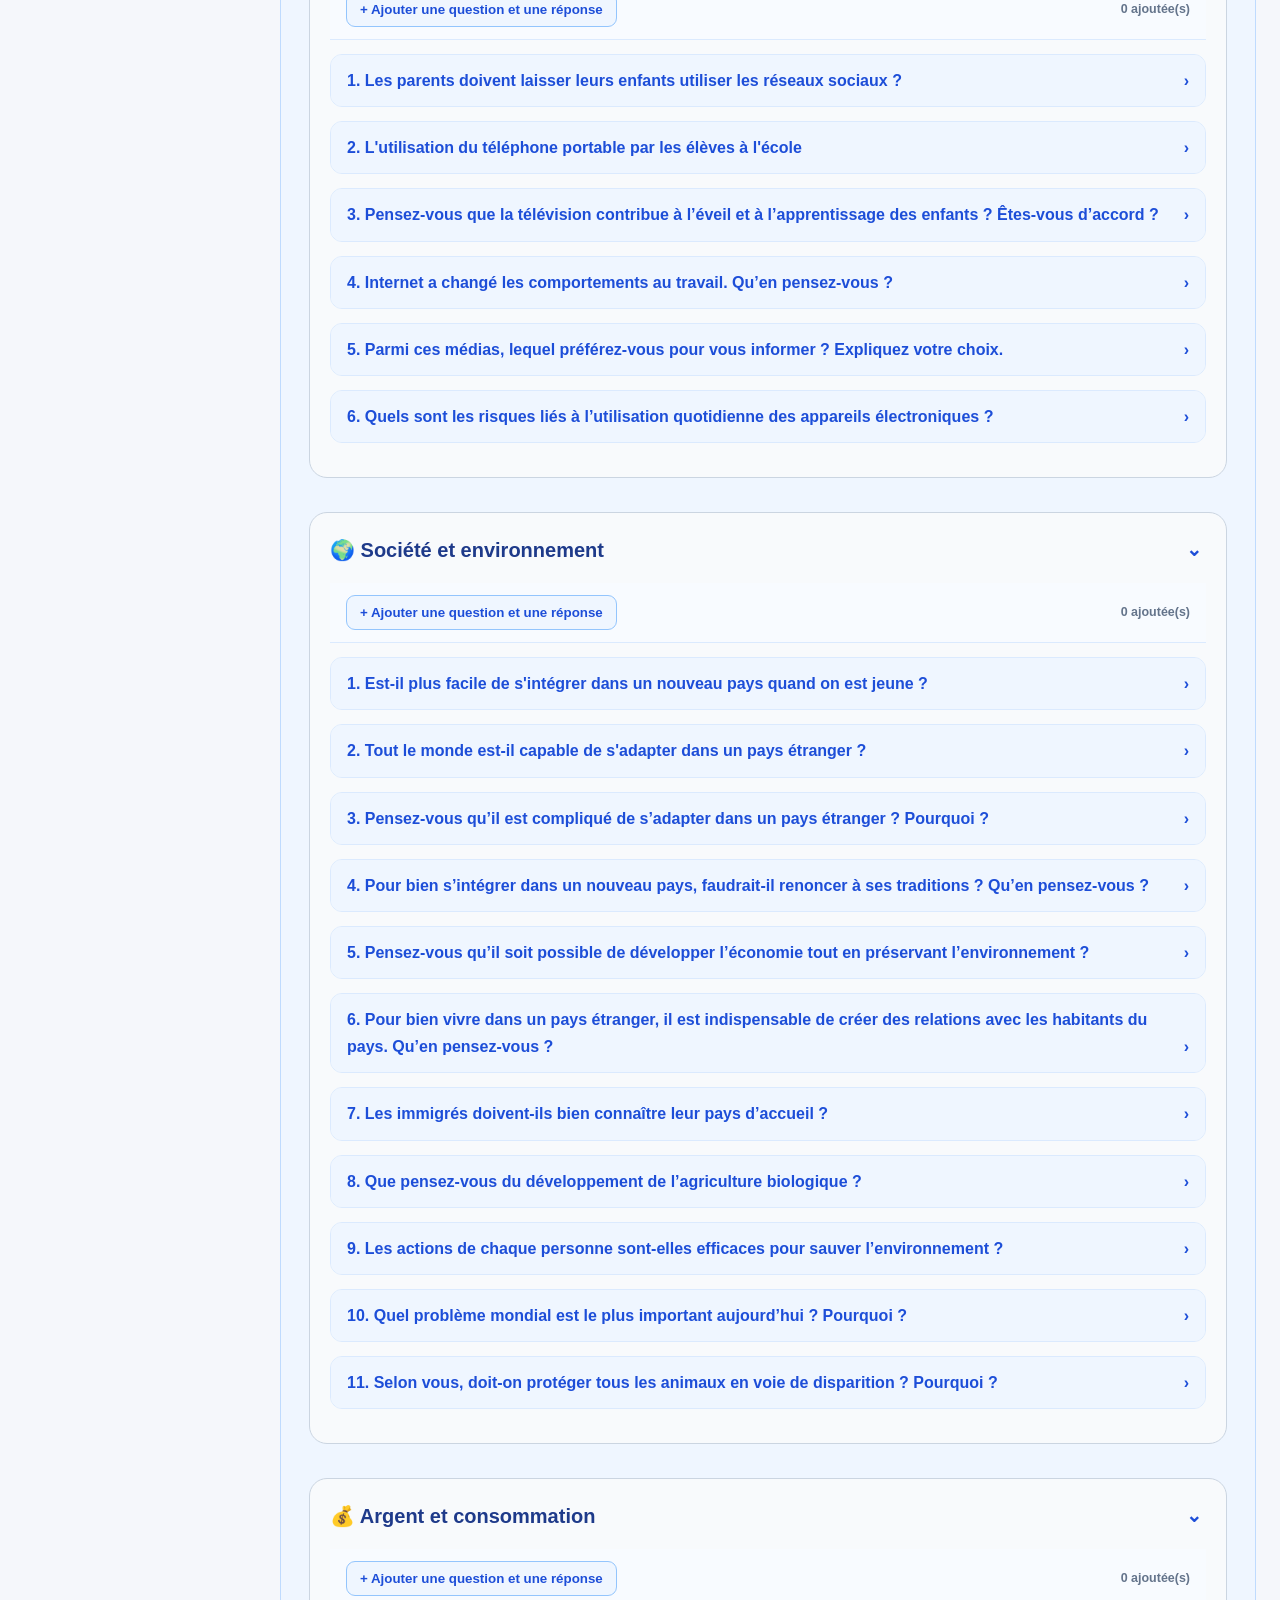
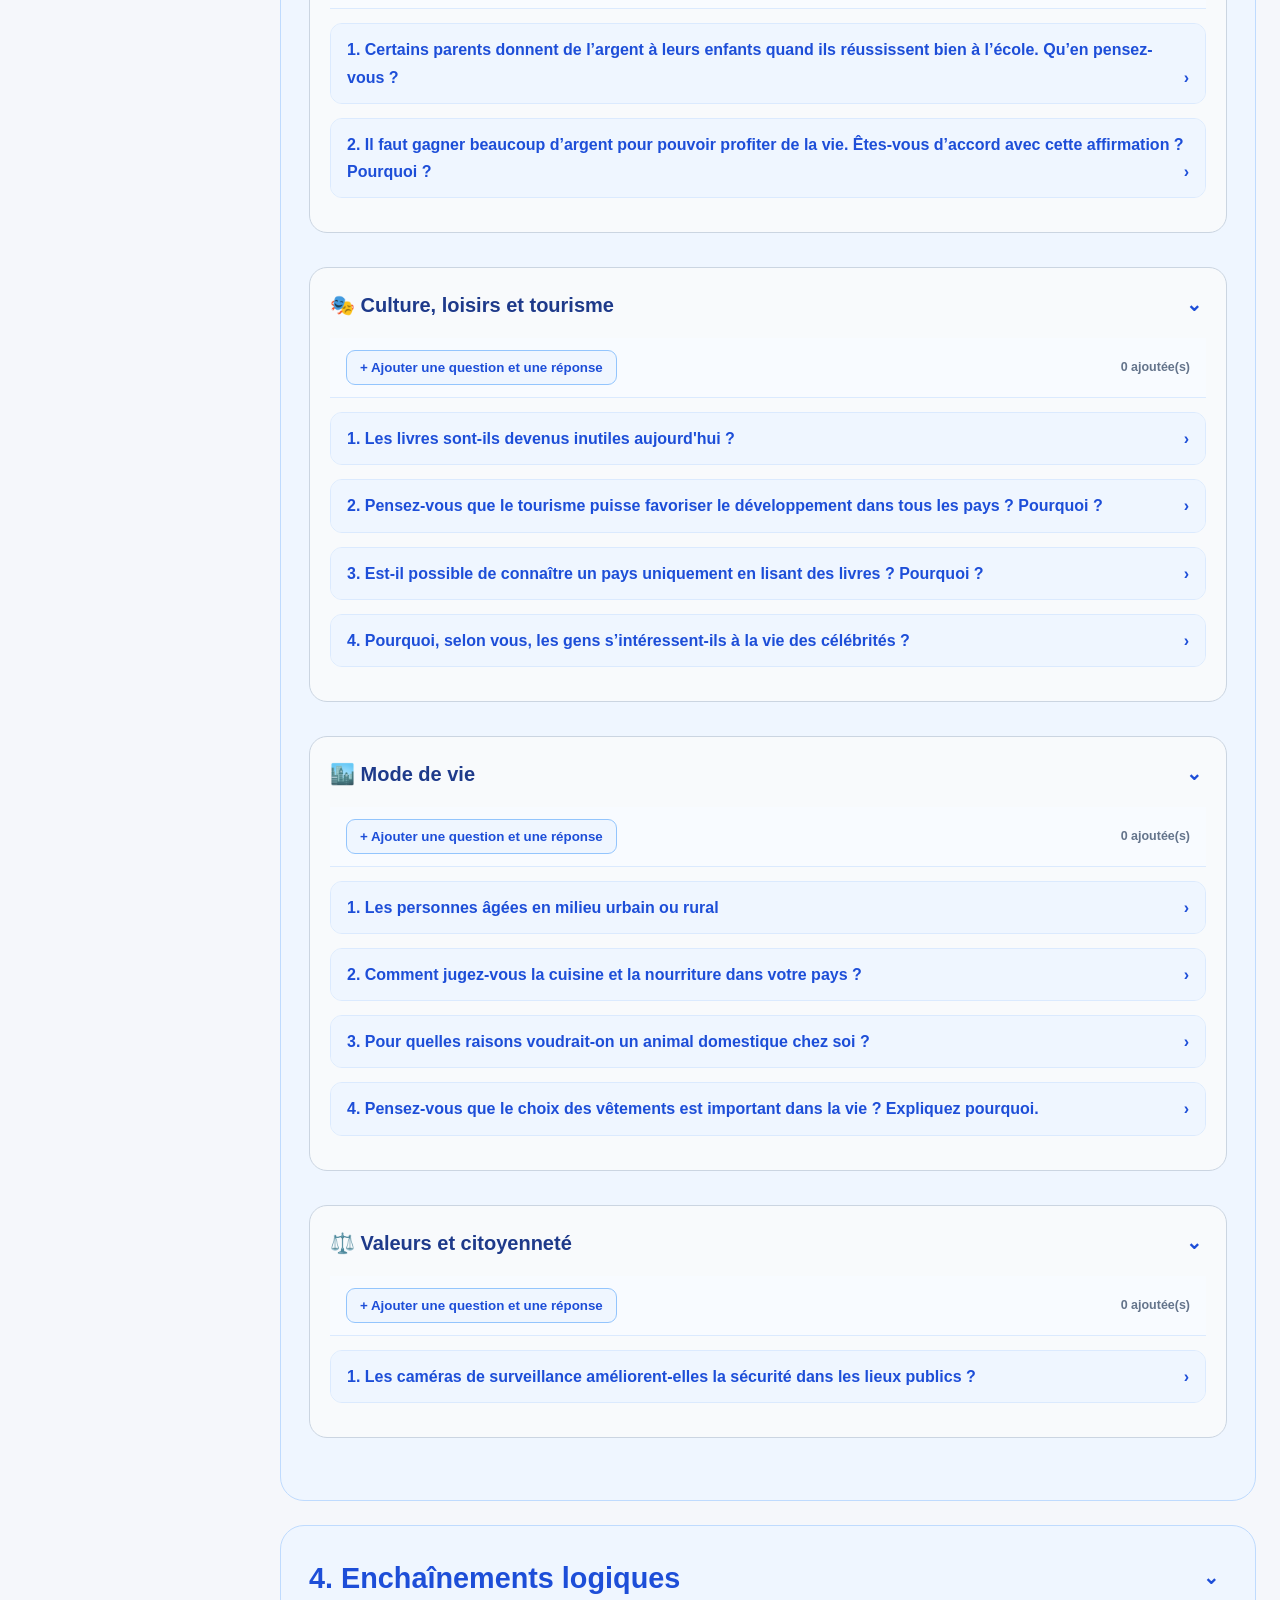
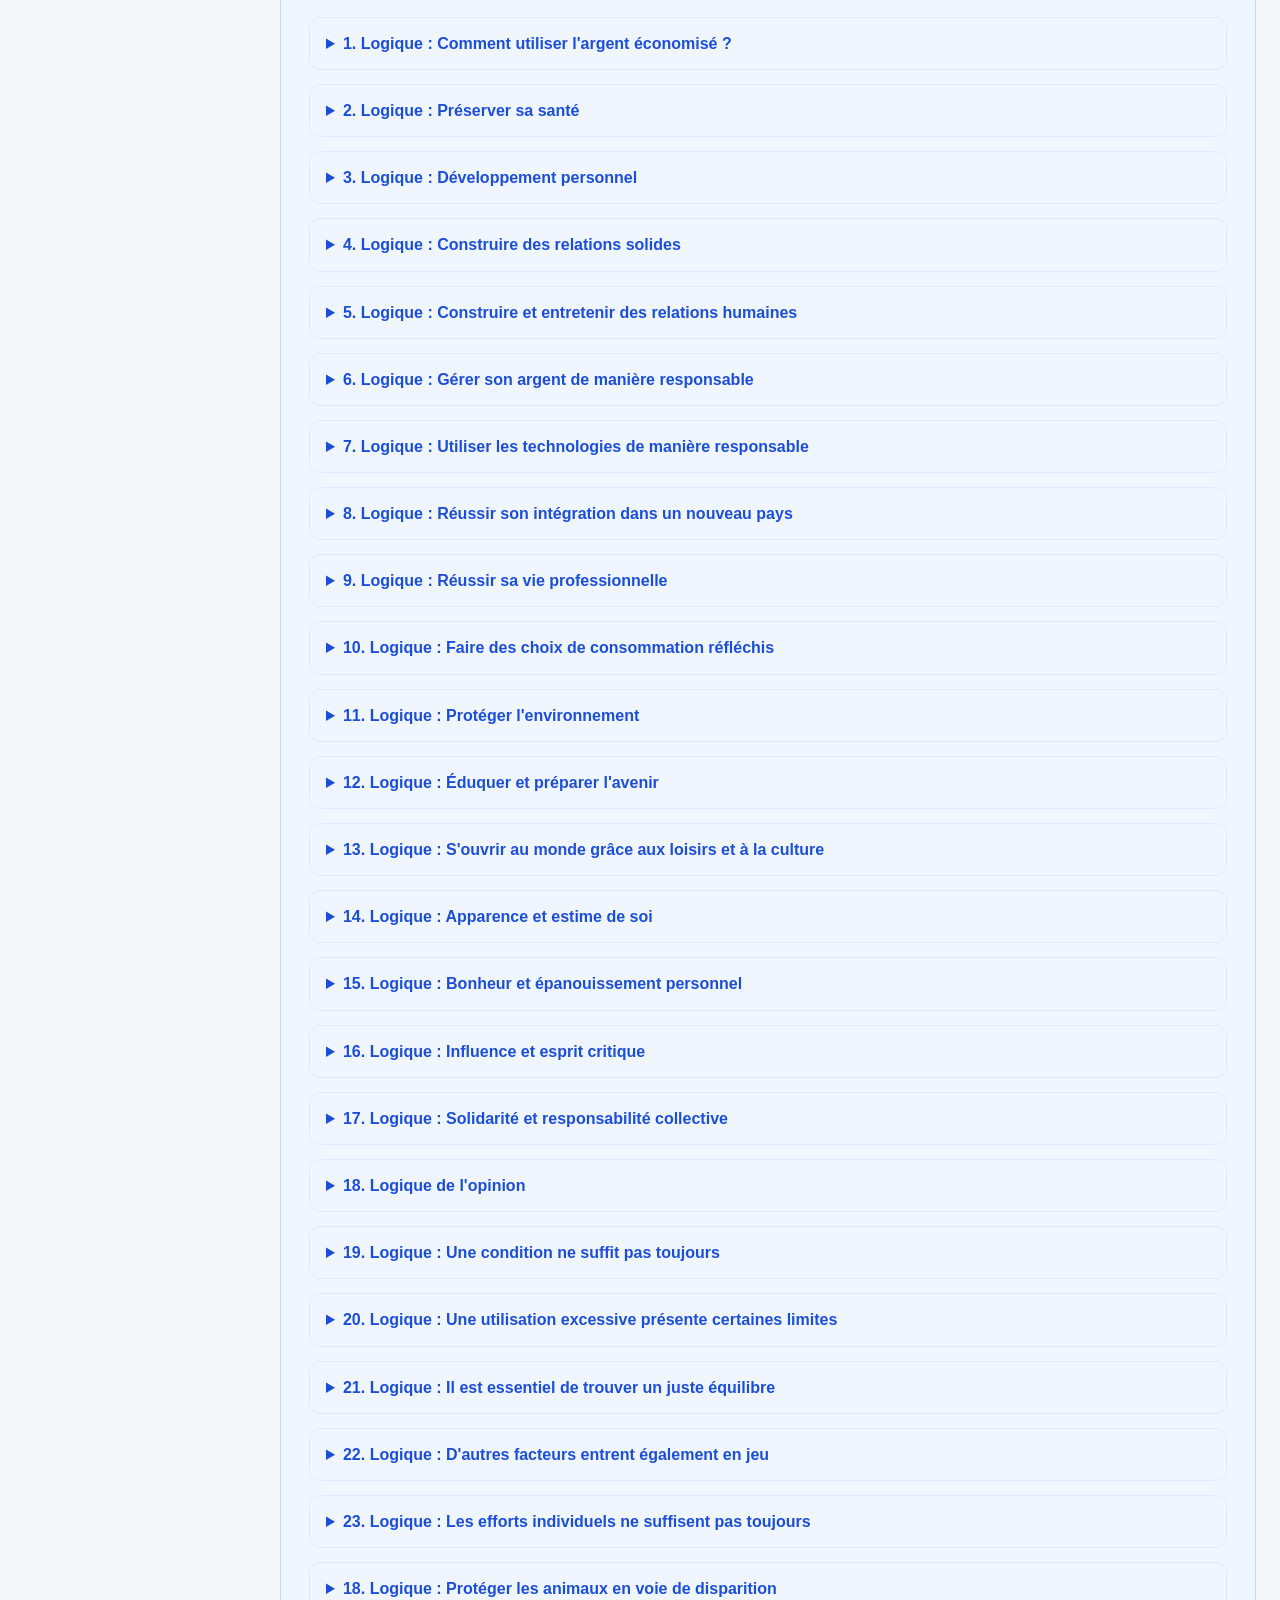
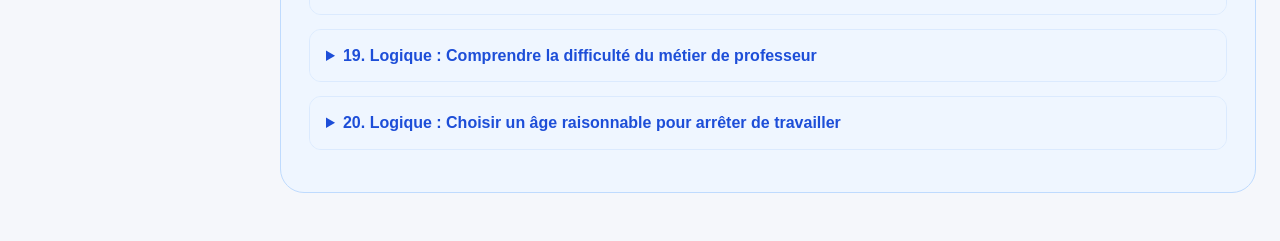
==== commit b6d8dd4b: "Add three reusable corpus chains and complete missing T3 answers" ====
--- a/index.html
+++ b/index.html
@@ -7,15 +7,15 @@
   <meta http-equiv="Pragma" content="no-cache" />
   <meta http-equiv="Expires" content="0" />
   <title>Modèle et questions - Webpage</title>
-  <link rel="stylesheet" href="styles.css?v=20260712.2" />
-  <link rel="stylesheet" href="site-nav.css?v=20260712.2" />
+  <link rel="stylesheet" href="styles.css?v=20260712.3" />
+  <link rel="stylesheet" href="site-nav.css?v=20260712.3" />
 </head>
 <body>
   <nav class="site-switcher" aria-label="学习页面切换">
-    <a href="t1.html?v=20260712.2">T1 Présentation</a>
-    <a href="t2.html?v=20260712.2">T2 Expression orale</a>
-    <a class="active" href="index.html?v=20260712.2">T3 Expression orale</a>
-    <a href="writing.html?v=20260712.2">Expression écrite</a>
+    <a href="t1.html?v=20260712.3">T1 Présentation</a>
+    <a href="t2.html?v=20260712.3">T2 Expression orale</a>
+    <a class="active" href="index.html?v=20260712.3">T3 Expression orale</a>
+    <a href="writing.html?v=20260712.3">Expression écrite</a>
     <div class="top-study-actions" aria-label="Outils de surlignage et d'annotation"><button id="highlightYellowBtn" type="button" title="Surligner en jaune">🟨 <span>Surligner</span></button><button id="highlightGreenBtn" type="button" title="Surligner en vert">🟩 <span>Surligner</span></button><button id="noteBtn" type="button" title="Annoter">✎ <span>Annoter</span></button><button data-delete-one type="button" title="Supprimer un seul marquage">⌫ <span>Supprimer</span></button></div><button id="clearHighlightsBtn" type="button" hidden></button><button id="clearNotesBtn" type="button" hidden></button>
   </nav>
   <div class="layout">
@@ -1523,7 +1523,8 @@
 
     </main>
   </div>
-  <script src="t3-batch-questions.js?v=20260712.2"></script>
+  <script src="t3-universal-corpus.js?v=20260712.3"></script>
+  <script src="t3-batch-questions.js?v=20260712.3"></script>
   <script>
 
     function colorTemplateFragments() {
@@ -1759,6 +1760,7 @@
     }
 
     restoreAnnotations();
+    window.applyT3UniversalCorpus?.();
     window.applyT3QuestionVariants?.();
     const generatedTemplateRevision='generated-template-100-v1';
     const generatedTemplateNeedsRefresh=localStorage.getItem('tcf-t3-generated-template-revision')!==generatedTemplateRevision;
@@ -1815,11 +1817,11 @@
 
       const categories = [
         ['categorie-education', '📚 Éducation', ['etudes', 'trop-tard', 'education-maison', 'langue-enfance']],
-        ['categorie-travail', '💼 Travail', ['responsable', 'travailler-etudier', 'salaire', 'experience-etranger-reussite', 'emploi-etranger-simple', 'bien-etre-salaries', 'metiers-difficiles-salaire', 'teletravail-equilibre', 'bonheur-travail', 'jeune-trouver-emploi']],
+        ['categorie-travail', '💼 Travail', ['responsable', 'travailler-etudier', 'salaire', 'experience-etranger-reussite', 'emploi-etranger-simple', 'bien-etre-salaries', 'metiers-difficiles-salaire', 'teletravail-equilibre', 'bonheur-travail', 'jeune-trouver-emploi', 'metier-professeur-difficile', 'age-raisonnable-travailler']],
         ['categorie-famille', '👨‍👩‍👧‍👦 Famille et relations humaines', ['aides-sociales', 'regles-strictes-enfants', 'langue-enfants-etranger', 'epanoui-vivre-seul']],
         ['categorie-sante', '❤️ Santé et bien-être', ['medicaments', 'stress-meilleur-soi', 'sante-alimentation']],
         ['categorie-technologie', '💻 Technologie et numérique', ['reseaux-sociaux', 'telephone-ecole', 'television-apprentissage-enfants', 'internet-travail', 'media-information', 'risques-appareils-electroniques']],
-        ['categorie-societe', '🌍 Société et environnement', ['integration-jeune', 'adaptation', 'adaptation-pays-compliquee', 'integration-traditions', 'economie-environnement', 'relations-habitants', 'immigres-pays-accueil', 'agriculture-biologique', 'actions-individuelles-environnement', 'probleme-mondial']],
+        ['categorie-societe', '🌍 Société et environnement', ['integration-jeune', 'adaptation', 'adaptation-pays-compliquee', 'integration-traditions', 'economie-environnement', 'relations-habitants', 'immigres-pays-accueil', 'agriculture-biologique', 'actions-individuelles-environnement', 'probleme-mondial', 'animaux-disparition']],
         ['categorie-argent', '💰 Argent et consommation', ['argent-reussite-ecole', 'argent-profiter-vie']],
         ['categorie-culture', '🎭 Culture, loisirs et tourisme', ['livres', 'tourisme-developpement-pays', 'connaitre-pays-livres', 'interet-celebrites']],
         ['categorie-mode-vie', '🏙️ Mode de vie', ['urbain-rural', 'cuisine-pays', 'animal-domestique', 'vetements-vie']],
@@ -2191,9 +2193,9 @@
       });
     }
   </script>
-  <script src="t3-editor.js?v=20260712.2"></script>
-  <script src="french-only.js?v=20260712.2"></script>
-  <script src="module-collapse.js?v=20260712.2"></script>
-  <script src="delete-one.js?v=20260712.2"></script>
+  <script src="t3-editor.js?v=20260712.3"></script>
+  <script src="french-only.js?v=20260712.3"></script>
+  <script src="module-collapse.js?v=20260712.3"></script>
+  <script src="delete-one.js?v=20260712.3"></script>
 </body>
 </html>
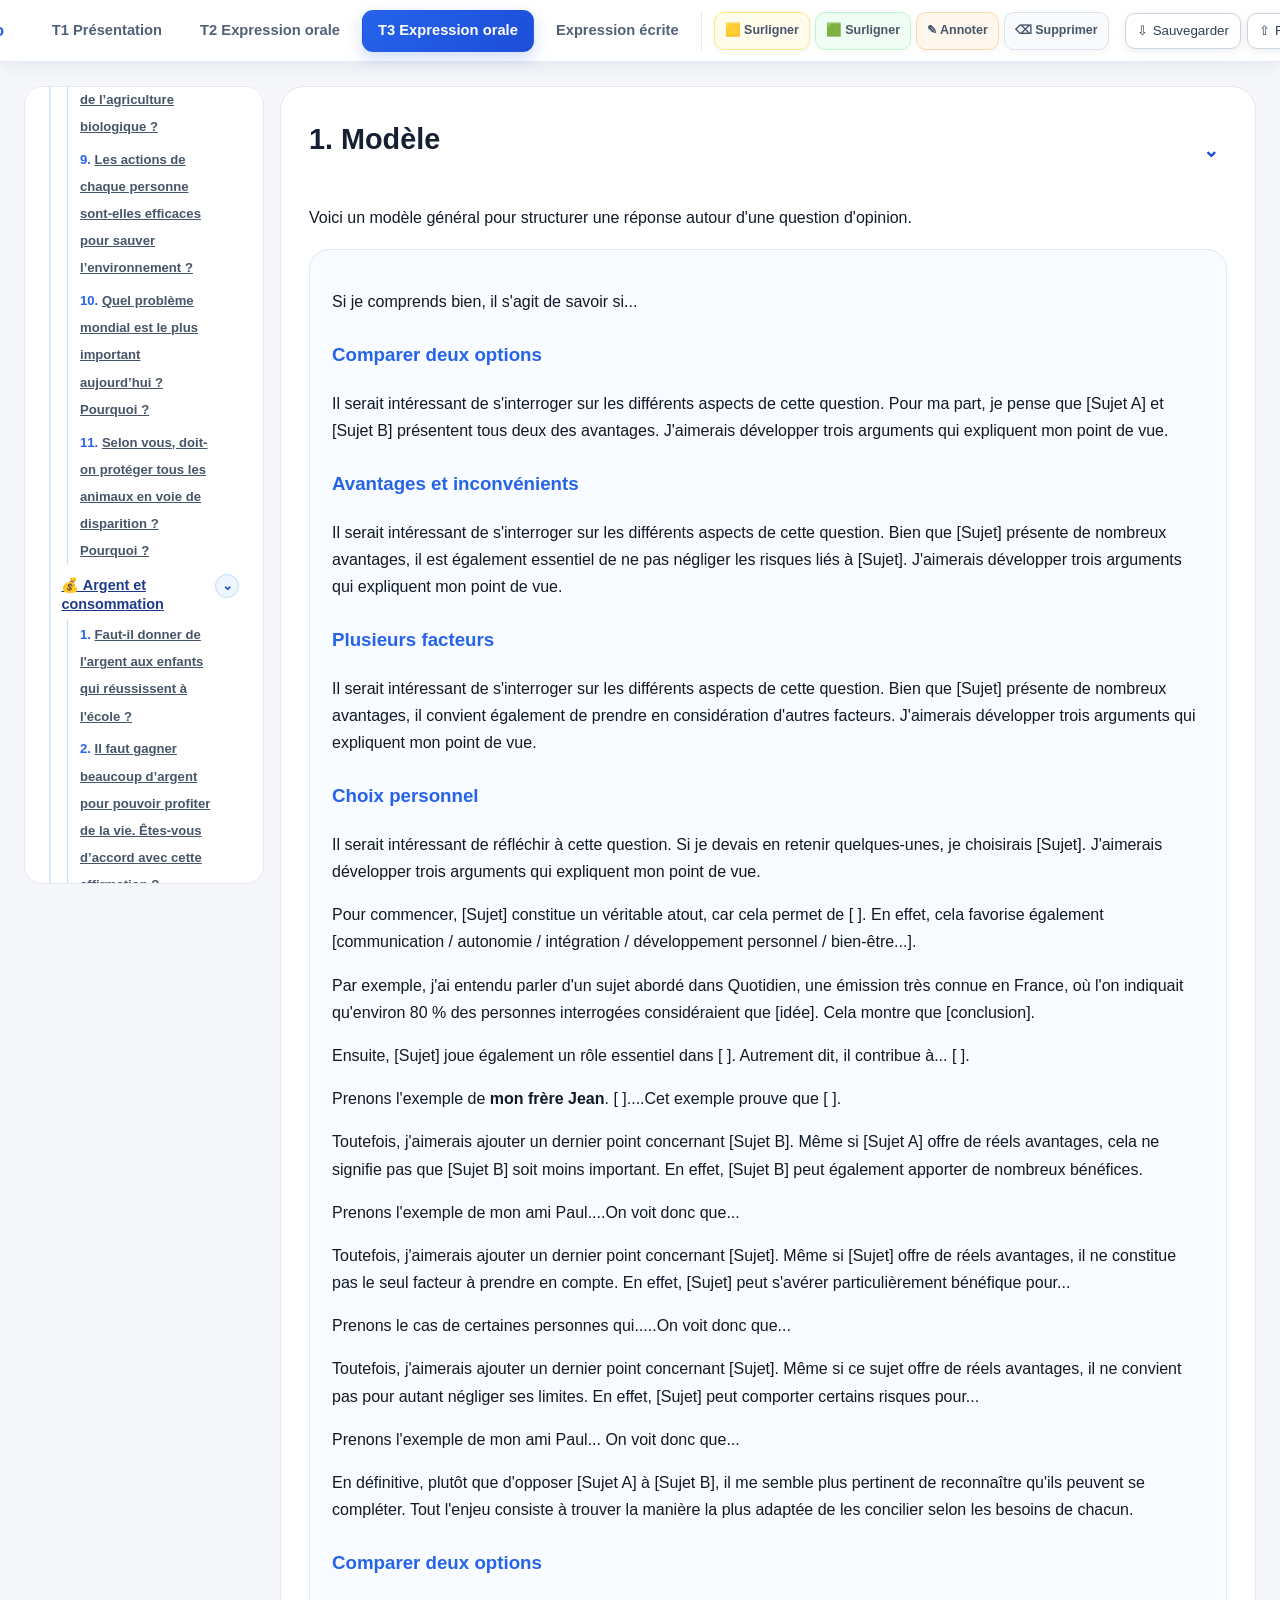
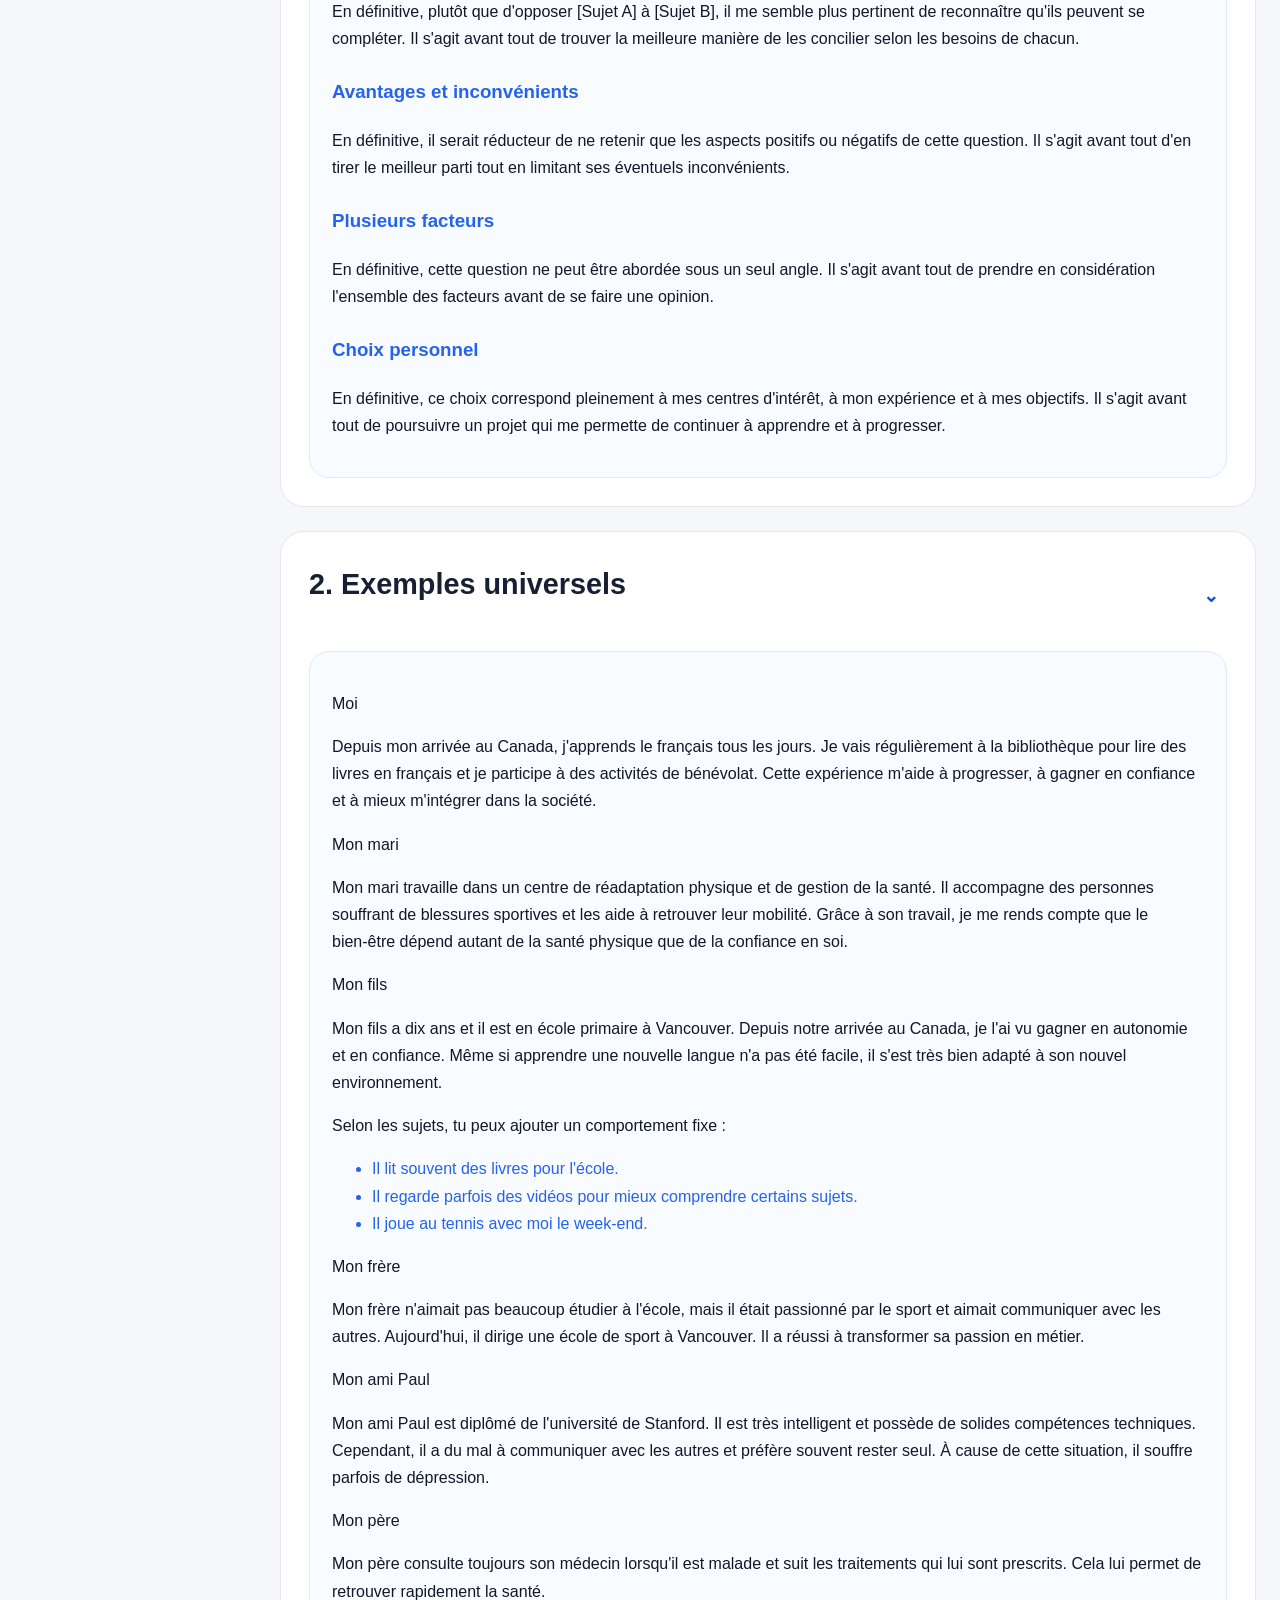
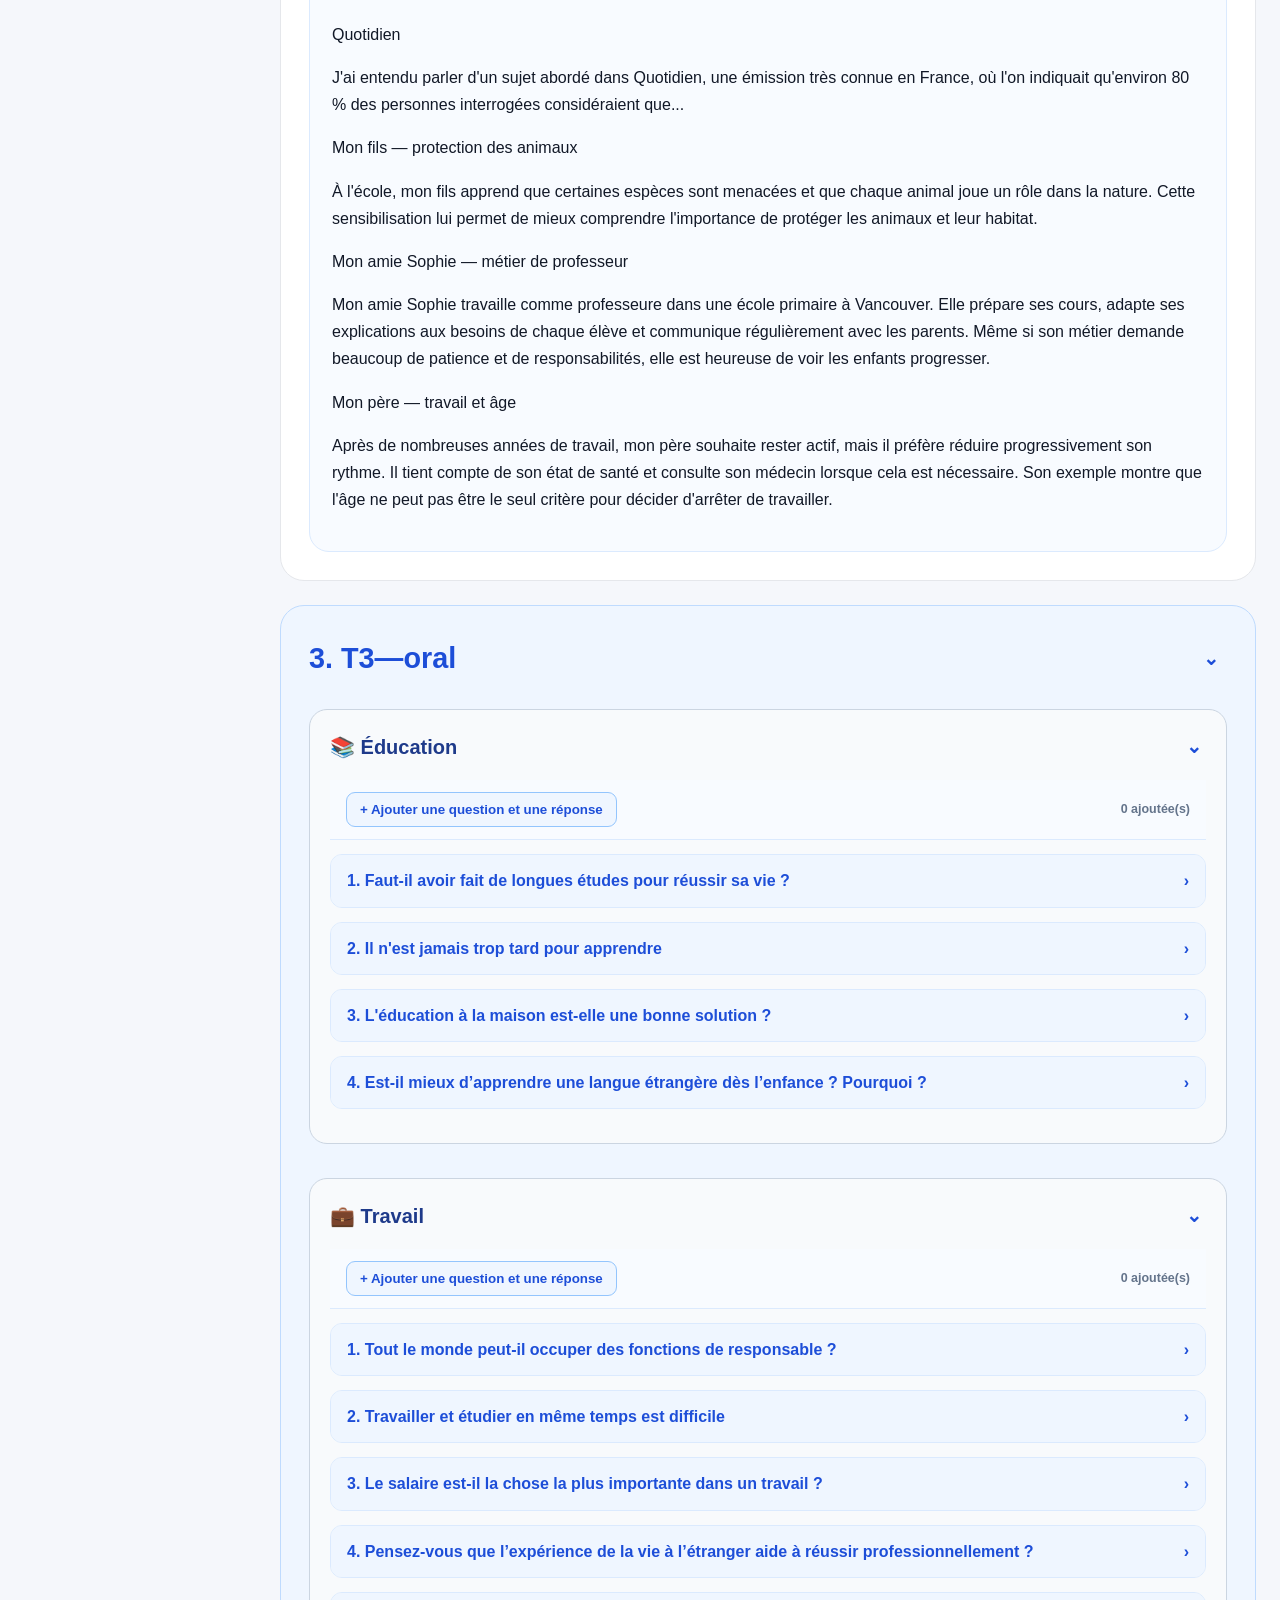
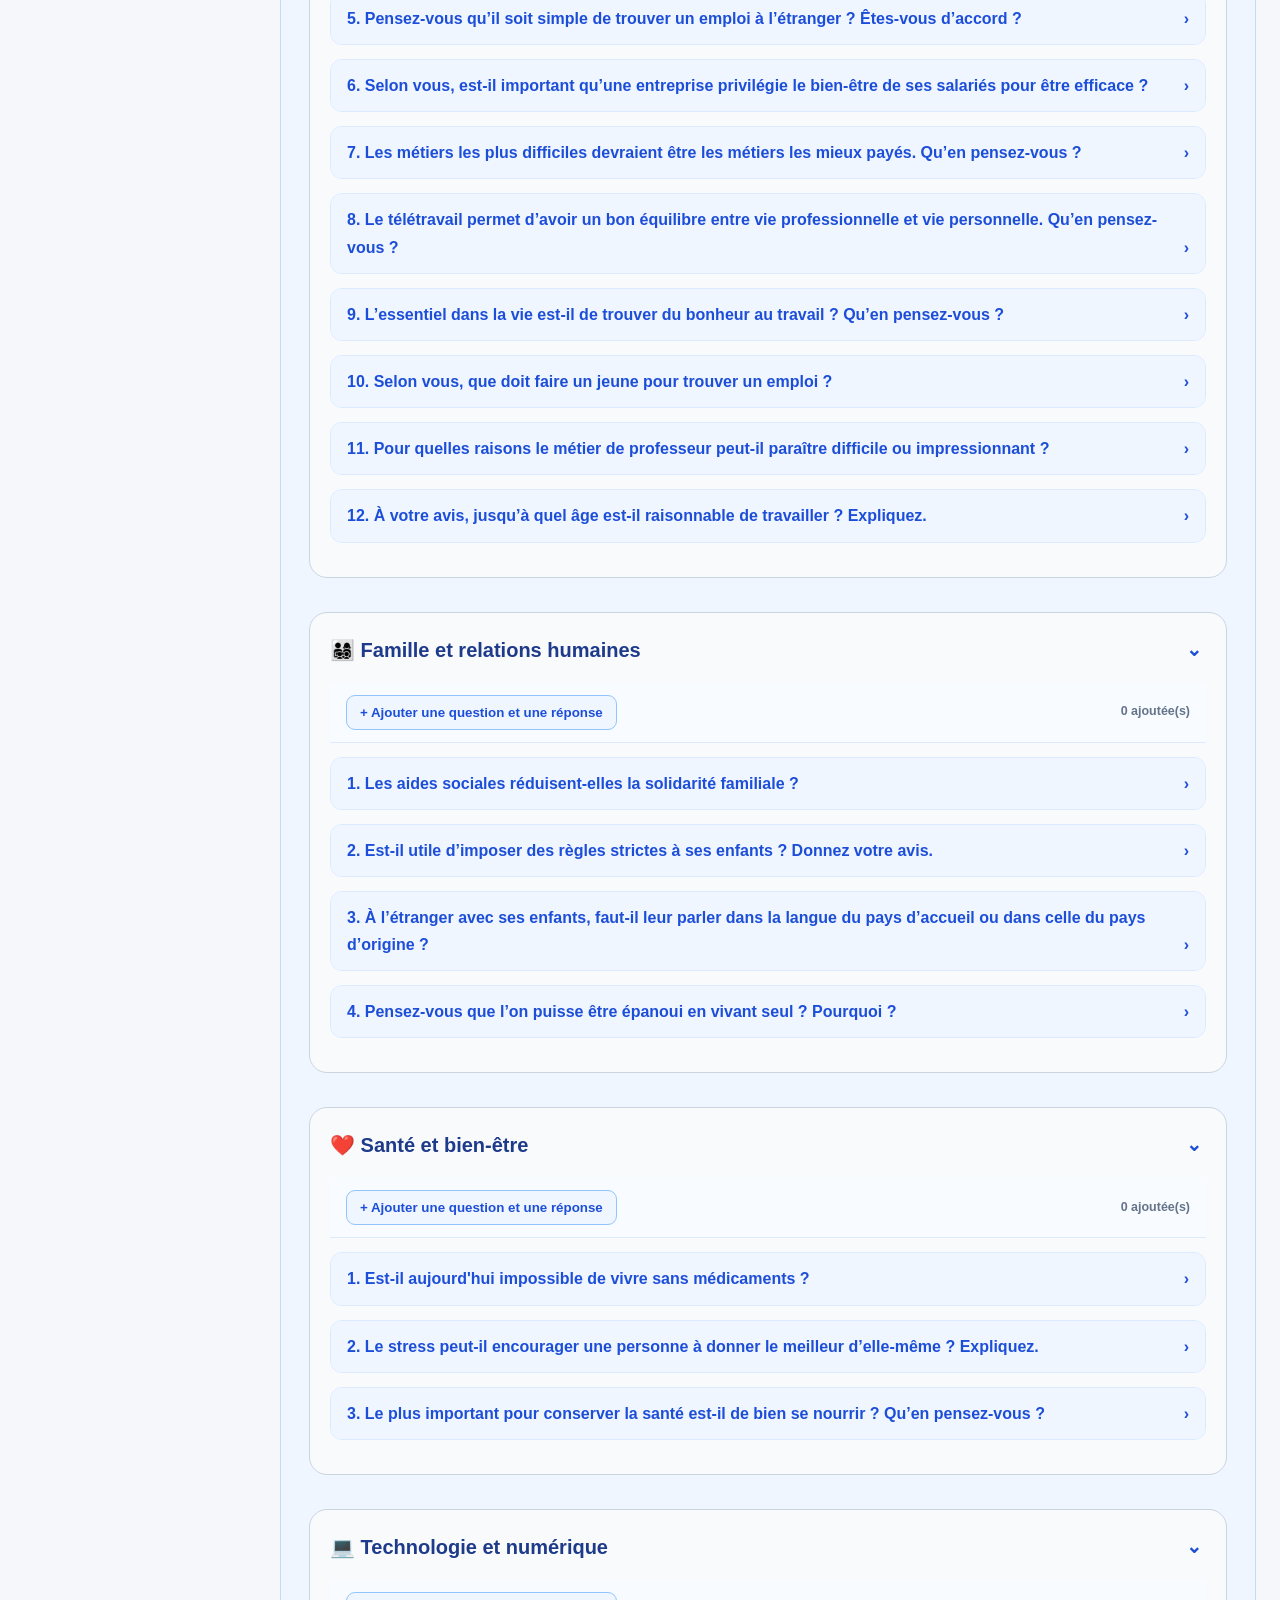
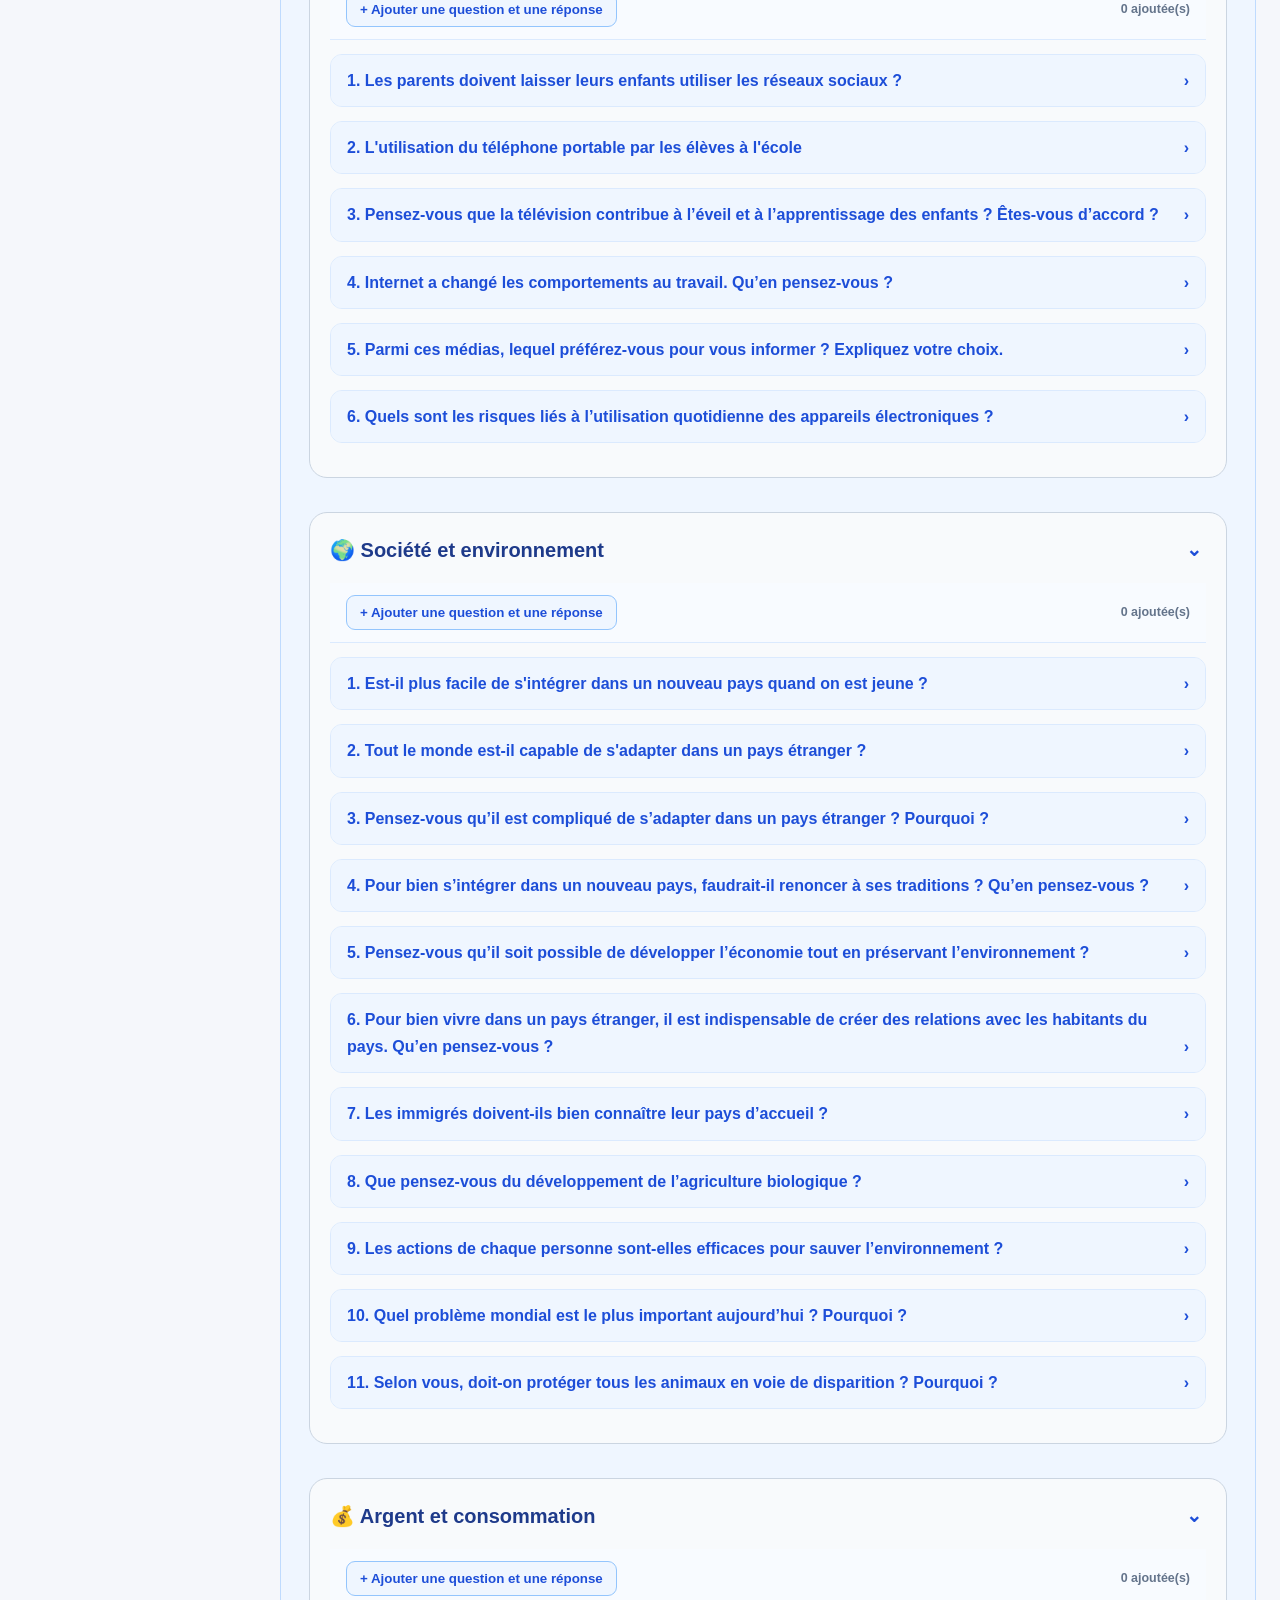
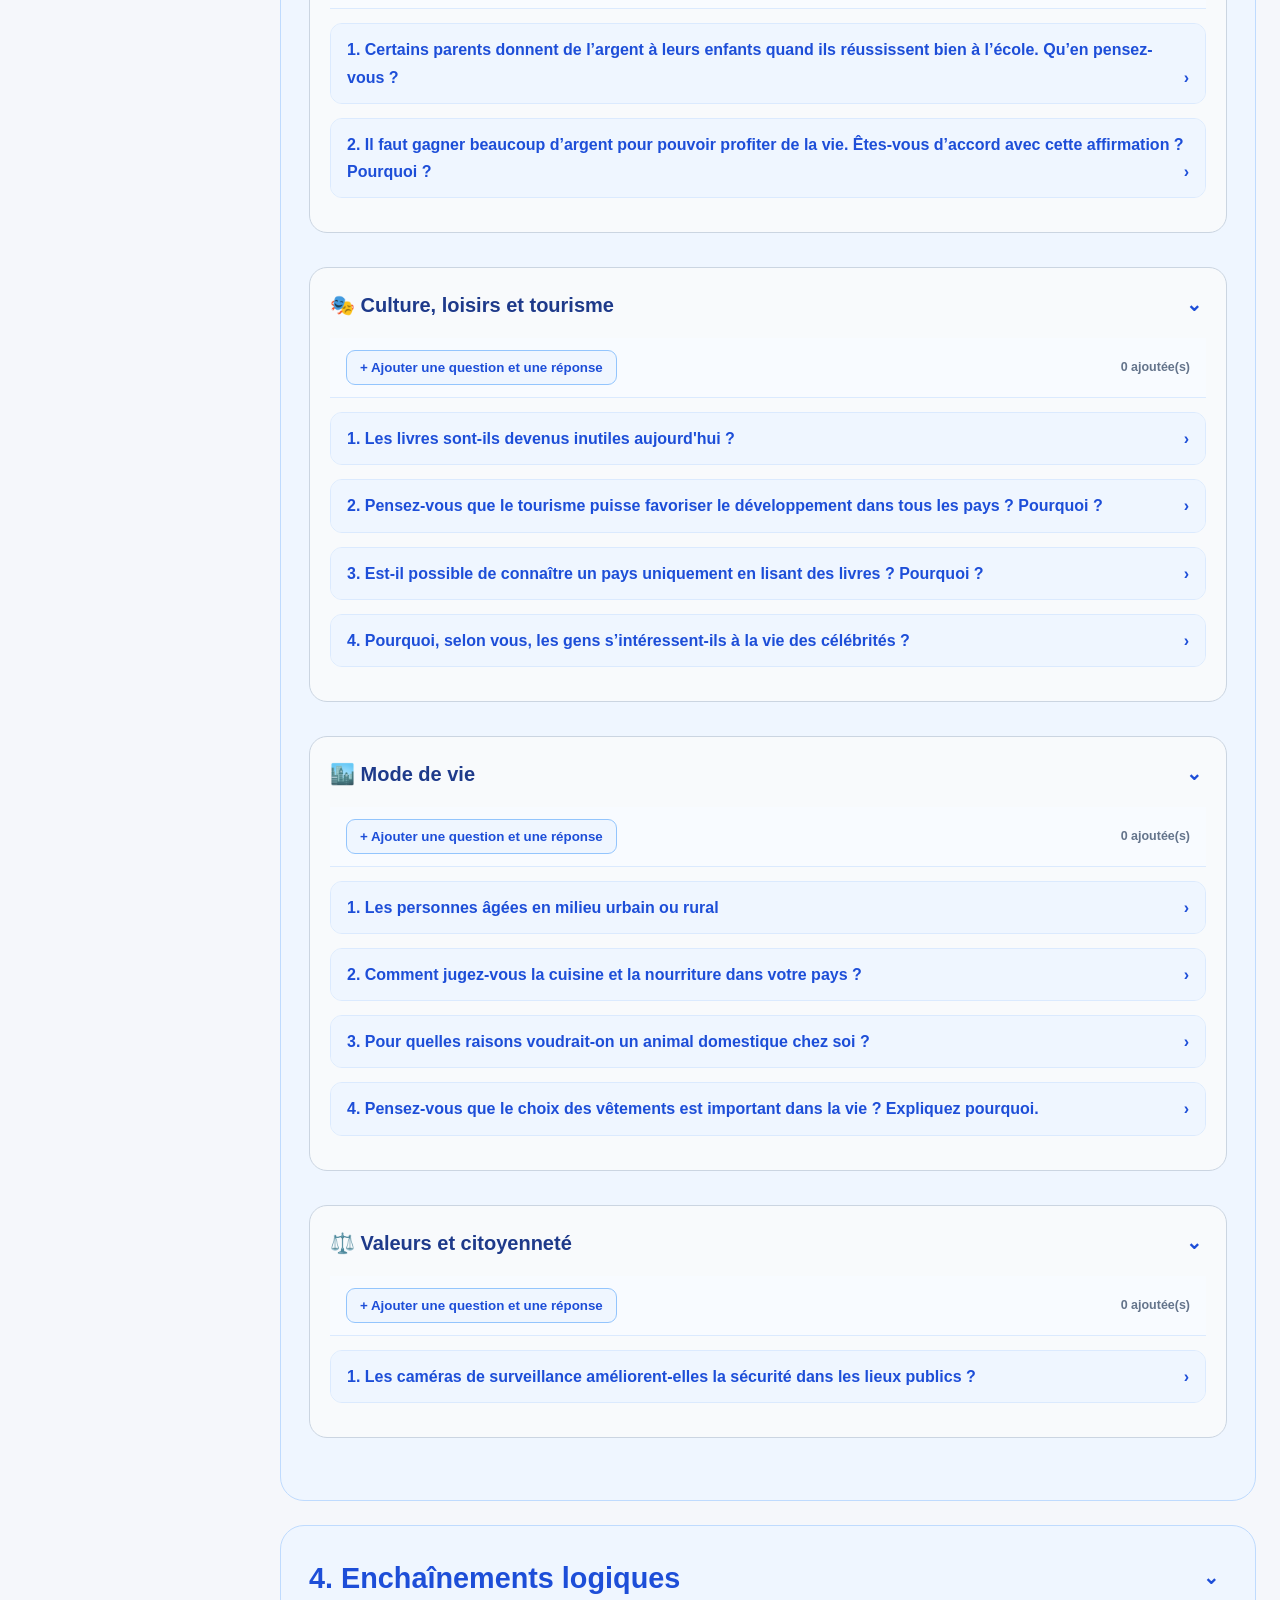
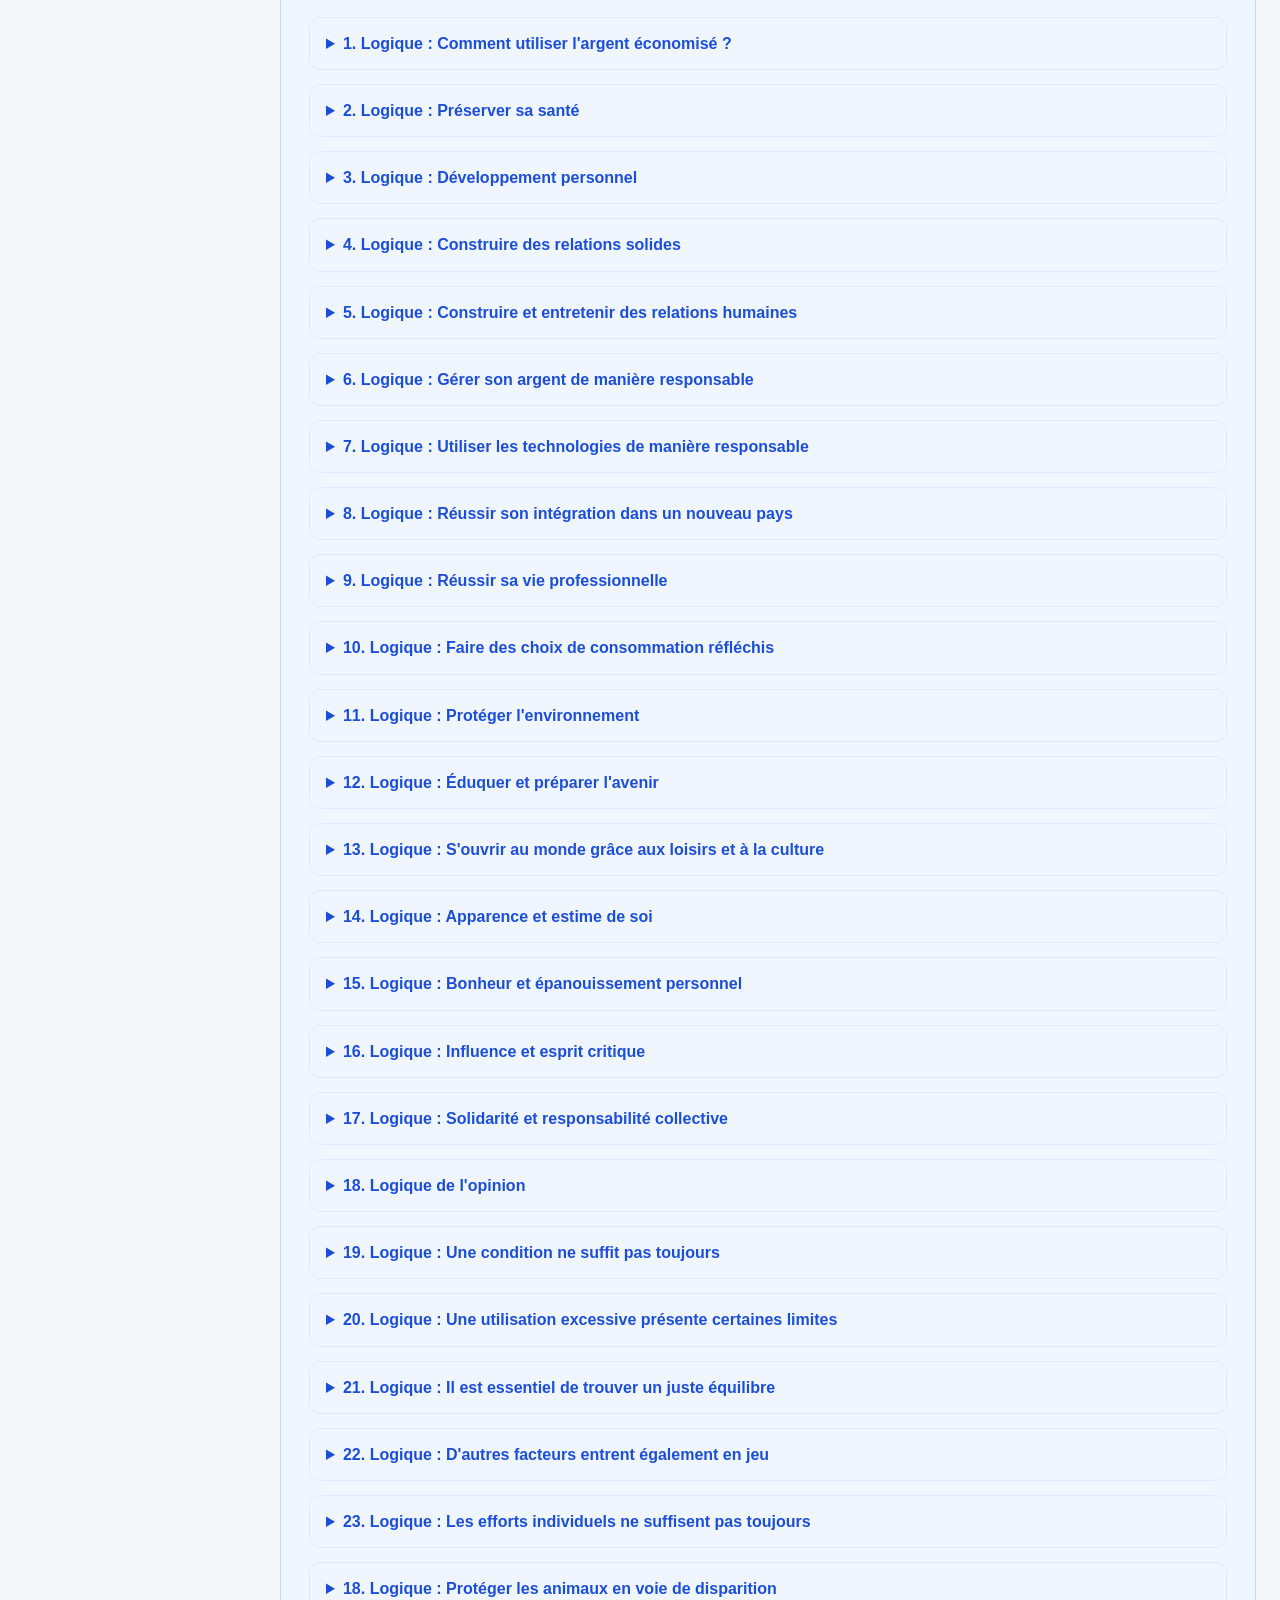
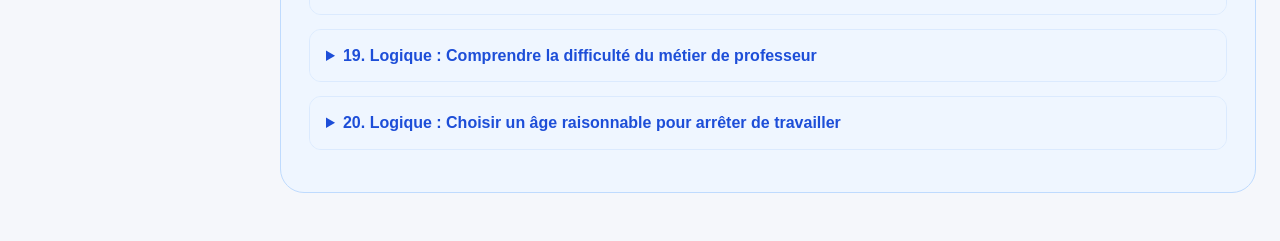
==== commit 12256708: "Add local and web data backup sync for T1 and T2" ====
--- a/index.html
+++ b/index.html
@@ -7,15 +7,15 @@
   <meta http-equiv="Pragma" content="no-cache" />
   <meta http-equiv="Expires" content="0" />
   <title>Modèle et questions - Webpage</title>
-  <link rel="stylesheet" href="styles.css?v=20260712.3" />
-  <link rel="stylesheet" href="site-nav.css?v=20260712.3" />
+  <link rel="stylesheet" href="styles.css?v=20260712.6" />
+  <link rel="stylesheet" href="site-nav.css?v=20260712.6" />
 </head>
 <body>
   <nav class="site-switcher" aria-label="学习页面切换">
-    <a href="t1.html?v=20260712.3">T1 Présentation</a>
-    <a href="t2.html?v=20260712.3">T2 Expression orale</a>
-    <a class="active" href="index.html?v=20260712.3">T3 Expression orale</a>
-    <a href="writing.html?v=20260712.3">Expression écrite</a>
+    <a href="t1.html?v=20260712.6">T1 Présentation</a>
+    <a href="t2.html?v=20260712.6">T2 Expression orale</a>
+    <a class="active" href="index.html?v=20260712.6">T3 Expression orale</a>
+    <a href="writing.html?v=20260712.6">Expression écrite</a>
     <div class="top-study-actions" aria-label="Outils de surlignage et d'annotation"><button id="highlightYellowBtn" type="button" title="Surligner en jaune">🟨 <span>Surligner</span></button><button id="highlightGreenBtn" type="button" title="Surligner en vert">🟩 <span>Surligner</span></button><button id="noteBtn" type="button" title="Annoter">✎ <span>Annoter</span></button><button data-delete-one type="button" title="Supprimer un seul marquage">⌫ <span>Supprimer</span></button></div><button id="clearHighlightsBtn" type="button" hidden></button><button id="clearNotesBtn" type="button" hidden></button>
   </nav>
   <div class="layout">
@@ -1523,8 +1523,8 @@
 
     </main>
   </div>
-  <script src="t3-universal-corpus.js?v=20260712.3"></script>
-  <script src="t3-batch-questions.js?v=20260712.3"></script>
+  <script src="t3-universal-corpus.js?v=20260712.6"></script>
+  <script src="t3-batch-questions.js?v=20260712.6"></script>
   <script>
 
     function colorTemplateFragments() {
@@ -2193,9 +2193,10 @@
       });
     }
   </script>
-  <script src="t3-editor.js?v=20260712.3"></script>
-  <script src="french-only.js?v=20260712.3"></script>
-  <script src="module-collapse.js?v=20260712.3"></script>
-  <script src="delete-one.js?v=20260712.3"></script>
+  <script src="t3-editor.js?v=20260712.6"></script>
+  <script src="data-sync.js?v=20260712.6"></script>
+  <script src="french-only.js?v=20260712.6"></script>
+  <script src="module-collapse.js?v=20260712.6"></script>
+  <script src="delete-one.js?v=20260712.6"></script>
 </body>
 </html>
--- a/styles.css
+++ b/styles.css
@@ -954,6 +954,18 @@
 @supports not selector(:has(*)) {
   .sidebar.is-collapsed {
     margin-right: -224px;
+  }
+}
+
+@media (max-width: 1024px) {
+  .sidebar {
+    max-height: 52vh;
+    overflow-y: auto;
+    overscroll-behavior: contain;
+  }
+
+  .sidebar .t3-category-list .nav-category > ul a {
+    text-wrap: pretty;
   }
 }
 
--- a/site-nav.css
+++ b/site-nav.css
@@ -152,6 +152,10 @@
 
 @media print { .site-switcher { display: none !important; } }
 
+.data-sync-actions{display:flex;align-items:center;gap:6px;margin-left:auto;padding-left:10px}.data-sync-actions button{display:inline-flex;align-items:center;gap:5px;min-height:36px;padding:7px 11px;color:#334155;background:#fff;border:1px solid #cbd5e1;border-radius:10px;font:750 .78rem/1 inherit;white-space:nowrap;cursor:pointer;box-shadow:0 2px 8px rgba(15,23,42,.08)}.data-sync-actions button:hover{color:#1d4ed8;border-color:#93c5fd;background:#eff6ff}.data-sync-toast{position:fixed;right:18px;bottom:18px;z-index:10000;max-width:min(420px,calc(100vw - 36px));padding:12px 16px;color:#166534;background:#f0fdf4;border:1px solid #86efac;border-radius:12px;box-shadow:0 16px 40px rgba(15,23,42,.18);font-weight:750;opacity:0;transform:translateY(12px);pointer-events:none;transition:.2s}.data-sync-toast.is-visible{opacity:1;transform:none}.data-sync-toast.is-error{color:#991b1b;background:#fef2f2;border-color:#fca5a5}
+.data-sync-actions + .top-study-actions{margin-left:0}
+@media(max-width:760px){.data-sync-actions{margin-left:4px;padding-left:0}.data-sync-actions button{width:38px;padding:7px;justify-content:center}.data-sync-actions button span{display:none}}
+
 .major-collapsible { position:relative; }
 .major-collapse-bar { display:flex; align-items:center; justify-content:space-between; gap:14px; min-height:48px; padding:9px 14px; color:#334155; background:linear-gradient(90deg,#f8fbff,#fff); border-bottom:1px solid #dbe3ee; }
 .major-collapse-bar strong { font-size:.88rem; letter-spacing:.01em; }
